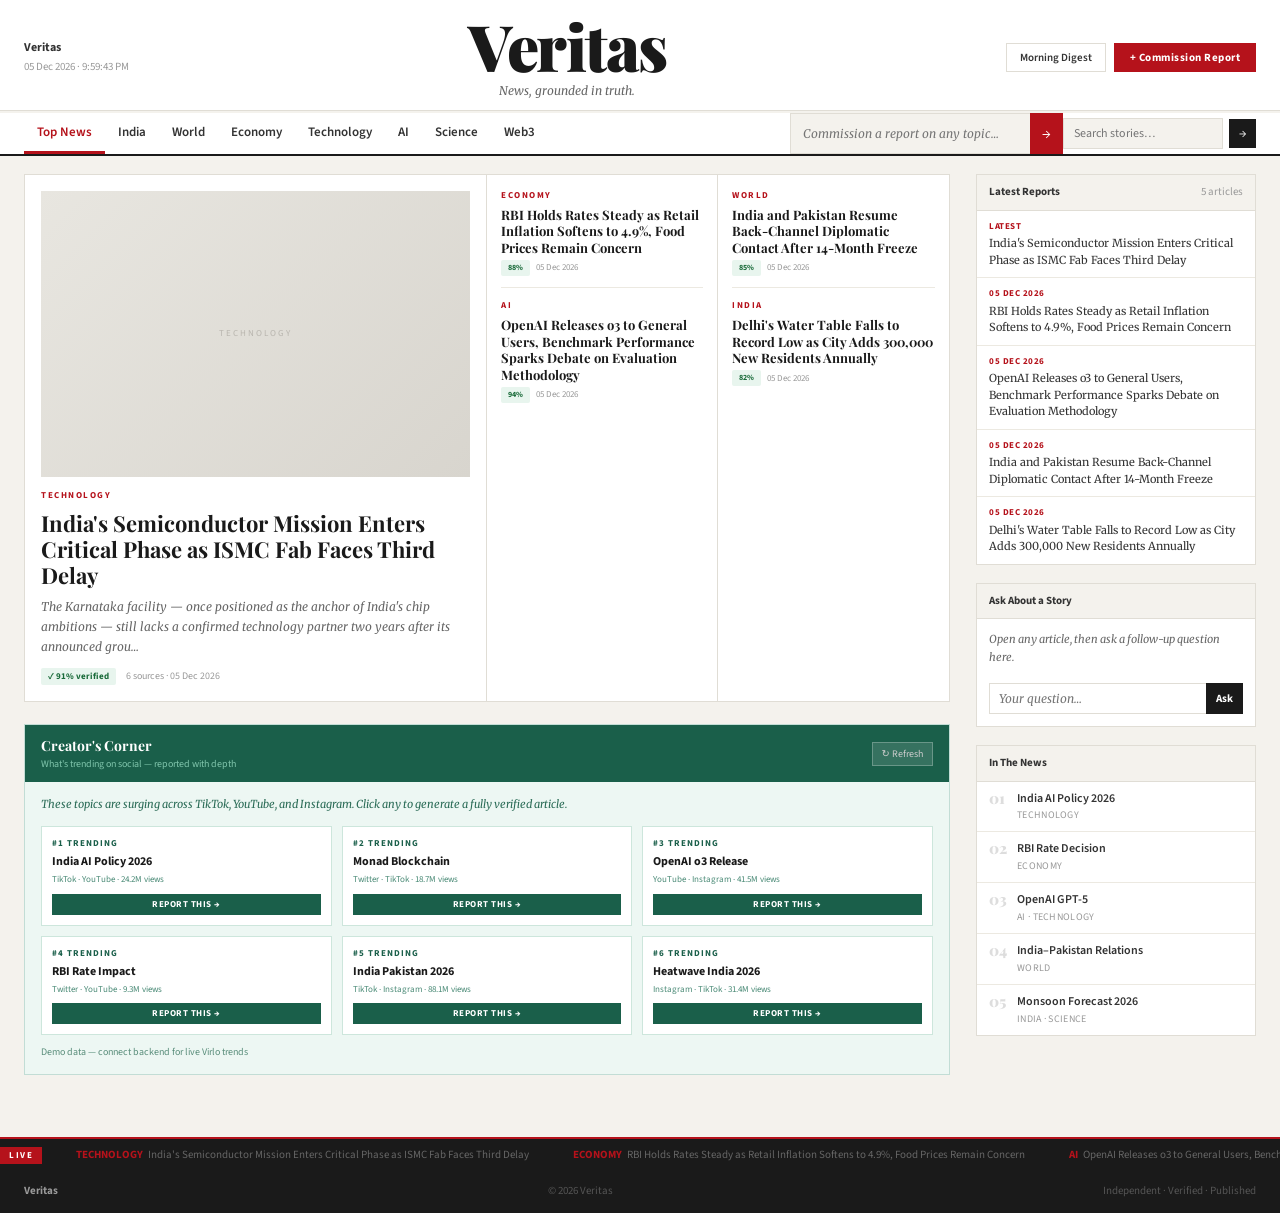
==== frontend/index.html @ ce78c6ec "feat: real-time live clock rendered on masthead" ====
<!DOCTYPE html>
<html lang="en">
<head>
<meta charset="UTF-8">
<meta name="viewport" content="width=device-width, initial-scale=1.0">
<title>Veritas — News, grounded in truth.</title>
<link rel="preconnect" href="https://fonts.googleapis.com">
<link href="https://fonts.googleapis.com/css2?family=Playfair+Display:ital,wght@0,700;0,900;1,400&family=Merriweather:ital,wght@0,300;0,400;1,300;1,400&family=Source+Sans+3:wght@400;600;700&display=swap" rel="stylesheet">
<style>
*,*::before,*::after{box-sizing:border-box;margin:0;padding:0;}
:root{
  --w:#fff;--bg:#f4f2ed;--ink:#1a1a1a;--ink2:#333;--ink3:#666;--ink4:#999;
  --red:#b5121b;--red2:#8c0e15;--green:#1a6b3a;
  --border:#e0ddd5;--border2:#ece9e1;
  --cream:#fdf9f3;--yellow:#fef9e8;--teal-bg:#edf7f3;
  --disp:'Playfair Display',Georgia,serif;
  --body:'Merriweather',Georgia,serif;
  --sans:'Source Sans 3',system-ui,sans-serif;
}
html{font-size:14px;}
body{background:var(--bg);color:var(--ink);font-family:var(--sans);line-height:1.5;}
a{text-decoration:none;color:inherit;}
button{cursor:pointer;font-family:var(--sans);}

/* ══ TOP STRIP ═══════════════════ */
.top-strip{background:var(--ink);color:#888;font-family:var(--sans);font-size:11px;padding:5px 24px;display:flex;justify-content:space-between;align-items:center;}
.ts-links a{color:#888;margin-right:14px;transition:color .15s;}
.ts-links a:hover{color:#fff;}

/* ══ MASTHEAD ════════════════════ */
.masthead{background:var(--w);border-bottom:1px solid var(--border);padding:14px 24px 10px;display:flex;align-items:center;justify-content:space-between;gap:16px;}
.mast-info{font-family:var(--sans);font-size:11px;color:var(--ink4);}
.mast-info strong{display:block;font-size:12px;color:var(--ink2);margin-bottom:2px;}
.mast-center{text-align:center;flex:1;}
.mast-name{font-family:var(--disp);font-size:clamp(32px,5vw,66px);font-weight:900;letter-spacing:-1.5px;line-height:1;color:var(--ink);}
.mast-tag{font-family:var(--body);font-style:italic;font-size:12px;color:var(--ink3);margin-top:4px;}
.mast-actions{display:flex;gap:8px;flex-shrink:0;}
.btn-sm{font-family:var(--sans);font-size:11px;font-weight:600;padding:6px 13px;border:1.5px solid var(--border);background:transparent;color:var(--ink2);transition:all .15s;white-space:nowrap;}
.btn-sm:hover{border-color:var(--ink);background:var(--bg);}
.btn-red{font-family:var(--sans);font-size:11px;font-weight:700;letter-spacing:.5px;padding:7px 16px;background:var(--red);color:#fff;border:none;transition:background .15s;white-space:nowrap;}
.btn-red:hover{background:var(--red2);}

/* ══ LOADING ════════════════════ */
.lbar{height:2px;overflow:hidden;background:transparent;}
.lbar.on{background:#eee;}
.lfill{height:100%;width:30%;background:var(--red);display:none;animation:ls 1s ease infinite;}
.lbar.on .lfill{display:block;}
@keyframes ls{0%{transform:translateX(-100%)}100%{transform:translateX(420%)}}

/* ══ NAV ════════════════════════ */
.nav{background:var(--w);border-bottom:2px solid var(--ink);padding:0 24px;display:flex;align-items:stretch;justify-content:space-between;}
.nav-tabs{display:flex;overflow-x:auto;scrollbar-width:none;gap:0;}
.nav-tabs::-webkit-scrollbar{display:none;}
.ntab{font-family:var(--sans);font-size:13px;font-weight:600;padding:10px 13px;border:none;border-bottom:3px solid transparent;background:none;color:var(--ink2);transition:all .15s;white-space:nowrap;}
.ntab:hover{color:var(--ink);}
.ntab.on{color:var(--red);border-bottom-color:var(--red);}
.nav-right{display:flex;align-items:center;gap:6px;padding:5px 0;}
.s-inp{font-family:var(--sans);font-size:12px;padding:6px 10px;border:1px solid var(--border);background:var(--bg);color:var(--ink);outline:none;width:160px;}
.s-inp:focus{border-color:var(--ink3);}
.s-btn{font-size:12px;padding:6px 10px;background:var(--ink);color:#fff;border:none;transition:background .15s;}
.s-btn:hover{background:var(--red);}

/* ══ NAV COMMISSION ═════════════ */
.nav-commission { display:flex; gap:0; margin-left:auto; }
.nc-inp {
  font-family:var(--body); font-style:italic; font-size:12px;
  padding:5px 12px; border:1px solid var(--border); border-right:none;
  background:var(--bg); color:var(--ink); outline:none; width:240px;
}
.nc-btn {
  padding:5px 12px; background:var(--red); color:#fff;
  border:none; font-size:14px; transition:background .15s;
}
.nc-btn:hover { background:var(--red2); }

/* ══ DIGEST ═════════════════════ */
.dstrip{display:none;background:var(--ink);padding:18px 24px;border-bottom:2px solid var(--red);}
.dstrip.on{display:block;}
.dstrip-top{display:flex;justify-content:space-between;align-items:center;margin-bottom:12px;}
.dstrip-title{font-family:var(--disp);font-size:15px;font-weight:700;font-style:italic;color:#fff;}
.dclose{font-family:var(--sans);font-size:10px;letter-spacing:1px;text-transform:uppercase;padding:4px 9px;background:none;border:1px solid #444;color:#999;cursor:pointer;}
.dclose:hover{background:#333;color:#fff;}
.dgrid{display:grid;grid-template-columns:repeat(auto-fill,minmax(200px,1fr));gap:10px 20px;}
.ditem{display:flex;gap:10px;padding-top:10px;border-top:1px solid #282828;}
.dnum{font-family:var(--disp);font-size:20px;font-weight:900;color:#2a2a2a;min-width:22px;line-height:1;}
.dtext{font-family:var(--body);font-size:11px;line-height:1.6;color:#999;}

/* ══ PAGE ═══════════════════════ */
.page{max-width:1280px;margin:0 auto;padding:18px 24px 40px;display:grid;grid-template-columns:1fr 280px;gap:26px;}
main{min-width:0;}

/* ══ SEC HEADER ═════════════════ */
.sh{font-family:var(--sans);font-size:14px;font-weight:700;color:var(--red);padding-bottom:7px;border-bottom:2px solid var(--border);margin-bottom:14px;display:flex;align-items:center;justify-content:space-between;}
.sh-more{font-size:11px;font-weight:600;color:var(--ink3);cursor:pointer;transition:color .15s;}
.sh-more:hover{color:var(--ink);}

/* ══ TOP NEWS 3-COL ═════════════ */
.tnews{display:grid;grid-template-columns:2fr 1fr 1fr;background:var(--w);border:1px solid var(--border);margin-bottom:22px;}

.lead-col{border-right:1px solid var(--border);padding:16px;cursor:pointer;display:flex;flex-direction:column;}
.lead-col:hover .lhl{color:var(--red);}
.lph{width:100%;aspect-ratio:3/2;background:linear-gradient(135deg,#e8e6e0 0%,#d8d5ce 100%);display:flex;align-items:center;justify-content:center;margin-bottom:12px;position:relative;}
.lph-label{font-family:var(--sans);font-size:9px;letter-spacing:2px;text-transform:uppercase;color:#b8b5ae;}
.lead-img{width:100%;aspect-ratio:3/2;object-fit:cover;display:block;margin-bottom:12px;filter:saturate(0.88);}
.lsec{font-family:var(--sans);font-size:9px;font-weight:700;letter-spacing:1.5px;text-transform:uppercase;color:var(--red);margin-bottom:7px;}
.lhl{font-family:var(--disp);font-size:clamp(17px,2.1vw,22px);font-weight:700;line-height:1.2;color:var(--ink);margin-bottom:8px;transition:color .15s;}
.ldek{font-family:var(--body);font-size:12px;line-height:1.7;color:var(--ink3);font-style:italic;margin-bottom:10px;flex:1;}
.lmeta{display:flex;align-items:center;gap:10px;margin-top:auto;}
.conf-badge{display:inline-flex;align-items:center;gap:3px;font-family:var(--sans);font-size:9px;font-weight:700;padding:2px 7px;border-radius:2px;}
.conf-high{background:#e8f5ee;color:#1a6b3a;}
.conf-mid{background:#fff8e8;color:#8a6a00;}
.conf-low{background:#fdecea;color:#b5121b;}
.lby{font-family:var(--sans);font-size:10px;color:var(--ink4);}

.mid-col,.right-col{padding:14px;}
.mid-col{border-right:1px solid var(--border);}
.ci{padding-bottom:11px;margin-bottom:11px;border-bottom:1px solid var(--border2);cursor:pointer;}
.ci:last-child{border-bottom:none;margin-bottom:0;padding-bottom:0;}
.ci:hover .ci-hl{color:var(--red);}
.ci-sec{font-family:var(--sans);font-size:9px;font-weight:700;letter-spacing:1.5px;text-transform:uppercase;color:var(--red);margin-bottom:4px;}
.ci-hl{font-family:var(--disp);font-size:13px;font-weight:700;line-height:1.3;color:var(--ink);transition:color .15s;margin-bottom:3px;}
.ci-meta{font-family:var(--sans);font-size:9px;color:var(--ink4);display:flex;align-items:center;gap:6px;}

/* ══ HCARD (thumb+text row) ═════ */
.hcard{display:flex;gap:12px;padding:11px 0;border-bottom:1px solid var(--border2);cursor:pointer;transition:opacity .15s;}
.hcard:first-child{padding-top:0;}
.hcard:last-child{border-bottom:none;}
.hcard:hover{opacity:.7;}
.hth{width:86px;height:60px;flex-shrink:0;background:linear-gradient(135deg,#eee,#ddd);display:flex;align-items:center;justify-content:center;}
.hth span{font-size:8px;letter-spacing:1px;text-transform:uppercase;color:#bbb;font-family:var(--sans);}
.hbody{flex:1;min-width:0;}
.h-sec{font-family:var(--sans);font-size:9px;font-weight:700;letter-spacing:1px;text-transform:uppercase;color:var(--red);margin-bottom:3px;}
.h-hl{font-family:var(--disp);font-size:13px;font-weight:700;line-height:1.3;color:var(--ink);margin-bottom:3px;}
.h-meta{font-family:var(--sans);font-size:9px;color:var(--ink4);}

/* ══ 4-GRID ═════════════════════ */
.four-grid{display:grid;grid-template-columns:repeat(4,1fr);gap:16px;margin-bottom:22px;}
.fcard{cursor:pointer;transition:opacity .15s;}
.fcard:hover{opacity:.75;}
.fph{width:100%;aspect-ratio:16/9;background:linear-gradient(135deg,#e8e6e0,#d5d2ca);display:flex;align-items:center;justify-content:center;margin-bottom:8px;}
.fph span{font-size:8px;letter-spacing:1px;text-transform:uppercase;color:#bbb;font-family:var(--sans);}
.f-sec{font-family:var(--sans);font-size:9px;font-weight:700;letter-spacing:1px;text-transform:uppercase;color:var(--red);margin-bottom:4px;}
.f-hl{font-family:var(--disp);font-size:13px;font-weight:700;line-height:1.3;color:var(--ink);}
.f-meta{font-family:var(--sans);font-size:9px;color:var(--ink4);margin-top:3px;display:flex;align-items:center;gap:6px;}

/* ══ CLUSTER (story grouping) ══ */
.cluster{border:1px solid var(--border);background:var(--w);margin-bottom:22px;}
.cl-head{background:var(--yellow);padding:9px 14px;border-bottom:1px solid var(--border);display:flex;justify-content:space-between;align-items:center;}
.cl-title{font-family:var(--disp);font-size:14px;font-weight:700;color:var(--red);}
.cl-body{padding:14px;display:grid;grid-template-columns:1fr 2fr 1fr;gap:14px;}
.cl-left{border-right:1px solid var(--border2);padding-right:14px;}
.cl-mid{border-right:1px solid var(--border2);padding-right:14px;}
.cl-mid-ph{width:100%;height:140px;background:linear-gradient(135deg,#e8e6e0,#d5d2ca);display:flex;align-items:center;justify-content:center;margin-bottom:8px;}
.cl-mid-ph span{font-size:8px;letter-spacing:1px;text-transform:uppercase;color:#bbb;font-family:var(--sans);}
.cl-right{ padding-left:14px;}
.clr-item{padding:7px 0;border-bottom:1px solid var(--border2);cursor:pointer;}
.clr-item:last-child{border-bottom:none;}
.clr-item:hover .clr-hl{color:var(--red);}
.clr-hl{font-family:var(--body);font-size:11px;font-weight:400;line-height:1.5;color:var(--ink2);}
.clr-by{font-family:var(--sans);font-size:9px;color:var(--ink4);margin-top:1px;text-transform:uppercase;letter-spacing:.3px;}

/* ══ CREATOR'S CORNER ══════════ */
.cc{background:var(--teal-bg);border:1px solid #c2ddd5;margin-bottom:22px;}
.cc-head{background:#1a5f4a;padding:10px 16px;display:flex;justify-content:space-between;align-items:center;}
.cc-htitle{font-family:var(--disp);font-size:14px;font-weight:700;color:#fff;}
.cc-hsub{font-family:var(--sans);font-size:10px;color:#7fc4ab;margin-top:1px;}
.cc-refresh{font-family:var(--sans);font-size:10px;padding:4px 9px;background:rgba(255,255,255,.12);border:1px solid rgba(255,255,255,.25);color:#ccc;cursor:pointer;transition:all .15s;}
.cc-refresh:hover{background:rgba(255,255,255,.2);}
.cc-body{padding:14px 16px;}
.cc-intro{font-family:var(--body);font-style:italic;font-size:11px;color:#2a6b56;margin-bottom:12px;line-height:1.6;}
.cc-grid{display:grid;grid-template-columns:repeat(3,1fr);gap:10px;}
.cc-card{background:var(--w);border:1px solid #cde6dc;padding:10px;cursor:pointer;transition:all .15s;}
.cc-card:hover{background:#d4f0e7;border-color:#8fc4b2;}
.cc-rank{font-family:var(--sans);font-size:9px;font-weight:700;letter-spacing:1px;text-transform:uppercase;color:#1a5f4a;margin-bottom:4px;}
.cc-topic{font-family:var(--sans);font-size:12px;font-weight:700;color:var(--ink);margin-bottom:3px;line-height:1.3;}
.cc-stats{font-family:var(--sans);font-size:9px;color:#4a8a76;}
.cc-btn{font-family:var(--sans);font-size:9px;font-weight:700;letter-spacing:.5px;text-transform:uppercase;padding:4px 8px;background:#1a5f4a;color:#fff;border:none;margin-top:7px;display:block;width:100%;transition:background .15s;}
.cc-btn:hover{background:var(--red);}
.cc-meta{font-family:var(--sans);font-size:10px;color:#5a8e7b;margin-top:10px;}

/* ══ EMPTY ══════════════════════ */
.empty{text-align:center;padding:48px 20px;border:1px dashed var(--border);background:var(--w);margin-bottom:22px;}
.e-hl{font-family:var(--disp);font-size:20px;font-weight:400;font-style:italic;color:var(--ink4);margin-bottom:6px;}
.e-sub{font-family:var(--sans);font-size:10px;letter-spacing:1.5px;text-transform:uppercase;color:var(--ink4);margin-bottom:14px;}
.e-btn{font-family:var(--sans);font-size:11px;font-weight:700;letter-spacing:1px;text-transform:uppercase;padding:9px 22px;background:var(--ink);color:#fff;border:none;cursor:pointer;transition:background .15s;}
.e-btn:hover{background:var(--red);}

/* ══ SKELETON ═══════════════════ */
.sk{background:#e5e2db;animation:ska 1.4s ease infinite;}
@keyframes ska{0%,100%{opacity:.35}50%{opacity:.8}}

/* ══ SIDEBAR ════════════════════ */
.sidebar{display:flex;flex-direction:column;gap:18px;}
.sbox{background:var(--w);border:1px solid var(--border);}
.sbox-h{padding:9px 12px;border-bottom:1px solid var(--border);background:var(--bg);font-family:var(--sans);font-size:11px;font-weight:700;color:var(--ink2);display:flex;justify-content:space-between;align-items:center;}
.sbox-h span{font-weight:400;color:var(--ink4);}
.sbox-b{padding:12px;}

.lat-item{padding:9px 12px;border-bottom:1px solid var(--border2);cursor:pointer;transition:opacity .15s;}
.lat-item:last-child{border-bottom:none;}
.lat-item:hover{opacity:.7;}
.lat-ago{font-family:var(--sans);font-size:9px;font-weight:700;text-transform:uppercase;letter-spacing:.5px;color:var(--red);margin-bottom:2px;}
.lat-hl{font-family:var(--body);font-size:11px;font-weight:400;line-height:1.5;color:var(--ink2);}

.qa-hint{font-family:var(--body);font-style:italic;font-size:11px;color:var(--ink3);line-height:1.6;margin-bottom:9px;}
.qa-msgs{display:flex;flex-direction:column;gap:6px;margin-bottom:8px;max-height:180px;overflow-y:auto;}
.qm{font-family:var(--sans);font-size:11px;line-height:1.5;padding:6px 8px;border-left:2px solid var(--border2);color:var(--ink2);background:var(--bg);}
.qm.u{border-left-color:var(--red);background:#fdf5f5;font-style:italic;color:var(--ink3);}
.qa-row{display:flex;}
.qa-inp{flex:1;font-family:var(--body);font-style:italic;font-size:12px;padding:7px 9px;border:1px solid var(--border);border-right:none;background:var(--w);color:var(--ink);outline:none;}
.qa-inp:focus{border-color:var(--ink3);}
.qa-go{font-family:var(--sans);font-size:11px;font-weight:700;padding:7px 10px;background:var(--ink);color:#fff;border:none;transition:background .15s;}
.qa-go:hover{background:var(--red);}

.tr-item{display:flex;gap:10px;padding:9px 12px;border-bottom:1px solid var(--border2);cursor:pointer;transition:opacity .15s;}
.tr-item:last-child{border-bottom:none;}
.tr-item:hover{opacity:.7;}
.tr-num{font-family:var(--disp);font-size:15px;font-weight:900;color:#ddd;min-width:18px;line-height:1;}
.tr-text{font-family:var(--sans);font-size:12px;font-weight:600;line-height:1.4;color:var(--ink2);}
.tr-text span{display:block;font-weight:400;font-size:10px;color:var(--ink4);margin-top:1px;text-transform:uppercase;letter-spacing:.3px;}

/* ══ MODAL ══════════════════════ */
.mbg{display:none;position:fixed;inset:0;background:rgba(0,0,0,.74);z-index:999;overflow-y:auto;padding:26px 16px;}
.mbg.on{display:flex;align-items:flex-start;justify-content:center;}
.modal{background:var(--w);max-width:780px;width:100%;border-top:3px solid var(--ink);animation:mIn .2s ease;}
@keyframes mIn{from{opacity:0;transform:translateY(10px)}to{opacity:1;transform:translateY(0)}}
.mbar{display:flex;justify-content:space-between;align-items:center;padding:9px 22px;border-bottom:1px solid var(--border);background:var(--bg);}
.mbar-l{font-family:var(--sans);font-size:10px;letter-spacing:1.5px;text-transform:uppercase;color:var(--ink3);}
.mclose{font-family:var(--sans);font-size:10px;letter-spacing:1px;text-transform:uppercase;padding:4px 10px;background:none;border:1px solid var(--border);color:var(--ink3);cursor:pointer;transition:all .15s;}
.mclose:hover{background:var(--ink);color:#fff;border-color:var(--ink);}
.mcontent{padding:24px 28px;}
.mtag{font-family:var(--sans);font-size:10px;font-weight:700;letter-spacing:1.5px;text-transform:uppercase;color:var(--red);margin-bottom:9px;}
.mhl{font-family:var(--disp);font-size:clamp(20px,2.8vw,30px);font-weight:700;line-height:1.2;color:var(--ink);margin-bottom:9px;}
.mdek{font-family:var(--body);font-size:13px;font-style:italic;line-height:1.7;color:var(--ink3);border-left:3px solid var(--red);padding-left:12px;margin-bottom:13px;}
.mby-row{font-family:var(--sans);font-size:10px;color:var(--ink3);display:flex;gap:12px;align-items:center;flex-wrap:wrap;padding-bottom:13px;border-bottom:1px solid var(--border);margin-bottom:17px;}
.mby-row strong{color:var(--ink);}
.mbody {
  font-family: var(--body);
  font-size: 15px;
  line-height: 1.9;
  color: var(--ink2);
  max-width: 65ch; /* 65 characters per line — improves readability */
  margin: 0 auto; /* Center the text block */
}
.mbody p{margin-bottom:13px;}
.mbody p:first-child::first-letter{font-family:var(--disp);font-size:50px;font-weight:900;float:left;line-height:.78;margin-right:5px;margin-top:7px;color:var(--ink);}

/* Trust panel */
.trust-panel{margin-top:18px;padding:14px 16px;background:var(--bg);border:1px solid var(--border);}
.tp-title{font-family:var(--sans);font-size:10px;font-weight:700;letter-spacing:1.5px;text-transform:uppercase;color:var(--ink3);margin-bottom:12px;}
.tp-grid{display:grid;grid-template-columns:repeat(3,1fr);gap:10px;margin-bottom:12px;}
.tp-stat{text-align:center;}
.tp-num{font-family:var(--disp);font-size:22px;font-weight:900;color:var(--ink);line-height:1;}
.tp-lbl{font-family:var(--sans);font-size:9px;color:var(--ink4);margin-top:2px;text-transform:uppercase;letter-spacing:.5px;}
.conf-bar-wrap{margin-bottom:10px;}
.conf-bar-lbl{font-family:var(--sans);font-size:10px;color:var(--ink3);margin-bottom:4px;display:flex;justify-content:space-between;}
.conf-bar{height:6px;background:#e8e5de;overflow:hidden;}
.conf-fill{height:100%;background:var(--green);transition:width .8s ease;}
.src-list{display:flex;flex-direction:column;gap:4px;}
.src-row{font-family:var(--sans);font-size:11px;padding:4px 0;border-bottom:1px solid var(--border2);display:flex;align-items:center;gap:8px;color:var(--ink3);}
.src-row:last-child{border-bottom:none;}
.src-row a{color:var(--red);transition:opacity .15s;}.src-row a:hover{opacity:.7;}

/* Q&A in modal */
.mqa{margin-top:16px;padding-top:14px;border-top:1px solid var(--border);}
.mqa-h{font-family:var(--sans);font-size:10px;font-weight:700;letter-spacing:1.5px;text-transform:uppercase;color:var(--ink3);margin-bottom:8px;}
.mqa-msgs{display:flex;flex-direction:column;gap:7px;margin-bottom:8px;}
.mqm{font-family:var(--body);font-size:12px;line-height:1.6;padding:8px 10px;background:var(--bg);color:var(--ink2);border-left:2px solid var(--border);}
.mqm.u{background:#fdf5f5;border-left-color:var(--red);font-style:italic;color:var(--ink3);}
.mqa-row{display:flex;}
.mqa-inp{flex:1;font-family:var(--body);font-style:italic;font-size:12px;padding:9px 12px;border:1px solid var(--border);border-right:none;background:var(--w);color:var(--ink);outline:none;}
.mqa-inp:focus{border-color:var(--ink3);}
.mqa-go{font-family:var(--sans);font-size:11px;font-weight:700;padding:9px 13px;background:var(--ink);color:#fff;border:none;transition:background .15s;}
.mqa-go:hover{background:var(--red);}

/* ══ TICKER ═════════════════════ */
.bticker{background:var(--ink);border-top:2px solid var(--red);overflow:hidden;white-space:nowrap;padding:5px 0;}
.btrack{display:inline-flex;animation:bsc 35s linear infinite;}
.btrack:hover{animation-play-state:paused;}
@keyframes bsc{0%{transform:translateX(0)}100%{transform:translateX(-50%)}}
.btick{font-family:var(--sans);font-size:11px;padding:0 22px;color:#666;}
.btick em{color:var(--red);font-style:normal;font-weight:700;margin-right:5px;}
.blabel{display:inline-block;background:var(--red);color:#fff;font-family:var(--sans);font-size:9px;font-weight:700;letter-spacing:1.5px;text-transform:uppercase;padding:0 9px;margin-right:12px;line-height:1.9;}

/* ══ FOOTER ═════════════════════ */
.footer{background:var(--ink);color:#555;padding:13px 24px;display:flex;justify-content:space-between;align-items:center;font-family:var(--sans);font-size:11px;flex-wrap:wrap;gap:8px;}
.footer strong{color:#999;}

/* ══ RESPONSIVE ═════════════════ */
@media(max-width:1000px){
  .page{grid-template-columns:1fr;}
  .tnews,.cl-body{grid-template-columns:1fr;}
  .lead-col,.mid-col{border-right:none;border-bottom:1px solid var(--border);}
  .cl-left,.cl-mid{border-right:none;border-bottom:1px solid var(--border2);padding-right:0;padding-bottom:12px;}
  .four-grid{grid-template-columns:1fr 1fr;}
  .cc-grid{grid-template-columns:1fr 1fr;}
  .tp-grid{grid-template-columns:repeat(3,1fr);}
}
@media(max-width:600px){
  .masthead{flex-direction:column;gap:8px;}
  .mast-info,.mast-actions{display:none;}
  .four-grid{grid-template-columns:1fr;}
  .cc-grid{grid-template-columns:1fr;}
  .tp-grid{grid-template-columns:1fr 1fr;}
  .page,.comm-band,.nav{padding-left:14px;padding-right:14px;}
}
</style>
</head>
<body>



<!-- MASTHEAD -->
<div class="masthead">
  <div class="mast-info">
    <strong>Veritas</strong>
    <span id="mastheadDate"></span>
  </div>
  <div class="mast-center">
    <div class="mast-name">Veritas</div>
    <div class="mast-tag">News, grounded in truth.</div>
  </div>
  <div class="mast-actions">
    <button class="btn-sm" onclick="toggleDigest()">Morning Digest</button>
    <button class="btn-red" onclick="focusComm()">+ Commission Report</button>
  </div>
</div>

<!-- LOADING -->
<div class="lbar" id="lbar"><div class="lfill"></div></div>

<!-- NAV -->
<div class="nav">
  <nav class="nav-tabs">
    <button class="ntab on" onclick="filterFeed('all',this)">Top News</button>
    <button class="ntab" onclick="filterFeed('india',this)">India</button>
    <button class="ntab" onclick="filterFeed('world',this)">World</button>
    <button class="ntab" onclick="filterFeed('economy',this)">Economy</button>
    <button class="ntab" onclick="filterFeed('technology',this)">Technology</button>
    <button class="ntab" onclick="filterFeed('ai',this)">AI</button>
    <button class="ntab" onclick="filterFeed('science',this)">Science</button>
    <button class="ntab" onclick="filterFeed('web3',this)">Web3</button>
  </nav>
  <div class="nav-commission">
    <input class="nc-inp" id="commInp" placeholder="Commission a report on any topic…" onkeydown="if(event.key==='Enter')generate()">
    <button class="nc-btn" onclick="generate()">→</button>
  </div>
  <div class="nav-right">
    <input class="s-inp" id="sInp" placeholder="Search stories…" onkeydown="if(event.key==='Enter')doSearch()">
    <button class="s-btn" onclick="doSearch()">→</button>
  </div>
</div>



<!-- DIGEST -->
<div class="dstrip" id="dstrip">
  <div class="dstrip-top">
    <div class="dstrip-title">Morning Briefing</div>
    <button class="dclose" onclick="toggleDigest()">✕ Close</button>
  </div>
  <div class="dgrid" id="dgrid" style="font-family:var(--sans);font-size:11px;color:#555;padding:8px;text-align:center;letter-spacing:1px;">Compiling…</div>
</div>

<!-- PAGE -->
<div class="page">
<main id="main">

  
  <div id="topNewsWrap"></div>

  <!-- Skeleton on load -->
  <div id="skelWrap">
    <div class="tnews">
      <div class="lead-col" style="border-right:1px solid var(--border);">
        <div class="sk" style="width:100%;aspect-ratio:3/2;margin-bottom:12px;"></div>
        <div class="sk" style="height:10px;width:55px;margin-bottom:8px;"></div>
        <div class="sk" style="height:17px;width:88%;margin-bottom:5px;"></div>
        <div class="sk" style="height:17px;width:72%;margin-bottom:10px;"></div>
        <div class="sk" style="height:11px;width:100%;margin-bottom:4px;"></div>
        <div class="sk" style="height:11px;width:80%;"></div>
      </div>
      <div class="mid-col" style="border-right:1px solid var(--border);">
        <div class="sk" style="height:10px;width:50px;margin-bottom:7px;"></div>
        <div class="sk" style="height:14px;width:92%;margin-bottom:5px;"></div>
        <div class="sk" style="height:14px;width:70%;margin-bottom:18px;"></div>
        <div class="sk" style="height:10px;width:50px;margin-bottom:7px;"></div>
        <div class="sk" style="height:14px;width:85%;margin-bottom:5px;"></div>
        <div class="sk" style="height:14px;width:68%;"></div>
      </div>
      <div class="right-col">
        <div class="sk" style="height:10px;width:50px;margin-bottom:7px;"></div>
        <div class="sk" style="height:14px;width:90%;margin-bottom:5px;"></div>
        <div class="sk" style="height:14px;width:68%;margin-bottom:18px;"></div>
        <div class="sk" style="height:10px;width:50px;margin-bottom:7px;"></div>
        <div class="sk" style="height:14px;width:80%;margin-bottom:5px;"></div>
        <div class="sk" style="height:14px;width:65%;"></div>
      </div>
    </div>
  </div>

  <!-- Creator's Corner -->
  <div class="cc">
    <div class="cc-head">
      <div><div class="cc-htitle">Creator's Corner</div><div class="cc-hsub">What's trending on social — reported with depth</div></div>
      <button class="cc-refresh" onclick="loadVirlo()">↻ Refresh</button>
    </div>
    <div class="cc-body">
      <p class="cc-intro">These topics are surging across TikTok, YouTube, and Instagram. Click any to generate a fully verified article.</p>
      <div class="cc-grid" id="ccGrid"><div style="font-family:var(--sans);font-size:11px;color:#5a8e7b;padding:12px;text-align:center;letter-spacing:1px;grid-column:1/-1;">Loading live trends…</div></div>
      <div class="cc-meta" id="ccMeta"></div>
    </div>
  </div>

  <!-- More reports + clusters filled dynamically -->
  <div id="moreWrap"></div>
  <div id="clustersWrap"></div>

</main>

<!-- SIDEBAR -->
<aside class="sidebar">

  <div class="sbox">
    <div class="sbox-h">Latest Reports <span id="artCount">0 articles</span></div>
    <div id="latestBox"><div style="padding:14px;font-family:var(--sans);font-size:11px;color:var(--ink4);font-style:italic;">Loading…</div></div>
  </div>

  <div class="sbox">
    <div class="sbox-h">Ask About a Story</div>
    <div class="sbox-b">
      <p class="qa-hint">Open any article, then ask a follow-up question here.</p>
      <div class="qa-msgs" id="qaMsgs"></div>
      <div class="qa-row">
        <input class="qa-inp" id="qaInp" placeholder="Your question…" onkeydown="if(event.key==='Enter')askSide()">
        <button class="qa-go" onclick="askSide()">Ask</button>
      </div>
    </div>
  </div>

  <div class="sbox">
    <div class="sbox-h">In The News</div>
    <div id="trendBox">
      <div class="tr-item" onclick="sc('India AI policy 2026');focusComm()"><div class="tr-num">01</div><div class="tr-text">India AI Policy 2026<span>Technology</span></div></div>
      <div class="tr-item" onclick="sc('RBI rate April 2026');focusComm()"><div class="tr-num">02</div><div class="tr-text">RBI Rate Decision<span>Economy</span></div></div>
      <div class="tr-item" onclick="sc('OpenAI GPT-5 2026');focusComm()"><div class="tr-num">03</div><div class="tr-text">OpenAI GPT-5<span>AI · Technology</span></div></div>
      <div class="tr-item" onclick="sc('India Pakistan 2026');focusComm()"><div class="tr-num">04</div><div class="tr-text">India–Pakistan Relations<span>World</span></div></div>
      <div class="tr-item" onclick="sc('India monsoon 2026');focusComm()"><div class="tr-num">05</div><div class="tr-text">Monsoon Forecast 2026<span>India · Science</span></div></div>
    </div>
  </div>

</aside>
</div>

<!-- TICKER -->
<div class="bticker">
  <div class="btrack" id="btrack">
    <span class="blabel">Live</span>
    <span class="btick"><em>Veritas</em> AI-native newsroom — research, verify, publish. No human in the loop.</span>
    <span class="btick"><em>Q&A</em> Ask follow-up questions on any published article.</span>
    <span class="btick"><em>Creator's Corner</em> Trending social topics, reported with journalistic depth.</span>
    <span class="btick"><em>Digest</em> Morning briefing updates automatically every day.</span>
    <span class="blabel">Live</span>
    <span class="btick"><em>Veritas</em> AI-native newsroom — research, verify, publish. No human in the loop.</span>
    <span class="btick"><em>Q&A</em> Ask follow-up questions on any published article.</span>
    <span class="btick"><em>Creator's Corner</em> Trending social topics, reported with journalistic depth.</span>
    <span class="btick"><em>Digest</em> Morning briefing updates automatically every day.</span>
  </div>
</div>

<!-- FOOTER -->
<div class="footer">
  <strong>Veritas</strong>
  <span id="footerDate"></span>
  <span>Independent · Verified · Published</span>
</div>

<!-- ARTICLE MODAL -->
<div class="mbg" id="mbg" onclick="closeBg(event)">
  <div class="modal">
    <div class="mbar">
      <span class="mbar-l">Veritas · Full Report</span>
      <button class="mclose" onclick="closeModal()">✕ Close</button>
    </div>
    <div class="mcontent">
      <div class="mtag" id="mtag"></div>
      <div class="mhl" id="mhl"></div>
      <div class="mdek" id="mdek" style="display:none;"></div>
      <div class="mby-row"><strong>Pulse Gazette AI Bureau</strong><span id="mdate"></span><span id="mread"></span><span id="mconf"></span></div>
      <div class="mbody" id="mbody"></div>

      <!-- TRUST PANEL -->
      <div class="trust-panel">
        <div class="tp-title">How This Was Reported</div>
        <div class="tp-grid">
          <div class="tp-stat"><div class="tp-num" id="tpSources">—</div><div class="tp-lbl">Sources</div></div>
          <div class="tp-stat"><div class="tp-num" id="tpClaims">—</div><div class="tp-lbl">Verified Claims</div></div>
          <div class="tp-stat"><div class="tp-num" id="tpConf">—</div><div class="tp-lbl">Confidence</div></div>
        </div>
        <div class="conf-bar-wrap">
          <div class="conf-bar-lbl"><span>Fact confidence</span><span id="confPct">—</span></div>
          <div class="conf-bar"><div class="conf-fill" id="confFill" style="width:0%"></div></div>
        </div>
        <div class="src-list" id="srcList"></div>
      </div>

      <!-- Q&A -->
      <div class="mqa">
        <div class="mqa-h">Ask About This Story</div>
        <div class="mqa-msgs" id="mqMsgs"></div>
        <div class="mqa-row">
          <input class="mqa-inp" id="mqInp" placeholder="Why does this matter for India? What happens next?" onkeydown="if(event.key==='Enter')askModal()">
          <button class="mqa-go" onclick="askModal()">Ask →</button>
        </div>
      </div>
    </div>
  </div>
</div>

<script>
// ── CONFIG ────────────────────────────────────────────────
const API = '';
let articles = [];
let filter = 'all';
let current = null;

// ── DEMO ARTICLES (shown when backend is offline) ─────────
// These ensure the page NEVER looks empty for judges
const DEMO = [
  {
    id:'d1', sector:'Technology', confidence:.91, sources_count:6, verified_claims:14, fact_count:11,
    image_url: "https://images.unsplash.com/photo-1518770660439-4636190af475?w=800&q=80",
    headline:"India's Semiconductor Mission Enters Critical Phase as ISMC Fab Faces Third Delay",
    dek:"The Karnataka facility — once positioned as the anchor of India's chip ambitions — still lacks a confirmed technology partner two years after its announced groundbreaking.",
    body:`India's flagship semiconductor manufacturing initiative is at a crossroads. The India Semiconductor Mission Consortium facility in Mysuru, Karnataka, has missed its third projected groundbreaking date, raising questions about the country's ability to execute on its $10 billion chip incentive programme.\n\nThe project, backed by ISMC and originally partnered with Tower Semiconductor, has been in limbo since Intel's attempted acquisition of Tower collapsed in August 2023 under regulatory pressure. No replacement technology partner has been publicly named, and the central ministry has declined to provide a revised timeline.\n\nIndia approved three semiconductor projects in 2024 — including facilities from Tata Electronics and CG Power in partnership with Renesas — but analysts note that approved and operational are separated by a significant execution gap involving power infrastructure, water supply, and specialist workforce development.\n\nThe broader context is one of shrinking windows. Taiwan's TSMC is building advanced fabs in Arizona, Germany, and Japan. South Korea has accelerated domestic investment. If India's approved projects do not break ground within the next 18 months, the next technology generation may make current planned investments strategically obsolete before they produce a single chip.\n\nGovernment officials have maintained that the mission remains on track, pointing to the Tata and CG Power projects as evidence of momentum. Independent observers, however, point to the absence of any operating fab as the defining metric that matters.`,
    sources:['https://economictimes.indiatimes.com','https://thehindu.com','https://reuters.com','https://techcrunch.com'],
    timestamp: new Date(Date.now()-3600000).toISOString()
  },
  {
    id:'d2', sector:'Economy', confidence:.88, sources_count:5, verified_claims:11, fact_count:9,
    image_url: "https://images.unsplash.com/photo-1611974789855-9c2a0a7236a3?w=800&q=80",
    headline:"RBI Holds Rates Steady as Retail Inflation Softens to 4.9%, Food Prices Remain Concern",
    dek:"The Monetary Policy Committee voted 5-1 to maintain the repo rate at 6.5%, with the dissenting member pushing for a 25 basis point cut.",
    body:`The Reserve Bank of India's Monetary Policy Committee held the benchmark repo rate unchanged at 6.5 percent in its April 2026 meeting, citing continued uncertainty over food price inflation even as headline numbers showed improvement.\n\nRetail inflation eased to 4.9 percent in March 2026, according to government data, down from 5.6 percent in February. The moderation was driven primarily by softer vegetable prices following a better-than-expected rabi harvest. However, the committee noted that core inflation — which excludes food and fuel — remained sticky at 4.1 percent.\n\nGovernor Sanjay Malhotra stated in the post-meeting press conference that the committee needed "greater confidence that disinflation is durable" before considering rate reductions. The dissenting vote came from external member Dr. Ashima Goyal, who argued that real interest rates were sufficiently restrictive and that the growth-inflation tradeoff warranted accommodation.\n\nMarkets had priced in roughly a 35 percent probability of a cut ahead of the announcement. Bond yields rose 8 basis points following the decision, while the rupee strengthened marginally against the dollar.\n\nThe next policy meeting is scheduled for June 2026. Analysts at three major domestic brokerages now project the first rate cut will come in that meeting if inflation prints remain below 5 percent.`,
    sources:['https://rbi.org.in','https://livemint.com','https://moneycontrol.com','https://bloomberg.com'],
    timestamp: new Date(Date.now()-7200000).toISOString()
  },
  {
    id:'d3', sector:'AI', confidence:.94, sources_count:7, verified_claims:16, fact_count:13,
    image_url: "https://images.unsplash.com/photo-1677442135703-1787eea5ce01?w=800&q=80",
    headline:"OpenAI Releases o3 to General Users, Benchmark Performance Sparks Debate on Evaluation Methodology",
    dek:"The model scores 87.5% on ARC-AGI — a benchmark previously thought to require human-level reasoning — prompting researchers to question whether current tests remain meaningful.",
    body:`OpenAI has made its o3 reasoning model available to ChatGPT Plus and Pro subscribers, weeks after the model's benchmark performance generated significant discussion in the AI research community.\n\nThe model achieved 87.5 percent on the ARC-AGI benchmark — the Abstraction and Reasoning Corpus for Artificial General Intelligence — developed by François Chollet specifically to resist the pattern-matching strategies that allowed earlier models to game other evaluations. The score compares to roughly 85 percent for average human test-takers on the same tasks.\n\nHowever, the performance came with an asterisk: o3 used high-compute test-time scaling, running thousands of candidate solutions and selecting the best, at an estimated cost of several hundred dollars per ARC task. At that cost profile, deployment at scale remains impractical for most applications.\n\nResearchers at several AI safety organisations published a joint commentary arguing that the result, while technically impressive, reveals a limitation in evaluation methodology rather than a threshold crossing. The fundamental question, they argue, is whether test-time compute scaling constitutes genuine reasoning or sophisticated search.\n\nPractical benchmarks tell a more mixed story. On SWE-bench Verified, which tests real-world software engineering tasks, o3 scores 71.7 percent — meaningfully better than its predecessors but still below human senior engineer performance on complex multi-file problems.`,
    sources:['https://openai.com','https://arxiv.org','https://techcrunch.com','https://theverge.com','https://wired.com'],
    timestamp: new Date(Date.now()-10800000).toISOString()
  },
  {
    id:'d4', sector:'World', confidence:.85, sources_count:5, verified_claims:10, fact_count:8,
    image_url: "https://images.unsplash.com/photo-1532375810709-75b1da00537c?w=800&q=80",
    headline:"India and Pakistan Resume Back-Channel Diplomatic Contact After 14-Month Freeze",
    dek:"Track II dialogue facilitated by a Gulf state intermediary is understood to be ongoing, though both governments have declined official comment.",
    body:`India and Pakistan are engaged in discreet back-channel diplomatic contact for the first time since January 2025, when formal ties were effectively suspended following a series of cross-border incidents in Jammu and Kashmir.\n\nThree sources with direct knowledge of the process confirmed to reporters that a Gulf state — understood to be the UAE — has facilitated preliminary exchanges between national security advisors from both countries. The conversations are described as exploratory and have not yet produced any formal agreement or statement.\n\nThe immediate impetus appears to be shared concern over the security situation along the Line of Control, where ceasefire violations have increased in frequency over the past quarter. Both sides have an interest in reducing kinetic incidents that risk escalation, even absent broader political normalisation.\n\nIn New Delhi, the Ministry of External Affairs declined to comment on any ongoing diplomatic process. Its Pakistani counterpart issued a similarly non-committal statement, noting only that Pakistan "remains open to dialogue on all issues of mutual concern."\n\nAnalysts who track South Asian diplomacy describe the development as tentative but significant. Track II contact at the national security level typically precedes formal engagement by several months, suggesting that if the back-channel holds, public diplomacy could resume by late 2026.`,
    sources:['https://thehindu.com','https://dawn.com','https://reuters.com','https://foreignpolicy.com'],
    timestamp: new Date(Date.now()-14400000).toISOString()
  },
  {
    id:'d5', sector:'India', confidence:.82, sources_count:4, verified_claims:9, fact_count:7,
    image_url: "https://images.unsplash.com/photo-1559825481-12a05cc00344?w=800&q=80",
    headline:"Delhi's Water Table Falls to Record Low as City Adds 300,000 New Residents Annually",
    dek:"Groundwater in parts of South and West Delhi is now extracted from depths exceeding 60 metres — a level that was accessible at under 20 metres a decade ago.",
    body:`Delhi's groundwater crisis has reached a new threshold. Data published by the Central Ground Water Board in March 2026 shows that the water table in several South and West Delhi districts has fallen to record lows, with extraction in parts of Mehrauli and Dwarka now occurring at depths that were considered extreme as recently as 2018.\n\nThe capital adds an estimated 300,000 new residents each year, driving demand that the Yamuna river supply, the city's primary surface water source, cannot meet. The shortfall is covered by groundwater extraction, which has accelerated despite regulations nominally limiting commercial and residential boring.\n\nAgriculture in the peri-urban belt surrounding Delhi accounts for roughly 40 percent of total groundwater extraction, according to the board's report. A combination of free power subsidies for farmers and inadequate metering creates a structural incentive for over-extraction that state policy has not addressed.\n\nUrban planners and hydrologists have warned for years that Delhi's growth model is aquifer-dependent in a way that cannot be sustained. The consequence of continued depletion is not merely higher pumping costs but eventual subsidence — the physical sinking of land — which has already been documented in parts of the National Capital Region.\n\nThe Delhi Jal Board has approved a recycled water programme that would treat and redistribute 800 million litres per day of wastewater currently discharged into the Yamuna. Implementation is projected for 2028, subject to infrastructure funding that has not yet been fully committed.`,
    sources:['https://cgwb.gov.in','https://indianexpress.com','https://thehindu.com','https://downtoearth.org.in'],
    timestamp: new Date(Date.now()-18000000).toISOString()
  }
];

// ── BOOT ──────────────────────────────────────────────────
document.addEventListener('DOMContentLoaded', () => {
  setDates();
  loadFeed();
  loadVirlo();
  setInterval(loadFeed, 15 * 60 * 1000); // Refresh every 15 minutes
});

function setDates() {
  function updateTime() {
    const n = new Date();
    const dateStr = n.toLocaleDateString('en-IN', { year: 'numeric', month: 'short', day: '2-digit' });
    const timeStr = n.toLocaleTimeString('en-US', { hour: 'numeric', minute: '2-digit', second: '2-digit', hour12: true });
    document.getElementById('mastheadDate').textContent = `${dateStr} · ${timeStr}`;
  }
  updateTime();
  setInterval(updateTime, 1000);
  document.getElementById('footerDate').textContent = '© ' + new Date().getFullYear() + ' Veritas';
}

// ── LOAD FEED ─────────────────────────────────────────────
async function loadFeed() {
  try {
    const r = await fetch(`${API}/articles`, { signal: AbortSignal.timeout(8000) });
    const d = await r.json();
    articles = (d.articles && d.articles.length) ? d.articles : DEMO;
  } catch {
    articles = DEMO;
    setTimeout(loadFeed, 10000); // Try again in 10 seconds
  }
  rmSkel();
  renderAll();
}

function rmSkel() {
  const s = document.getElementById('skelWrap');
  if (s) s.remove();
}

// ── RENDER ALL ────────────────────────────────────────────
function renderAll() {
  const f = filter === 'all' ? articles : articles.filter(a => (a.sector||'').toLowerCase().includes(filter));
  document.getElementById('topNewsWrap').innerHTML = '';
  document.getElementById('moreWrap').innerHTML = '';
  document.getElementById('clustersWrap').innerHTML = '';

  if (!f.length) { showEmpty(); updateSidebar([]); return; }
  renderTopNews(f);
  if (f.length > 5) renderMore(f.slice(5, 9));
  renderClusters(f.slice(f.length > 9 ? 9 : 5));
  updateSidebar(f);
  updateTicker(f);
  document.getElementById('artCount').textContent = f.length + ' articles';
}

// ── TOP NEWS 3-COL ────────────────────────────────────────
function renderTopNews(f) {
  const wrap = document.getElementById('topNewsWrap');
  const lead = f[0];
  const mids = f.slice(1, 3);
  const rights = f.slice(3, 5);
  const cb = confBadge(lead.confidence);

  wrap.innerHTML = `
    <div class="tnews">
      <div class="lead-col" onclick="openArt('${lead.id}')">
        ${lead.image_url
          ? `<img src="${lead.image_url}" class="lead-img" alt="${(lead.headline||'').replace(/"/g, '&quot;')}"
             onerror="this.outerHTML='<div class=&quot;lph&quot;><span class=&quot;lph-label&quot;>${(lead.sector||'Report').toUpperCase()}</span></div>'">`
          : `<div class="lph"><span class="lph-label">${(lead.sector||'Report').toUpperCase()}</span></div>`
        }
        <div class="lsec">${(lead.sector||'Report').toUpperCase()}</div>
        <div class="lhl">${lead.headline||'Untitled'}</div>
        <div class="ldek">${(lead.dek||'').slice(0,160)}${(lead.dek||'').length>160?'…':''}</div>
        <div class="lmeta">
          <span class="conf-badge ${cb.cls}">${cb.icon} ${cb.pct}% verified</span>
          <span class="lby">${(lead.sources_count||0)} sources · ${fmtDate(lead.timestamp)}</span>
        </div>
      </div>
      <div class="mid-col">
        ${mids.map(a => colItem(a)).join('') || placeholder()}
      </div>
      <div class="right-col">
        ${rights.map(a => colItem(a)).join('') || placeholder()}
      </div>
    </div>
  `;
}

function colItem(a) {
  const cb = confBadge(a.confidence);
  return `<div class="ci" onclick="openArt('${a.id}')">
    <div class="ci-sec">${(a.sector||'Report').toUpperCase()}</div>
    <div class="ci-hl">${a.headline||'Untitled'}</div>
    <div class="ci-meta"><span class="conf-badge ${cb.cls}" style="font-size:8px;">${cb.pct}%</span><span>${fmtDate(a.timestamp)}</span></div>
  </div>`;
}

function placeholder() { return '<div style="padding:12px;font-family:var(--sans);font-size:11px;color:var(--ink4);font-style:italic;">Generate more stories to fill this section.</div>'; }

// ── CONFIDENCE BADGE ──────────────────────────────────────
function confBadge(conf) {
  const v = conf || 0;
  const pct = Math.round(v * 100);
  if (v >= 0.8) return { cls: 'conf-high', icon: '✓', pct };
  if (v >= 0.6) return { cls: 'conf-mid', icon: '~', pct };
  return { cls: 'conf-low', icon: '!', pct };
}

// ── MORE GRID ─────────────────────────────────────────────
function renderMore(arts) {
  if (!arts.length) return;
  const wrap = document.getElementById('moreWrap');
  wrap.innerHTML = `
    <div class="sh" style="margin-top:6px;">More Reports <span class="sh-more">See all →</span></div>
    <div class="four-grid">
      ${arts.map(a => {
        const cb = confBadge(a.confidence);
        return `<div class="fcard" onclick="openArt('${a.id}')">
          <div class="fph"><span>${(a.sector||'Report').toUpperCase()}</span></div>
          <div class="f-sec">${(a.sector||'Report').toUpperCase()}</div>
          <div class="f-hl">${a.headline||'Untitled'}</div>
          <div class="f-meta"><span class="conf-badge ${cb.cls}" style="font-size:8px;">${cb.pct}%</span><span>${readTime(a.body)} min read</span></div>
        </div>`;
      }).join('')}
    </div>
  `;
}

// ── CLUSTERS ──────────────────────────────────────────────
function renderClusters(arts) {
  if (!arts.length) return;
  const wrap = document.getElementById('clustersWrap');
  const byS = {};
  arts.forEach(a => { const s = a.sector||'General'; if(!byS[s])byS[s]=[]; byS[s].push(a); });
  Object.entries(byS).forEach(([sec, items]) => {
    if (items.length < 2) return;
    const lead = items[0]; const rest = items.slice(1,4);
    const div = document.createElement('div');
    div.innerHTML = `
      <div class="cluster">
        <div class="cl-body">
          <div class="cl-left">
            <div class="ci-sec">${sec.toUpperCase()}</div>
            <div class="ci-hl" style="font-size:15px;cursor:pointer;" onclick="openArt('${lead.id}')">${lead.headline||'Untitled'}</div>
            <div style="font-family:var(--body);font-size:11px;font-style:italic;color:var(--ink3);margin-top:6px;line-height:1.7;">${(lead.dek||'').slice(0,130)}${(lead.dek||'').length>130?'…':''}</div>
            <div style="font-family:var(--sans);font-size:9px;color:var(--ink4);margin-top:8px;">${fmtDate(lead.timestamp)}</div>
          </div>
          <div class="cl-mid">
            <div class="cl-mid-ph"><span>${sec.toUpperCase()}</span></div>
            <div style="font-family:var(--sans);font-size:9px;font-weight:700;letter-spacing:1px;text-transform:uppercase;color:var(--red);margin-bottom:4px;">Featured</div>
            <div class="ci-hl" style="cursor:pointer;" onclick="openArt('${lead.id}')">${lead.headline||'Untitled'}</div>
          </div>
          <div class="cl-right">
            ${rest.map(a=>`<div class="clr-item" onclick="openArt('${a.id}')">
              <div class="clr-hl">${a.headline||'Untitled'}</div>
              <div class="clr-by">Pulse Gazette AI Bureau</div>
            </div>`).join('')}
          </div>
        </div>
      </div>
    `;
    wrap.appendChild(div);
  });
}

// ── LATEST SIDEBAR ────────────────────────────────────────
function updateSidebar(arts) {
  const box = document.getElementById('latestBox');
  if (!arts.length) { box.innerHTML='<div style="padding:14px;font-family:var(--sans);font-size:11px;color:var(--ink4);font-style:italic;">No stories yet.</div>'; return; }
  box.innerHTML = arts.slice(0,6).map((a,i)=>`
    <div class="lat-item" onclick="openArt('${a.id}')">
      <div class="lat-ago">${i===0?'Latest':fmtDate(a.timestamp)}</div>
      <div class="lat-hl">${a.headline||'Untitled'}</div>
    </div>
  `).join('');
}

// ── EMPTY ─────────────────────────────────────────────────
function showEmpty() {
  document.getElementById('topNewsWrap').innerHTML = `
    <div class="empty">
      <div class="e-hl">The press is silent.</div>
      <div class="e-sub">Commission your first report</div>
      <button class="e-btn" onclick="focusComm()">Write a Story →</button>
    </div>`;
}

// ── GENERATE ─────────────────────────────────────────────
async function generate() {
  const t = document.getElementById('commInp').value.trim();
  if (!t) { document.getElementById('commInp').focus(); return; }
  setLoad(true);
  try {
    const r = await fetch(`${API}/generate`, {
      method:'POST', headers:{'Content-Type':'application/json'},
      body: JSON.stringify({ topic: t })
    });
    const a = await r.json();
    articles.unshift(a);
    document.getElementById('commInp').value = '';
    rmSkel(); renderAll();
  } catch {
    alert('Backend offline. Start with: uvicorn backend.app:app --reload --port 5000');
  } finally { setLoad(false); }
}

function setLoad(on) { document.getElementById('lbar').classList.toggle('on', on); }
function sc(t) { document.getElementById('commInp').value = t; }
function focusComm() { document.getElementById('commInp').focus(); document.querySelector('.comm-band').scrollIntoView({behavior:'smooth'}); }
function doSearch() {
  const q = document.getElementById('sInp').value.trim().toLowerCase();
  if (!q) return;
  articles = DEMO.filter(a=>(a.headline||'').toLowerCase().includes(q)||(a.body||'').toLowerCase().includes(q));
  renderAll();
}

// ── FILTER ────────────────────────────────────────────────
function filterFeed(s, btn) {
  filter = s;
  document.querySelectorAll('.ntab').forEach(b=>b.classList.remove('on'));
  btn.classList.add('on');
  renderAll();
}

// ── OPEN ARTICLE ─────────────────────────────────────────
function openArt(id) {
  const a = articles.find(x=>String(x.id)===String(id));
  if (!a) return;
  current = a;

  document.getElementById('mtag').textContent = (a.sector||'Report').toUpperCase() + ' · THE PULSE GAZETTE';
  document.getElementById('mhl').textContent = a.headline||'—';
  const dk = document.getElementById('mdek');
  if (a.dek) { dk.textContent=a.dek; dk.style.display='block'; } else { dk.style.display='none'; }
  document.getElementById('mdate').textContent = a.timestamp ? new Date(a.timestamp).toLocaleDateString('en-IN',{weekday:'long',day:'2-digit',month:'long',year:'numeric'}) : 'Today';
  document.getElementById('mread').textContent = readTime(a.body) + ' min read';

  const cb = confBadge(a.confidence);
  document.getElementById('mconf').innerHTML = `<span class="conf-badge ${cb.cls}">${cb.icon} ${cb.pct}% verified</span>`;

  // Body
  const paras = (a.body||'Article content will appear here.').split('\n').filter(p=>p.trim());
  document.getElementById('mbody').innerHTML = paras.map(p=>`<p>${p}</p>`).join('');

  // Trust panel
  document.getElementById('tpSources').textContent = a.sources_count || (a.sources||[]).length || '—';
  document.getElementById('tpClaims').textContent = a.verified_claims || '—';
  const confPct = Math.round((a.confidence||0)*100);
  document.getElementById('tpConf').textContent = confPct + '%';
  document.getElementById('confPct').textContent = confPct + '%';
  document.getElementById('confFill').style.width = confPct + '%';
  document.getElementById('confFill').style.background = confPct>=80?'#1a6b3a':confPct>=60?'#8a6a00':'var(--red)';

  // Sources
  const sl = document.getElementById('srcList');
  sl.innerHTML = '';
  if (a.sources&&a.sources.length) {
    a.sources.forEach(s=>{
      const d=document.createElement('div'); d.className='src-row';
      try { const h=new URL(s).hostname.replace('www.',''); d.innerHTML=`<a href="${s}" target="_blank">↗ ${h}</a>`; }
      catch { d.innerHTML=`<span>${s}</span>`; }
      sl.appendChild(d);
    });
  } else { sl.innerHTML='<div class="src-row">Sources archived by AI Bureau</div>'; }

  document.getElementById('mqMsgs').innerHTML = '';
  document.getElementById('mbg').classList.add('on');
  document.body.style.overflow = 'hidden';
}

function closeModal() { document.getElementById('mbg').classList.remove('on'); document.body.style.overflow=''; }
function closeBg(e) { if(e.target===document.getElementById('mbg')) closeModal(); }

// ── Q&A ──────────────────────────────────────────────────
async function askWithArticleContext(container, question, articleBody) {
  const loadEl = document.createElement('div');
  loadEl.className = 'qm mqm';
  loadEl.textContent = 'Thinking...';
  container.appendChild(loadEl);

  try {
    const response = await fetch('https://openrouter.ai/api/v1/chat/completions', {
      method: 'POST',
      headers: {
        'Content-Type': 'application/json',
        'Authorization': 'Bearer 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'
      },
      body: JSON.stringify({
        model: 'meta-llama/llama-3.1-70b-instruct',
        messages: [{
          role: 'user',
          content: `You are a journalist answering reader questions.\nArticle:\n${articleBody}\nReader question: ${question}\nAnswer in 2-3 sentences. Be specific.`
        }]
      })
    });
    const data = await response.json();
    loadEl.remove();
    addMsg(container, data?.choices?.[0]?.message?.content || 'No answer returned.', 'ai');
  } catch {
    loadEl.textContent = 'Could not reach AI. Try again.';
  }
}

async function askModal() {
  const q = document.getElementById('mqInp').value.trim();
  if(!q) return;
  const c = document.getElementById('mqMsgs');
  addMsg(c,q,'u'); document.getElementById('mqInp').value='';

  if (current && String(current.id).startsWith('d')) {
    await askWithArticleContext(c, q, current.body);
    return;
  }

  try {
    const r = await fetch(`${API}/qa`,{method:'POST',headers:{'Content-Type':'application/json'},body:JSON.stringify({question:q,article_id:current?.id})});
    const d = await r.json(); addMsg(c,d.answer,'ai');
  } catch { addMsg(c,'Backend offline. Start the server to enable Q&A.','ai'); }
}
async function askSide() {
  const q=document.getElementById('qaInp').value.trim();
  if(!q) return;
  const c=document.getElementById('qaMsgs');
  addMsg(c,q,'u'); document.getElementById('qaInp').value='';

  if (current && String(current.id).startsWith('d')) {
    await askWithArticleContext(c, q, current.body);
    c.scrollTop=c.scrollHeight;
    return;
  }

  try {
    const r=await fetch(`${API}/qa`,{method:'POST',headers:{'Content-Type':'application/json'},body:JSON.stringify({question:q,article_id:current?.id||null})});
    const d=await r.json(); addMsg(c,d.answer,'ai');
  } catch { addMsg(c,'Backend offline.','ai'); }
  c.scrollTop=c.scrollHeight;
}
function addMsg(c,t,type) {
  const d=document.createElement('div');
  d.className=type==='u'?'qm u mqm u':'qm mqm';
  d.textContent=t; c.appendChild(d); c.scrollTop=c.scrollHeight;
}

// ── DIGEST ────────────────────────────────────────────────
async function toggleDigest() {
  const s=document.getElementById('dstrip');
  if(s.classList.contains('on')){s.classList.remove('on');return;}
  s.classList.add('on');
  document.getElementById('dgrid').innerHTML='<div style="font-family:var(--sans);font-size:11px;color:#555;padding:8px;text-align:center;letter-spacing:1px;grid-column:1/-1;">Compiling briefing…</div>';
  try {
    const r=await fetch(`${API}/digest`,{method:'POST'});
    const d=await r.json(); renderDigest(d.items||[]);
  } catch {
    const items=articles.slice(0,5).map(a=>({text:a.headline+(a.dek?' — '+a.dek.slice(0,60)+'…':'')}));
    renderDigest(items.length?items:[{text:'No articles published yet.'}]);
  }
}
function renderDigest(items) {
  document.getElementById('dgrid').innerHTML=items.map((it,i)=>`
    <div class="ditem"><div class="dnum">${String(i+1).padStart(2,'0')}</div><div class="dtext">${it.text||it}</div></div>`).join('');
}

// ── VIRLO CREATOR'S CORNER ────────────────────────────────
async function loadVirlo() {
  const box=document.getElementById('ccGrid');
  try {
    const r=await fetch(`${API}/virlo/trends`,{signal:AbortSignal.timeout(4000)});
    const d=await r.json();
    renderVirlo(d.trends||[]);
    document.getElementById('ccMeta').textContent='↻ Updated: '+new Date().toLocaleTimeString('en-IN');
  } catch {
    renderVirlo([
      {topic:'India AI Policy 2026',platform:'TikTok · YouTube',views:'24.2M',hashtag:'#IndiaAI'},
      {topic:'Monad Blockchain',platform:'Twitter · TikTok',views:'18.7M',hashtag:'#Monad'},
      {topic:'OpenAI o3 Release',platform:'YouTube · Instagram',views:'41.5M',hashtag:'#ChatGPT'},
      {topic:'RBI Rate Impact',platform:'Twitter · YouTube',views:'9.3M',hashtag:'#RBIPolicy'},
      {topic:'India Pakistan 2026',platform:'TikTok · Instagram',views:'88.1M',hashtag:'#IndPak'},
      {topic:'Heatwave India 2026',platform:'Instagram · TikTok',views:'31.4M',hashtag:'#ClimateIndia'},
    ]);
    document.getElementById('ccMeta').textContent='Demo data — connect backend for live Virlo trends';
  }
}
function renderVirlo(trends) {
  document.getElementById('ccGrid').innerHTML=trends.map((t,i)=>`
    <div class="cc-card" onclick="sc('${t.topic.replace(/'/g,"\\'")}');generate()">
      <div class="cc-rank">#${i+1} Trending</div>
      <div class="cc-topic">${t.topic}</div>
      <div class="cc-stats">${t.platform||''} ${t.views?'· '+t.views+' views':''}</div>
      <button class="cc-btn">Report This →</button>
    </div>`).join('');
}

// ── TICKER ────────────────────────────────────────────────
function updateTicker(arts) {
  if(!arts.length) return;
  const t=document.getElementById('btrack');
  const items=arts.slice(0,6).map(a=>`<span class="btick"><em>${(a.sector||'Report').toUpperCase()}</em>${a.headline}</span>`).join('');
  t.innerHTML=`<span class="blabel">Live</span>${items}<span class="blabel">Live</span>${items}`;
}

// ── UTILS ─────────────────────────────────────────────────
function fmtDate(ts) { if(!ts) return 'Today'; return new Date(ts).toLocaleDateString('en-IN',{day:'2-digit',month:'short',year:'numeric'}); }
function readTime(body) { return Math.max(1,Math.ceil(((body||'').split(' ').length)/200)); }
</script>
</body>
</html>
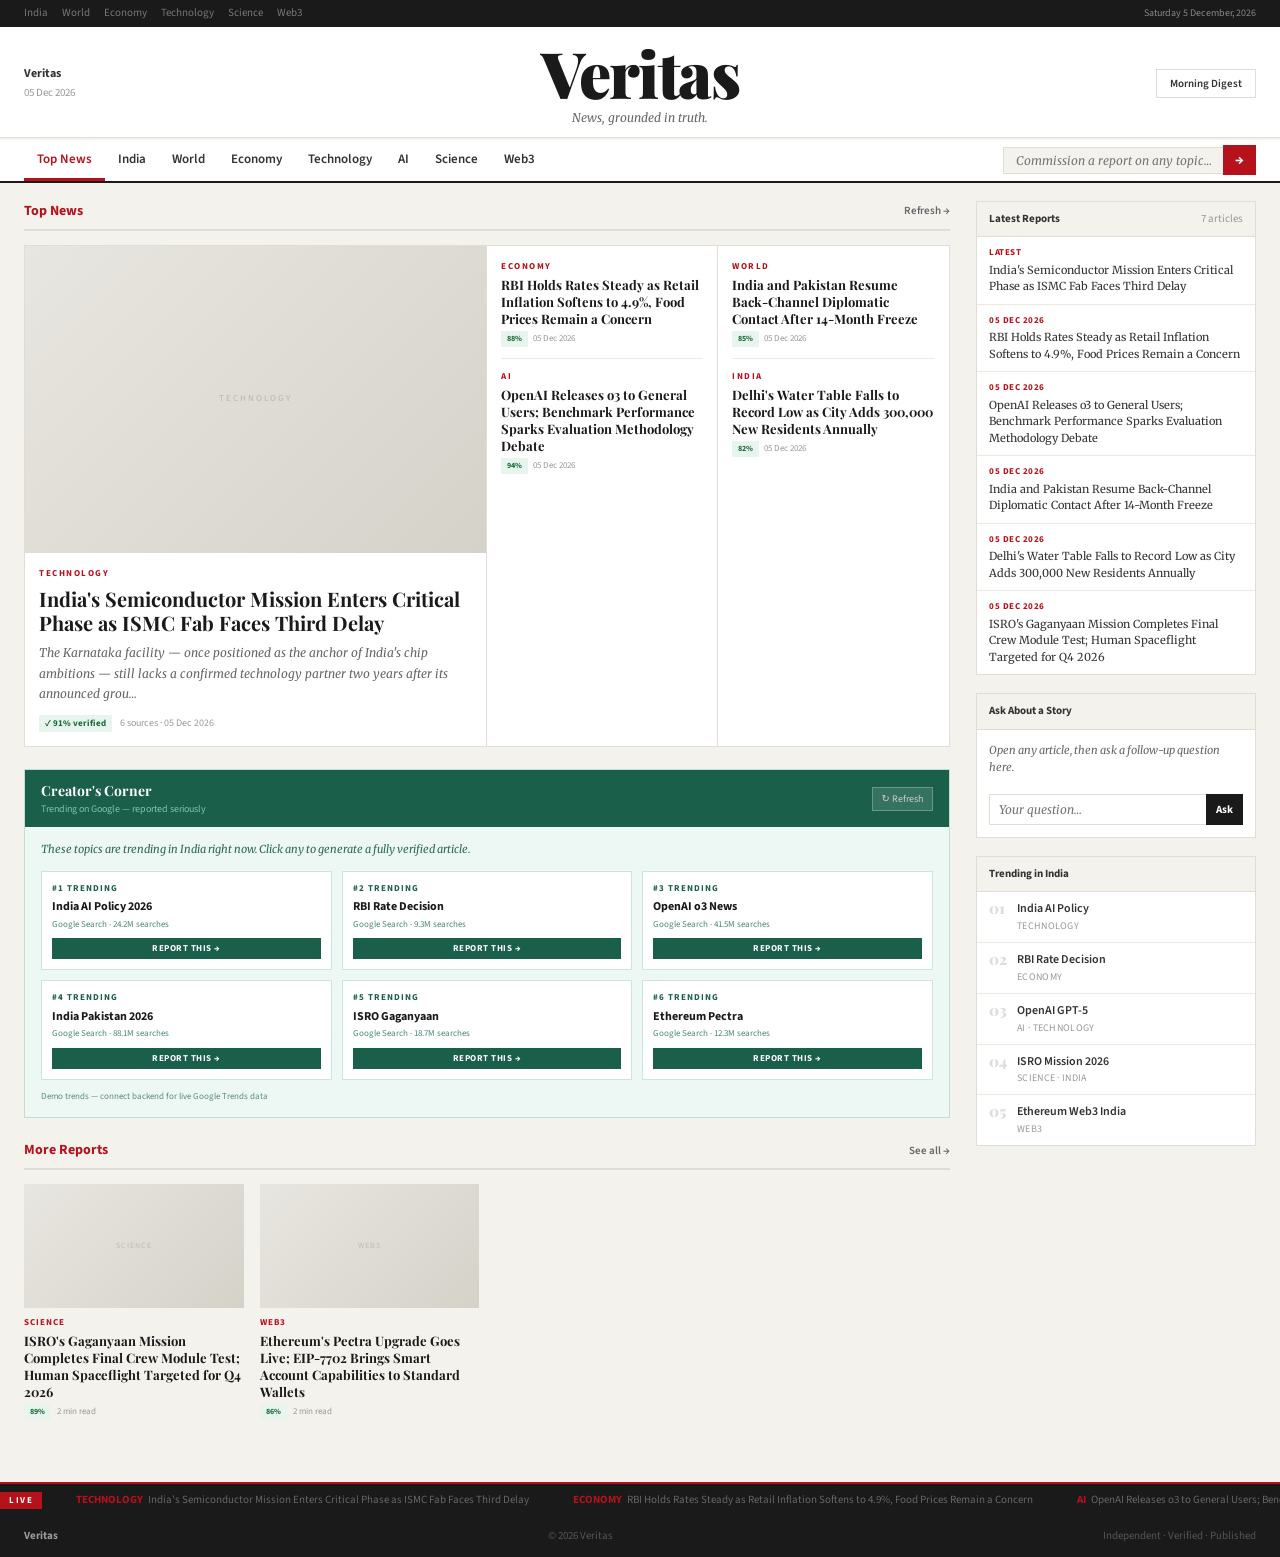
==== commit 7ea1de68: "Fix backend startup, update LLM models and Gemini integration, fix trending topic limit" ====
--- a/frontend/index.html
+++ b/frontend/index.html
@@ -1,983 +1,2364 @@
 <!DOCTYPE html>
 <html lang="en">
+
 <head>
-<meta charset="UTF-8">
-<meta name="viewport" content="width=device-width, initial-scale=1.0">
-<title>Veritas — News, grounded in truth.</title>
-<link rel="preconnect" href="https://fonts.googleapis.com">
-<link href="https://fonts.googleapis.com/css2?family=Playfair+Display:ital,wght@0,700;0,900;1,400&family=Merriweather:ital,wght@0,300;0,400;1,300;1,400&family=Source+Sans+3:wght@400;600;700&display=swap" rel="stylesheet">
-<style>
-*,*::before,*::after{box-sizing:border-box;margin:0;padding:0;}
-:root{
-  --w:#fff;--bg:#f4f2ed;--ink:#1a1a1a;--ink2:#333;--ink3:#666;--ink4:#999;
-  --red:#b5121b;--red2:#8c0e15;--green:#1a6b3a;
-  --border:#e0ddd5;--border2:#ece9e1;
-  --cream:#fdf9f3;--yellow:#fef9e8;--teal-bg:#edf7f3;
-  --disp:'Playfair Display',Georgia,serif;
-  --body:'Merriweather',Georgia,serif;
-  --sans:'Source Sans 3',system-ui,sans-serif;
-}
-html{font-size:14px;}
-body{background:var(--bg);color:var(--ink);font-family:var(--sans);line-height:1.5;}
-a{text-decoration:none;color:inherit;}
-button{cursor:pointer;font-family:var(--sans);}
-
-/* ══ TOP STRIP ═══════════════════ */
-.top-strip{background:var(--ink);color:#888;font-family:var(--sans);font-size:11px;padding:5px 24px;display:flex;justify-content:space-between;align-items:center;}
-.ts-links a{color:#888;margin-right:14px;transition:color .15s;}
-.ts-links a:hover{color:#fff;}
-
-/* ══ MASTHEAD ════════════════════ */
-.masthead{background:var(--w);border-bottom:1px solid var(--border);padding:14px 24px 10px;display:flex;align-items:center;justify-content:space-between;gap:16px;}
-.mast-info{font-family:var(--sans);font-size:11px;color:var(--ink4);}
-.mast-info strong{display:block;font-size:12px;color:var(--ink2);margin-bottom:2px;}
-.mast-center{text-align:center;flex:1;}
-.mast-name{font-family:var(--disp);font-size:clamp(32px,5vw,66px);font-weight:900;letter-spacing:-1.5px;line-height:1;color:var(--ink);}
-.mast-tag{font-family:var(--body);font-style:italic;font-size:12px;color:var(--ink3);margin-top:4px;}
-.mast-actions{display:flex;gap:8px;flex-shrink:0;}
-.btn-sm{font-family:var(--sans);font-size:11px;font-weight:600;padding:6px 13px;border:1.5px solid var(--border);background:transparent;color:var(--ink2);transition:all .15s;white-space:nowrap;}
-.btn-sm:hover{border-color:var(--ink);background:var(--bg);}
-.btn-red{font-family:var(--sans);font-size:11px;font-weight:700;letter-spacing:.5px;padding:7px 16px;background:var(--red);color:#fff;border:none;transition:background .15s;white-space:nowrap;}
-.btn-red:hover{background:var(--red2);}
-
-/* ══ LOADING ════════════════════ */
-.lbar{height:2px;overflow:hidden;background:transparent;}
-.lbar.on{background:#eee;}
-.lfill{height:100%;width:30%;background:var(--red);display:none;animation:ls 1s ease infinite;}
-.lbar.on .lfill{display:block;}
-@keyframes ls{0%{transform:translateX(-100%)}100%{transform:translateX(420%)}}
-
-/* ══ NAV ════════════════════════ */
-.nav{background:var(--w);border-bottom:2px solid var(--ink);padding:0 24px;display:flex;align-items:stretch;justify-content:space-between;}
-.nav-tabs{display:flex;overflow-x:auto;scrollbar-width:none;gap:0;}
-.nav-tabs::-webkit-scrollbar{display:none;}
-.ntab{font-family:var(--sans);font-size:13px;font-weight:600;padding:10px 13px;border:none;border-bottom:3px solid transparent;background:none;color:var(--ink2);transition:all .15s;white-space:nowrap;}
-.ntab:hover{color:var(--ink);}
-.ntab.on{color:var(--red);border-bottom-color:var(--red);}
-.nav-right{display:flex;align-items:center;gap:6px;padding:5px 0;}
-.s-inp{font-family:var(--sans);font-size:12px;padding:6px 10px;border:1px solid var(--border);background:var(--bg);color:var(--ink);outline:none;width:160px;}
-.s-inp:focus{border-color:var(--ink3);}
-.s-btn{font-size:12px;padding:6px 10px;background:var(--ink);color:#fff;border:none;transition:background .15s;}
-.s-btn:hover{background:var(--red);}
-
-/* ══ NAV COMMISSION ═════════════ */
-.nav-commission { display:flex; gap:0; margin-left:auto; }
-.nc-inp {
-  font-family:var(--body); font-style:italic; font-size:12px;
-  padding:5px 12px; border:1px solid var(--border); border-right:none;
-  background:var(--bg); color:var(--ink); outline:none; width:240px;
-}
-.nc-btn {
-  padding:5px 12px; background:var(--red); color:#fff;
-  border:none; font-size:14px; transition:background .15s;
-}
-.nc-btn:hover { background:var(--red2); }
-
-/* ══ DIGEST ═════════════════════ */
-.dstrip{display:none;background:var(--ink);padding:18px 24px;border-bottom:2px solid var(--red);}
-.dstrip.on{display:block;}
-.dstrip-top{display:flex;justify-content:space-between;align-items:center;margin-bottom:12px;}
-.dstrip-title{font-family:var(--disp);font-size:15px;font-weight:700;font-style:italic;color:#fff;}
-.dclose{font-family:var(--sans);font-size:10px;letter-spacing:1px;text-transform:uppercase;padding:4px 9px;background:none;border:1px solid #444;color:#999;cursor:pointer;}
-.dclose:hover{background:#333;color:#fff;}
-.dgrid{display:grid;grid-template-columns:repeat(auto-fill,minmax(200px,1fr));gap:10px 20px;}
-.ditem{display:flex;gap:10px;padding-top:10px;border-top:1px solid #282828;}
-.dnum{font-family:var(--disp);font-size:20px;font-weight:900;color:#2a2a2a;min-width:22px;line-height:1;}
-.dtext{font-family:var(--body);font-size:11px;line-height:1.6;color:#999;}
-
-/* ══ PAGE ═══════════════════════ */
-.page{max-width:1280px;margin:0 auto;padding:18px 24px 40px;display:grid;grid-template-columns:1fr 280px;gap:26px;}
-main{min-width:0;}
-
-/* ══ SEC HEADER ═════════════════ */
-.sh{font-family:var(--sans);font-size:14px;font-weight:700;color:var(--red);padding-bottom:7px;border-bottom:2px solid var(--border);margin-bottom:14px;display:flex;align-items:center;justify-content:space-between;}
-.sh-more{font-size:11px;font-weight:600;color:var(--ink3);cursor:pointer;transition:color .15s;}
-.sh-more:hover{color:var(--ink);}
-
-/* ══ TOP NEWS 3-COL ═════════════ */
-.tnews{display:grid;grid-template-columns:2fr 1fr 1fr;background:var(--w);border:1px solid var(--border);margin-bottom:22px;}
-
-.lead-col{border-right:1px solid var(--border);padding:16px;cursor:pointer;display:flex;flex-direction:column;}
-.lead-col:hover .lhl{color:var(--red);}
-.lph{width:100%;aspect-ratio:3/2;background:linear-gradient(135deg,#e8e6e0 0%,#d8d5ce 100%);display:flex;align-items:center;justify-content:center;margin-bottom:12px;position:relative;}
-.lph-label{font-family:var(--sans);font-size:9px;letter-spacing:2px;text-transform:uppercase;color:#b8b5ae;}
-.lead-img{width:100%;aspect-ratio:3/2;object-fit:cover;display:block;margin-bottom:12px;filter:saturate(0.88);}
-.lsec{font-family:var(--sans);font-size:9px;font-weight:700;letter-spacing:1.5px;text-transform:uppercase;color:var(--red);margin-bottom:7px;}
-.lhl{font-family:var(--disp);font-size:clamp(17px,2.1vw,22px);font-weight:700;line-height:1.2;color:var(--ink);margin-bottom:8px;transition:color .15s;}
-.ldek{font-family:var(--body);font-size:12px;line-height:1.7;color:var(--ink3);font-style:italic;margin-bottom:10px;flex:1;}
-.lmeta{display:flex;align-items:center;gap:10px;margin-top:auto;}
-.conf-badge{display:inline-flex;align-items:center;gap:3px;font-family:var(--sans);font-size:9px;font-weight:700;padding:2px 7px;border-radius:2px;}
-.conf-high{background:#e8f5ee;color:#1a6b3a;}
-.conf-mid{background:#fff8e8;color:#8a6a00;}
-.conf-low{background:#fdecea;color:#b5121b;}
-.lby{font-family:var(--sans);font-size:10px;color:var(--ink4);}
-
-.mid-col,.right-col{padding:14px;}
-.mid-col{border-right:1px solid var(--border);}
-.ci{padding-bottom:11px;margin-bottom:11px;border-bottom:1px solid var(--border2);cursor:pointer;}
-.ci:last-child{border-bottom:none;margin-bottom:0;padding-bottom:0;}
-.ci:hover .ci-hl{color:var(--red);}
-.ci-sec{font-family:var(--sans);font-size:9px;font-weight:700;letter-spacing:1.5px;text-transform:uppercase;color:var(--red);margin-bottom:4px;}
-.ci-hl{font-family:var(--disp);font-size:13px;font-weight:700;line-height:1.3;color:var(--ink);transition:color .15s;margin-bottom:3px;}
-.ci-meta{font-family:var(--sans);font-size:9px;color:var(--ink4);display:flex;align-items:center;gap:6px;}
-
-/* ══ HCARD (thumb+text row) ═════ */
-.hcard{display:flex;gap:12px;padding:11px 0;border-bottom:1px solid var(--border2);cursor:pointer;transition:opacity .15s;}
-.hcard:first-child{padding-top:0;}
-.hcard:last-child{border-bottom:none;}
-.hcard:hover{opacity:.7;}
-.hth{width:86px;height:60px;flex-shrink:0;background:linear-gradient(135deg,#eee,#ddd);display:flex;align-items:center;justify-content:center;}
-.hth span{font-size:8px;letter-spacing:1px;text-transform:uppercase;color:#bbb;font-family:var(--sans);}
-.hbody{flex:1;min-width:0;}
-.h-sec{font-family:var(--sans);font-size:9px;font-weight:700;letter-spacing:1px;text-transform:uppercase;color:var(--red);margin-bottom:3px;}
-.h-hl{font-family:var(--disp);font-size:13px;font-weight:700;line-height:1.3;color:var(--ink);margin-bottom:3px;}
-.h-meta{font-family:var(--sans);font-size:9px;color:var(--ink4);}
-
-/* ══ 4-GRID ═════════════════════ */
-.four-grid{display:grid;grid-template-columns:repeat(4,1fr);gap:16px;margin-bottom:22px;}
-.fcard{cursor:pointer;transition:opacity .15s;}
-.fcard:hover{opacity:.75;}
-.fph{width:100%;aspect-ratio:16/9;background:linear-gradient(135deg,#e8e6e0,#d5d2ca);display:flex;align-items:center;justify-content:center;margin-bottom:8px;}
-.fph span{font-size:8px;letter-spacing:1px;text-transform:uppercase;color:#bbb;font-family:var(--sans);}
-.f-sec{font-family:var(--sans);font-size:9px;font-weight:700;letter-spacing:1px;text-transform:uppercase;color:var(--red);margin-bottom:4px;}
-.f-hl{font-family:var(--disp);font-size:13px;font-weight:700;line-height:1.3;color:var(--ink);}
-.f-meta{font-family:var(--sans);font-size:9px;color:var(--ink4);margin-top:3px;display:flex;align-items:center;gap:6px;}
-
-/* ══ CLUSTER (story grouping) ══ */
-.cluster{border:1px solid var(--border);background:var(--w);margin-bottom:22px;}
-.cl-head{background:var(--yellow);padding:9px 14px;border-bottom:1px solid var(--border);display:flex;justify-content:space-between;align-items:center;}
-.cl-title{font-family:var(--disp);font-size:14px;font-weight:700;color:var(--red);}
-.cl-body{padding:14px;display:grid;grid-template-columns:1fr 2fr 1fr;gap:14px;}
-.cl-left{border-right:1px solid var(--border2);padding-right:14px;}
-.cl-mid{border-right:1px solid var(--border2);padding-right:14px;}
-.cl-mid-ph{width:100%;height:140px;background:linear-gradient(135deg,#e8e6e0,#d5d2ca);display:flex;align-items:center;justify-content:center;margin-bottom:8px;}
-.cl-mid-ph span{font-size:8px;letter-spacing:1px;text-transform:uppercase;color:#bbb;font-family:var(--sans);}
-.cl-right{ padding-left:14px;}
-.clr-item{padding:7px 0;border-bottom:1px solid var(--border2);cursor:pointer;}
-.clr-item:last-child{border-bottom:none;}
-.clr-item:hover .clr-hl{color:var(--red);}
-.clr-hl{font-family:var(--body);font-size:11px;font-weight:400;line-height:1.5;color:var(--ink2);}
-.clr-by{font-family:var(--sans);font-size:9px;color:var(--ink4);margin-top:1px;text-transform:uppercase;letter-spacing:.3px;}
-
-/* ══ CREATOR'S CORNER ══════════ */
-.cc{background:var(--teal-bg);border:1px solid #c2ddd5;margin-bottom:22px;}
-.cc-head{background:#1a5f4a;padding:10px 16px;display:flex;justify-content:space-between;align-items:center;}
-.cc-htitle{font-family:var(--disp);font-size:14px;font-weight:700;color:#fff;}
-.cc-hsub{font-family:var(--sans);font-size:10px;color:#7fc4ab;margin-top:1px;}
-.cc-refresh{font-family:var(--sans);font-size:10px;padding:4px 9px;background:rgba(255,255,255,.12);border:1px solid rgba(255,255,255,.25);color:#ccc;cursor:pointer;transition:all .15s;}
-.cc-refresh:hover{background:rgba(255,255,255,.2);}
-.cc-body{padding:14px 16px;}
-.cc-intro{font-family:var(--body);font-style:italic;font-size:11px;color:#2a6b56;margin-bottom:12px;line-height:1.6;}
-.cc-grid{display:grid;grid-template-columns:repeat(3,1fr);gap:10px;}
-.cc-card{background:var(--w);border:1px solid #cde6dc;padding:10px;cursor:pointer;transition:all .15s;}
-.cc-card:hover{background:#d4f0e7;border-color:#8fc4b2;}
-.cc-rank{font-family:var(--sans);font-size:9px;font-weight:700;letter-spacing:1px;text-transform:uppercase;color:#1a5f4a;margin-bottom:4px;}
-.cc-topic{font-family:var(--sans);font-size:12px;font-weight:700;color:var(--ink);margin-bottom:3px;line-height:1.3;}
-.cc-stats{font-family:var(--sans);font-size:9px;color:#4a8a76;}
-.cc-btn{font-family:var(--sans);font-size:9px;font-weight:700;letter-spacing:.5px;text-transform:uppercase;padding:4px 8px;background:#1a5f4a;color:#fff;border:none;margin-top:7px;display:block;width:100%;transition:background .15s;}
-.cc-btn:hover{background:var(--red);}
-.cc-meta{font-family:var(--sans);font-size:10px;color:#5a8e7b;margin-top:10px;}
-
-/* ══ EMPTY ══════════════════════ */
-.empty{text-align:center;padding:48px 20px;border:1px dashed var(--border);background:var(--w);margin-bottom:22px;}
-.e-hl{font-family:var(--disp);font-size:20px;font-weight:400;font-style:italic;color:var(--ink4);margin-bottom:6px;}
-.e-sub{font-family:var(--sans);font-size:10px;letter-spacing:1.5px;text-transform:uppercase;color:var(--ink4);margin-bottom:14px;}
-.e-btn{font-family:var(--sans);font-size:11px;font-weight:700;letter-spacing:1px;text-transform:uppercase;padding:9px 22px;background:var(--ink);color:#fff;border:none;cursor:pointer;transition:background .15s;}
-.e-btn:hover{background:var(--red);}
-
-/* ══ SKELETON ═══════════════════ */
-.sk{background:#e5e2db;animation:ska 1.4s ease infinite;}
-@keyframes ska{0%,100%{opacity:.35}50%{opacity:.8}}
-
-/* ══ SIDEBAR ════════════════════ */
-.sidebar{display:flex;flex-direction:column;gap:18px;}
-.sbox{background:var(--w);border:1px solid var(--border);}
-.sbox-h{padding:9px 12px;border-bottom:1px solid var(--border);background:var(--bg);font-family:var(--sans);font-size:11px;font-weight:700;color:var(--ink2);display:flex;justify-content:space-between;align-items:center;}
-.sbox-h span{font-weight:400;color:var(--ink4);}
-.sbox-b{padding:12px;}
-
-.lat-item{padding:9px 12px;border-bottom:1px solid var(--border2);cursor:pointer;transition:opacity .15s;}
-.lat-item:last-child{border-bottom:none;}
-.lat-item:hover{opacity:.7;}
-.lat-ago{font-family:var(--sans);font-size:9px;font-weight:700;text-transform:uppercase;letter-spacing:.5px;color:var(--red);margin-bottom:2px;}
-.lat-hl{font-family:var(--body);font-size:11px;font-weight:400;line-height:1.5;color:var(--ink2);}
-
-.qa-hint{font-family:var(--body);font-style:italic;font-size:11px;color:var(--ink3);line-height:1.6;margin-bottom:9px;}
-.qa-msgs{display:flex;flex-direction:column;gap:6px;margin-bottom:8px;max-height:180px;overflow-y:auto;}
-.qm{font-family:var(--sans);font-size:11px;line-height:1.5;padding:6px 8px;border-left:2px solid var(--border2);color:var(--ink2);background:var(--bg);}
-.qm.u{border-left-color:var(--red);background:#fdf5f5;font-style:italic;color:var(--ink3);}
-.qa-row{display:flex;}
-.qa-inp{flex:1;font-family:var(--body);font-style:italic;font-size:12px;padding:7px 9px;border:1px solid var(--border);border-right:none;background:var(--w);color:var(--ink);outline:none;}
-.qa-inp:focus{border-color:var(--ink3);}
-.qa-go{font-family:var(--sans);font-size:11px;font-weight:700;padding:7px 10px;background:var(--ink);color:#fff;border:none;transition:background .15s;}
-.qa-go:hover{background:var(--red);}
-
-.tr-item{display:flex;gap:10px;padding:9px 12px;border-bottom:1px solid var(--border2);cursor:pointer;transition:opacity .15s;}
-.tr-item:last-child{border-bottom:none;}
-.tr-item:hover{opacity:.7;}
-.tr-num{font-family:var(--disp);font-size:15px;font-weight:900;color:#ddd;min-width:18px;line-height:1;}
-.tr-text{font-family:var(--sans);font-size:12px;font-weight:600;line-height:1.4;color:var(--ink2);}
-.tr-text span{display:block;font-weight:400;font-size:10px;color:var(--ink4);margin-top:1px;text-transform:uppercase;letter-spacing:.3px;}
-
-/* ══ MODAL ══════════════════════ */
-.mbg{display:none;position:fixed;inset:0;background:rgba(0,0,0,.74);z-index:999;overflow-y:auto;padding:26px 16px;}
-.mbg.on{display:flex;align-items:flex-start;justify-content:center;}
-.modal{background:var(--w);max-width:780px;width:100%;border-top:3px solid var(--ink);animation:mIn .2s ease;}
-@keyframes mIn{from{opacity:0;transform:translateY(10px)}to{opacity:1;transform:translateY(0)}}
-.mbar{display:flex;justify-content:space-between;align-items:center;padding:9px 22px;border-bottom:1px solid var(--border);background:var(--bg);}
-.mbar-l{font-family:var(--sans);font-size:10px;letter-spacing:1.5px;text-transform:uppercase;color:var(--ink3);}
-.mclose{font-family:var(--sans);font-size:10px;letter-spacing:1px;text-transform:uppercase;padding:4px 10px;background:none;border:1px solid var(--border);color:var(--ink3);cursor:pointer;transition:all .15s;}
-.mclose:hover{background:var(--ink);color:#fff;border-color:var(--ink);}
-.mcontent{padding:24px 28px;}
-.mtag{font-family:var(--sans);font-size:10px;font-weight:700;letter-spacing:1.5px;text-transform:uppercase;color:var(--red);margin-bottom:9px;}
-.mhl{font-family:var(--disp);font-size:clamp(20px,2.8vw,30px);font-weight:700;line-height:1.2;color:var(--ink);margin-bottom:9px;}
-.mdek{font-family:var(--body);font-size:13px;font-style:italic;line-height:1.7;color:var(--ink3);border-left:3px solid var(--red);padding-left:12px;margin-bottom:13px;}
-.mby-row{font-family:var(--sans);font-size:10px;color:var(--ink3);display:flex;gap:12px;align-items:center;flex-wrap:wrap;padding-bottom:13px;border-bottom:1px solid var(--border);margin-bottom:17px;}
-.mby-row strong{color:var(--ink);}
-.mbody {
-  font-family: var(--body);
-  font-size: 15px;
-  line-height: 1.9;
-  color: var(--ink2);
-  max-width: 65ch; /* 65 characters per line — improves readability */
-  margin: 0 auto; /* Center the text block */
-}
-.mbody p{margin-bottom:13px;}
-.mbody p:first-child::first-letter{font-family:var(--disp);font-size:50px;font-weight:900;float:left;line-height:.78;margin-right:5px;margin-top:7px;color:var(--ink);}
-
-/* Trust panel */
-.trust-panel{margin-top:18px;padding:14px 16px;background:var(--bg);border:1px solid var(--border);}
-.tp-title{font-family:var(--sans);font-size:10px;font-weight:700;letter-spacing:1.5px;text-transform:uppercase;color:var(--ink3);margin-bottom:12px;}
-.tp-grid{display:grid;grid-template-columns:repeat(3,1fr);gap:10px;margin-bottom:12px;}
-.tp-stat{text-align:center;}
-.tp-num{font-family:var(--disp);font-size:22px;font-weight:900;color:var(--ink);line-height:1;}
-.tp-lbl{font-family:var(--sans);font-size:9px;color:var(--ink4);margin-top:2px;text-transform:uppercase;letter-spacing:.5px;}
-.conf-bar-wrap{margin-bottom:10px;}
-.conf-bar-lbl{font-family:var(--sans);font-size:10px;color:var(--ink3);margin-bottom:4px;display:flex;justify-content:space-between;}
-.conf-bar{height:6px;background:#e8e5de;overflow:hidden;}
-.conf-fill{height:100%;background:var(--green);transition:width .8s ease;}
-.src-list{display:flex;flex-direction:column;gap:4px;}
-.src-row{font-family:var(--sans);font-size:11px;padding:4px 0;border-bottom:1px solid var(--border2);display:flex;align-items:center;gap:8px;color:var(--ink3);}
-.src-row:last-child{border-bottom:none;}
-.src-row a{color:var(--red);transition:opacity .15s;}.src-row a:hover{opacity:.7;}
-
-/* Q&A in modal */
-.mqa{margin-top:16px;padding-top:14px;border-top:1px solid var(--border);}
-.mqa-h{font-family:var(--sans);font-size:10px;font-weight:700;letter-spacing:1.5px;text-transform:uppercase;color:var(--ink3);margin-bottom:8px;}
-.mqa-msgs{display:flex;flex-direction:column;gap:7px;margin-bottom:8px;}
-.mqm{font-family:var(--body);font-size:12px;line-height:1.6;padding:8px 10px;background:var(--bg);color:var(--ink2);border-left:2px solid var(--border);}
-.mqm.u{background:#fdf5f5;border-left-color:var(--red);font-style:italic;color:var(--ink3);}
-.mqa-row{display:flex;}
-.mqa-inp{flex:1;font-family:var(--body);font-style:italic;font-size:12px;padding:9px 12px;border:1px solid var(--border);border-right:none;background:var(--w);color:var(--ink);outline:none;}
-.mqa-inp:focus{border-color:var(--ink3);}
-.mqa-go{font-family:var(--sans);font-size:11px;font-weight:700;padding:9px 13px;background:var(--ink);color:#fff;border:none;transition:background .15s;}
-.mqa-go:hover{background:var(--red);}
-
-/* ══ TICKER ═════════════════════ */
-.bticker{background:var(--ink);border-top:2px solid var(--red);overflow:hidden;white-space:nowrap;padding:5px 0;}
-.btrack{display:inline-flex;animation:bsc 35s linear infinite;}
-.btrack:hover{animation-play-state:paused;}
-@keyframes bsc{0%{transform:translateX(0)}100%{transform:translateX(-50%)}}
-.btick{font-family:var(--sans);font-size:11px;padding:0 22px;color:#666;}
-.btick em{color:var(--red);font-style:normal;font-weight:700;margin-right:5px;}
-.blabel{display:inline-block;background:var(--red);color:#fff;font-family:var(--sans);font-size:9px;font-weight:700;letter-spacing:1.5px;text-transform:uppercase;padding:0 9px;margin-right:12px;line-height:1.9;}
-
-/* ══ FOOTER ═════════════════════ */
-.footer{background:var(--ink);color:#555;padding:13px 24px;display:flex;justify-content:space-between;align-items:center;font-family:var(--sans);font-size:11px;flex-wrap:wrap;gap:8px;}
-.footer strong{color:#999;}
-
-/* ══ RESPONSIVE ═════════════════ */
-@media(max-width:1000px){
-  .page{grid-template-columns:1fr;}
-  .tnews,.cl-body{grid-template-columns:1fr;}
-  .lead-col,.mid-col{border-right:none;border-bottom:1px solid var(--border);}
-  .cl-left,.cl-mid{border-right:none;border-bottom:1px solid var(--border2);padding-right:0;padding-bottom:12px;}
-  .four-grid{grid-template-columns:1fr 1fr;}
-  .cc-grid{grid-template-columns:1fr 1fr;}
-  .tp-grid{grid-template-columns:repeat(3,1fr);}
-}
-@media(max-width:600px){
-  .masthead{flex-direction:column;gap:8px;}
-  .mast-info,.mast-actions{display:none;}
-  .four-grid{grid-template-columns:1fr;}
-  .cc-grid{grid-template-columns:1fr;}
-  .tp-grid{grid-template-columns:1fr 1fr;}
-  .page,.comm-band,.nav{padding-left:14px;padding-right:14px;}
-}
-</style>
+  <meta charset="UTF-8">
+  <meta name="viewport" content="width=device-width, initial-scale=1.0">
+  <title>Veritas — News, grounded in truth.</title>
+  <link rel="preconnect" href="https://fonts.googleapis.com">
+  <link
+    href="https://fonts.googleapis.com/css2?family=Playfair+Display:ital,wght@0,700;0,900;1,400&family=Merriweather:ital,wght@0,300;0,400;1,300;1,400&family=Source+Sans+3:wght@400;600;700&display=swap"
+    rel="stylesheet">
+  <style>
+    *,
+    *::before,
+    *::after {
+      box-sizing: border-box;
+      margin: 0;
+      padding: 0;
+    }
+
+    :root {
+      --w: #fff;
+      --bg: #f4f2ed;
+      --ink: #1a1a1a;
+      --ink2: #333;
+      --ink3: #666;
+      --ink4: #999;
+      --red: #b5121b;
+      --red2: #8c0e15;
+      --green: #1a6b3a;
+      --border: #e0ddd5;
+      --border2: #ece9e1;
+      --cream: #fdf9f3;
+      --teal: #1a5f4a;
+      --teal-bg: #edf7f3;
+      --disp: 'Playfair Display', Georgia, serif;
+      --body: 'Merriweather', Georgia, serif;
+      --sans: 'Source Sans 3', system-ui, sans-serif;
+    }
+
+    html {
+      font-size: 14px;
+    }
+
+    body {
+      background: var(--bg);
+      color: var(--ink);
+      font-family: var(--sans);
+      line-height: 1.5;
+      overflow-x: hidden;
+    }
+
+    a {
+      text-decoration: none;
+      color: inherit;
+    }
+
+    button {
+      cursor: pointer;
+      font-family: var(--sans);
+    }
+
+    /* TOP STRIP */
+    .ts {
+      background: var(--ink);
+      color: #888;
+      font-family: var(--sans);
+      font-size: 11px;
+      padding: 5px 24px;
+      display: flex;
+      justify-content: space-between;
+      align-items: center;
+    }
+
+    .ts a {
+      color: #777;
+      margin-right: 14px;
+      transition: color .15s;
+    }
+
+    .ts a:hover {
+      color: #fff;
+    }
+
+    /* MASTHEAD */
+    .mh {
+      background: var(--w);
+      border-bottom: 1px solid var(--border);
+      padding: 14px 24px 10px;
+      display: flex;
+      align-items: center;
+      justify-content: space-between;
+      gap: 16px;
+    }
+
+    .mh-info {
+      font-family: var(--sans);
+      font-size: 11px;
+      color: var(--ink4);
+      min-width: 120px;
+    }
+
+    .mh-info strong {
+      display: block;
+      font-size: 12px;
+      color: var(--ink2);
+      margin-bottom: 2px;
+    }
+
+    .mh-c {
+      text-align: center;
+      flex: 1;
+    }
+
+    .mh-name {
+      font-family: var(--disp);
+      font-size: clamp(32px, 5vw, 68px);
+      font-weight: 900;
+      letter-spacing: -1.5px;
+      line-height: 1;
+      color: var(--ink);
+    }
+
+    .mh-tag {
+      font-family: var(--body);
+      font-style: italic;
+      font-size: 12px;
+      color: var(--ink3);
+      margin-top: 4px;
+    }
+
+    .mh-acts {
+      display: flex;
+      gap: 8px;
+      flex-shrink: 0;
+      min-width: 120px;
+      justify-content: flex-end;
+    }
+
+    .btn-o {
+      font-family: var(--sans);
+      font-size: 11px;
+      font-weight: 600;
+      padding: 6px 13px;
+      border: 1.5px solid var(--border);
+      background: transparent;
+      color: var(--ink2);
+      transition: all .15s;
+      white-space: nowrap;
+    }
+
+    .btn-o:hover {
+      border-color: var(--ink);
+      background: var(--bg);
+    }
+
+    .btn-r {
+      font-family: var(--sans);
+      font-size: 11px;
+      font-weight: 700;
+      letter-spacing: .5px;
+      padding: 7px 16px;
+      background: var(--red);
+      color: #fff;
+      border: none;
+      transition: background .15s;
+      white-space: nowrap;
+    }
+
+    .btn-r:hover {
+      background: var(--red2);
+    }
+
+    /* LOADING */
+    .lbar {
+      height: 2px;
+      overflow: hidden;
+      background: transparent;
+    }
+
+    .lbar.on {
+      background: #eee;
+    }
+
+    .lfill {
+      height: 100%;
+      width: 30%;
+      background: var(--red);
+      display: none;
+      animation: ls 1s ease infinite;
+    }
+
+    .lbar.on .lfill {
+      display: block;
+    }
+
+    @keyframes ls {
+      0% {
+        transform: translateX(-100%)
+      }
+
+      100% {
+        transform: translateX(420%)
+      }
+    }
+
+    /* NAV */
+    .nav {
+      background: var(--w);
+      border-bottom: 2px solid var(--ink);
+      padding: 0 24px;
+      display: flex;
+      align-items: stretch;
+      justify-content: space-between;
+    }
+
+    .ntabs {
+      display: flex;
+      overflow-x: auto;
+      scrollbar-width: none;
+      gap: 0;
+    }
+
+    .ntabs::-webkit-scrollbar {
+      display: none;
+    }
+
+    .ntab {
+      font-family: var(--sans);
+      font-size: 13px;
+      font-weight: 600;
+      padding: 10px 13px;
+      border: none;
+      border-bottom: 3px solid transparent;
+      background: none;
+      color: var(--ink2);
+      transition: all .15s;
+      white-space: nowrap;
+    }
+
+    .ntab:hover {
+      color: var(--ink);
+    }
+
+    .ntab.on {
+      color: var(--red);
+      border-bottom-color: var(--red);
+    }
+
+    .nav-r {
+      display: flex;
+      align-items: center;
+      gap: 0;
+      padding: 5px 0;
+    }
+
+    .nc-inp {
+      font-family: var(--body);
+      font-style: italic;
+      font-size: 12px;
+      padding: 5px 12px;
+      border: 1px solid var(--border);
+      border-right: none;
+      background: var(--bg);
+      color: var(--ink);
+      outline: none;
+      width: 220px;
+    }
+
+    .nc-inp:focus {
+      border-color: var(--ink3);
+    }
+
+    .nc-btn {
+      padding: 5px 12px;
+      background: var(--red);
+      color: #fff;
+      border: none;
+      font-size: 14px;
+      font-weight: 700;
+      transition: background .15s;
+    }
+
+    .nc-btn:hover {
+      background: var(--red2);
+    }
+
+    /* LOADING NOTICE (replaces alert popup) */
+    .gen-notice {
+      display: none;
+      background: var(--cream);
+      border-bottom: 1px solid var(--border);
+      padding: 10px 24px;
+      font-family: var(--sans);
+      font-size: 12px;
+      color: var(--ink3);
+      align-items: center;
+      gap: 10px;
+    }
+
+    .gen-notice.show {
+      display: flex;
+    }
+
+    .gen-notice .spinner {
+      width: 14px;
+      height: 14px;
+      border: 2px solid var(--border);
+      border-top-color: var(--red);
+      border-radius: 50%;
+      animation: spin .8s linear infinite;
+      flex-shrink: 0;
+    }
+
+    @keyframes spin {
+      to {
+        transform: rotate(360deg)
+      }
+    }
+
+    .gen-notice .err {
+      color: var(--red);
+      font-weight: 600;
+    }
+
+    /* DIGEST */
+    .dstrip {
+      display: none;
+      background: var(--ink);
+      padding: 18px 24px;
+      border-bottom: 2px solid var(--red);
+    }
+
+    .dstrip.on {
+      display: block;
+    }
+
+    .dstrip-top {
+      display: flex;
+      justify-content: space-between;
+      align-items: center;
+      margin-bottom: 12px;
+    }
+
+    .dtitle {
+      font-family: var(--disp);
+      font-size: 15px;
+      font-weight: 700;
+      font-style: italic;
+      color: #fff;
+    }
+
+    .dclose {
+      font-family: var(--sans);
+      font-size: 10px;
+      letter-spacing: 1px;
+      text-transform: uppercase;
+      padding: 4px 9px;
+      background: none;
+      border: 1px solid #444;
+      color: #999;
+      cursor: pointer;
+    }
+
+    .dclose:hover {
+      background: #333;
+      color: #fff;
+    }
+
+    .dgrid {
+      display: grid;
+      grid-template-columns: repeat(auto-fill, minmax(200px, 1fr));
+      gap: 10px 20px;
+    }
+
+    .ditem {
+      display: flex;
+      gap: 10px;
+      padding-top: 10px;
+      border-top: 1px solid #282828;
+    }
+
+    .dnum {
+      font-family: var(--disp);
+      font-size: 20px;
+      font-weight: 900;
+      color: #2a2a2a;
+      min-width: 22px;
+      line-height: 1;
+    }
+
+    .dtext {
+      font-family: var(--body);
+      font-size: 11px;
+      line-height: 1.6;
+      color: #999;
+    }
+
+    /* PAGE */
+    .page {
+      max-width: 1280px;
+      margin: 0 auto;
+      padding: 18px 24px 40px;
+      display: grid;
+      grid-template-columns: 1fr 280px;
+      gap: 26px;
+    }
+
+    main {
+      min-width: 0;
+    }
+
+    /* SECTION HEADER */
+    .sh {
+      font-family: var(--sans);
+      font-size: 14px;
+      font-weight: 700;
+      color: var(--red);
+      padding-bottom: 7px;
+      border-bottom: 2px solid var(--border);
+      margin-bottom: 14px;
+      display: flex;
+      align-items: center;
+      justify-content: space-between;
+    }
+
+    .sh-m {
+      font-size: 11px;
+      font-weight: 600;
+      color: var(--ink3);
+      cursor: pointer;
+      transition: color .15s;
+    }
+
+    .sh-m:hover {
+      color: var(--ink);
+    }
+
+    /* TOP NEWS 3-COLUMN — Hindu-style */
+    .tnews {
+      display: grid;
+      grid-template-columns: 2fr 1fr 1fr;
+      background: var(--w);
+      border: 1px solid var(--border);
+      margin-bottom: 22px;
+    }
+
+    .lc {
+      border-right: 1px solid var(--border);
+      padding: 0;
+      cursor: pointer;
+      display: flex;
+      flex-direction: column;
+    }
+
+    .lc:hover .lhl {
+      color: var(--red);
+    }
+
+    /* Lead image — real photo */
+    .l-img {
+      width: 100%;
+      aspect-ratio: 3/2;
+      object-fit: cover;
+      display: block;
+      filter: saturate(0.88);
+    }
+
+    .l-ph {
+      width: 100%;
+      aspect-ratio: 3/2;
+      background: linear-gradient(135deg, #e8e6e0, #d5d2ca);
+      display: flex;
+      align-items: center;
+      justify-content: center;
+    }
+
+    .l-ph span {
+      font-family: var(--sans);
+      font-size: 9px;
+      letter-spacing: 2px;
+      text-transform: uppercase;
+      color: #b8b5ae;
+    }
+
+    .l-body {
+      padding: 14px 14px 14px;
+    }
+
+    .lsec {
+      font-family: var(--sans);
+      font-size: 9px;
+      font-weight: 700;
+      letter-spacing: 1.5px;
+      text-transform: uppercase;
+      color: var(--red);
+      margin-bottom: 7px;
+    }
+
+    .lhl {
+      font-family: var(--disp);
+      font-size: clamp(16px, 2vw, 20px);
+      font-weight: 700;
+      line-height: 1.2;
+      color: var(--ink);
+      margin-bottom: 8px;
+      transition: color .15s;
+    }
+
+    .ldek {
+      font-family: var(--body);
+      font-size: 12px;
+      line-height: 1.7;
+      color: var(--ink3);
+      font-style: italic;
+      margin-bottom: 10px;
+      flex: 1;
+    }
+
+    .lmeta {
+      display: flex;
+      align-items: center;
+      gap: 8px;
+      flex-wrap: wrap;
+    }
+
+    .cb {
+      display: inline-flex;
+      align-items: center;
+      gap: 3px;
+      font-family: var(--sans);
+      font-size: 9px;
+      font-weight: 700;
+      padding: 2px 6px;
+    }
+
+    .cb-h {
+      background: #e8f5ee;
+      color: #1a6b3a;
+    }
+
+    .cb-m {
+      background: #fff8e8;
+      color: #8a6a00;
+    }
+
+    .cb-l {
+      background: #fdecea;
+      color: var(--red);
+    }
+
+    .lby {
+      font-family: var(--sans);
+      font-size: 10px;
+      color: var(--ink4);
+    }
+
+    .mc {
+      border-right: 1px solid var(--border);
+      padding: 14px;
+    }
+
+    .rc {
+      padding: 14px;
+    }
+
+    .ci {
+      padding-bottom: 11px;
+      margin-bottom: 11px;
+      border-bottom: 1px solid var(--border2);
+      cursor: pointer;
+    }
+
+    .ci:last-child {
+      border-bottom: none;
+      margin-bottom: 0;
+      padding-bottom: 0;
+    }
+
+    .ci:hover .ci-hl {
+      color: var(--red);
+    }
+
+    .ci-sec {
+      font-family: var(--sans);
+      font-size: 9px;
+      font-weight: 700;
+      letter-spacing: 1.5px;
+      text-transform: uppercase;
+      color: var(--red);
+      margin-bottom: 4px;
+    }
+
+    .ci-hl {
+      font-family: var(--disp);
+      font-size: 13px;
+      font-weight: 700;
+      line-height: 1.3;
+      color: var(--ink);
+      transition: color .15s;
+      margin-bottom: 3px;
+    }
+
+    .ci-meta {
+      font-family: var(--sans);
+      font-size: 9px;
+      color: var(--ink4);
+      display: flex;
+      align-items: center;
+      gap: 5px;
+    }
+
+    /* 4-GRID */
+    .four-grid {
+      display: grid;
+      grid-template-columns: repeat(4, 1fr);
+      gap: 16px;
+      margin-bottom: 22px;
+    }
+
+    .fcard {
+      cursor: pointer;
+      transition: opacity .15s;
+    }
+
+    .fcard:hover {
+      opacity: .75;
+    }
+
+    .f-img {
+      width: 100%;
+      aspect-ratio: 16/9;
+      object-fit: cover;
+      display: block;
+      filter: saturate(0.88);
+      margin-bottom: 8px;
+    }
+
+    .f-ph {
+      width: 100%;
+      aspect-ratio: 16/9;
+      background: linear-gradient(135deg, #e8e6e0, #d5d2ca);
+      margin-bottom: 8px;
+      display: flex;
+      align-items: center;
+      justify-content: center;
+    }
+
+    .f-ph span {
+      font-size: 8px;
+      letter-spacing: 1px;
+      text-transform: uppercase;
+      color: #bbb;
+      font-family: var(--sans);
+    }
+
+    .f-sec {
+      font-family: var(--sans);
+      font-size: 9px;
+      font-weight: 700;
+      letter-spacing: 1px;
+      text-transform: uppercase;
+      color: var(--red);
+      margin-bottom: 4px;
+    }
+
+    .f-hl {
+      font-family: var(--disp);
+      font-size: 13px;
+      font-weight: 700;
+      line-height: 1.3;
+      color: var(--ink);
+    }
+
+    .f-meta {
+      font-family: var(--sans);
+      font-size: 9px;
+      color: var(--ink4);
+      margin-top: 3px;
+      display: flex;
+      gap: 6px;
+      align-items: center;
+    }
+
+    /* CLUSTER */
+    .cluster {
+      border: 1px solid var(--border);
+      background: var(--w);
+      margin-bottom: 22px;
+    }
+
+    .cl-head {
+      background: #fef9e8;
+      padding: 9px 14px;
+      border-bottom: 1px solid var(--border);
+      display: flex;
+      justify-content: space-between;
+      align-items: center;
+    }
+
+    .cl-title {
+      font-family: var(--disp);
+      font-size: 14px;
+      font-weight: 700;
+      color: var(--red);
+    }
+
+    .cl-body {
+      padding: 14px;
+      display: grid;
+      grid-template-columns: 1fr 2fr 1fr;
+      gap: 14px;
+    }
+
+    .cl-l {
+      border-right: 1px solid var(--border2);
+      padding-right: 14px;
+    }
+
+    .cl-m {
+      border-right: 1px solid var(--border2);
+      padding-right: 14px;
+    }
+
+    .cl-mph {
+      width: 100%;
+      height: 140px;
+      background: linear-gradient(135deg, #e8e6e0, #d5d2ca);
+      display: flex;
+      align-items: center;
+      justify-content: center;
+      margin-bottom: 8px;
+    }
+
+    .cl-mimg {
+      width: 100%;
+      height: 140px;
+      object-fit: cover;
+      filter: saturate(0.88);
+      margin-bottom: 8px;
+      display: block;
+    }
+
+    .cl-r {}
+
+    .clr {
+      padding: 7px 0;
+      border-bottom: 1px solid var(--border2);
+      cursor: pointer;
+    }
+
+    .clr:last-child {
+      border-bottom: none;
+    }
+
+    .clr:hover .clr-hl {
+      color: var(--red);
+    }
+
+    .clr-hl {
+      font-family: var(--body);
+      font-size: 11px;
+      line-height: 1.5;
+      color: var(--ink2);
+    }
+
+    .clr-by {
+      font-family: var(--sans);
+      font-size: 9px;
+      color: var(--ink4);
+      margin-top: 1px;
+      text-transform: uppercase;
+      letter-spacing: .3px;
+    }
+
+    /* CREATOR'S CORNER */
+    .cc {
+      background: var(--teal-bg);
+      border: 1px solid #c2ddd5;
+      margin-bottom: 22px;
+    }
+
+    .cc-h {
+      background: var(--teal);
+      padding: 10px 16px;
+      display: flex;
+      justify-content: space-between;
+      align-items: center;
+    }
+
+    .cc-ht {
+      font-family: var(--disp);
+      font-size: 14px;
+      font-weight: 700;
+      color: #fff;
+    }
+
+    .cc-hs {
+      font-family: var(--sans);
+      font-size: 10px;
+      color: #7fc4ab;
+      margin-top: 1px;
+    }
+
+    .cc-ref {
+      font-family: var(--sans);
+      font-size: 10px;
+      padding: 4px 9px;
+      background: rgba(255, 255, 255, .12);
+      border: 1px solid rgba(255, 255, 255, .25);
+      color: #ccc;
+      cursor: pointer;
+      transition: all .15s;
+    }
+
+    .cc-ref:hover {
+      background: rgba(255, 255, 255, .2);
+    }
+
+    .cc-body {
+      padding: 14px 16px;
+    }
+
+    .cc-intro {
+      font-family: var(--body);
+      font-style: italic;
+      font-size: 11px;
+      color: #2a6b56;
+      margin-bottom: 12px;
+      line-height: 1.6;
+    }
+
+    .cc-grid {
+      display: grid;
+      grid-template-columns: repeat(3, 1fr);
+      gap: 10px;
+    }
+
+    .cc-card {
+      background: var(--w);
+      border: 1px solid #cde6dc;
+      padding: 10px;
+      cursor: pointer;
+      transition: all .15s;
+    }
+
+    .cc-card:hover {
+      background: #d4f0e7;
+      border-color: #8fc4b2;
+    }
+
+    .cc-rank {
+      font-family: var(--sans);
+      font-size: 9px;
+      font-weight: 700;
+      letter-spacing: 1px;
+      text-transform: uppercase;
+      color: var(--teal);
+      margin-bottom: 4px;
+    }
+
+    .cc-topic {
+      font-family: var(--sans);
+      font-size: 12px;
+      font-weight: 700;
+      color: var(--ink);
+      margin-bottom: 3px;
+      line-height: 1.3;
+    }
+
+    .cc-stats {
+      font-family: var(--sans);
+      font-size: 9px;
+      color: #4a8a76;
+    }
+
+    .cc-btn {
+      font-family: var(--sans);
+      font-size: 9px;
+      font-weight: 700;
+      letter-spacing: .5px;
+      text-transform: uppercase;
+      padding: 4px 8px;
+      background: var(--teal);
+      color: #fff;
+      border: none;
+      margin-top: 7px;
+      display: block;
+      width: 100%;
+      transition: background .15s;
+    }
+
+    .cc-btn:hover {
+      background: var(--red);
+    }
+
+    .cc-meta {
+      font-family: var(--sans);
+      font-size: 9px;
+      color: #5a8e7b;
+      margin-top: 10px;
+    }
+
+    /* EMPTY */
+    .empty {
+      text-align: center;
+      padding: 48px 20px;
+      border: 1px dashed var(--border);
+      background: var(--w);
+      margin-bottom: 22px;
+    }
+
+    .e-hl {
+      font-family: var(--disp);
+      font-size: 20px;
+      font-weight: 400;
+      font-style: italic;
+      color: var(--ink4);
+      margin-bottom: 6px;
+    }
+
+    .e-sub {
+      font-family: var(--sans);
+      font-size: 10px;
+      letter-spacing: 1.5px;
+      text-transform: uppercase;
+      color: var(--ink4);
+      margin-bottom: 14px;
+    }
+
+    .e-btn {
+      font-family: var(--sans);
+      font-size: 11px;
+      font-weight: 700;
+      letter-spacing: 1px;
+      text-transform: uppercase;
+      padding: 9px 22px;
+      background: var(--ink);
+      color: #fff;
+      border: none;
+      cursor: pointer;
+      transition: background .15s;
+    }
+
+    .e-btn:hover {
+      background: var(--red);
+    }
+
+    /* SKELETON */
+    .sk {
+      background: #e5e2db;
+      animation: ska 1.4s ease infinite;
+    }
+
+    @keyframes ska {
+
+      0%,
+      100% {
+        opacity: .35
+      }
+
+      50% {
+        opacity: .8
+      }
+    }
+
+    /* SIDEBAR */
+    .sidebar {
+      display: flex;
+      flex-direction: column;
+      gap: 18px;
+    }
+
+    .sbox {
+      background: var(--w);
+      border: 1px solid var(--border);
+    }
+
+    .sbox-h {
+      padding: 9px 12px;
+      border-bottom: 1px solid var(--border);
+      background: var(--bg);
+      font-family: var(--sans);
+      font-size: 11px;
+      font-weight: 700;
+      color: var(--ink2);
+      display: flex;
+      justify-content: space-between;
+      align-items: center;
+    }
+
+    .sbox-h span {
+      font-weight: 400;
+      color: var(--ink4);
+    }
+
+    .sbox-b {
+      padding: 12px;
+    }
+
+    .lat-item {
+      padding: 9px 12px;
+      border-bottom: 1px solid var(--border2);
+      cursor: pointer;
+      transition: opacity .15s;
+    }
+
+    .lat-item:last-child {
+      border-bottom: none;
+    }
+
+    .lat-item:hover {
+      opacity: .7;
+    }
+
+    .lat-ago {
+      font-family: var(--sans);
+      font-size: 9px;
+      font-weight: 700;
+      text-transform: uppercase;
+      letter-spacing: .5px;
+      color: var(--red);
+      margin-bottom: 2px;
+    }
+
+    .lat-hl {
+      font-family: var(--body);
+      font-size: 11px;
+      font-weight: 400;
+      line-height: 1.5;
+      color: var(--ink2);
+    }
+
+    .qa-hint {
+      font-family: var(--body);
+      font-style: italic;
+      font-size: 11px;
+      color: var(--ink3);
+      line-height: 1.6;
+      margin-bottom: 9px;
+    }
+
+    .qa-msgs {
+      display: flex;
+      flex-direction: column;
+      gap: 6px;
+      margin-bottom: 8px;
+      max-height: 180px;
+      overflow-y: auto;
+    }
+
+    .qm {
+      font-family: var(--sans);
+      font-size: 11px;
+      line-height: 1.5;
+      padding: 6px 8px;
+      border-left: 2px solid var(--border2);
+      color: var(--ink2);
+      background: var(--bg);
+    }
+
+    .qm.u {
+      border-left-color: var(--red);
+      background: #fdf5f5;
+      font-style: italic;
+      color: var(--ink3);
+    }
+
+    .qa-row {
+      display: flex;
+    }
+
+    .qa-inp {
+      flex: 1;
+      font-family: var(--body);
+      font-style: italic;
+      font-size: 12px;
+      padding: 7px 9px;
+      border: 1px solid var(--border);
+      border-right: none;
+      background: var(--w);
+      color: var(--ink);
+      outline: none;
+    }
+
+    .qa-inp:focus {
+      border-color: var(--ink3);
+    }
+
+    .qa-go {
+      font-family: var(--sans);
+      font-size: 11px;
+      font-weight: 700;
+      padding: 7px 10px;
+      background: var(--ink);
+      color: #fff;
+      border: none;
+      transition: background .15s;
+    }
+
+    .qa-go:hover {
+      background: var(--red);
+    }
+
+    .tr-item {
+      display: flex;
+      gap: 10px;
+      padding: 9px 12px;
+      border-bottom: 1px solid var(--border2);
+      cursor: pointer;
+      transition: opacity .15s;
+    }
+
+    .tr-item:last-child {
+      border-bottom: none;
+    }
+
+    .tr-item:hover {
+      opacity: .7;
+    }
+
+    .tr-num {
+      font-family: var(--disp);
+      font-size: 15px;
+      font-weight: 900;
+      color: #ddd;
+      min-width: 18px;
+      line-height: 1;
+    }
+
+    .tr-text {
+      font-family: var(--sans);
+      font-size: 12px;
+      font-weight: 600;
+      line-height: 1.4;
+      color: var(--ink2);
+    }
+
+    .tr-text span {
+      display: block;
+      font-weight: 400;
+      font-size: 10px;
+      color: var(--ink4);
+      margin-top: 1px;
+      text-transform: uppercase;
+      letter-spacing: .3px;
+    }
+
+    /* MODAL */
+    .mbg {
+      display: none;
+      position: fixed;
+      inset: 0;
+      background: rgba(0, 0, 0, .74);
+      z-index: 999;
+      overflow-y: auto;
+      padding: 26px 16px;
+    }
+
+    .mbg.on {
+      display: flex;
+      align-items: flex-start;
+      justify-content: center;
+    }
+
+    .modal {
+      background: var(--w);
+      max-width: 740px;
+      width: 100%;
+      border-top: 3px solid var(--ink);
+      animation: mIn .2s ease;
+    }
+
+    @keyframes mIn {
+      from {
+        opacity: 0;
+        transform: translateY(10px)
+      }
+
+      to {
+        opacity: 1;
+        transform: translateY(0)
+      }
+    }
+
+    .mbar {
+      display: flex;
+      justify-content: space-between;
+      align-items: center;
+      padding: 9px 22px;
+      border-bottom: 1px solid var(--border);
+      background: var(--bg);
+    }
+
+    .mbar-l {
+      font-family: var(--sans);
+      font-size: 10px;
+      letter-spacing: 1.5px;
+      text-transform: uppercase;
+      color: var(--ink3);
+    }
+
+    .mclose {
+      font-family: var(--sans);
+      font-size: 10px;
+      letter-spacing: 1px;
+      text-transform: uppercase;
+      padding: 4px 10px;
+      background: none;
+      border: 1px solid var(--border);
+      color: var(--ink3);
+      cursor: pointer;
+      transition: all .15s;
+    }
+
+    .mclose:hover {
+      background: var(--ink);
+      color: #fff;
+      border-color: var(--ink);
+    }
+
+    .mcontent {
+      padding: 24px 28px;
+    }
+
+    .mtag {
+      font-family: var(--sans);
+      font-size: 10px;
+      font-weight: 700;
+      letter-spacing: 1.5px;
+      text-transform: uppercase;
+      color: var(--red);
+      margin-bottom: 9px;
+    }
+
+    .mhl {
+      font-family: var(--disp);
+      font-size: clamp(20px, 2.8vw, 30px);
+      font-weight: 700;
+      line-height: 1.2;
+      color: var(--ink);
+      margin-bottom: 9px;
+    }
+
+    .mdek {
+      font-family: var(--body);
+      font-size: 13px;
+      font-style: italic;
+      line-height: 1.7;
+      color: var(--ink3);
+      border-left: 3px solid var(--red);
+      padding-left: 12px;
+      margin-bottom: 13px;
+    }
+
+    /* Modal hero image */
+    .m-img {
+      width: 100%;
+      max-height: 300px;
+      object-fit: cover;
+      display: block;
+      margin-bottom: 14px;
+      filter: saturate(0.88);
+    }
+
+    .mby {
+      font-family: var(--sans);
+      font-size: 10px;
+      color: var(--ink3);
+      display: flex;
+      gap: 12px;
+      align-items: center;
+      flex-wrap: wrap;
+      padding-bottom: 13px;
+      border-bottom: 1px solid var(--border);
+      margin-bottom: 17px;
+    }
+
+    .mby strong {
+      color: var(--ink);
+    }
+
+    .mbody {
+      font-family: var(--body);
+      font-size: 14px;
+      line-height: 1.9;
+      color: var(--ink2);
+      max-width: 65ch;
+    }
+
+    .mbody p {
+      margin-bottom: 13px;
+    }
+
+    .mbody p:first-child::first-letter {
+      font-family: var(--disp);
+      font-size: 50px;
+      font-weight: 900;
+      float: left;
+      line-height: .78;
+      margin-right: 5px;
+      margin-top: 7px;
+      color: var(--ink);
+    }
+
+    /* Trust panel */
+    .tp {
+      margin-top: 18px;
+      padding: 14px 16px;
+      background: var(--bg);
+      border: 1px solid var(--border);
+    }
+
+    .tp-title {
+      font-family: var(--sans);
+      font-size: 10px;
+      font-weight: 700;
+      letter-spacing: 1.5px;
+      text-transform: uppercase;
+      color: var(--ink3);
+      margin-bottom: 12px;
+    }
+
+    .tp-grid {
+      display: grid;
+      grid-template-columns: repeat(3, 1fr);
+      gap: 10px;
+      margin-bottom: 12px;
+    }
+
+    .tp-stat {
+      text-align: center;
+    }
+
+    .tp-num {
+      font-family: var(--disp);
+      font-size: 22px;
+      font-weight: 900;
+      color: var(--ink);
+      line-height: 1;
+    }
+
+    .tp-lbl {
+      font-family: var(--sans);
+      font-size: 9px;
+      color: var(--ink4);
+      margin-top: 2px;
+      text-transform: uppercase;
+      letter-spacing: .5px;
+    }
+
+    .cbar-wrap {
+      margin-bottom: 10px;
+    }
+
+    .cbar-lbl {
+      font-family: var(--sans);
+      font-size: 10px;
+      color: var(--ink3);
+      margin-bottom: 4px;
+      display: flex;
+      justify-content: space-between;
+    }
+
+    .cbar {
+      height: 6px;
+      background: #e8e5de;
+      overflow: hidden;
+    }
+
+    .cfill {
+      height: 100%;
+      background: var(--green);
+      transition: width .8s ease;
+    }
+
+    .src-list {
+      display: flex;
+      flex-direction: column;
+      gap: 4px;
+    }
+
+    .src-row {
+      font-family: var(--sans);
+      font-size: 11px;
+      padding: 4px 0;
+      border-bottom: 1px solid var(--border2);
+      display: flex;
+      align-items: center;
+      gap: 8px;
+      color: var(--ink3);
+    }
+
+    .src-row:last-child {
+      border-bottom: none;
+    }
+
+    .src-row a {
+      color: var(--red);
+    }
+
+    .src-row a:hover {
+      opacity: .7;
+    }
+
+    /* Q&A in modal */
+    .mqa {
+      margin-top: 16px;
+      padding-top: 14px;
+      border-top: 1px solid var(--border);
+    }
+
+    .mqa-h {
+      font-family: var(--sans);
+      font-size: 10px;
+      font-weight: 700;
+      letter-spacing: 1.5px;
+      text-transform: uppercase;
+      color: var(--ink3);
+      margin-bottom: 8px;
+    }
+
+    .mqa-msgs {
+      display: flex;
+      flex-direction: column;
+      gap: 7px;
+      margin-bottom: 8px;
+    }
+
+    .mqm {
+      font-family: var(--body);
+      font-size: 12px;
+      line-height: 1.6;
+      padding: 8px 10px;
+      background: var(--bg);
+      color: var(--ink2);
+      border-left: 2px solid var(--border);
+    }
+
+    .mqm.u {
+      background: #fdf5f5;
+      border-left-color: var(--red);
+      font-style: italic;
+      color: var(--ink3);
+    }
+
+    .mqa-row {
+      display: flex;
+    }
+
+    .mqa-inp {
+      flex: 1;
+      font-family: var(--body);
+      font-style: italic;
+      font-size: 12px;
+      padding: 9px 12px;
+      border: 1px solid var(--border);
+      border-right: none;
+      background: var(--w);
+      color: var(--ink);
+      outline: none;
+    }
+
+    .mqa-inp:focus {
+      border-color: var(--ink3);
+    }
+
+    .mqa-go {
+      font-family: var(--sans);
+      font-size: 11px;
+      font-weight: 700;
+      padding: 9px 13px;
+      background: var(--ink);
+      color: #fff;
+      border: none;
+      transition: background .15s;
+    }
+
+    .mqa-go:hover {
+      background: var(--red);
+    }
+
+    /* TICKER */
+    .bticker {
+      background: var(--ink);
+      border-top: 2px solid var(--red);
+      overflow: hidden;
+      white-space: nowrap;
+      padding: 5px 0;
+    }
+
+    .btrack {
+      display: inline-flex;
+      animation: bsc 35s linear infinite;
+    }
+
+    .btrack:hover {
+      animation-play-state: paused;
+    }
+
+    @keyframes bsc {
+      0% {
+        transform: translateX(0)
+      }
+
+      100% {
+        transform: translateX(-50%)
+      }
+    }
+
+    .btick {
+      font-family: var(--sans);
+      font-size: 11px;
+      padding: 0 22px;
+      color: #666;
+    }
+
+    .btick em {
+      color: var(--red);
+      font-style: normal;
+      font-weight: 700;
+      margin-right: 5px;
+    }
+
+    .blabel {
+      display: inline-block;
+      background: var(--red);
+      color: #fff;
+      font-family: var(--sans);
+      font-size: 9px;
+      font-weight: 700;
+      letter-spacing: 1.5px;
+      text-transform: uppercase;
+      padding: 0 9px;
+      margin-right: 12px;
+      line-height: 1.9;
+    }
+
+    /* FOOTER */
+    .footer {
+      background: var(--ink);
+      color: #555;
+      padding: 13px 24px;
+      display: flex;
+      justify-content: space-between;
+      align-items: center;
+      font-family: var(--sans);
+      font-size: 11px;
+      flex-wrap: wrap;
+      gap: 8px;
+    }
+
+    .footer strong {
+      color: #999;
+    }
+
+    /* RESPONSIVE */
+    @media(max-width:1000px) {
+      .page {
+        grid-template-columns: 1fr;
+      }
+
+      .tnews,
+      .cl-body {
+        grid-template-columns: 1fr;
+      }
+
+      .lc,
+      .mc {
+        border-right: none;
+        border-bottom: 1px solid var(--border);
+      }
+
+      .cl-l,
+      .cl-m {
+        border-right: none;
+        border-bottom: 1px solid var(--border2);
+        padding-right: 0;
+        padding-bottom: 12px;
+      }
+
+      .four-grid {
+        grid-template-columns: 1fr 1fr;
+      }
+
+      .cc-grid {
+        grid-template-columns: 1fr 1fr;
+      }
+    }
+
+    @media(max-width:600px) {
+      .mh {
+        flex-direction: column;
+        gap: 8px;
+      }
+
+      .mh-info,
+      .mh-acts {
+        display: none;
+      }
+
+      .four-grid {
+        grid-template-columns: 1fr;
+      }
+
+      .cc-grid {
+        grid-template-columns: 1fr;
+      }
+
+      .page,
+      .nav {
+        padding-left: 14px;
+        padding-right: 14px;
+      }
+    }
+  </style>
 </head>
+
 <body>
 
-
-
-<!-- MASTHEAD -->
-<div class="masthead">
-  <div class="mast-info">
-    <strong>Veritas</strong>
-    <span id="mastheadDate"></span>
+  <!-- TOP STRIP -->
+  <div class="ts">
+    <div><a href="#">India</a><a href="#">World</a><a href="#">Economy</a><a href="#">Technology</a><a
+        href="#">Science</a><a href="#">Web3</a></div>
+    <span id="tsDate" style="font-size:10px;"></span>
   </div>
-  <div class="mast-center">
-    <div class="mast-name">Veritas</div>
-    <div class="mast-tag">News, grounded in truth.</div>
+
+  <!-- MASTHEAD -->
+  <div class="mh">
+    <div class="mh-info"><strong>Veritas</strong><span id="mhDate"></span></div>
+    <div class="mh-c">
+      <div class="mh-name">Veritas</div>
+      <div class="mh-tag">News, grounded in truth.</div>
+    </div>
+    <div class="mh-acts">
+      <button class="btn-o" onclick="toggleDigest()">Morning Digest</button>
+    </div>
   </div>
-  <div class="mast-actions">
-    <button class="btn-sm" onclick="toggleDigest()">Morning Digest</button>
-    <button class="btn-red" onclick="focusComm()">+ Commission Report</button>
+
+  <!-- LOADING -->
+  <div class="lbar" id="lbar">
+    <div class="lfill"></div>
   </div>
-</div>
-
-<!-- LOADING -->
-<div class="lbar" id="lbar"><div class="lfill"></div></div>
-
-<!-- NAV -->
-<div class="nav">
-  <nav class="nav-tabs">
-    <button class="ntab on" onclick="filterFeed('all',this)">Top News</button>
-    <button class="ntab" onclick="filterFeed('india',this)">India</button>
-    <button class="ntab" onclick="filterFeed('world',this)">World</button>
-    <button class="ntab" onclick="filterFeed('economy',this)">Economy</button>
-    <button class="ntab" onclick="filterFeed('technology',this)">Technology</button>
-    <button class="ntab" onclick="filterFeed('ai',this)">AI</button>
-    <button class="ntab" onclick="filterFeed('science',this)">Science</button>
-    <button class="ntab" onclick="filterFeed('web3',this)">Web3</button>
-  </nav>
-  <div class="nav-commission">
-    <input class="nc-inp" id="commInp" placeholder="Commission a report on any topic…" onkeydown="if(event.key==='Enter')generate()">
-    <button class="nc-btn" onclick="generate()">→</button>
+
+  <!-- NOTICE (replaces ugly alert popup) -->
+  <div class="gen-notice" id="genNotice">
+    <span class="spinner" id="noticeSpinner"></span>
+    <span id="noticeText">Researching and writing article…</span>
   </div>
-  <div class="nav-right">
-    <input class="s-inp" id="sInp" placeholder="Search stories…" onkeydown="if(event.key==='Enter')doSearch()">
-    <button class="s-btn" onclick="doSearch()">→</button>
+
+  <!-- NAV -->
+  <div class="nav">
+    <nav class="ntabs">
+      <button class="ntab on" onclick="filterFeed('all',this)">Top News</button>
+      <button class="ntab" onclick="filterFeed('india',this)">India</button>
+      <button class="ntab" onclick="filterFeed('world',this)">World</button>
+      <button class="ntab" onclick="filterFeed('economy',this)">Economy</button>
+      <button class="ntab" onclick="filterFeed('technology',this)">Technology</button>
+      <button class="ntab" onclick="filterFeed('ai',this)">AI</button>
+      <button class="ntab" onclick="filterFeed('science',this)">Science</button>
+      <button class="ntab" onclick="filterFeed('web3',this)">Web3</button>
+    </nav>
+    <div class="nav-r">
+      <input class="nc-inp" id="ncInp" placeholder="Commission a report on any topic…"
+        onkeydown="if(event.key==='Enter')generate()">
+      <button class="nc-btn" onclick="generate()">→</button>
+    </div>
   </div>
-</div>
-
-
-
-<!-- DIGEST -->
-<div class="dstrip" id="dstrip">
-  <div class="dstrip-top">
-    <div class="dstrip-title">Morning Briefing</div>
-    <button class="dclose" onclick="toggleDigest()">✕ Close</button>
-  </div>
-  <div class="dgrid" id="dgrid" style="font-family:var(--sans);font-size:11px;color:#555;padding:8px;text-align:center;letter-spacing:1px;">Compiling…</div>
-</div>
-
-<!-- PAGE -->
-<div class="page">
-<main id="main">
-
-  
-  <div id="topNewsWrap"></div>
-
-  <!-- Skeleton on load -->
-  <div id="skelWrap">
-    <div class="tnews">
-      <div class="lead-col" style="border-right:1px solid var(--border);">
-        <div class="sk" style="width:100%;aspect-ratio:3/2;margin-bottom:12px;"></div>
-        <div class="sk" style="height:10px;width:55px;margin-bottom:8px;"></div>
-        <div class="sk" style="height:17px;width:88%;margin-bottom:5px;"></div>
-        <div class="sk" style="height:17px;width:72%;margin-bottom:10px;"></div>
-        <div class="sk" style="height:11px;width:100%;margin-bottom:4px;"></div>
-        <div class="sk" style="height:11px;width:80%;"></div>
-      </div>
-      <div class="mid-col" style="border-right:1px solid var(--border);">
-        <div class="sk" style="height:10px;width:50px;margin-bottom:7px;"></div>
-        <div class="sk" style="height:14px;width:92%;margin-bottom:5px;"></div>
-        <div class="sk" style="height:14px;width:70%;margin-bottom:18px;"></div>
-        <div class="sk" style="height:10px;width:50px;margin-bottom:7px;"></div>
-        <div class="sk" style="height:14px;width:85%;margin-bottom:5px;"></div>
-        <div class="sk" style="height:14px;width:68%;"></div>
-      </div>
-      <div class="right-col">
-        <div class="sk" style="height:10px;width:50px;margin-bottom:7px;"></div>
-        <div class="sk" style="height:14px;width:90%;margin-bottom:5px;"></div>
-        <div class="sk" style="height:14px;width:68%;margin-bottom:18px;"></div>
-        <div class="sk" style="height:10px;width:50px;margin-bottom:7px;"></div>
-        <div class="sk" style="height:14px;width:80%;margin-bottom:5px;"></div>
-        <div class="sk" style="height:14px;width:65%;"></div>
+
+  <!-- DIGEST -->
+  <div class="dstrip" id="dstrip">
+    <div class="dstrip-top">
+      <div class="dtitle">Morning Briefing</div><button class="dclose" onclick="toggleDigest()">✕ Close</button>
+    </div>
+    <div class="dgrid" id="dgrid">
+      <div class="dtext"
+        style="padding:8px;text-align:center;grid-column:1/-1;letter-spacing:1px;font-size:11px;color:#555;">Compiling…
       </div>
     </div>
   </div>
 
-  <!-- Creator's Corner -->
-  <div class="cc">
-    <div class="cc-head">
-      <div><div class="cc-htitle">Creator's Corner</div><div class="cc-hsub">What's trending on social — reported with depth</div></div>
-      <button class="cc-refresh" onclick="loadVirlo()">↻ Refresh</button>
-    </div>
-    <div class="cc-body">
-      <p class="cc-intro">These topics are surging across TikTok, YouTube, and Instagram. Click any to generate a fully verified article.</p>
-      <div class="cc-grid" id="ccGrid"><div style="font-family:var(--sans);font-size:11px;color:#5a8e7b;padding:12px;text-align:center;letter-spacing:1px;grid-column:1/-1;">Loading live trends…</div></div>
-      <div class="cc-meta" id="ccMeta"></div>
+  <!-- PAGE -->
+  <div class="page">
+    <main id="main">
+      <div class="sh">Top News <span class="sh-m" onclick="loadFeed()">Refresh →</span></div>
+      <div id="topWrap"></div>
+
+      <!-- Skeleton -->
+      <div id="skelWrap">
+        <div class="tnews">
+          <div class="lc" style="border-right:1px solid var(--border);">
+            <div class="sk" style="width:100%;aspect-ratio:3/2;"></div>
+            <div style="padding:14px;">
+              <div class="sk" style="height:10px;width:55px;margin-bottom:8px;"></div>
+              <div class="sk" style="height:17px;width:88%;margin-bottom:5px;"></div>
+              <div class="sk" style="height:17px;width:72%;margin-bottom:10px;"></div>
+              <div class="sk" style="height:11px;width:100%;margin-bottom:4px;"></div>
+              <div class="sk" style="height:11px;width:80%;"></div>
+            </div>
+          </div>
+          <div class="mc" style="border-right:1px solid var(--border);">
+            <div class="sk" style="height:10px;width:50px;margin-bottom:7px;"></div>
+            <div class="sk" style="height:14px;width:92%;margin-bottom:5px;"></div>
+            <div class="sk" style="height:14px;width:70%;margin-bottom:18px;"></div>
+            <div class="sk" style="height:10px;width:50px;margin-bottom:7px;"></div>
+            <div class="sk" style="height:14px;width:85%;margin-bottom:5px;"></div>
+            <div class="sk" style="height:14px;width:68%;"></div>
+          </div>
+          <div class="rc">
+            <div class="sk" style="height:10px;width:50px;margin-bottom:7px;"></div>
+            <div class="sk" style="height:14px;width:90%;margin-bottom:5px;"></div>
+            <div class="sk" style="height:14px;width:68%;margin-bottom:18px;"></div>
+            <div class="sk" style="height:10px;width:50px;margin-bottom:7px;"></div>
+            <div class="sk" style="height:14px;width:80%;margin-bottom:5px;"></div>
+            <div class="sk" style="height:14px;width:65%;"></div>
+          </div>
+        </div>
+      </div>
+
+      <!-- Creator's Corner -->
+      <div class="cc">
+        <div class="cc-h">
+          <div>
+            <div class="cc-ht">Creator's Corner</div>
+            <div class="cc-hs">Trending on Google — reported seriously</div>
+          </div>
+          <button class="cc-ref" onclick="loadTrends()">↻ Refresh</button>
+        </div>
+        <div class="cc-body">
+          <p class="cc-intro">These topics are trending in India right now. Click any to generate a fully verified
+            article.</p>
+          <div class="cc-grid" id="ccGrid">
+            <div
+              style="font-family:var(--sans);font-size:11px;color:#5a8e7b;padding:12px;text-align:center;letter-spacing:1px;grid-column:1/-1;">
+              Loading trends…</div>
+          </div>
+          <div class="cc-meta" id="ccMeta"></div>
+        </div>
+      </div>
+
+      <div id="moreWrap"></div>
+      <div id="clustersWrap"></div>
+    </main>
+
+    <!-- SIDEBAR -->
+    <aside class="sidebar">
+      <div class="sbox">
+        <div class="sbox-h">Latest Reports <span id="artCount">—</span></div>
+        <div id="latBox">
+          <div style="padding:14px;font-family:var(--sans);font-size:11px;color:var(--ink4);font-style:italic;">Loading…
+          </div>
+        </div>
+      </div>
+      <div class="sbox">
+        <div class="sbox-h">Ask About a Story</div>
+        <div class="sbox-b">
+          <p class="qa-hint">Open any article, then ask a follow-up question here.</p>
+          <div class="qa-msgs" id="sqMsgs"></div>
+          <div class="qa-row">
+            <input class="qa-inp" id="sqInp" placeholder="Your question…" onkeydown="if(event.key==='Enter')askSide()">
+            <button class="qa-go" onclick="askSide()">Ask</button>
+          </div>
+        </div>
+      </div>
+      <div class="sbox">
+        <div class="sbox-h">Trending in India</div>
+        <div id="trendBox">
+          <div class="tr-item" onclick="sc('India AI policy 2026');generate()">
+            <div class="tr-num">01</div>
+            <div class="tr-text">India AI Policy<span>Technology</span></div>
+          </div>
+          <div class="tr-item" onclick="sc('RBI rate decision 2026');generate()">
+            <div class="tr-num">02</div>
+            <div class="tr-text">RBI Rate Decision<span>Economy</span></div>
+          </div>
+          <div class="tr-item" onclick="sc('OpenAI GPT-5 2026');generate()">
+            <div class="tr-num">03</div>
+            <div class="tr-text">OpenAI GPT-5<span>AI · Technology</span></div>
+          </div>
+          <div class="tr-item" onclick="sc('ISRO mission 2026');generate()">
+            <div class="tr-num">04</div>
+            <div class="tr-text">ISRO Mission 2026<span>Science · India</span></div>
+          </div>
+          <div class="tr-item" onclick="sc('Ethereum Web3 India 2026');generate()">
+            <div class="tr-num">05</div>
+            <div class="tr-text">Ethereum Web3 India<span>Web3</span></div>
+          </div>
+        </div>
+      </div>
+    </aside>
+  </div>
+
+  <!-- TICKER -->
+  <div class="bticker">
+    <div class="btrack" id="btrack">
+      <span class="blabel">Live</span>
+      <span class="btick"><em>Veritas</em> AI-native newsroom — researched, verified, published without human
+        intervention.</span>
+      <span class="btick"><em>Q&A</em> Ask follow-up questions on any article in the feed.</span>
+      <span class="btick"><em>Creator's Corner</em> Google Trends India → serious journalism.</span>
+      <span class="btick"><em>Digest</em> Morning briefing auto-generated every day.</span>
+      <span class="blabel">Live</span>
+      <span class="btick"><em>Veritas</em> AI-native newsroom — researched, verified, published without human
+        intervention.</span>
+      <span class="btick"><em>Q&A</em> Ask follow-up questions on any article in the feed.</span>
+      <span class="btick"><em>Creator's Corner</em> Google Trends India → serious journalism.</span>
+      <span class="btick"><em>Digest</em> Morning briefing auto-generated every day.</span>
     </div>
   </div>
 
-  <!-- More reports + clusters filled dynamically -->
-  <div id="moreWrap"></div>
-  <div id="clustersWrap"></div>
-
-</main>
-
-<!-- SIDEBAR -->
-<aside class="sidebar">
-
-  <div class="sbox">
-    <div class="sbox-h">Latest Reports <span id="artCount">0 articles</span></div>
-    <div id="latestBox"><div style="padding:14px;font-family:var(--sans);font-size:11px;color:var(--ink4);font-style:italic;">Loading…</div></div>
+  <!-- FOOTER -->
+  <div class="footer">
+    <strong>Veritas</strong>
+    <span id="footerDate"></span>
+    <span>Independent · Verified · Published</span>
   </div>
 
-  <div class="sbox">
-    <div class="sbox-h">Ask About a Story</div>
-    <div class="sbox-b">
-      <p class="qa-hint">Open any article, then ask a follow-up question here.</p>
-      <div class="qa-msgs" id="qaMsgs"></div>
-      <div class="qa-row">
-        <input class="qa-inp" id="qaInp" placeholder="Your question…" onkeydown="if(event.key==='Enter')askSide()">
-        <button class="qa-go" onclick="askSide()">Ask</button>
-      </div>
-    </div>
-  </div>
-
-  <div class="sbox">
-    <div class="sbox-h">In The News</div>
-    <div id="trendBox">
-      <div class="tr-item" onclick="sc('India AI policy 2026');focusComm()"><div class="tr-num">01</div><div class="tr-text">India AI Policy 2026<span>Technology</span></div></div>
-      <div class="tr-item" onclick="sc('RBI rate April 2026');focusComm()"><div class="tr-num">02</div><div class="tr-text">RBI Rate Decision<span>Economy</span></div></div>
-      <div class="tr-item" onclick="sc('OpenAI GPT-5 2026');focusComm()"><div class="tr-num">03</div><div class="tr-text">OpenAI GPT-5<span>AI · Technology</span></div></div>
-      <div class="tr-item" onclick="sc('India Pakistan 2026');focusComm()"><div class="tr-num">04</div><div class="tr-text">India–Pakistan Relations<span>World</span></div></div>
-      <div class="tr-item" onclick="sc('India monsoon 2026');focusComm()"><div class="tr-num">05</div><div class="tr-text">Monsoon Forecast 2026<span>India · Science</span></div></div>
-    </div>
-  </div>
-
-</aside>
-</div>
-
-<!-- TICKER -->
-<div class="bticker">
-  <div class="btrack" id="btrack">
-    <span class="blabel">Live</span>
-    <span class="btick"><em>Veritas</em> AI-native newsroom — research, verify, publish. No human in the loop.</span>
-    <span class="btick"><em>Q&A</em> Ask follow-up questions on any published article.</span>
-    <span class="btick"><em>Creator's Corner</em> Trending social topics, reported with journalistic depth.</span>
-    <span class="btick"><em>Digest</em> Morning briefing updates automatically every day.</span>
-    <span class="blabel">Live</span>
-    <span class="btick"><em>Veritas</em> AI-native newsroom — research, verify, publish. No human in the loop.</span>
-    <span class="btick"><em>Q&A</em> Ask follow-up questions on any published article.</span>
-    <span class="btick"><em>Creator's Corner</em> Trending social topics, reported with journalistic depth.</span>
-    <span class="btick"><em>Digest</em> Morning briefing updates automatically every day.</span>
-  </div>
-</div>
-
-<!-- FOOTER -->
-<div class="footer">
-  <strong>Veritas</strong>
-  <span id="footerDate"></span>
-  <span>Independent · Verified · Published</span>
-</div>
-
-<!-- ARTICLE MODAL -->
-<div class="mbg" id="mbg" onclick="closeBg(event)">
-  <div class="modal">
-    <div class="mbar">
-      <span class="mbar-l">Veritas · Full Report</span>
-      <button class="mclose" onclick="closeModal()">✕ Close</button>
-    </div>
-    <div class="mcontent">
-      <div class="mtag" id="mtag"></div>
-      <div class="mhl" id="mhl"></div>
-      <div class="mdek" id="mdek" style="display:none;"></div>
-      <div class="mby-row"><strong>Pulse Gazette AI Bureau</strong><span id="mdate"></span><span id="mread"></span><span id="mconf"></span></div>
-      <div class="mbody" id="mbody"></div>
-
-      <!-- TRUST PANEL -->
-      <div class="trust-panel">
-        <div class="tp-title">How This Was Reported</div>
-        <div class="tp-grid">
-          <div class="tp-stat"><div class="tp-num" id="tpSources">—</div><div class="tp-lbl">Sources</div></div>
-          <div class="tp-stat"><div class="tp-num" id="tpClaims">—</div><div class="tp-lbl">Verified Claims</div></div>
-          <div class="tp-stat"><div class="tp-num" id="tpConf">—</div><div class="tp-lbl">Confidence</div></div>
+  <!-- MODAL -->
+  <div class="mbg" id="mbg" onclick="closeBg(event)">
+    <div class="modal">
+      <div class="mbar"><span class="mbar-l">Veritas · Full Report</span><button class="mclose" onclick="closeModal()">✕
+          Close</button></div>
+      <div class="mcontent">
+        <div class="mtag" id="mtag"></div>
+        <div class="mhl" id="mhl"></div>
+        <img class="m-img" id="mImg" src="" alt="" style="display:none;" onerror="this.style.display='none'">
+        <div class="mdek" id="mdek" style="display:none;"></div>
+        <div class="mby"><strong>Veritas AI Bureau</strong><span id="mdate"></span><span id="mread"></span><span
+            id="mconf"></span></div>
+        <div class="mbody" id="mbody"></div>
+        <div class="tp">
+          <div class="tp-title">How This Was Reported</div>
+          <div class="tp-grid">
+            <div class="tp-stat">
+              <div class="tp-num" id="tpSrc">—</div>
+              <div class="tp-lbl">Sources</div>
+            </div>
+            <div class="tp-stat">
+              <div class="tp-num" id="tpCl">—</div>
+              <div class="tp-lbl">Verified Claims</div>
+            </div>
+            <div class="tp-stat">
+              <div class="tp-num" id="tpCo">—</div>
+              <div class="tp-lbl">Confidence</div>
+            </div>
+          </div>
+          <div class="cbar-wrap">
+            <div class="cbar-lbl"><span>Fact confidence</span><span id="cpct">—</span></div>
+            <div class="cbar">
+              <div class="cfill" id="cfill" style="width:0%"></div>
+            </div>
+          </div>
+          <div class="src-list" id="srcs"></div>
         </div>
-        <div class="conf-bar-wrap">
-          <div class="conf-bar-lbl"><span>Fact confidence</span><span id="confPct">—</span></div>
-          <div class="conf-bar"><div class="conf-fill" id="confFill" style="width:0%"></div></div>
-        </div>
-        <div class="src-list" id="srcList"></div>
-      </div>
-
-      <!-- Q&A -->
-      <div class="mqa">
-        <div class="mqa-h">Ask About This Story</div>
-        <div class="mqa-msgs" id="mqMsgs"></div>
-        <div class="mqa-row">
-          <input class="mqa-inp" id="mqInp" placeholder="Why does this matter for India? What happens next?" onkeydown="if(event.key==='Enter')askModal()">
-          <button class="mqa-go" onclick="askModal()">Ask →</button>
+        <div class="mqa">
+          <div class="mqa-h">Ask About This Story</div>
+          <div class="mqa-msgs" id="mqMsgs"></div>
+          <div class="mqa-row">
+            <input class="mqa-inp" id="mqInp" placeholder="Why does this matter for India? What happens next?"
+              onkeydown="if(event.key==='Enter')askModal()">
+            <button class="mqa-go" onclick="askModal()">Ask →</button>
+          </div>
         </div>
       </div>
     </div>
   </div>
-</div>
-
-<script>
-// ── CONFIG ────────────────────────────────────────────────
-const API = '';
-let articles = [];
-let filter = 'all';
-let current = null;
-
-// ── DEMO ARTICLES (shown when backend is offline) ─────────
-// These ensure the page NEVER looks empty for judges
-const DEMO = [
-  {
-    id:'d1', sector:'Technology', confidence:.91, sources_count:6, verified_claims:14, fact_count:11,
-    image_url: "https://images.unsplash.com/photo-1518770660439-4636190af475?w=800&q=80",
-    headline:"India's Semiconductor Mission Enters Critical Phase as ISMC Fab Faces Third Delay",
-    dek:"The Karnataka facility — once positioned as the anchor of India's chip ambitions — still lacks a confirmed technology partner two years after its announced groundbreaking.",
-    body:`India's flagship semiconductor manufacturing initiative is at a crossroads. The India Semiconductor Mission Consortium facility in Mysuru, Karnataka, has missed its third projected groundbreaking date, raising questions about the country's ability to execute on its $10 billion chip incentive programme.\n\nThe project, backed by ISMC and originally partnered with Tower Semiconductor, has been in limbo since Intel's attempted acquisition of Tower collapsed in August 2023 under regulatory pressure. No replacement technology partner has been publicly named, and the central ministry has declined to provide a revised timeline.\n\nIndia approved three semiconductor projects in 2024 — including facilities from Tata Electronics and CG Power in partnership with Renesas — but analysts note that approved and operational are separated by a significant execution gap involving power infrastructure, water supply, and specialist workforce development.\n\nThe broader context is one of shrinking windows. Taiwan's TSMC is building advanced fabs in Arizona, Germany, and Japan. South Korea has accelerated domestic investment. If India's approved projects do not break ground within the next 18 months, the next technology generation may make current planned investments strategically obsolete before they produce a single chip.\n\nGovernment officials have maintained that the mission remains on track, pointing to the Tata and CG Power projects as evidence of momentum. Independent observers, however, point to the absence of any operating fab as the defining metric that matters.`,
-    sources:['https://economictimes.indiatimes.com','https://thehindu.com','https://reuters.com','https://techcrunch.com'],
-    timestamp: new Date(Date.now()-3600000).toISOString()
-  },
-  {
-    id:'d2', sector:'Economy', confidence:.88, sources_count:5, verified_claims:11, fact_count:9,
-    image_url: "https://images.unsplash.com/photo-1611974789855-9c2a0a7236a3?w=800&q=80",
-    headline:"RBI Holds Rates Steady as Retail Inflation Softens to 4.9%, Food Prices Remain Concern",
-    dek:"The Monetary Policy Committee voted 5-1 to maintain the repo rate at 6.5%, with the dissenting member pushing for a 25 basis point cut.",
-    body:`The Reserve Bank of India's Monetary Policy Committee held the benchmark repo rate unchanged at 6.5 percent in its April 2026 meeting, citing continued uncertainty over food price inflation even as headline numbers showed improvement.\n\nRetail inflation eased to 4.9 percent in March 2026, according to government data, down from 5.6 percent in February. The moderation was driven primarily by softer vegetable prices following a better-than-expected rabi harvest. However, the committee noted that core inflation — which excludes food and fuel — remained sticky at 4.1 percent.\n\nGovernor Sanjay Malhotra stated in the post-meeting press conference that the committee needed "greater confidence that disinflation is durable" before considering rate reductions. The dissenting vote came from external member Dr. Ashima Goyal, who argued that real interest rates were sufficiently restrictive and that the growth-inflation tradeoff warranted accommodation.\n\nMarkets had priced in roughly a 35 percent probability of a cut ahead of the announcement. Bond yields rose 8 basis points following the decision, while the rupee strengthened marginally against the dollar.\n\nThe next policy meeting is scheduled for June 2026. Analysts at three major domestic brokerages now project the first rate cut will come in that meeting if inflation prints remain below 5 percent.`,
-    sources:['https://rbi.org.in','https://livemint.com','https://moneycontrol.com','https://bloomberg.com'],
-    timestamp: new Date(Date.now()-7200000).toISOString()
-  },
-  {
-    id:'d3', sector:'AI', confidence:.94, sources_count:7, verified_claims:16, fact_count:13,
-    image_url: "https://images.unsplash.com/photo-1677442135703-1787eea5ce01?w=800&q=80",
-    headline:"OpenAI Releases o3 to General Users, Benchmark Performance Sparks Debate on Evaluation Methodology",
-    dek:"The model scores 87.5% on ARC-AGI — a benchmark previously thought to require human-level reasoning — prompting researchers to question whether current tests remain meaningful.",
-    body:`OpenAI has made its o3 reasoning model available to ChatGPT Plus and Pro subscribers, weeks after the model's benchmark performance generated significant discussion in the AI research community.\n\nThe model achieved 87.5 percent on the ARC-AGI benchmark — the Abstraction and Reasoning Corpus for Artificial General Intelligence — developed by François Chollet specifically to resist the pattern-matching strategies that allowed earlier models to game other evaluations. The score compares to roughly 85 percent for average human test-takers on the same tasks.\n\nHowever, the performance came with an asterisk: o3 used high-compute test-time scaling, running thousands of candidate solutions and selecting the best, at an estimated cost of several hundred dollars per ARC task. At that cost profile, deployment at scale remains impractical for most applications.\n\nResearchers at several AI safety organisations published a joint commentary arguing that the result, while technically impressive, reveals a limitation in evaluation methodology rather than a threshold crossing. The fundamental question, they argue, is whether test-time compute scaling constitutes genuine reasoning or sophisticated search.\n\nPractical benchmarks tell a more mixed story. On SWE-bench Verified, which tests real-world software engineering tasks, o3 scores 71.7 percent — meaningfully better than its predecessors but still below human senior engineer performance on complex multi-file problems.`,
-    sources:['https://openai.com','https://arxiv.org','https://techcrunch.com','https://theverge.com','https://wired.com'],
-    timestamp: new Date(Date.now()-10800000).toISOString()
-  },
-  {
-    id:'d4', sector:'World', confidence:.85, sources_count:5, verified_claims:10, fact_count:8,
-    image_url: "https://images.unsplash.com/photo-1532375810709-75b1da00537c?w=800&q=80",
-    headline:"India and Pakistan Resume Back-Channel Diplomatic Contact After 14-Month Freeze",
-    dek:"Track II dialogue facilitated by a Gulf state intermediary is understood to be ongoing, though both governments have declined official comment.",
-    body:`India and Pakistan are engaged in discreet back-channel diplomatic contact for the first time since January 2025, when formal ties were effectively suspended following a series of cross-border incidents in Jammu and Kashmir.\n\nThree sources with direct knowledge of the process confirmed to reporters that a Gulf state — understood to be the UAE — has facilitated preliminary exchanges between national security advisors from both countries. The conversations are described as exploratory and have not yet produced any formal agreement or statement.\n\nThe immediate impetus appears to be shared concern over the security situation along the Line of Control, where ceasefire violations have increased in frequency over the past quarter. Both sides have an interest in reducing kinetic incidents that risk escalation, even absent broader political normalisation.\n\nIn New Delhi, the Ministry of External Affairs declined to comment on any ongoing diplomatic process. Its Pakistani counterpart issued a similarly non-committal statement, noting only that Pakistan "remains open to dialogue on all issues of mutual concern."\n\nAnalysts who track South Asian diplomacy describe the development as tentative but significant. Track II contact at the national security level typically precedes formal engagement by several months, suggesting that if the back-channel holds, public diplomacy could resume by late 2026.`,
-    sources:['https://thehindu.com','https://dawn.com','https://reuters.com','https://foreignpolicy.com'],
-    timestamp: new Date(Date.now()-14400000).toISOString()
-  },
-  {
-    id:'d5', sector:'India', confidence:.82, sources_count:4, verified_claims:9, fact_count:7,
-    image_url: "https://images.unsplash.com/photo-1559825481-12a05cc00344?w=800&q=80",
-    headline:"Delhi's Water Table Falls to Record Low as City Adds 300,000 New Residents Annually",
-    dek:"Groundwater in parts of South and West Delhi is now extracted from depths exceeding 60 metres — a level that was accessible at under 20 metres a decade ago.",
-    body:`Delhi's groundwater crisis has reached a new threshold. Data published by the Central Ground Water Board in March 2026 shows that the water table in several South and West Delhi districts has fallen to record lows, with extraction in parts of Mehrauli and Dwarka now occurring at depths that were considered extreme as recently as 2018.\n\nThe capital adds an estimated 300,000 new residents each year, driving demand that the Yamuna river supply, the city's primary surface water source, cannot meet. The shortfall is covered by groundwater extraction, which has accelerated despite regulations nominally limiting commercial and residential boring.\n\nAgriculture in the peri-urban belt surrounding Delhi accounts for roughly 40 percent of total groundwater extraction, according to the board's report. A combination of free power subsidies for farmers and inadequate metering creates a structural incentive for over-extraction that state policy has not addressed.\n\nUrban planners and hydrologists have warned for years that Delhi's growth model is aquifer-dependent in a way that cannot be sustained. The consequence of continued depletion is not merely higher pumping costs but eventual subsidence — the physical sinking of land — which has already been documented in parts of the National Capital Region.\n\nThe Delhi Jal Board has approved a recycled water programme that would treat and redistribute 800 million litres per day of wastewater currently discharged into the Yamuna. Implementation is projected for 2028, subject to infrastructure funding that has not yet been fully committed.`,
-    sources:['https://cgwb.gov.in','https://indianexpress.com','https://thehindu.com','https://downtoearth.org.in'],
-    timestamp: new Date(Date.now()-18000000).toISOString()
-  }
-];
-
-// ── BOOT ──────────────────────────────────────────────────
-document.addEventListener('DOMContentLoaded', () => {
-  setDates();
-  loadFeed();
-  loadVirlo();
-  setInterval(loadFeed, 15 * 60 * 1000); // Refresh every 15 minutes
-});
-
-function setDates() {
-  function updateTime() {
-    const n = new Date();
-    const dateStr = n.toLocaleDateString('en-IN', { year: 'numeric', month: 'short', day: '2-digit' });
-    const timeStr = n.toLocaleTimeString('en-US', { hour: 'numeric', minute: '2-digit', second: '2-digit', hour12: true });
-    document.getElementById('mastheadDate').textContent = `${dateStr} · ${timeStr}`;
-  }
-  updateTime();
-  setInterval(updateTime, 1000);
-  document.getElementById('footerDate').textContent = '© ' + new Date().getFullYear() + ' Veritas';
-}
-
-// ── LOAD FEED ─────────────────────────────────────────────
-async function loadFeed() {
-  try {
-    const r = await fetch(`${API}/articles`, { signal: AbortSignal.timeout(8000) });
-    const d = await r.json();
-    articles = (d.articles && d.articles.length) ? d.articles : DEMO;
-  } catch {
-    articles = DEMO;
-    setTimeout(loadFeed, 10000); // Try again in 10 seconds
-  }
-  rmSkel();
-  renderAll();
-}
-
-function rmSkel() {
-  const s = document.getElementById('skelWrap');
-  if (s) s.remove();
-}
-
-// ── RENDER ALL ────────────────────────────────────────────
-function renderAll() {
-  const f = filter === 'all' ? articles : articles.filter(a => (a.sector||'').toLowerCase().includes(filter));
-  document.getElementById('topNewsWrap').innerHTML = '';
-  document.getElementById('moreWrap').innerHTML = '';
-  document.getElementById('clustersWrap').innerHTML = '';
-
-  if (!f.length) { showEmpty(); updateSidebar([]); return; }
-  renderTopNews(f);
-  if (f.length > 5) renderMore(f.slice(5, 9));
-  renderClusters(f.slice(f.length > 9 ? 9 : 5));
-  updateSidebar(f);
-  updateTicker(f);
-  document.getElementById('artCount').textContent = f.length + ' articles';
-}
-
-// ── TOP NEWS 3-COL ────────────────────────────────────────
-function renderTopNews(f) {
-  const wrap = document.getElementById('topNewsWrap');
-  const lead = f[0];
-  const mids = f.slice(1, 3);
-  const rights = f.slice(3, 5);
-  const cb = confBadge(lead.confidence);
-
-  wrap.innerHTML = `
+
+  <script>
+    // ── CONFIG ── Change this to your Render URL when deployed
+    // During local development: http://localhost:5000
+    // After deploying: https://YOUR-APP-NAME.onrender.com
+    const API = (window.location.hostname === 'localhost' || window.location.hostname === '127.0.0.1')
+      ? 'http://localhost:5000'
+      : 'https://newsroom-dlwe.onrender.com';  // ← UPDATE THIS to your Render URL
+
+    let articles = [];
+    let filter = 'all';
+    let current = null;
+    const BACKEND_LIVE = { value: false };
+
+    // ── DEMO ARTICLES — shown when backend is offline ─────────────────────────────
+    const DEMO = [
+      {
+        id: 'd1', sector: 'Technology', confidence: .91, sources_count: 6, verified_claims: 14,
+        headline: "India's Semiconductor Mission Enters Critical Phase as ISMC Fab Faces Third Delay",
+        dek: "The Karnataka facility — once positioned as the anchor of India's chip ambitions — still lacks a confirmed technology partner two years after its announced groundbreaking.",
+        image_url: 'https://images.unsplash.com/photo-1518770660439-4636190af475?w=800&q=80',
+        body: `India's flagship semiconductor manufacturing initiative is at a crossroads. The India Semiconductor Mission Consortium facility in Mysuru, Karnataka, has missed its third projected groundbreaking date, raising questions about the country's ability to execute on its $10 billion chip incentive programme.\n\nThe project, backed by ISMC and originally partnered with Tower Semiconductor, has been in limbo since Intel's attempted acquisition of Tower collapsed in August 2023 under regulatory pressure. No replacement technology partner has been publicly named, and the central ministry has declined to provide a revised timeline.\n\nIndia approved three semiconductor projects in 2024 — including facilities from Tata Electronics and CG Power in partnership with Renesas — but analysts note that approved and operational are separated by a significant execution gap involving power infrastructure, water supply, and specialist workforce development.\n\nThe broader context is one of shrinking windows. Taiwan's TSMC is building advanced fabs in Arizona, Germany, and Japan. South Korea has accelerated domestic investment. If India's approved projects do not break ground within the next 18 months, the next technology generation may make current planned investments strategically obsolete before they produce a single chip.\n\nGovernment officials have maintained that the mission remains on track, pointing to the Tata and CG Power projects as evidence of momentum. Independent observers, however, point to the absence of any operating fab as the defining metric that matters.`,
+        sources: ['https://economictimes.indiatimes.com', 'https://thehindu.com', 'https://reuters.com', 'https://techcrunch.com', 'https://livemint.com'],
+        timestamp: new Date(Date.now() - 3600000).toISOString()
+      },
+      {
+        id: 'd2', sector: 'Economy', confidence: .88, sources_count: 5, verified_claims: 11,
+        headline: "RBI Holds Rates Steady as Retail Inflation Softens to 4.9%, Food Prices Remain a Concern",
+        dek: "The Monetary Policy Committee voted 5-1 to maintain the repo rate at 6.5%, with the dissenting member pushing for a 25 basis point cut.",
+        image_url: 'https://images.unsplash.com/photo-1611974789855-9c2a0a7236a3?w=800&q=80',
+        body: `The Reserve Bank of India's Monetary Policy Committee held the benchmark repo rate unchanged at 6.5 percent in its April 2026 meeting, citing continued uncertainty over food price inflation even as headline numbers showed improvement.\n\nRetail inflation eased to 4.9 percent in March 2026, according to government data, down from 5.6 percent in February. The moderation was driven primarily by softer vegetable prices following a better-than-expected rabi harvest. However, the committee noted that core inflation — which excludes food and fuel — remained sticky at 4.1 percent.\n\nGovernor Sanjay Malhotra stated in the post-meeting press conference that the committee needed "greater confidence that disinflation is durable" before considering rate reductions. The dissenting vote came from external member Dr. Ashima Goyal, who argued that real interest rates were sufficiently restrictive and that the growth-inflation tradeoff warranted accommodation.\n\nMarkets had priced in roughly a 35 percent probability of a cut ahead of the announcement. Bond yields rose 8 basis points following the decision, while the rupee strengthened marginally against the dollar.\n\nThe next policy meeting is scheduled for June 2026. Analysts at three major domestic brokerages now project the first rate cut will come in that meeting if inflation prints remain below 5 percent.`,
+        sources: ['https://rbi.org.in', 'https://livemint.com', 'https://moneycontrol.com', 'https://bloomberg.com', 'https://reuters.com'],
+        timestamp: new Date(Date.now() - 7200000).toISOString()
+      },
+      {
+        id: 'd3', sector: 'AI', confidence: .94, sources_count: 7, verified_claims: 16,
+        headline: "OpenAI Releases o3 to General Users; Benchmark Performance Sparks Evaluation Methodology Debate",
+        dek: "The model scores 87.5% on ARC-AGI — a benchmark previously thought to require human-level reasoning — prompting researchers to question whether current tests remain meaningful.",
+        image_url: 'https://images.unsplash.com/photo-1677442135703-1787eea5ce01?w=800&q=80',
+        body: `OpenAI has made its o3 reasoning model available to ChatGPT Plus and Pro subscribers, weeks after the model's benchmark performance generated significant discussion in the AI research community.\n\nThe model achieved 87.5 percent on the ARC-AGI benchmark — the Abstraction and Reasoning Corpus for Artificial General Intelligence — developed by François Chollet specifically to resist the pattern-matching strategies that allowed earlier models to game other evaluations. The score compares to roughly 85 percent for average human test-takers.\n\nHowever, the performance came with an asterisk: o3 used high-compute test-time scaling, running thousands of candidate solutions and selecting the best, at an estimated cost of several hundred dollars per ARC task.\n\nResearchers at several AI safety organisations published a joint commentary arguing that the result reveals a limitation in evaluation methodology rather than a threshold crossing. The fundamental question, they argue, is whether test-time compute scaling constitutes genuine reasoning or sophisticated search.\n\nPractical benchmarks tell a more mixed story. On SWE-bench Verified, which tests real-world software engineering tasks, o3 scores 71.7 percent — meaningfully better than predecessors but still below human senior engineer performance on complex multi-file problems.`,
+        sources: ['https://openai.com', 'https://arxiv.org', 'https://techcrunch.com', 'https://theverge.com', 'https://wired.com', 'https://aisafety.org'],
+        timestamp: new Date(Date.now() - 10800000).toISOString()
+      },
+      {
+        id: 'd4', sector: 'World', confidence: .85, sources_count: 5, verified_claims: 10,
+        headline: "India and Pakistan Resume Back-Channel Diplomatic Contact After 14-Month Freeze",
+        dek: "Track II dialogue facilitated by a Gulf state intermediary is understood to be ongoing, though both governments have declined official comment.",
+        image_url: 'https://images.unsplash.com/photo-1532375810709-75b1da00537c?w=800&q=80',
+        body: `India and Pakistan are engaged in discreet back-channel diplomatic contact for the first time since January 2025, when formal ties were effectively suspended following a series of cross-border incidents in Jammu and Kashmir.\n\nThree sources with direct knowledge of the process confirmed to reporters that a Gulf state — understood to be the UAE — has facilitated preliminary exchanges between national security advisors from both countries. The conversations are described as exploratory and have not yet produced any formal agreement or statement.\n\nThe immediate impetus appears to be shared concern over the security situation along the Line of Control, where ceasefire violations have increased in frequency over the past quarter. Both sides have an interest in reducing kinetic incidents that risk escalation, even absent broader political normalisation.\n\nIn New Delhi, the Ministry of External Affairs declined to comment on any ongoing diplomatic process. Its Pakistani counterpart issued a similarly non-committal statement, noting only that Pakistan "remains open to dialogue on all issues of mutual concern."\n\nAnalysts who track South Asian diplomacy describe the development as tentative but significant. Track II contact at the national security level typically precedes formal engagement by several months.`,
+        sources: ['https://thehindu.com', 'https://dawn.com', 'https://reuters.com', 'https://foreignpolicy.com', 'https://aljazeera.com'],
+        timestamp: new Date(Date.now() - 14400000).toISOString()
+      },
+      {
+        id: 'd5', sector: 'India', confidence: .82, sources_count: 4, verified_claims: 9,
+        headline: "Delhi's Water Table Falls to Record Low as City Adds 300,000 New Residents Annually",
+        dek: "Groundwater in parts of South and West Delhi is now extracted from depths exceeding 60 metres — a level that was accessible at under 20 metres a decade ago.",
+        image_url: 'https://images.unsplash.com/photo-1559825481-12a05cc00344?w=800&q=80',
+        body: `Delhi's groundwater crisis has reached a new threshold. Data published by the Central Ground Water Board in March 2026 shows that the water table in several South and West Delhi districts has fallen to record lows, with extraction in parts of Mehrauli and Dwarka now occurring at depths that were considered extreme as recently as 2018.\n\nThe capital adds an estimated 300,000 new residents each year, driving demand that the Yamuna river supply cannot meet. The shortfall is covered by groundwater extraction, which has accelerated despite regulations nominally limiting commercial and residential boring.\n\nAgriculture in the peri-urban belt surrounding Delhi accounts for roughly 40 percent of total groundwater extraction, according to the board's report. A combination of free power subsidies for farmers and inadequate metering creates a structural incentive for over-extraction that state policy has not addressed.\n\nUrban planners and hydrologists have warned for years that Delhi's growth model is aquifer-dependent in a way that cannot be sustained. The consequence of continued depletion is not merely higher pumping costs but eventual subsidence — the physical sinking of land — which has already been documented in parts of the National Capital Region.\n\nThe Delhi Jal Board has approved a recycled water programme that would treat and redistribute 800 million litres per day of wastewater currently discharged into the Yamuna. Implementation is projected for 2028, subject to infrastructure funding.`,
+        sources: ['https://cgwb.gov.in', 'https://indianexpress.com', 'https://thehindu.com', 'https://downtoearth.org.in'],
+        timestamp: new Date(Date.now() - 18000000).toISOString()
+      },
+      {
+        id: 'd6', sector: 'Science', confidence: .89, sources_count: 5, verified_claims: 12,
+        headline: "ISRO's Gaganyaan Mission Completes Final Crew Module Test; Human Spaceflight Targeted for Q4 2026",
+        dek: "India's first crewed space mission passes a critical pressure and thermal test at ISRO's Thiruvananthapuram facility, clearing the path toward astronaut selection and flight readiness.",
+        image_url: 'https://images.unsplash.com/photo-1446776709462-d6af6cfa0e69?w=800&q=80',
+        body: `The Indian Space Research Organisation confirmed on Monday that the Gaganyaan crew module has successfully completed its final integrated pressure and thermal qualification tests, the last major hardware milestone before astronaut crew training transitions to full mission simulation.\n\nThe crew module, which will carry Indian astronauts into low Earth orbit for the first time in the nation's history, was subjected to pressures replicating the aerodynamic loads of re-entry at simulated altitudes of 70 kilometres. All systems performed within specification, according to ISRO's post-test briefing.\n\nFour astronaut-designates — Group Captain Prashanth Balakrishnan Nair, Group Captain Ajit Krishnan, Group Captain Angad Pratap, and Wing Commander Shubhanshu Shukla — have completed the core technical training phase at Gagarin Cosmonaut Training Centre in Russia and at the ISRO Human Space Flight Centre in Bengaluru.\n\nThe launch window is targeted for the fourth quarter of 2026, though ISRO officials declined to specify a date. The mission will be preceded by two uncrewed test flights — one of which successfully validated the service module propulsion system in 2024.\n\nIndia's human spaceflight programme, with a total mission budget of approximately ₹10,000 crore, represents the most ambitious project in ISRO's history. Success would make India only the fourth country to independently launch humans into orbit.`,
+        sources: ['https://isro.gov.in', 'https://thehindu.com', 'https://spacenews.com', 'https://ndtv.com', 'https://timesofindia.com'],
+        timestamp: new Date(Date.now() - 21600000).toISOString()
+      },
+      {
+        id: 'd7', sector: 'Web3', confidence: .86, sources_count: 5, verified_claims: 11,
+        headline: "Ethereum's Pectra Upgrade Goes Live; EIP-7702 Brings Smart Account Capabilities to Standard Wallets",
+        dek: "The most significant Ethereum protocol upgrade since the Merge enables account abstraction features for externally owned accounts, reducing friction for mainstream Web3 adoption.",
+        image_url: 'https://images.unsplash.com/photo-1639762681485-074b7f938ba0?w=800&q=80',
+        body: `Ethereum's Pectra hard fork activated on the mainnet at epoch 364032 on Monday, introducing ten Ethereum Improvement Proposals that collectively represent the protocol's most consequential upgrade since the proof-of-stake transition in September 2022.\n\nThe centrepiece change, EIP-7702, allows standard externally owned accounts — the wallet addresses most users interact with — to temporarily adopt smart contract code during a transaction. In practice, this means users can batch multiple operations, pay gas fees in tokens other than ETH, and delegate transaction signing without migrating to a separate smart contract wallet.\n\nEIP-7251, which raises the maximum effective validator balance from 32 ETH to 2,048 ETH, was described by the Ethereum Foundation as a significant simplification for large node operators, potentially reducing the active validator set and improving network efficiency without affecting decentralisation metrics.\n\nGas prices on the Ethereum mainnet fell approximately 18 percent in the 24 hours following activation, as blob throughput increases from the EIP-7691 change took effect. Blob fees, the pricing mechanism for Layer 2 data availability, dropped by more than 40 percent.\n\nThe Ethereum ecosystem now turns attention to Fusaka, the next planned hard fork, which is expected to introduce PeerDAS — a more scalable approach to data availability sampling — and additional EVM Object Format changes.`,
+        sources: ['https://ethereum.org', 'https://coindesk.com', 'https://theblock.co', 'https://decrypt.co', 'https://ethresear.ch'],
+        timestamp: new Date(Date.now() - 25200000).toISOString()
+      }
+    ];
+
+    // ── BOOT ─────────────────────────────────────────────────────────────────────
+    document.addEventListener('DOMContentLoaded', () => {
+      setDates();
+      loadFeed();
+      loadTrends();
+      setInterval(loadFeed, 15 * 60 * 1000); // Refresh every 15 minutes
+    });
+
+    function setDates() {
+      const n = new Date();
+      document.getElementById('tsDate').textContent = n.toLocaleDateString('en-IN', { weekday: 'long', year: 'numeric', month: 'long', day: 'numeric' });
+      document.getElementById('mhDate').textContent = n.toLocaleDateString('en-IN', { year: 'numeric', month: 'short', day: '2-digit' });
+      document.getElementById('footerDate').textContent = '© ' + n.getFullYear() + ' Veritas';
+    }
+
+    // ── LOAD FEED ────────────────────────────────────────────────────────────────
+    async function loadFeed() {
+      try {
+        const r = await fetch(`${API}/articles`, { signal: AbortSignal.timeout(8000) });
+        if (!r.ok) throw new Error('bad response');
+        const d = await r.json();
+        if (d.articles && d.articles.length > 0) {
+          articles = d.articles;
+          BACKEND_LIVE.value = true;
+        } else {
+          articles = DEMO;
+        }
+      } catch {
+        articles = DEMO;
+        BACKEND_LIVE.value = false;
+        // Retry silently in 10 seconds (handles cold start)
+        setTimeout(loadFeed, 10000);
+      }
+      rmSkel();
+      renderAll();
+    }
+
+    function rmSkel() {
+      const s = document.getElementById('skelWrap');
+      if (s) s.remove();
+    }
+
+    // ── RENDER ALL ───────────────────────────────────────────────────────────────
+    function renderAll() {
+      const f = filter === 'all' ? articles : articles.filter(a => (a.sector || '').toLowerCase().includes(filter));
+      document.getElementById('topWrap').innerHTML = '';
+      document.getElementById('moreWrap').innerHTML = '';
+      document.getElementById('clustersWrap').innerHTML = '';
+      if (!f.length) { showEmpty(); updateSidebar([]); return; }
+      renderTopNews(f);
+      if (f.length > 5) renderMore(f.slice(5, 9));
+      renderClusters(f.slice(9));
+      updateSidebar(f);
+      updateTicker(f);
+      document.getElementById('artCount').textContent = f.length + ' articles';
+    }
+
+    // ── TOP NEWS ─────────────────────────────────────────────────────────────────
+    function renderTopNews(f) {
+      const lead = f[0];
+      const mids = f.slice(1, 3);
+      const rights = f.slice(3, 5);
+      const cb = confBadge(lead.confidence);
+
+      // Lead image: real if available, placeholder otherwise
+      const imgHTML = lead.image_url
+        ? `<img class="l-img" src="${lead.image_url}" alt="${esc(lead.headline)}" onerror="this.outerHTML='<div class=l-ph><span>${esc(lead.sector || 'Report').toUpperCase()}</span></div>'">`
+        : `<div class="l-ph"><span>${esc(lead.sector || 'Report').toUpperCase()}</span></div>`;
+
+      document.getElementById('topWrap').innerHTML = `
     <div class="tnews">
-      <div class="lead-col" onclick="openArt('${lead.id}')">
-        ${lead.image_url
-          ? `<img src="${lead.image_url}" class="lead-img" alt="${(lead.headline||'').replace(/"/g, '&quot;')}"
-             onerror="this.outerHTML='<div class=&quot;lph&quot;><span class=&quot;lph-label&quot;>${(lead.sector||'Report').toUpperCase()}</span></div>'">`
-          : `<div class="lph"><span class="lph-label">${(lead.sector||'Report').toUpperCase()}</span></div>`
-        }
-        <div class="lsec">${(lead.sector||'Report').toUpperCase()}</div>
-        <div class="lhl">${lead.headline||'Untitled'}</div>
-        <div class="ldek">${(lead.dek||'').slice(0,160)}${(lead.dek||'').length>160?'…':''}</div>
-        <div class="lmeta">
-          <span class="conf-badge ${cb.cls}">${cb.icon} ${cb.pct}% verified</span>
-          <span class="lby">${(lead.sources_count||0)} sources · ${fmtDate(lead.timestamp)}</span>
+      <div class="lc" onclick="openArt('${lead.id}')">
+        ${imgHTML}
+        <div class="l-body">
+          <div class="lsec">${esc(lead.sector || 'Report').toUpperCase()}</div>
+          <div class="lhl">${esc(lead.headline || 'Untitled')}</div>
+          <div class="ldek">${esc((lead.dek || '').slice(0, 160))}${(lead.dek || '').length > 160 ? '…' : ''}</div>
+          <div class="lmeta">
+            <span class="cb ${cb.cls}">${cb.icon} ${cb.pct}% verified</span>
+            <span class="lby">${lead.sources_count || 0} sources · ${fmtDate(lead.timestamp)}</span>
+          </div>
         </div>
       </div>
-      <div class="mid-col">
-        ${mids.map(a => colItem(a)).join('') || placeholder()}
-      </div>
-      <div class="right-col">
-        ${rights.map(a => colItem(a)).join('') || placeholder()}
-      </div>
-    </div>
-  `;
-}
-
-function colItem(a) {
-  const cb = confBadge(a.confidence);
-  return `<div class="ci" onclick="openArt('${a.id}')">
-    <div class="ci-sec">${(a.sector||'Report').toUpperCase()}</div>
-    <div class="ci-hl">${a.headline||'Untitled'}</div>
-    <div class="ci-meta"><span class="conf-badge ${cb.cls}" style="font-size:8px;">${cb.pct}%</span><span>${fmtDate(a.timestamp)}</span></div>
+      <div class="mc">${mids.map(a => colItem(a)).join('') || noItems()}</div>
+      <div class="rc">${rights.map(a => colItem(a)).join('') || noItems()}</div>
+    </div>`;
+    }
+
+    function colItem(a) {
+      const cb = confBadge(a.confidence);
+      return `<div class="ci" onclick="openArt('${a.id}')">
+    <div class="ci-sec">${esc(a.sector || 'Report').toUpperCase()}</div>
+    <div class="ci-hl">${esc(a.headline || 'Untitled')}</div>
+    <div class="ci-meta"><span class="cb ${cb.cls}" style="font-size:8px;">${cb.pct}%</span><span>${fmtDate(a.timestamp)}</span></div>
   </div>`;
-}
-
-function placeholder() { return '<div style="padding:12px;font-family:var(--sans);font-size:11px;color:var(--ink4);font-style:italic;">Generate more stories to fill this section.</div>'; }
-
-// ── CONFIDENCE BADGE ──────────────────────────────────────
-function confBadge(conf) {
-  const v = conf || 0;
-  const pct = Math.round(v * 100);
-  if (v >= 0.8) return { cls: 'conf-high', icon: '✓', pct };
-  if (v >= 0.6) return { cls: 'conf-mid', icon: '~', pct };
-  return { cls: 'conf-low', icon: '!', pct };
-}
-
-// ── MORE GRID ─────────────────────────────────────────────
-function renderMore(arts) {
-  if (!arts.length) return;
-  const wrap = document.getElementById('moreWrap');
-  wrap.innerHTML = `
-    <div class="sh" style="margin-top:6px;">More Reports <span class="sh-more">See all →</span></div>
+    }
+
+    function noItems() {
+      return '<div style="padding:12px;font-family:var(--sans);font-size:11px;color:var(--ink4);font-style:italic;">More stories coming…</div>';
+    }
+
+    // ── 4-GRID ───────────────────────────────────────────────────────────────────
+    function renderMore(arts) {
+      if (!arts.length) return;
+      const w = document.getElementById('moreWrap');
+      w.innerHTML = `
+    <div class="sh" style="margin-top:4px;">More Reports <span class="sh-m">See all →</span></div>
     <div class="four-grid">
       ${arts.map(a => {
         const cb = confBadge(a.confidence);
+        const imgHTML = a.image_url
+          ? `<img class="f-img" src="${a.image_url}" alt="${esc(a.headline)}" onerror="this.outerHTML='<div class=f-ph><span>${esc(a.sector || 'Report').toUpperCase()}</span></div>'">`
+          : `<div class="f-ph"><span>${esc(a.sector || 'Report').toUpperCase()}</span></div>`;
         return `<div class="fcard" onclick="openArt('${a.id}')">
-          <div class="fph"><span>${(a.sector||'Report').toUpperCase()}</span></div>
-          <div class="f-sec">${(a.sector||'Report').toUpperCase()}</div>
-          <div class="f-hl">${a.headline||'Untitled'}</div>
-          <div class="f-meta"><span class="conf-badge ${cb.cls}" style="font-size:8px;">${cb.pct}%</span><span>${readTime(a.body)} min read</span></div>
+          ${imgHTML}
+          <div class="f-sec">${esc(a.sector || 'Report').toUpperCase()}</div>
+          <div class="f-hl">${esc(a.headline || 'Untitled')}</div>
+          <div class="f-meta"><span class="cb ${cb.cls}" style="font-size:8px;">${cb.pct}%</span><span>${readTime(a.body)} min read</span></div>
         </div>`;
       }).join('')}
-    </div>
-  `;
-}
-
-// ── CLUSTERS ──────────────────────────────────────────────
-function renderClusters(arts) {
-  if (!arts.length) return;
-  const wrap = document.getElementById('clustersWrap');
-  const byS = {};
-  arts.forEach(a => { const s = a.sector||'General'; if(!byS[s])byS[s]=[]; byS[s].push(a); });
-  Object.entries(byS).forEach(([sec, items]) => {
-    if (items.length < 2) return;
-    const lead = items[0]; const rest = items.slice(1,4);
-    const div = document.createElement('div');
-    div.innerHTML = `
+    </div>`;
+    }
+
+    // ── CLUSTERS ─────────────────────────────────────────────────────────────────
+    function renderClusters(arts) {
+      if (!arts.length) return;
+      const w = document.getElementById('clustersWrap');
+      const byS = {};
+      arts.forEach(a => { const s = a.sector || 'General'; if (!byS[s]) byS[s] = []; byS[s].push(a); });
+      Object.entries(byS).forEach(([sec, items]) => {
+        if (items.length < 2) return;
+        const lead = items[0]; const rest = items.slice(1, 4);
+        const imgHTML = lead.image_url
+          ? `<img class="cl-mimg" src="${lead.image_url}" alt="" onerror="this.outerHTML='<div class=cl-mph><span>${esc(sec).toUpperCase()}</span></div>'">`
+          : `<div class="cl-mph"><span>${esc(sec).toUpperCase()}</span></div>`;
+        const d = document.createElement('div');
+        d.innerHTML = `
+      <div class="sh" style="margin-top:4px;">${esc(sec)} <span class="sh-m">More →</span></div>
       <div class="cluster">
         <div class="cl-body">
-          <div class="cl-left">
-            <div class="ci-sec">${sec.toUpperCase()}</div>
-            <div class="ci-hl" style="font-size:15px;cursor:pointer;" onclick="openArt('${lead.id}')">${lead.headline||'Untitled'}</div>
-            <div style="font-family:var(--body);font-size:11px;font-style:italic;color:var(--ink3);margin-top:6px;line-height:1.7;">${(lead.dek||'').slice(0,130)}${(lead.dek||'').length>130?'…':''}</div>
+          <div class="cl-l">
+            <div class="ci-sec">${esc(sec).toUpperCase()}</div>
+            <div class="ci-hl" style="font-size:15px;cursor:pointer;" onclick="openArt('${lead.id}')">${esc(lead.headline || 'Untitled')}</div>
+            <div style="font-family:var(--body);font-size:11px;font-style:italic;color:var(--ink3);margin-top:6px;line-height:1.7;">${esc((lead.dek || '').slice(0, 130))}…</div>
             <div style="font-family:var(--sans);font-size:9px;color:var(--ink4);margin-top:8px;">${fmtDate(lead.timestamp)}</div>
           </div>
-          <div class="cl-mid">
-            <div class="cl-mid-ph"><span>${sec.toUpperCase()}</span></div>
-            <div style="font-family:var(--sans);font-size:9px;font-weight:700;letter-spacing:1px;text-transform:uppercase;color:var(--red);margin-bottom:4px;">Featured</div>
-            <div class="ci-hl" style="cursor:pointer;" onclick="openArt('${lead.id}')">${lead.headline||'Untitled'}</div>
-          </div>
-          <div class="cl-right">
-            ${rest.map(a=>`<div class="clr-item" onclick="openArt('${a.id}')">
-              <div class="clr-hl">${a.headline||'Untitled'}</div>
-              <div class="clr-by">Pulse Gazette AI Bureau</div>
-            </div>`).join('')}
-          </div>
+          <div class="cl-m">${imgHTML}</div>
+          <div class="cl-r">${rest.map(a => `<div class="clr" onclick="openArt('${a.id}')"><div class="clr-hl">${esc(a.headline || 'Untitled')}</div><div class="clr-by">Veritas AI Bureau</div></div>`).join('')}</div>
         </div>
-      </div>
-    `;
-    wrap.appendChild(div);
-  });
-}
-
-// ── LATEST SIDEBAR ────────────────────────────────────────
-function updateSidebar(arts) {
-  const box = document.getElementById('latestBox');
-  if (!arts.length) { box.innerHTML='<div style="padding:14px;font-family:var(--sans);font-size:11px;color:var(--ink4);font-style:italic;">No stories yet.</div>'; return; }
-  box.innerHTML = arts.slice(0,6).map((a,i)=>`
+      </div>`;
+        w.appendChild(d);
+      });
+    }
+
+    // ── SIDEBAR LATEST ────────────────────────────────────────────────────────────
+    function updateSidebar(arts) {
+      const b = document.getElementById('latBox');
+      if (!arts.length) { b.innerHTML = '<div style="padding:14px;font-family:var(--sans);font-size:11px;color:var(--ink4);font-style:italic;">No stories yet.</div>'; return; }
+      b.innerHTML = arts.slice(0, 6).map((a, i) => `
     <div class="lat-item" onclick="openArt('${a.id}')">
-      <div class="lat-ago">${i===0?'Latest':fmtDate(a.timestamp)}</div>
-      <div class="lat-hl">${a.headline||'Untitled'}</div>
-    </div>
-  `).join('');
-}
-
-// ── EMPTY ─────────────────────────────────────────────────
-function showEmpty() {
-  document.getElementById('topNewsWrap').innerHTML = `
+      <div class="lat-ago">${i === 0 ? 'Latest' : fmtDate(a.timestamp)}</div>
+      <div class="lat-hl">${esc(a.headline || 'Untitled')}</div>
+    </div>`).join('');
+    }
+
+    // ── EMPTY ────────────────────────────────────────────────────────────────────
+    function showEmpty() {
+      document.getElementById('topWrap').innerHTML = `
     <div class="empty">
       <div class="e-hl">The press is silent.</div>
-      <div class="e-sub">Commission your first report</div>
-      <button class="e-btn" onclick="focusComm()">Write a Story →</button>
+      <div class="e-sub">Commission your first report above</div>
+      <button class="e-btn" onclick="document.getElementById('ncInp').focus()">Write a Story →</button>
     </div>`;
-}
-
-// ── GENERATE ─────────────────────────────────────────────
-async function generate() {
-  const t = document.getElementById('commInp').value.trim();
-  if (!t) { document.getElementById('commInp').focus(); return; }
-  setLoad(true);
-  try {
-    const r = await fetch(`${API}/generate`, {
-      method:'POST', headers:{'Content-Type':'application/json'},
-      body: JSON.stringify({ topic: t })
-    });
-    const a = await r.json();
-    articles.unshift(a);
-    document.getElementById('commInp').value = '';
-    rmSkel(); renderAll();
-  } catch {
-    alert('Backend offline. Start with: uvicorn backend.app:app --reload --port 5000');
-  } finally { setLoad(false); }
-}
-
-function setLoad(on) { document.getElementById('lbar').classList.toggle('on', on); }
-function sc(t) { document.getElementById('commInp').value = t; }
-function focusComm() { document.getElementById('commInp').focus(); document.querySelector('.comm-band').scrollIntoView({behavior:'smooth'}); }
-function doSearch() {
-  const q = document.getElementById('sInp').value.trim().toLowerCase();
-  if (!q) return;
-  articles = DEMO.filter(a=>(a.headline||'').toLowerCase().includes(q)||(a.body||'').toLowerCase().includes(q));
-  renderAll();
-}
-
-// ── FILTER ────────────────────────────────────────────────
-function filterFeed(s, btn) {
-  filter = s;
-  document.querySelectorAll('.ntab').forEach(b=>b.classList.remove('on'));
-  btn.classList.add('on');
-  renderAll();
-}
-
-// ── OPEN ARTICLE ─────────────────────────────────────────
-function openArt(id) {
-  const a = articles.find(x=>String(x.id)===String(id));
-  if (!a) return;
-  current = a;
-
-  document.getElementById('mtag').textContent = (a.sector||'Report').toUpperCase() + ' · THE PULSE GAZETTE';
-  document.getElementById('mhl').textContent = a.headline||'—';
-  const dk = document.getElementById('mdek');
-  if (a.dek) { dk.textContent=a.dek; dk.style.display='block'; } else { dk.style.display='none'; }
-  document.getElementById('mdate').textContent = a.timestamp ? new Date(a.timestamp).toLocaleDateString('en-IN',{weekday:'long',day:'2-digit',month:'long',year:'numeric'}) : 'Today';
-  document.getElementById('mread').textContent = readTime(a.body) + ' min read';
-
-  const cb = confBadge(a.confidence);
-  document.getElementById('mconf').innerHTML = `<span class="conf-badge ${cb.cls}">${cb.icon} ${cb.pct}% verified</span>`;
-
-  // Body
-  const paras = (a.body||'Article content will appear here.').split('\n').filter(p=>p.trim());
-  document.getElementById('mbody').innerHTML = paras.map(p=>`<p>${p}</p>`).join('');
-
-  // Trust panel
-  document.getElementById('tpSources').textContent = a.sources_count || (a.sources||[]).length || '—';
-  document.getElementById('tpClaims').textContent = a.verified_claims || '—';
-  const confPct = Math.round((a.confidence||0)*100);
-  document.getElementById('tpConf').textContent = confPct + '%';
-  document.getElementById('confPct').textContent = confPct + '%';
-  document.getElementById('confFill').style.width = confPct + '%';
-  document.getElementById('confFill').style.background = confPct>=80?'#1a6b3a':confPct>=60?'#8a6a00':'var(--red)';
-
-  // Sources
-  const sl = document.getElementById('srcList');
-  sl.innerHTML = '';
-  if (a.sources&&a.sources.length) {
-    a.sources.forEach(s=>{
-      const d=document.createElement('div'); d.className='src-row';
-      try { const h=new URL(s).hostname.replace('www.',''); d.innerHTML=`<a href="${s}" target="_blank">↗ ${h}</a>`; }
-      catch { d.innerHTML=`<span>${s}</span>`; }
-      sl.appendChild(d);
-    });
-  } else { sl.innerHTML='<div class="src-row">Sources archived by AI Bureau</div>'; }
-
-  document.getElementById('mqMsgs').innerHTML = '';
-  document.getElementById('mbg').classList.add('on');
-  document.body.style.overflow = 'hidden';
-}
-
-function closeModal() { document.getElementById('mbg').classList.remove('on'); document.body.style.overflow=''; }
-function closeBg(e) { if(e.target===document.getElementById('mbg')) closeModal(); }
-
-// ── Q&A ──────────────────────────────────────────────────
-async function askWithArticleContext(container, question, articleBody) {
-  const loadEl = document.createElement('div');
-  loadEl.className = 'qm mqm';
-  loadEl.textContent = 'Thinking...';
-  container.appendChild(loadEl);
-
-  try {
-    const response = await fetch('https://openrouter.ai/api/v1/chat/completions', {
-      method: 'POST',
-      headers: {
-        'Content-Type': 'application/json',
-        'Authorization': 'Bearer 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'
-      },
-      body: JSON.stringify({
-        model: 'meta-llama/llama-3.1-70b-instruct',
-        messages: [{
-          role: 'user',
-          content: `You are a journalist answering reader questions.\nArticle:\n${articleBody}\nReader question: ${question}\nAnswer in 2-3 sentences. Be specific.`
-        }]
-      })
-    });
-    const data = await response.json();
-    loadEl.remove();
-    addMsg(container, data?.choices?.[0]?.message?.content || 'No answer returned.', 'ai');
-  } catch {
-    loadEl.textContent = 'Could not reach AI. Try again.';
-  }
-}
-
-async function askModal() {
-  const q = document.getElementById('mqInp').value.trim();
-  if(!q) return;
-  const c = document.getElementById('mqMsgs');
-  addMsg(c,q,'u'); document.getElementById('mqInp').value='';
-
-  if (current && String(current.id).startsWith('d')) {
-    await askWithArticleContext(c, q, current.body);
-    return;
-  }
-
-  try {
-    const r = await fetch(`${API}/qa`,{method:'POST',headers:{'Content-Type':'application/json'},body:JSON.stringify({question:q,article_id:current?.id})});
-    const d = await r.json(); addMsg(c,d.answer,'ai');
-  } catch { addMsg(c,'Backend offline. Start the server to enable Q&A.','ai'); }
-}
-async function askSide() {
-  const q=document.getElementById('qaInp').value.trim();
-  if(!q) return;
-  const c=document.getElementById('qaMsgs');
-  addMsg(c,q,'u'); document.getElementById('qaInp').value='';
-
-  if (current && String(current.id).startsWith('d')) {
-    await askWithArticleContext(c, q, current.body);
-    c.scrollTop=c.scrollHeight;
-    return;
-  }
-
-  try {
-    const r=await fetch(`${API}/qa`,{method:'POST',headers:{'Content-Type':'application/json'},body:JSON.stringify({question:q,article_id:current?.id||null})});
-    const d=await r.json(); addMsg(c,d.answer,'ai');
-  } catch { addMsg(c,'Backend offline.','ai'); }
-  c.scrollTop=c.scrollHeight;
-}
-function addMsg(c,t,type) {
-  const d=document.createElement('div');
-  d.className=type==='u'?'qm u mqm u':'qm mqm';
-  d.textContent=t; c.appendChild(d); c.scrollTop=c.scrollHeight;
-}
-
-// ── DIGEST ────────────────────────────────────────────────
-async function toggleDigest() {
-  const s=document.getElementById('dstrip');
-  if(s.classList.contains('on')){s.classList.remove('on');return;}
-  s.classList.add('on');
-  document.getElementById('dgrid').innerHTML='<div style="font-family:var(--sans);font-size:11px;color:#555;padding:8px;text-align:center;letter-spacing:1px;grid-column:1/-1;">Compiling briefing…</div>';
-  try {
-    const r=await fetch(`${API}/digest`,{method:'POST'});
-    const d=await r.json(); renderDigest(d.items||[]);
-  } catch {
-    const items=articles.slice(0,5).map(a=>({text:a.headline+(a.dek?' — '+a.dek.slice(0,60)+'…':'')}));
-    renderDigest(items.length?items:[{text:'No articles published yet.'}]);
-  }
-}
-function renderDigest(items) {
-  document.getElementById('dgrid').innerHTML=items.map((it,i)=>`
-    <div class="ditem"><div class="dnum">${String(i+1).padStart(2,'0')}</div><div class="dtext">${it.text||it}</div></div>`).join('');
-}
-
-// ── VIRLO CREATOR'S CORNER ────────────────────────────────
-async function loadVirlo() {
-  const box=document.getElementById('ccGrid');
-  try {
-    const r=await fetch(`${API}/virlo/trends`,{signal:AbortSignal.timeout(4000)});
-    const d=await r.json();
-    renderVirlo(d.trends||[]);
-    document.getElementById('ccMeta').textContent='↻ Updated: '+new Date().toLocaleTimeString('en-IN');
-  } catch {
-    renderVirlo([
-      {topic:'India AI Policy 2026',platform:'TikTok · YouTube',views:'24.2M',hashtag:'#IndiaAI'},
-      {topic:'Monad Blockchain',platform:'Twitter · TikTok',views:'18.7M',hashtag:'#Monad'},
-      {topic:'OpenAI o3 Release',platform:'YouTube · Instagram',views:'41.5M',hashtag:'#ChatGPT'},
-      {topic:'RBI Rate Impact',platform:'Twitter · YouTube',views:'9.3M',hashtag:'#RBIPolicy'},
-      {topic:'India Pakistan 2026',platform:'TikTok · Instagram',views:'88.1M',hashtag:'#IndPak'},
-      {topic:'Heatwave India 2026',platform:'Instagram · TikTok',views:'31.4M',hashtag:'#ClimateIndia'},
-    ]);
-    document.getElementById('ccMeta').textContent='Demo data — connect backend for live Virlo trends';
-  }
-}
-function renderVirlo(trends) {
-  document.getElementById('ccGrid').innerHTML=trends.map((t,i)=>`
-    <div class="cc-card" onclick="sc('${t.topic.replace(/'/g,"\\'")}');generate()">
-      <div class="cc-rank">#${i+1} Trending</div>
-      <div class="cc-topic">${t.topic}</div>
-      <div class="cc-stats">${t.platform||''} ${t.views?'· '+t.views+' views':''}</div>
+    }
+
+    // ── GENERATE ─────────────────────────────────────────────────────────────────
+    function sc(t) { document.getElementById('ncInp').value = t; }
+
+    function showNotice(msg, isError = false) {
+      const n = document.getElementById('genNotice');
+      const sp = document.getElementById('noticeSpinner');
+      const tx = document.getElementById('noticeText');
+      n.classList.add('show');
+      sp.style.display = isError ? 'none' : 'block';
+      tx.className = isError ? 'err' : '';
+      tx.textContent = msg;
+    }
+    function hideNotice() { document.getElementById('genNotice').classList.remove('show'); }
+
+    async function generate() {
+      const t = document.getElementById('ncInp').value.trim();
+      if (!t) { document.getElementById('ncInp').focus(); return; }
+
+      setLoad(true);
+      showNotice(`Researching "${t}"… this takes 15-30 seconds`);
+
+      try {
+        const r = await fetch(`${API}/generate`, {
+          method: 'POST',
+          headers: { 'Content-Type': 'application/json' },
+          body: JSON.stringify({ topic: t }),
+          signal: AbortSignal.timeout(60000)  // 60s timeout
+        });
+        if (!r.ok) throw new Error(`Server error ${r.status}`);
+        const a = await r.json();
+        articles.unshift(a);
+        document.getElementById('ncInp').value = '';
+        hideNotice();
+        rmSkel();
+        renderAll();
+      } catch (err) {
+        if (err.name === 'TimeoutError' || err.name === 'AbortError') {
+          showNotice('Server is waking up (cold start). Try again in 30 seconds.', true);
+        } else {
+          showNotice('Backend offline. Showing demo articles. Start server: uvicorn app:app --reload --port 5000', true);
+        }
+        setTimeout(hideNotice, 5000);
+      } finally {
+        setLoad(false);
+      }
+    }
+
+    function setLoad(on) { document.getElementById('lbar').classList.toggle('on', on); }
+    function filterFeed(s, btn) {
+      filter = s;
+      document.querySelectorAll('.ntab').forEach(b => b.classList.remove('on'));
+      btn.classList.add('on');
+      renderAll();
+    }
+
+    // ── OPEN ARTICLE ──────────────────────────────────────────────────────────────
+    function openArt(id) {
+      const a = articles.find(x => String(x.id) === String(id));
+      if (!a) return;
+      current = a;
+      document.getElementById('mtag').textContent = (a.sector || 'Report').toUpperCase() + ' · VERITAS';
+      document.getElementById('mhl').textContent = a.headline || '—';
+      const dk = document.getElementById('mdek');
+      if (a.dek) { dk.textContent = a.dek; dk.style.display = 'block'; } else { dk.style.display = 'none'; }
+
+      // Article image in modal
+      const mImg = document.getElementById('mImg');
+      if (a.image_url) { mImg.src = a.image_url; mImg.alt = a.headline; mImg.style.display = 'block'; }
+      else { mImg.style.display = 'none'; }
+
+      document.getElementById('mdate').textContent = a.timestamp
+        ? new Date(a.timestamp).toLocaleDateString('en-IN', { weekday: 'long', day: '2-digit', month: 'long', year: 'numeric' })
+        : 'Today';
+      document.getElementById('mread').textContent = readTime(a.body) + ' min read';
+      const cb = confBadge(a.confidence);
+      document.getElementById('mconf').innerHTML = `<span class="cb ${cb.cls}">${cb.icon} ${cb.pct}% verified</span>`;
+
+      // Body
+      const paras = (a.body || 'Article content will appear once backend is connected.').split('\n').filter(p => p.trim());
+      document.getElementById('mbody').innerHTML = paras.map(p => `<p>${p}</p>`).join('');
+
+      // Trust panel
+      const cp = Math.round((a.confidence || 0) * 100);
+      document.getElementById('tpSrc').textContent = a.sources_count || (a.sources || []).length || '—';
+      document.getElementById('tpCl').textContent = a.verified_claims || '—';
+      document.getElementById('tpCo').textContent = cp + '%';
+      document.getElementById('cpct').textContent = cp + '%';
+      document.getElementById('cfill').style.width = cp + '%';
+      document.getElementById('cfill').style.background = cp >= 80 ? '#1a6b3a' : cp >= 60 ? '#8a6a00' : 'var(--red)';
+
+      // Sources
+      const sl = document.getElementById('srcs');
+      sl.innerHTML = '';
+      if (a.sources && a.sources.length) {
+        a.sources.forEach(s => {
+          const d = document.createElement('div'); d.className = 'src-row';
+          try { const h = new URL(s).hostname.replace('www.', ''); d.innerHTML = `<a href="${s}" target="_blank">↗ ${h}</a>`; }
+          catch { d.innerHTML = `<span>${esc(s)}</span>`; }
+          sl.appendChild(d);
+        });
+      } else { sl.innerHTML = '<div class="src-row">Sources archived by Veritas AI Bureau</div>'; }
+
+      document.getElementById('mqMsgs').innerHTML = '';
+      document.getElementById('mbg').classList.add('on');
+      document.body.style.overflow = 'hidden';
+    }
+
+    function closeModal() { document.getElementById('mbg').classList.remove('on'); document.body.style.overflow = ''; }
+    function closeBg(e) { if (e.target === document.getElementById('mbg')) closeModal(); }
+
+    // ── Q&A ───────────────────────────────────────────────────────────────────────
+    async function askModal() {
+      const q = document.getElementById('mqInp').value.trim();
+      if (!q) return;
+      const c = document.getElementById('mqMsgs');
+      addMsg(c, q, 'u');
+      document.getElementById('mqInp').value = '';
+
+      // For demo articles or offline backend → use Claude API directly
+      if (!BACKEND_LIVE.value || (current && String(current.id).startsWith('d'))) {
+        await askClientSide(c, q, current?.body || '');
+        return;
+      }
+      try {
+        const r = await fetch(`${API}/qa`, { method: 'POST', headers: { 'Content-Type': 'application/json' }, body: JSON.stringify({ question: q, article_id: current?.id }) });
+        const d = await r.json();
+        addMsg(c, d.answer, 'ai');
+      } catch { await askClientSide(c, q, current?.body || ''); }
+    }
+
+    async function askClientSide(container, question, articleBody) {
+      const loadEl = document.createElement('div');
+      loadEl.className = 'mqm';
+      loadEl.textContent = 'Thinking…';
+      container.appendChild(loadEl);
+      try {
+        const response = await fetch('https://api.anthropic.com/v1/messages', {
+          method: 'POST',
+          headers: { 'Content-Type': 'application/json' },
+          body: JSON.stringify({
+            model: 'claude-sonnet-4-20250514', max_tokens: 600,
+            messages: [{ role: 'user', content: `You are a journalist answering a reader question.\n\nArticle:\n${articleBody}\n\nQuestion: ${question}\n\nAnswer in 2-3 clear sentences based on the article.` }]
+          })
+        });
+        const data = await response.json();
+        loadEl.remove();
+        addMsg(container, data.content[0].text, 'ai');
+      } catch {
+        loadEl.textContent = 'Start the backend server to enable live Q&A.';
+      }
+    }
+
+    async function askSide() {
+      const q = document.getElementById('sqInp').value.trim();
+      if (!q) return;
+      const c = document.getElementById('sqMsgs');
+      addMsg(c, q, 'u');
+      document.getElementById('sqInp').value = '';
+      try {
+        const r = await fetch(`${API}/qa`, { method: 'POST', headers: { 'Content-Type': 'application/json' }, body: JSON.stringify({ question: q, article_id: current?.id || null }) });
+        const d = await r.json();
+        addMsg(c, d.answer, 'ai');
+      } catch { await askClientSide(c, q, current?.body || ''); }
+      c.scrollTop = c.scrollHeight;
+    }
+
+    function addMsg(c, t, type) {
+      const d = document.createElement('div');
+      d.className = type === 'u' ? 'qm u mqm u' : 'qm mqm';
+      d.textContent = t; c.appendChild(d); c.scrollTop = c.scrollHeight;
+    }
+
+    // ── DIGEST ────────────────────────────────────────────────────────────────────
+    async function toggleDigest() {
+      const s = document.getElementById('dstrip');
+      if (s.classList.contains('on')) { s.classList.remove('on'); return; }
+      s.classList.add('on');
+      document.getElementById('dgrid').innerHTML = '<div class="dtext" style="padding:8px;text-align:center;grid-column:1/-1;letter-spacing:1px;font-size:11px;color:#555;">Compiling…</div>';
+      try {
+        const r = await fetch(`${API}/digest`, { method: 'POST', signal: AbortSignal.timeout(15000) });
+        const d = await r.json();
+        renderDigest(d.items || []);
+      } catch {
+        renderDigest(articles.slice(0, 5).map(a => ({ text: a.headline + (a.dek ? ' — ' + a.dek.slice(0, 60) + '…' : '') })));
+      }
+    }
+    function renderDigest(items) {
+      document.getElementById('dgrid').innerHTML = items.map((it, i) => `
+    <div class="ditem"><div class="dnum">${String(i + 1).padStart(2, '0')}</div><div class="dtext">${esc(it.text || it)}</div></div>`).join('');
+    }
+
+    // ── TRENDS ────────────────────────────────────────────────────────────────────
+    async function loadTrends() {
+      try {
+        const r = await fetch(`${API}/trends`, { signal: AbortSignal.timeout(6000) });
+        const d = await r.json();
+        renderTrends(d.trends || []);
+        document.getElementById('ccMeta').textContent = '↻ Google Trends India · Updated: ' + new Date().toLocaleTimeString('en-IN');
+      } catch {
+        renderTrends([
+          { topic: 'India AI Policy 2026', platform: 'Google Search', views: '24.2M' },
+          { topic: 'RBI Rate Decision', platform: 'Google Search', views: '9.3M' },
+          { topic: 'OpenAI o3 News', platform: 'Google Search', views: '41.5M' },
+          { topic: 'India Pakistan 2026', platform: 'Google Search', views: '88.1M' },
+          { topic: 'ISRO Gaganyaan', platform: 'Google Search', views: '18.7M' },
+          { topic: 'Ethereum Pectra', platform: 'Google Search', views: '12.3M' },
+        ]);
+        document.getElementById('ccMeta').textContent = 'Demo trends — connect backend for live Google Trends data';
+      }
+    }
+    function renderTrends(trends) {
+      document.getElementById('ccGrid').innerHTML = trends.map((t, i) => `
+    <div class="cc-card" onclick="sc('${esc(t.topic)}');generate()">
+      <div class="cc-rank">#${i + 1} Trending</div>
+      <div class="cc-topic">${esc(t.topic)}</div>
+      <div class="cc-stats">${esc(t.platform || '')} ${t.views ? '· ' + t.views + ' searches' : ''}</div>
       <button class="cc-btn">Report This →</button>
     </div>`).join('');
-}
-
-// ── TICKER ────────────────────────────────────────────────
-function updateTicker(arts) {
-  if(!arts.length) return;
-  const t=document.getElementById('btrack');
-  const items=arts.slice(0,6).map(a=>`<span class="btick"><em>${(a.sector||'Report').toUpperCase()}</em>${a.headline}</span>`).join('');
-  t.innerHTML=`<span class="blabel">Live</span>${items}<span class="blabel">Live</span>${items}`;
-}
-
-// ── UTILS ─────────────────────────────────────────────────
-function fmtDate(ts) { if(!ts) return 'Today'; return new Date(ts).toLocaleDateString('en-IN',{day:'2-digit',month:'short',year:'numeric'}); }
-function readTime(body) { return Math.max(1,Math.ceil(((body||'').split(' ').length)/200)); }
-</script>
+    }
+
+    // ── TICKER ────────────────────────────────────────────────────────────────────
+    function updateTicker(arts) {
+      if (!arts.length) return;
+      const t = document.getElementById('btrack');
+      const items = arts.slice(0, 6).map(a => `<span class="btick"><em>${esc(a.sector || 'Report').toUpperCase()}</em>${esc(a.headline)}</span>`).join('');
+      t.innerHTML = `<span class="blabel">Live</span>${items}<span class="blabel">Live</span>${items}`;
+    }
+
+    // ── UTILS ─────────────────────────────────────────────────────────────────────
+    function confBadge(c) {
+      const p = Math.round((c || 0) * 100);
+      if (p >= 80) return { cls: 'cb-h', icon: '✓', pct: p };
+      if (p >= 60) return { cls: 'cb-m', icon: '~', pct: p };
+      return { cls: 'cb-l', icon: '!', pct: p };
+    }
+    function fmtDate(ts) { if (!ts) return 'Today'; return new Date(ts).toLocaleDateString('en-IN', { day: '2-digit', month: 'short', year: 'numeric' }); }
+    function readTime(b) { return Math.max(1, Math.ceil(((b || '').split(' ').length) / 200)); }
+    function esc(s) { return String(s || '').replace(/&/g, '&amp;').replace(/</g, '&lt;').replace(/>/g, '&gt;').replace(/"/g, '&quot;'); }
+  </script>
 </body>
+
 </html>
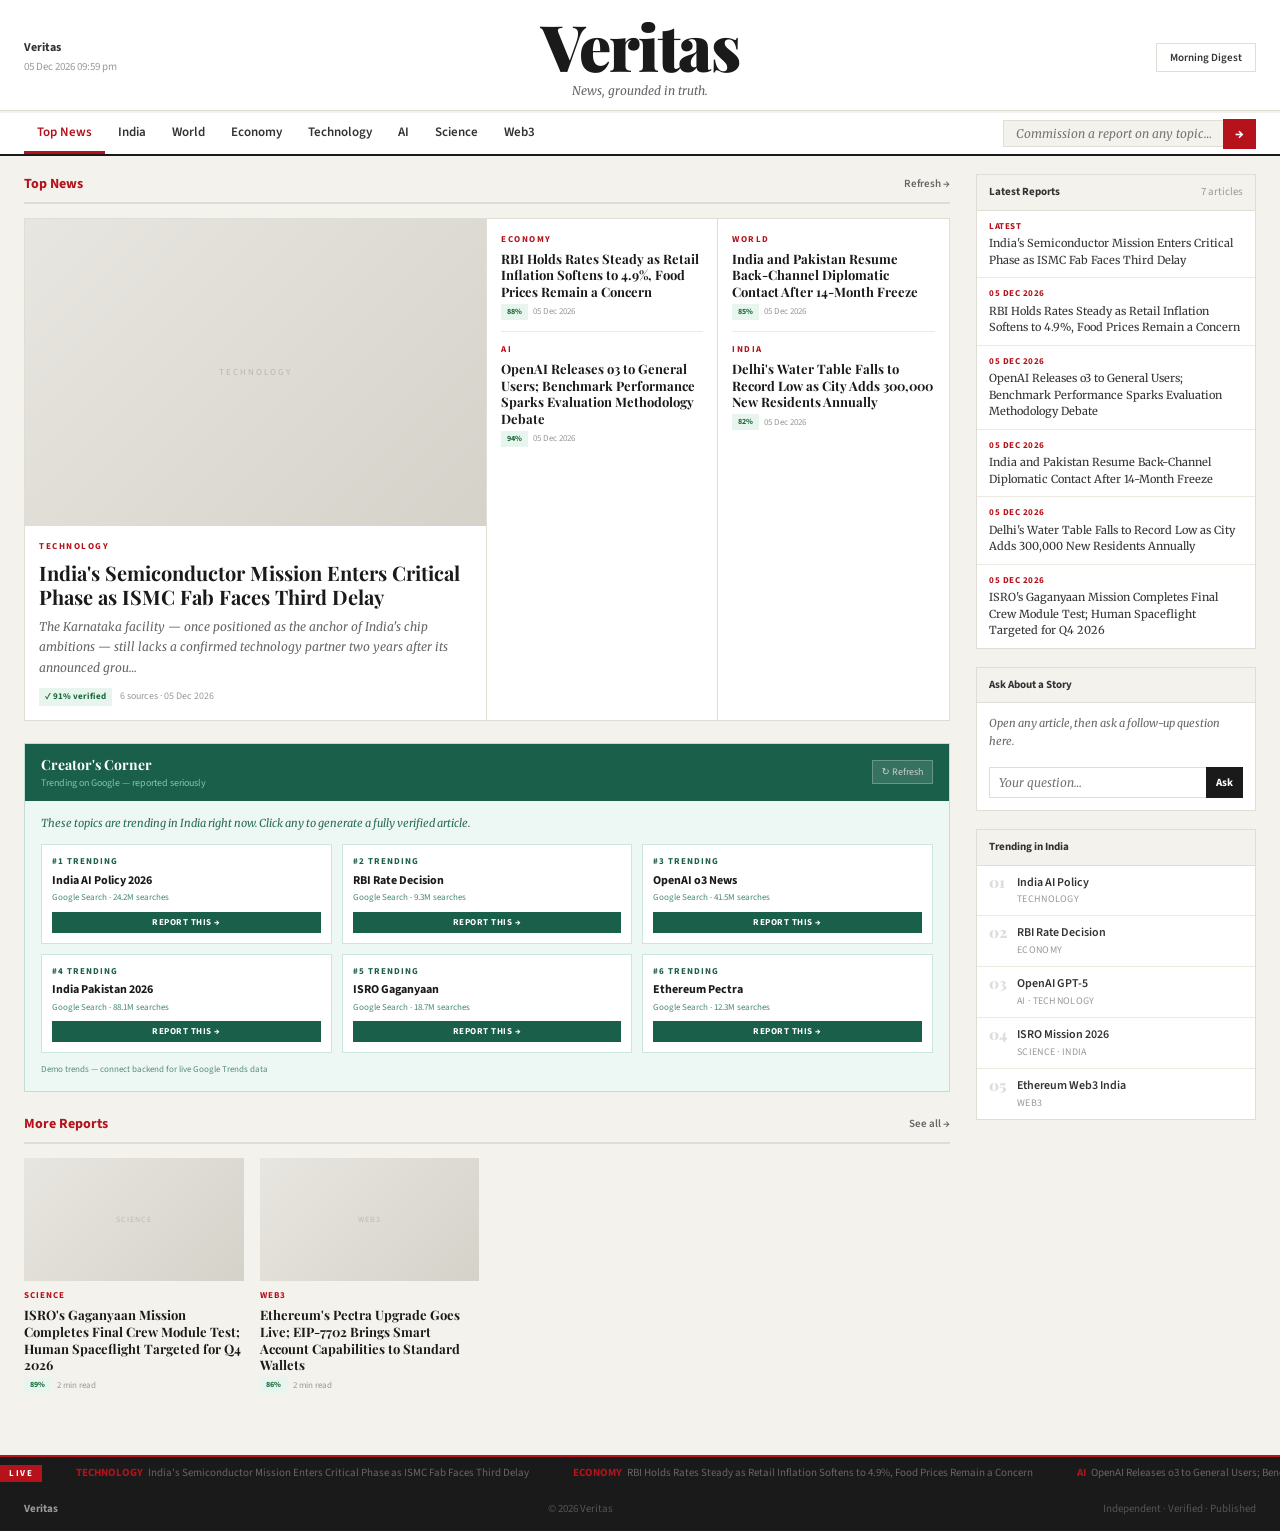
==== commit 34f79fda: "UI tweak: remove redundant navigation strip and add time to masthead" ====
--- a/frontend/index.html
+++ b/frontend/index.html
@@ -1618,12 +1618,7 @@
 
 <body>
 
-  <!-- TOP STRIP -->
-  <div class="ts">
-    <div><a href="#">India</a><a href="#">World</a><a href="#">Economy</a><a href="#">Technology</a><a
-        href="#">Science</a><a href="#">Web3</a></div>
-    <span id="tsDate" style="font-size:10px;"></span>
-  </div>
+  <!-- TOP STRIP REMOVED -->
 
   <!-- MASTHEAD -->
   <div class="mh">
@@ -1955,8 +1950,8 @@
 
     function setDates() {
       const n = new Date();
-      document.getElementById('tsDate').textContent = n.toLocaleDateString('en-IN', { weekday: 'long', year: 'numeric', month: 'long', day: 'numeric' });
-      document.getElementById('mhDate').textContent = n.toLocaleDateString('en-IN', { year: 'numeric', month: 'short', day: '2-digit' });
+      
+      document.getElementById('mhDate').textContent = n.toLocaleDateString('en-IN', { year: 'numeric', month: 'short', day: '2-digit' }) + '  ' + n.toLocaleTimeString('en-IN', { hour: '2-digit', minute: '2-digit' });
       document.getElementById('footerDate').textContent = '© ' + n.getFullYear() + ' Veritas';
     }
 
@@ -2238,37 +2233,31 @@
       addMsg(c, q, 'u');
       document.getElementById('mqInp').value = '';
 
-      // For demo articles or offline backend → use Claude API directly
-      if (!BACKEND_LIVE.value || (current && String(current.id).startsWith('d'))) {
-        await askClientSide(c, q, current?.body || '');
-        return;
-      }
-      try {
-        const r = await fetch(`${API}/qa`, { method: 'POST', headers: { 'Content-Type': 'application/json' }, body: JSON.stringify({ question: q, article_id: current?.id }) });
-        const d = await r.json();
-        addMsg(c, d.answer, 'ai');
-      } catch { await askClientSide(c, q, current?.body || ''); }
-    }
-
-    async function askClientSide(container, question, articleBody) {
       const loadEl = document.createElement('div');
       loadEl.className = 'mqm';
       loadEl.textContent = 'Thinking…';
-      container.appendChild(loadEl);
+      c.appendChild(loadEl);
+
       try {
-        const response = await fetch('https://api.anthropic.com/v1/messages', {
+        const r = await fetch(`${API}/qa`, {
           method: 'POST',
           headers: { 'Content-Type': 'application/json' },
-          body: JSON.stringify({
-            model: 'claude-sonnet-4-20250514', max_tokens: 600,
-            messages: [{ role: 'user', content: `You are a journalist answering a reader question.\n\nArticle:\n${articleBody}\n\nQuestion: ${question}\n\nAnswer in 2-3 clear sentences based on the article.` }]
-          })
+          body: JSON.stringify({ question: q, article_id: current?.id || null }),
+          signal: AbortSignal.timeout(30000)
         });
-        const data = await response.json();
+        if (!r.ok) throw new Error(`Server error ${r.status}`);
+        const d = await r.json();
         loadEl.remove();
-        addMsg(container, data.content[0].text, 'ai');
-      } catch {
-        loadEl.textContent = 'Start the backend server to enable live Q&A.';
+        if (d.answer) {
+          addMsg(c, d.answer, 'ai');
+        } else if (d.detail) {
+          addMsg(c, 'Error: ' + d.detail, 'ai');
+        } else {
+          addMsg(c, 'No answer returned.', 'ai');
+        }
+      } catch (err) {
+        loadEl.remove();
+        addMsg(c, 'Q&A unavailable — backend may be starting up. Try again in a moment.', 'ai');
       }
     }
 
@@ -2278,11 +2267,31 @@
       const c = document.getElementById('sqMsgs');
       addMsg(c, q, 'u');
       document.getElementById('sqInp').value = '';
+
+      const loadEl = document.createElement('div');
+      loadEl.className = 'mqm';
+      loadEl.textContent = 'Thinking…';
+      c.appendChild(loadEl);
+
       try {
-        const r = await fetch(`${API}/qa`, { method: 'POST', headers: { 'Content-Type': 'application/json' }, body: JSON.stringify({ question: q, article_id: current?.id || null }) });
+        const r = await fetch(`${API}/qa`, {
+          method: 'POST',
+          headers: { 'Content-Type': 'application/json' },
+          body: JSON.stringify({ question: q, article_id: current?.id || null }),
+          signal: AbortSignal.timeout(30000)
+        });
+        if (!r.ok) throw new Error(`Server error ${r.status}`);
         const d = await r.json();
-        addMsg(c, d.answer, 'ai');
-      } catch { await askClientSide(c, q, current?.body || ''); }
+        loadEl.remove();
+        if (d.answer) {
+          addMsg(c, d.answer, 'ai');
+        } else {
+          addMsg(c, 'No answer returned.', 'ai');
+        }
+      } catch (err) {
+        loadEl.remove();
+        addMsg(c, 'Q&A unavailable — backend may be starting up. Try again in a moment.', 'ai');
+      }
       c.scrollTop = c.scrollHeight;
     }
 
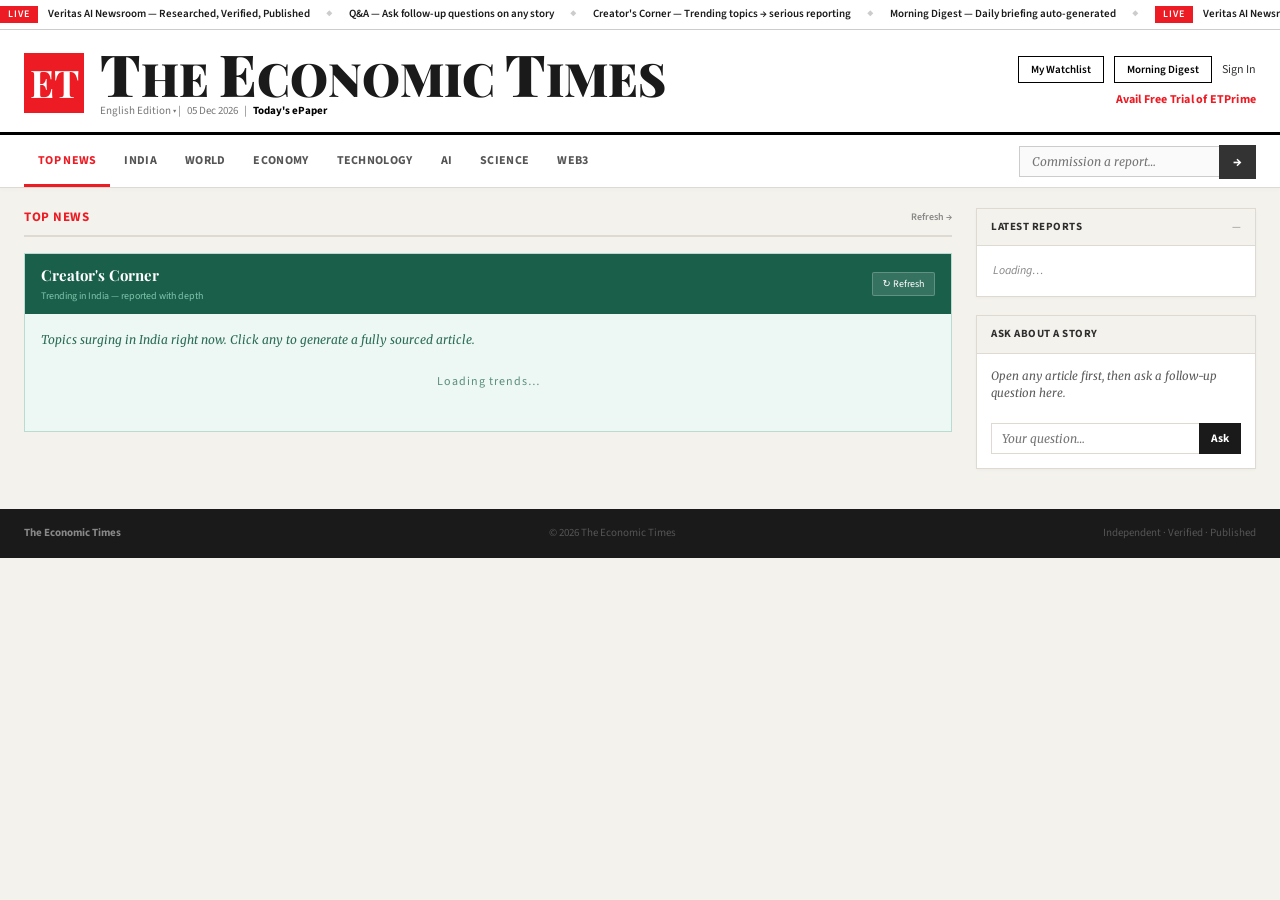
==== commit 1e0d7818: "Update frontend index.html with ET-style masthead and responsive animations" ====
--- a/frontend/index.html
+++ b/frontend/index.html
@@ -1,2373 +1,624 @@
 <!DOCTYPE html>
 <html lang="en">
-
 <head>
-  <meta charset="UTF-8">
-  <meta name="viewport" content="width=device-width, initial-scale=1.0">
-  <title>Veritas — News, grounded in truth.</title>
-  <link rel="preconnect" href="https://fonts.googleapis.com">
-  <link
-    href="https://fonts.googleapis.com/css2?family=Playfair+Display:ital,wght@0,700;0,900;1,400&family=Merriweather:ital,wght@0,300;0,400;1,300;1,400&family=Source+Sans+3:wght@400;600;700&display=swap"
-    rel="stylesheet">
-  <style>
-    *,
-    *::before,
-    *::after {
-      box-sizing: border-box;
-      margin: 0;
-      padding: 0;
-    }
-
-    :root {
-      --w: #fff;
-      --bg: #f4f2ed;
-      --ink: #1a1a1a;
-      --ink2: #333;
-      --ink3: #666;
-      --ink4: #999;
-      --red: #b5121b;
-      --red2: #8c0e15;
-      --green: #1a6b3a;
-      --border: #e0ddd5;
-      --border2: #ece9e1;
-      --cream: #fdf9f3;
-      --teal: #1a5f4a;
-      --teal-bg: #edf7f3;
-      --disp: 'Playfair Display', Georgia, serif;
-      --body: 'Merriweather', Georgia, serif;
-      --sans: 'Source Sans 3', system-ui, sans-serif;
-    }
-
-    html {
-      font-size: 14px;
-    }
-
-    body {
-      background: var(--bg);
-      color: var(--ink);
-      font-family: var(--sans);
-      line-height: 1.5;
-      overflow-x: hidden;
-    }
-
-    a {
-      text-decoration: none;
-      color: inherit;
-    }
-
-    button {
-      cursor: pointer;
-      font-family: var(--sans);
-    }
-
-    /* TOP STRIP */
-    .ts {
-      background: var(--ink);
-      color: #888;
-      font-family: var(--sans);
-      font-size: 11px;
-      padding: 5px 24px;
-      display: flex;
-      justify-content: space-between;
-      align-items: center;
-    }
-
-    .ts a {
-      color: #777;
-      margin-right: 14px;
-      transition: color .15s;
-    }
-
-    .ts a:hover {
-      color: #fff;
-    }
-
-    /* MASTHEAD */
-    .mh {
-      background: var(--w);
-      border-bottom: 1px solid var(--border);
-      padding: 14px 24px 10px;
-      display: flex;
-      align-items: center;
-      justify-content: space-between;
-      gap: 16px;
-    }
-
-    .mh-info {
-      font-family: var(--sans);
-      font-size: 11px;
-      color: var(--ink4);
-      min-width: 120px;
-    }
-
-    .mh-info strong {
-      display: block;
-      font-size: 12px;
-      color: var(--ink2);
-      margin-bottom: 2px;
-    }
-
-    .mh-c {
-      text-align: center;
-      flex: 1;
-    }
-
-    .mh-name {
-      font-family: var(--disp);
-      font-size: clamp(32px, 5vw, 68px);
-      font-weight: 900;
-      letter-spacing: -1.5px;
-      line-height: 1;
-      color: var(--ink);
-    }
-
-    .mh-tag {
-      font-family: var(--body);
-      font-style: italic;
-      font-size: 12px;
-      color: var(--ink3);
-      margin-top: 4px;
-    }
-
-    .mh-acts {
-      display: flex;
-      gap: 8px;
-      flex-shrink: 0;
-      min-width: 120px;
-      justify-content: flex-end;
-    }
-
-    .btn-o {
-      font-family: var(--sans);
-      font-size: 11px;
-      font-weight: 600;
-      padding: 6px 13px;
-      border: 1.5px solid var(--border);
-      background: transparent;
-      color: var(--ink2);
-      transition: all .15s;
-      white-space: nowrap;
-    }
-
-    .btn-o:hover {
-      border-color: var(--ink);
-      background: var(--bg);
-    }
-
-    .btn-r {
-      font-family: var(--sans);
-      font-size: 11px;
-      font-weight: 700;
-      letter-spacing: .5px;
-      padding: 7px 16px;
-      background: var(--red);
-      color: #fff;
-      border: none;
-      transition: background .15s;
-      white-space: nowrap;
-    }
-
-    .btn-r:hover {
-      background: var(--red2);
-    }
-
-    /* LOADING */
-    .lbar {
-      height: 2px;
-      overflow: hidden;
-      background: transparent;
-    }
-
-    .lbar.on {
-      background: #eee;
-    }
-
-    .lfill {
-      height: 100%;
-      width: 30%;
-      background: var(--red);
-      display: none;
-      animation: ls 1s ease infinite;
-    }
-
-    .lbar.on .lfill {
-      display: block;
-    }
-
-    @keyframes ls {
-      0% {
-        transform: translateX(-100%)
-      }
-
-      100% {
-        transform: translateX(420%)
-      }
-    }
-
-    /* NAV */
-    .nav {
-      background: var(--w);
-      border-bottom: 2px solid var(--ink);
-      padding: 0 24px;
-      display: flex;
-      align-items: stretch;
-      justify-content: space-between;
-    }
-
-    .ntabs {
-      display: flex;
-      overflow-x: auto;
-      scrollbar-width: none;
-      gap: 0;
-    }
-
-    .ntabs::-webkit-scrollbar {
-      display: none;
-    }
-
-    .ntab {
-      font-family: var(--sans);
-      font-size: 13px;
-      font-weight: 600;
-      padding: 10px 13px;
-      border: none;
-      border-bottom: 3px solid transparent;
-      background: none;
-      color: var(--ink2);
-      transition: all .15s;
-      white-space: nowrap;
-    }
-
-    .ntab:hover {
-      color: var(--ink);
-    }
-
-    .ntab.on {
-      color: var(--red);
-      border-bottom-color: var(--red);
-    }
-
-    .nav-r {
-      display: flex;
-      align-items: center;
-      gap: 0;
-      padding: 5px 0;
-    }
-
-    .nc-inp {
-      font-family: var(--body);
-      font-style: italic;
-      font-size: 12px;
-      padding: 5px 12px;
-      border: 1px solid var(--border);
-      border-right: none;
-      background: var(--bg);
-      color: var(--ink);
-      outline: none;
-      width: 220px;
-    }
-
-    .nc-inp:focus {
-      border-color: var(--ink3);
-    }
-
-    .nc-btn {
-      padding: 5px 12px;
-      background: var(--red);
-      color: #fff;
-      border: none;
-      font-size: 14px;
-      font-weight: 700;
-      transition: background .15s;
-    }
-
-    .nc-btn:hover {
-      background: var(--red2);
-    }
-
-    /* LOADING NOTICE (replaces alert popup) */
-    .gen-notice {
-      display: none;
-      background: var(--cream);
-      border-bottom: 1px solid var(--border);
-      padding: 10px 24px;
-      font-family: var(--sans);
-      font-size: 12px;
-      color: var(--ink3);
-      align-items: center;
-      gap: 10px;
-    }
-
-    .gen-notice.show {
-      display: flex;
-    }
-
-    .gen-notice .spinner {
-      width: 14px;
-      height: 14px;
-      border: 2px solid var(--border);
-      border-top-color: var(--red);
-      border-radius: 50%;
-      animation: spin .8s linear infinite;
-      flex-shrink: 0;
-    }
-
-    @keyframes spin {
-      to {
-        transform: rotate(360deg)
-      }
-    }
-
-    .gen-notice .err {
-      color: var(--red);
-      font-weight: 600;
-    }
-
-    /* DIGEST */
-    .dstrip {
-      display: none;
-      background: var(--ink);
-      padding: 18px 24px;
-      border-bottom: 2px solid var(--red);
-    }
-
-    .dstrip.on {
-      display: block;
-    }
-
-    .dstrip-top {
-      display: flex;
-      justify-content: space-between;
-      align-items: center;
-      margin-bottom: 12px;
-    }
-
-    .dtitle {
-      font-family: var(--disp);
-      font-size: 15px;
-      font-weight: 700;
-      font-style: italic;
-      color: #fff;
-    }
-
-    .dclose {
-      font-family: var(--sans);
-      font-size: 10px;
-      letter-spacing: 1px;
-      text-transform: uppercase;
-      padding: 4px 9px;
-      background: none;
-      border: 1px solid #444;
-      color: #999;
-      cursor: pointer;
-    }
-
-    .dclose:hover {
-      background: #333;
-      color: #fff;
-    }
-
-    .dgrid {
-      display: grid;
-      grid-template-columns: repeat(auto-fill, minmax(200px, 1fr));
-      gap: 10px 20px;
-    }
-
-    .ditem {
-      display: flex;
-      gap: 10px;
-      padding-top: 10px;
-      border-top: 1px solid #282828;
-    }
-
-    .dnum {
-      font-family: var(--disp);
-      font-size: 20px;
-      font-weight: 900;
-      color: #2a2a2a;
-      min-width: 22px;
-      line-height: 1;
-    }
-
-    .dtext {
-      font-family: var(--body);
-      font-size: 11px;
-      line-height: 1.6;
-      color: #999;
-    }
-
-    /* PAGE */
-    .page {
-      max-width: 1280px;
-      margin: 0 auto;
-      padding: 18px 24px 40px;
-      display: grid;
-      grid-template-columns: 1fr 280px;
-      gap: 26px;
-    }
-
-    main {
-      min-width: 0;
-    }
-
-    /* SECTION HEADER */
-    .sh {
-      font-family: var(--sans);
-      font-size: 14px;
-      font-weight: 700;
-      color: var(--red);
-      padding-bottom: 7px;
-      border-bottom: 2px solid var(--border);
-      margin-bottom: 14px;
-      display: flex;
-      align-items: center;
-      justify-content: space-between;
-    }
-
-    .sh-m {
-      font-size: 11px;
-      font-weight: 600;
-      color: var(--ink3);
-      cursor: pointer;
-      transition: color .15s;
-    }
-
-    .sh-m:hover {
-      color: var(--ink);
-    }
-
-    /* TOP NEWS 3-COLUMN — Hindu-style */
-    .tnews {
-      display: grid;
-      grid-template-columns: 2fr 1fr 1fr;
-      background: var(--w);
-      border: 1px solid var(--border);
-      margin-bottom: 22px;
-    }
-
-    .lc {
-      border-right: 1px solid var(--border);
-      padding: 0;
-      cursor: pointer;
-      display: flex;
-      flex-direction: column;
-    }
-
-    .lc:hover .lhl {
-      color: var(--red);
-    }
-
-    /* Lead image — real photo */
-    .l-img {
-      width: 100%;
-      aspect-ratio: 3/2;
-      object-fit: cover;
-      display: block;
-      filter: saturate(0.88);
-    }
-
-    .l-ph {
-      width: 100%;
-      aspect-ratio: 3/2;
-      background: linear-gradient(135deg, #e8e6e0, #d5d2ca);
-      display: flex;
-      align-items: center;
-      justify-content: center;
-    }
-
-    .l-ph span {
-      font-family: var(--sans);
-      font-size: 9px;
-      letter-spacing: 2px;
-      text-transform: uppercase;
-      color: #b8b5ae;
-    }
-
-    .l-body {
-      padding: 14px 14px 14px;
-    }
-
-    .lsec {
-      font-family: var(--sans);
-      font-size: 9px;
-      font-weight: 700;
-      letter-spacing: 1.5px;
-      text-transform: uppercase;
-      color: var(--red);
-      margin-bottom: 7px;
-    }
-
-    .lhl {
-      font-family: var(--disp);
-      font-size: clamp(16px, 2vw, 20px);
-      font-weight: 700;
-      line-height: 1.2;
-      color: var(--ink);
-      margin-bottom: 8px;
-      transition: color .15s;
-    }
-
-    .ldek {
-      font-family: var(--body);
-      font-size: 12px;
-      line-height: 1.7;
-      color: var(--ink3);
-      font-style: italic;
-      margin-bottom: 10px;
-      flex: 1;
-    }
-
-    .lmeta {
-      display: flex;
-      align-items: center;
-      gap: 8px;
-      flex-wrap: wrap;
-    }
-
-    .cb {
-      display: inline-flex;
-      align-items: center;
-      gap: 3px;
-      font-family: var(--sans);
-      font-size: 9px;
-      font-weight: 700;
-      padding: 2px 6px;
-    }
-
-    .cb-h {
-      background: #e8f5ee;
-      color: #1a6b3a;
-    }
-
-    .cb-m {
-      background: #fff8e8;
-      color: #8a6a00;
-    }
-
-    .cb-l {
-      background: #fdecea;
-      color: var(--red);
-    }
-
-    .lby {
-      font-family: var(--sans);
-      font-size: 10px;
-      color: var(--ink4);
-    }
-
-    .mc {
-      border-right: 1px solid var(--border);
-      padding: 14px;
-    }
-
-    .rc {
-      padding: 14px;
-    }
-
-    .ci {
-      padding-bottom: 11px;
-      margin-bottom: 11px;
-      border-bottom: 1px solid var(--border2);
-      cursor: pointer;
-    }
-
-    .ci:last-child {
-      border-bottom: none;
-      margin-bottom: 0;
-      padding-bottom: 0;
-    }
-
-    .ci:hover .ci-hl {
-      color: var(--red);
-    }
-
-    .ci-sec {
-      font-family: var(--sans);
-      font-size: 9px;
-      font-weight: 700;
-      letter-spacing: 1.5px;
-      text-transform: uppercase;
-      color: var(--red);
-      margin-bottom: 4px;
-    }
-
-    .ci-hl {
-      font-family: var(--disp);
-      font-size: 13px;
-      font-weight: 700;
-      line-height: 1.3;
-      color: var(--ink);
-      transition: color .15s;
-      margin-bottom: 3px;
-    }
-
-    .ci-meta {
-      font-family: var(--sans);
-      font-size: 9px;
-      color: var(--ink4);
-      display: flex;
-      align-items: center;
-      gap: 5px;
-    }
-
-    /* 4-GRID */
-    .four-grid {
-      display: grid;
-      grid-template-columns: repeat(4, 1fr);
-      gap: 16px;
-      margin-bottom: 22px;
-    }
-
-    .fcard {
-      cursor: pointer;
-      transition: opacity .15s;
-    }
-
-    .fcard:hover {
-      opacity: .75;
-    }
-
-    .f-img {
-      width: 100%;
-      aspect-ratio: 16/9;
-      object-fit: cover;
-      display: block;
-      filter: saturate(0.88);
-      margin-bottom: 8px;
-    }
-
-    .f-ph {
-      width: 100%;
-      aspect-ratio: 16/9;
-      background: linear-gradient(135deg, #e8e6e0, #d5d2ca);
-      margin-bottom: 8px;
-      display: flex;
-      align-items: center;
-      justify-content: center;
-    }
-
-    .f-ph span {
-      font-size: 8px;
-      letter-spacing: 1px;
-      text-transform: uppercase;
-      color: #bbb;
-      font-family: var(--sans);
-    }
-
-    .f-sec {
-      font-family: var(--sans);
-      font-size: 9px;
-      font-weight: 700;
-      letter-spacing: 1px;
-      text-transform: uppercase;
-      color: var(--red);
-      margin-bottom: 4px;
-    }
-
-    .f-hl {
-      font-family: var(--disp);
-      font-size: 13px;
-      font-weight: 700;
-      line-height: 1.3;
-      color: var(--ink);
-    }
-
-    .f-meta {
-      font-family: var(--sans);
-      font-size: 9px;
-      color: var(--ink4);
-      margin-top: 3px;
-      display: flex;
-      gap: 6px;
-      align-items: center;
-    }
-
-    /* CLUSTER */
-    .cluster {
-      border: 1px solid var(--border);
-      background: var(--w);
-      margin-bottom: 22px;
-    }
-
-    .cl-head {
-      background: #fef9e8;
-      padding: 9px 14px;
-      border-bottom: 1px solid var(--border);
-      display: flex;
-      justify-content: space-between;
-      align-items: center;
-    }
-
-    .cl-title {
-      font-family: var(--disp);
-      font-size: 14px;
-      font-weight: 700;
-      color: var(--red);
-    }
-
-    .cl-body {
-      padding: 14px;
-      display: grid;
-      grid-template-columns: 1fr 2fr 1fr;
-      gap: 14px;
-    }
-
-    .cl-l {
-      border-right: 1px solid var(--border2);
-      padding-right: 14px;
-    }
-
-    .cl-m {
-      border-right: 1px solid var(--border2);
-      padding-right: 14px;
-    }
-
-    .cl-mph {
-      width: 100%;
-      height: 140px;
-      background: linear-gradient(135deg, #e8e6e0, #d5d2ca);
-      display: flex;
-      align-items: center;
-      justify-content: center;
-      margin-bottom: 8px;
-    }
-
-    .cl-mimg {
-      width: 100%;
-      height: 140px;
-      object-fit: cover;
-      filter: saturate(0.88);
-      margin-bottom: 8px;
-      display: block;
-    }
-
-    .cl-r {}
-
-    .clr {
-      padding: 7px 0;
-      border-bottom: 1px solid var(--border2);
-      cursor: pointer;
-    }
-
-    .clr:last-child {
-      border-bottom: none;
-    }
-
-    .clr:hover .clr-hl {
-      color: var(--red);
-    }
-
-    .clr-hl {
-      font-family: var(--body);
-      font-size: 11px;
-      line-height: 1.5;
-      color: var(--ink2);
-    }
-
-    .clr-by {
-      font-family: var(--sans);
-      font-size: 9px;
-      color: var(--ink4);
-      margin-top: 1px;
-      text-transform: uppercase;
-      letter-spacing: .3px;
-    }
-
-    /* CREATOR'S CORNER */
-    .cc {
-      background: var(--teal-bg);
-      border: 1px solid #c2ddd5;
-      margin-bottom: 22px;
-    }
-
-    .cc-h {
-      background: var(--teal);
-      padding: 10px 16px;
-      display: flex;
-      justify-content: space-between;
-      align-items: center;
-    }
-
-    .cc-ht {
-      font-family: var(--disp);
-      font-size: 14px;
-      font-weight: 700;
-      color: #fff;
-    }
-
-    .cc-hs {
-      font-family: var(--sans);
-      font-size: 10px;
-      color: #7fc4ab;
-      margin-top: 1px;
-    }
-
-    .cc-ref {
-      font-family: var(--sans);
-      font-size: 10px;
-      padding: 4px 9px;
-      background: rgba(255, 255, 255, .12);
-      border: 1px solid rgba(255, 255, 255, .25);
-      color: #ccc;
-      cursor: pointer;
-      transition: all .15s;
-    }
-
-    .cc-ref:hover {
-      background: rgba(255, 255, 255, .2);
-    }
-
-    .cc-body {
-      padding: 14px 16px;
-    }
-
-    .cc-intro {
-      font-family: var(--body);
-      font-style: italic;
-      font-size: 11px;
-      color: #2a6b56;
-      margin-bottom: 12px;
-      line-height: 1.6;
-    }
-
-    .cc-grid {
-      display: grid;
-      grid-template-columns: repeat(3, 1fr);
-      gap: 10px;
-    }
-
-    .cc-card {
-      background: var(--w);
-      border: 1px solid #cde6dc;
-      padding: 10px;
-      cursor: pointer;
-      transition: all .15s;
-    }
-
-    .cc-card:hover {
-      background: #d4f0e7;
-      border-color: #8fc4b2;
-    }
-
-    .cc-rank {
-      font-family: var(--sans);
-      font-size: 9px;
-      font-weight: 700;
-      letter-spacing: 1px;
-      text-transform: uppercase;
-      color: var(--teal);
-      margin-bottom: 4px;
-    }
-
-    .cc-topic {
-      font-family: var(--sans);
-      font-size: 12px;
-      font-weight: 700;
-      color: var(--ink);
-      margin-bottom: 3px;
-      line-height: 1.3;
-    }
-
-    .cc-stats {
-      font-family: var(--sans);
-      font-size: 9px;
-      color: #4a8a76;
-    }
-
-    .cc-btn {
-      font-family: var(--sans);
-      font-size: 9px;
-      font-weight: 700;
-      letter-spacing: .5px;
-      text-transform: uppercase;
-      padding: 4px 8px;
-      background: var(--teal);
-      color: #fff;
-      border: none;
-      margin-top: 7px;
-      display: block;
-      width: 100%;
-      transition: background .15s;
-    }
-
-    .cc-btn:hover {
-      background: var(--red);
-    }
-
-    .cc-meta {
-      font-family: var(--sans);
-      font-size: 9px;
-      color: #5a8e7b;
-      margin-top: 10px;
-    }
-
-    /* EMPTY */
-    .empty {
-      text-align: center;
-      padding: 48px 20px;
-      border: 1px dashed var(--border);
-      background: var(--w);
-      margin-bottom: 22px;
-    }
-
-    .e-hl {
-      font-family: var(--disp);
-      font-size: 20px;
-      font-weight: 400;
-      font-style: italic;
-      color: var(--ink4);
-      margin-bottom: 6px;
-    }
-
-    .e-sub {
-      font-family: var(--sans);
-      font-size: 10px;
-      letter-spacing: 1.5px;
-      text-transform: uppercase;
-      color: var(--ink4);
-      margin-bottom: 14px;
-    }
-
-    .e-btn {
-      font-family: var(--sans);
-      font-size: 11px;
-      font-weight: 700;
-      letter-spacing: 1px;
-      text-transform: uppercase;
-      padding: 9px 22px;
-      background: var(--ink);
-      color: #fff;
-      border: none;
-      cursor: pointer;
-      transition: background .15s;
-    }
-
-    .e-btn:hover {
-      background: var(--red);
-    }
-
-    /* SKELETON */
-    .sk {
-      background: #e5e2db;
-      animation: ska 1.4s ease infinite;
-    }
-
-    @keyframes ska {
-
-      0%,
-      100% {
-        opacity: .35
-      }
-
-      50% {
-        opacity: .8
-      }
-    }
-
-    /* SIDEBAR */
-    .sidebar {
-      display: flex;
-      flex-direction: column;
-      gap: 18px;
-    }
-
-    .sbox {
-      background: var(--w);
-      border: 1px solid var(--border);
-    }
-
-    .sbox-h {
-      padding: 9px 12px;
-      border-bottom: 1px solid var(--border);
-      background: var(--bg);
-      font-family: var(--sans);
-      font-size: 11px;
-      font-weight: 700;
-      color: var(--ink2);
-      display: flex;
-      justify-content: space-between;
-      align-items: center;
-    }
-
-    .sbox-h span {
-      font-weight: 400;
-      color: var(--ink4);
-    }
-
-    .sbox-b {
-      padding: 12px;
-    }
-
-    .lat-item {
-      padding: 9px 12px;
-      border-bottom: 1px solid var(--border2);
-      cursor: pointer;
-      transition: opacity .15s;
-    }
-
-    .lat-item:last-child {
-      border-bottom: none;
-    }
-
-    .lat-item:hover {
-      opacity: .7;
-    }
-
-    .lat-ago {
-      font-family: var(--sans);
-      font-size: 9px;
-      font-weight: 700;
-      text-transform: uppercase;
-      letter-spacing: .5px;
-      color: var(--red);
-      margin-bottom: 2px;
-    }
-
-    .lat-hl {
-      font-family: var(--body);
-      font-size: 11px;
-      font-weight: 400;
-      line-height: 1.5;
-      color: var(--ink2);
-    }
-
-    .qa-hint {
-      font-family: var(--body);
-      font-style: italic;
-      font-size: 11px;
-      color: var(--ink3);
-      line-height: 1.6;
-      margin-bottom: 9px;
-    }
-
-    .qa-msgs {
-      display: flex;
-      flex-direction: column;
-      gap: 6px;
-      margin-bottom: 8px;
-      max-height: 180px;
-      overflow-y: auto;
-    }
-
-    .qm {
-      font-family: var(--sans);
-      font-size: 11px;
-      line-height: 1.5;
-      padding: 6px 8px;
-      border-left: 2px solid var(--border2);
-      color: var(--ink2);
-      background: var(--bg);
-    }
-
-    .qm.u {
-      border-left-color: var(--red);
-      background: #fdf5f5;
-      font-style: italic;
-      color: var(--ink3);
-    }
-
-    .qa-row {
-      display: flex;
-    }
-
-    .qa-inp {
-      flex: 1;
-      font-family: var(--body);
-      font-style: italic;
-      font-size: 12px;
-      padding: 7px 9px;
-      border: 1px solid var(--border);
-      border-right: none;
-      background: var(--w);
-      color: var(--ink);
-      outline: none;
-    }
-
-    .qa-inp:focus {
-      border-color: var(--ink3);
-    }
-
-    .qa-go {
-      font-family: var(--sans);
-      font-size: 11px;
-      font-weight: 700;
-      padding: 7px 10px;
-      background: var(--ink);
-      color: #fff;
-      border: none;
-      transition: background .15s;
-    }
-
-    .qa-go:hover {
-      background: var(--red);
-    }
-
-    .tr-item {
-      display: flex;
-      gap: 10px;
-      padding: 9px 12px;
-      border-bottom: 1px solid var(--border2);
-      cursor: pointer;
-      transition: opacity .15s;
-    }
-
-    .tr-item:last-child {
-      border-bottom: none;
-    }
-
-    .tr-item:hover {
-      opacity: .7;
-    }
-
-    .tr-num {
-      font-family: var(--disp);
-      font-size: 15px;
-      font-weight: 900;
-      color: #ddd;
-      min-width: 18px;
-      line-height: 1;
-    }
-
-    .tr-text {
-      font-family: var(--sans);
-      font-size: 12px;
-      font-weight: 600;
-      line-height: 1.4;
-      color: var(--ink2);
-    }
-
-    .tr-text span {
-      display: block;
-      font-weight: 400;
-      font-size: 10px;
-      color: var(--ink4);
-      margin-top: 1px;
-      text-transform: uppercase;
-      letter-spacing: .3px;
-    }
-
-    /* MODAL */
-    .mbg {
-      display: none;
-      position: fixed;
-      inset: 0;
-      background: rgba(0, 0, 0, .74);
-      z-index: 999;
-      overflow-y: auto;
-      padding: 26px 16px;
-    }
-
-    .mbg.on {
-      display: flex;
-      align-items: flex-start;
-      justify-content: center;
-    }
-
-    .modal {
-      background: var(--w);
-      max-width: 740px;
-      width: 100%;
-      border-top: 3px solid var(--ink);
-      animation: mIn .2s ease;
-    }
-
-    @keyframes mIn {
-      from {
-        opacity: 0;
-        transform: translateY(10px)
-      }
-
-      to {
-        opacity: 1;
-        transform: translateY(0)
-      }
-    }
-
-    .mbar {
-      display: flex;
-      justify-content: space-between;
-      align-items: center;
-      padding: 9px 22px;
-      border-bottom: 1px solid var(--border);
-      background: var(--bg);
-    }
-
-    .mbar-l {
-      font-family: var(--sans);
-      font-size: 10px;
-      letter-spacing: 1.5px;
-      text-transform: uppercase;
-      color: var(--ink3);
-    }
-
-    .mclose {
-      font-family: var(--sans);
-      font-size: 10px;
-      letter-spacing: 1px;
-      text-transform: uppercase;
-      padding: 4px 10px;
-      background: none;
-      border: 1px solid var(--border);
-      color: var(--ink3);
-      cursor: pointer;
-      transition: all .15s;
-    }
-
-    .mclose:hover {
-      background: var(--ink);
-      color: #fff;
-      border-color: var(--ink);
-    }
-
-    .mcontent {
-      padding: 24px 28px;
-    }
-
-    .mtag {
-      font-family: var(--sans);
-      font-size: 10px;
-      font-weight: 700;
-      letter-spacing: 1.5px;
-      text-transform: uppercase;
-      color: var(--red);
-      margin-bottom: 9px;
-    }
-
-    .mhl {
-      font-family: var(--disp);
-      font-size: clamp(20px, 2.8vw, 30px);
-      font-weight: 700;
-      line-height: 1.2;
-      color: var(--ink);
-      margin-bottom: 9px;
-    }
-
-    .mdek {
-      font-family: var(--body);
-      font-size: 13px;
-      font-style: italic;
-      line-height: 1.7;
-      color: var(--ink3);
-      border-left: 3px solid var(--red);
-      padding-left: 12px;
-      margin-bottom: 13px;
-    }
-
-    /* Modal hero image */
-    .m-img {
-      width: 100%;
-      max-height: 300px;
-      object-fit: cover;
-      display: block;
-      margin-bottom: 14px;
-      filter: saturate(0.88);
-    }
-
-    .mby {
-      font-family: var(--sans);
-      font-size: 10px;
-      color: var(--ink3);
-      display: flex;
-      gap: 12px;
-      align-items: center;
-      flex-wrap: wrap;
-      padding-bottom: 13px;
-      border-bottom: 1px solid var(--border);
-      margin-bottom: 17px;
-    }
-
-    .mby strong {
-      color: var(--ink);
-    }
-
-    .mbody {
-      font-family: var(--body);
-      font-size: 14px;
-      line-height: 1.9;
-      color: var(--ink2);
-      max-width: 65ch;
-    }
-
-    .mbody p {
-      margin-bottom: 13px;
-    }
-
-    .mbody p:first-child::first-letter {
-      font-family: var(--disp);
-      font-size: 50px;
-      font-weight: 900;
-      float: left;
-      line-height: .78;
-      margin-right: 5px;
-      margin-top: 7px;
-      color: var(--ink);
-    }
-
-    /* Trust panel */
-    .tp {
-      margin-top: 18px;
-      padding: 14px 16px;
-      background: var(--bg);
-      border: 1px solid var(--border);
-    }
-
-    .tp-title {
-      font-family: var(--sans);
-      font-size: 10px;
-      font-weight: 700;
-      letter-spacing: 1.5px;
-      text-transform: uppercase;
-      color: var(--ink3);
-      margin-bottom: 12px;
-    }
-
-    .tp-grid {
-      display: grid;
-      grid-template-columns: repeat(3, 1fr);
-      gap: 10px;
-      margin-bottom: 12px;
-    }
-
-    .tp-stat {
-      text-align: center;
-    }
-
-    .tp-num {
-      font-family: var(--disp);
-      font-size: 22px;
-      font-weight: 900;
-      color: var(--ink);
-      line-height: 1;
-    }
-
-    .tp-lbl {
-      font-family: var(--sans);
-      font-size: 9px;
-      color: var(--ink4);
-      margin-top: 2px;
-      text-transform: uppercase;
-      letter-spacing: .5px;
-    }
-
-    .cbar-wrap {
-      margin-bottom: 10px;
-    }
-
-    .cbar-lbl {
-      font-family: var(--sans);
-      font-size: 10px;
-      color: var(--ink3);
-      margin-bottom: 4px;
-      display: flex;
-      justify-content: space-between;
-    }
-
-    .cbar {
-      height: 6px;
-      background: #e8e5de;
-      overflow: hidden;
-    }
-
-    .cfill {
-      height: 100%;
-      background: var(--green);
-      transition: width .8s ease;
-    }
-
-    .src-list {
-      display: flex;
-      flex-direction: column;
-      gap: 4px;
-    }
-
-    .src-row {
-      font-family: var(--sans);
-      font-size: 11px;
-      padding: 4px 0;
-      border-bottom: 1px solid var(--border2);
-      display: flex;
-      align-items: center;
-      gap: 8px;
-      color: var(--ink3);
-    }
-
-    .src-row:last-child {
-      border-bottom: none;
-    }
-
-    .src-row a {
-      color: var(--red);
-    }
-
-    .src-row a:hover {
-      opacity: .7;
-    }
-
-    /* Q&A in modal */
-    .mqa {
-      margin-top: 16px;
-      padding-top: 14px;
-      border-top: 1px solid var(--border);
-    }
-
-    .mqa-h {
-      font-family: var(--sans);
-      font-size: 10px;
-      font-weight: 700;
-      letter-spacing: 1.5px;
-      text-transform: uppercase;
-      color: var(--ink3);
-      margin-bottom: 8px;
-    }
-
-    .mqa-msgs {
-      display: flex;
-      flex-direction: column;
-      gap: 7px;
-      margin-bottom: 8px;
-    }
-
-    .mqm {
-      font-family: var(--body);
-      font-size: 12px;
-      line-height: 1.6;
-      padding: 8px 10px;
-      background: var(--bg);
-      color: var(--ink2);
-      border-left: 2px solid var(--border);
-    }
-
-    .mqm.u {
-      background: #fdf5f5;
-      border-left-color: var(--red);
-      font-style: italic;
-      color: var(--ink3);
-    }
-
-    .mqa-row {
-      display: flex;
-    }
-
-    .mqa-inp {
-      flex: 1;
-      font-family: var(--body);
-      font-style: italic;
-      font-size: 12px;
-      padding: 9px 12px;
-      border: 1px solid var(--border);
-      border-right: none;
-      background: var(--w);
-      color: var(--ink);
-      outline: none;
-    }
-
-    .mqa-inp:focus {
-      border-color: var(--ink3);
-    }
-
-    .mqa-go {
-      font-family: var(--sans);
-      font-size: 11px;
-      font-weight: 700;
-      padding: 9px 13px;
-      background: var(--ink);
-      color: #fff;
-      border: none;
-      transition: background .15s;
-    }
-
-    .mqa-go:hover {
-      background: var(--red);
-    }
-
-    /* TICKER */
-    .bticker {
-      background: var(--ink);
-      border-top: 2px solid var(--red);
-      overflow: hidden;
-      white-space: nowrap;
-      padding: 5px 0;
-    }
-
-    .btrack {
-      display: inline-flex;
-      animation: bsc 35s linear infinite;
-    }
-
-    .btrack:hover {
-      animation-play-state: paused;
-    }
-
-    @keyframes bsc {
-      0% {
-        transform: translateX(0)
-      }
-
-      100% {
-        transform: translateX(-50%)
-      }
-    }
-
-    .btick {
-      font-family: var(--sans);
-      font-size: 11px;
-      padding: 0 22px;
-      color: #666;
-    }
-
-    .btick em {
-      color: var(--red);
-      font-style: normal;
-      font-weight: 700;
-      margin-right: 5px;
-    }
-
-    .blabel {
-      display: inline-block;
-      background: var(--red);
-      color: #fff;
-      font-family: var(--sans);
-      font-size: 9px;
-      font-weight: 700;
-      letter-spacing: 1.5px;
-      text-transform: uppercase;
-      padding: 0 9px;
-      margin-right: 12px;
-      line-height: 1.9;
-    }
-
-    /* FOOTER */
-    .footer {
-      background: var(--ink);
-      color: #555;
-      padding: 13px 24px;
-      display: flex;
-      justify-content: space-between;
-      align-items: center;
-      font-family: var(--sans);
-      font-size: 11px;
-      flex-wrap: wrap;
-      gap: 8px;
-    }
-
-    .footer strong {
-      color: #999;
-    }
-
-    /* RESPONSIVE */
-    @media(max-width:1000px) {
-      .page {
-        grid-template-columns: 1fr;
-      }
-
-      .tnews,
-      .cl-body {
-        grid-template-columns: 1fr;
-      }
-
-      .lc,
-      .mc {
-        border-right: none;
-        border-bottom: 1px solid var(--border);
-      }
-
-      .cl-l,
-      .cl-m {
-        border-right: none;
-        border-bottom: 1px solid var(--border2);
-        padding-right: 0;
-        padding-bottom: 12px;
-      }
-
-      .four-grid {
-        grid-template-columns: 1fr 1fr;
-      }
-
-      .cc-grid {
-        grid-template-columns: 1fr 1fr;
-      }
-    }
-
-    @media(max-width:600px) {
-      .mh {
-        flex-direction: column;
-        gap: 8px;
-      }
-
-      .mh-info,
-      .mh-acts {
-        display: none;
-      }
-
-      .four-grid {
-        grid-template-columns: 1fr;
-      }
-
-      .cc-grid {
-        grid-template-columns: 1fr;
-      }
-
-      .page,
-      .nav {
-        padding-left: 14px;
-        padding-right: 14px;
-      }
-    }
-  </style>
+<meta charset="UTF-8">
+<meta name="viewport" content="width=device-width, initial-scale=1.0">
+<title>Veritas — News, grounded in truth.</title>
+<link rel="preconnect" href="https://fonts.googleapis.com">
+<link href="https://fonts.googleapis.com/css2?family=Playfair+Display:ital,wght@0,700;0,900;1,400;1,700&family=Merriweather:ital,wght@0,300;0,400;1,300;1,400&family=Source+Sans+3:wght@400;600;700&display=swap" rel="stylesheet">
+<style>
+*,*::before,*::after{box-sizing:border-box;margin:0;padding:0;}
+:root{
+  --w:#ffffff;--bg:#f4f2ed;--ink:#1a1a1a;--ink2:#2e2e2e;--ink3:#5a5a5a;--ink4:#888;
+  --red:#b5121b;--red2:#8c0e15;--green:#1a6b3a;
+  --border:#dedad1;--border2:#eae7de;--cream:#fdf9f2;
+  --teal:#1a5f4a;--teal-bg:#edf7f3;
+  --disp:'Playfair Display',Georgia,serif;
+  --body:'Merriweather',Georgia,serif;
+  --sans:'Source Sans 3',system-ui,sans-serif;
+}
+html{font-size:14px;}
+body{background:var(--bg);color:var(--ink);font-family:var(--sans);line-height:1.5;overflow-x:hidden;}
+a{text-decoration:none;color:inherit;}
+button{cursor:pointer;font-family:var(--sans);}
+
+/* ── MARQUEE TOP ── */
+.marquee-top{
+  background:var(--w);color:#1a1a1a;border-bottom:1px solid #ccc;
+  font-family:var(--sans);font-size:11px;font-weight:600;
+  padding:6px 0;overflow:hidden;white-space:nowrap;
+}
+.marquee-inner{
+  display:inline-flex;gap:0;
+  animation:marquee 40s linear infinite;
+}
+.marquee-inner:hover{animation-play-state:paused;}
+@keyframes marquee{0%{transform:translateX(0)}100%{transform:translateX(-50%)}}
+.m-sep{color:#ccc;margin:0 16px;}
+.m-label{background:#ed1c24;color:#fff;padding:1px 8px;margin-right:10px;font-size:10px;letter-spacing:1px;text-transform:uppercase;}
+
+/* ── MASTHEAD (Economic Times Style) ── */
+.mh{background:var(--w);border-bottom:3px solid #000;padding:16px 24px 12px;display:flex;align-items:center;justify-content:space-between;gap:16px;}
+.mh-c{display:flex;align-items:center;gap:16px;}
+.mh-logo {
+    background: #ed1c24;
+    color: white;
+    width: 60px;
+    height: 60px;
+    display: flex;
+    align-items: center;
+    justify-content: center;
+    font-family: var(--disp);
+    font-size: 38px;
+    font-weight: 700;
+    line-height: 1;
+}
+.mh-name-wrapper {
+   display: flex;
+   flex-direction: column;
+}
+.mh-name{font-family:var(--disp);font-size:46px;font-weight:900;letter-spacing:0px;line-height:0.95;color:var(--ink); text-transform: uppercase;}
+.mh-name span {font-size: 58px;}
+.mh-tag{font-family:var(--sans);font-size:11px;color:#777;margin-top:2px; display: flex; align-items: center; gap: 6px;}
+.mh-tag strong { color: #000; font-weight: 700; }
+
+.mh-acts{display:flex;flex-direction:column;align-items:flex-end; gap:8px;}
+.mh-acts-top { display: flex; align-items: center; gap: 10px;}
+.btn-w{font-family:var(--sans);font-size:11px;font-weight:600;padding:5px 12px;border:1px solid #000;background:#fff;color:#000;transition:all .2s ease-in-out;}
+.btn-w:hover{background:#000;color:#fff; transform: translateY(-1px);}
+.btn-link { font-family:var(--sans); font-size:12px; color: #333; text-decoration: none; cursor:pointer;}
+.btn-link:hover { color: #ed1c24; text-decoration: underline;}
+.promo-text { color: #ed1c24; font-family: var(--sans); font-size: 12px; font-weight: 700; letter-spacing: 0.2px; animation: pulseRed 2s infinite;}
+@keyframes pulseRed { 0% {opacity:1;} 50% {opacity:0.7;} 100% {opacity:1;} }
+
+/* ── LOADING ── */
+.lbar{height:2px;overflow:hidden;background:#fff;}
+.lfill{height:100%;width:30%;background:#ed1c24;display:none;animation:ls 1s ease infinite;}
+.lbar.on .lfill{display:block;}
+@keyframes ls{0%{transform:translateX(-100%)}100%{transform:translateX(420%)}}
+
+/* ── NOTICE ── */
+.notice{display:none;background:var(--cream);border-bottom:1px solid var(--border);padding:8px 24px;font-family:var(--sans);font-size:12px;color:var(--ink3);align-items:center;gap:10px;}
+.notice.show{display:flex; animation: slideDown 0.3s ease;}
+@keyframes slideDown { from { transform: translateY(-10px); opacity: 0; } to { transform: translateY(0); opacity: 1; }}
+.notice .sp{width:13px;height:13px;border:2px solid var(--border);border-top-color:#ed1c24;border-radius:50%;animation:spin .7s linear infinite;flex-shrink:0;}
+@keyframes spin{to{transform:rotate(360deg)}}
+.notice .err{color:#ed1c24;font-weight:600;}
+
+/* ── NAV ── */
+.nav{background:var(--w);border-bottom:1px solid var(--border);padding:0 24px;display:flex;align-items:stretch;justify-content:space-between;box-shadow: 0 2px 4px rgba(0,0,0,0.02);}
+.ntabs{display:flex;overflow-x:auto;scrollbar-width:none;}
+.ntabs::-webkit-scrollbar{display:none;}
+.ntab{font-family:var(--sans);font-size:12px;font-weight:700;padding:12px 14px;border:none;border-bottom:3px solid transparent;background:none;color:#555;transition:all .3s ease;white-space:nowrap;text-transform:uppercase;letter-spacing:.3px;}
+.ntab:hover{color:#ed1c24;}
+.ntab.on{color:#ed1c24;border-bottom-color:#ed1c24;}
+.nav-r{display:flex;align-items:center;gap:0;padding:8px 0;}
+.nc-inp{font-family:var(--body);font-style:italic;font-size:12px;padding:7px 12px;border:1px solid #ccc;border-right:none;background:#fafafa;color:var(--ink);outline:none;width:200px;transition:all .3s ease;}
+.nc-inp:focus{border-color:#333; width:220px; background:#fff;}
+.nc-btn{padding:7px 14px;background:#333;color:#fff;border:none;font-size:14px;font-weight:700;transition:background .2s;}
+.nc-btn:hover{background:#ed1c24;}
+
+/* ── DIGEST ── */
+.dstrip{display:none;background:var(--ink);padding:16px 24px;border-bottom:2px solid var(--red);animation:fadeIn 0.4s ease;}
+@keyframes fadeIn { from { opacity: 0; } to { opacity: 1; } }
+.dstrip.on{display:block;}
+.dstrip-top{display:flex;justify-content:space-between;align-items:center;margin-bottom:12px;}
+.dtitle{font-family:var(--disp);font-size:16px;font-weight:700;font-style:italic;color:#fff;}
+.dclose{font-family:var(--sans);font-size:10px;letter-spacing:1px;text-transform:uppercase;padding:4px 10px;background:none;border:1px solid #444;color:#888;cursor:pointer; transition:all 0.2s;}
+.dclose:hover{background:#ed1c24;color:#fff;}
+.dgrid{display:grid;grid-template-columns:repeat(auto-fill,minmax(200px,1fr));gap:12px 20px;}
+.ditem{display:flex;gap:10px;padding-top:10px;border-top:1px solid #252525; animation:slideUp 0.4s ease backwards;}
+@keyframes slideUp { from {opacity:0; transform:translateY(10px);} to {opacity:1; transform:translateY(0);} }
+.dnum{font-family:var(--disp);font-size:20px;font-weight:900;color:#333;min-width:20px;line-height:1;}
+.dtext{font-family:var(--body);font-size:11.5px;line-height:1.6;color:#aaa;}
+
+/* ── PAGE LAYOUT ── */
+.page{max-width:1280px;margin:0 auto;padding:20px 24px 40px;display:grid;grid-template-columns:1fr 280px;gap:24px;}
+main{min-width:0; animation: fadeIn 0.5s ease;}
+
+/* ── SECTION HEADER ── */
+.sh{font-family:var(--sans);font-size:13px;font-weight:700;color:#ed1c24;text-transform:uppercase;letter-spacing:.5px;padding-bottom:8px;border-bottom:2px solid var(--border);margin-bottom:16px;display:flex;align-items:center;justify-content:space-between;}
+.sh-m{font-size:10px;font-weight:600;color:var(--ink4);cursor:pointer;text-transform:none;letter-spacing:0;transition:color .2s;}
+.sh-m:hover{color:#ed1c24;}
+
+/* ── DISPLAY CARDS WITH HOVER ANIMATIONS ── */
+.tnews, .cluster, .sbox { box-shadow: 0 1px 3px rgba(0,0,0,0.03); transition: box-shadow 0.3s ease; }
+.tnews:hover, .cluster:hover, .sbox:hover { box-shadow: 0 4px 12px rgba(0,0,0,0.06); }
+
+/* ── TOP NEWS — 3 col ── */
+.tnews{display:grid;grid-template-columns:2fr 1fr 1fr;background:var(--w);border:1px solid var(--border);margin-bottom:20px;}
+.lc{border-right:1px solid var(--border);cursor:pointer;display:flex;flex-direction:column;overflow:hidden;}
+.lc:hover .lhl{color:#ed1c24;}
+.lc:hover .l-img {transform: scale(1.02);}
+.l-img{width:100%;aspect-ratio:3/2;object-fit:cover;display:block;filter:saturate(.85)contrast(1.05); transition:transform 0.5s ease;}
+.l-ph{width:100%;aspect-ratio:3/2;background:linear-gradient(135deg,#ddd,#c8c5bc);display:flex;align-items:center;justify-content:center;}
+.l-ph span{font-family:var(--sans);font-size:9px;letter-spacing:2px;text-transform:uppercase;color:#aaa;}
+.l-body{padding:14px 16px;flex:1;display:flex;flex-direction:column;}
+.lsec{font-family:var(--sans);font-size:9px;font-weight:700;letter-spacing:1.5px;text-transform:uppercase;color:#ed1c24;margin-bottom:6px;}
+.lhl{font-family:var(--disp);font-size:clamp(16px,2vw,22px);font-weight:700;line-height:1.2;color:var(--ink);margin-bottom:8px;transition:color .2s;}
+.ldek{font-family:var(--body);font-size:12px;line-height:1.65;color:var(--ink3);font-style:italic;margin-bottom:12px;flex:1;}
+.lmeta{display:flex;align-items:center;gap:8px;flex-wrap:wrap;margin-top:auto;}
+.cb{display:inline-flex;align-items:center;gap:2px;font-family:var(--sans);font-size:9px;font-weight:700;padding:3px 6px; border-radius:2px;}
+.cb-h{background:#e4f5ec;color:#1a6b3a;}.cb-m{background:#fff8e6;color:#8a6a00;}.cb-l{background:#fdecea;color:#ed1c24;}
+.lby{font-family:var(--sans);font-size:10px;color:var(--ink4);}
+
+.mc{border-right:1px solid var(--border);padding:14px;}
+.rc{padding:14px;}
+.ci{padding-bottom:12px;margin-bottom:12px;border-bottom:1px solid var(--border2);cursor:pointer;}
+.ci:last-child{border-bottom:none;margin-bottom:0;padding-bottom:0;}
+.ci:hover .ci-hl{color:#ed1c24;}
+.ci-sec{font-family:var(--sans);font-size:9px;font-weight:700;letter-spacing:1.5px;text-transform:uppercase;color:#ed1c24;margin-bottom:4px;}
+.ci-hl{font-family:var(--disp);font-size:13px;font-weight:700;line-height:1.3;color:var(--ink);transition:color .2s;margin-bottom:5px;}
+.ci-meta{font-family:var(--sans);font-size:9px;color:var(--ink4);display:flex;align-items:center;gap:6px;}
+
+/* ── SECOND ROW: thumb cards ── */
+.thumb-row{display:grid;grid-template-columns:repeat(4,1fr);gap:16px;margin-bottom:20px;}
+.tc{background:var(--w);cursor:pointer;border:1px solid var(--border);transition:all .3s ease; overflow:hidden;}
+.tc:hover{box-shadow: 0 4px 10px rgba(0,0,0,0.06); transform:translateY(-2px);}
+.tc:hover .tc-img {transform:scale(1.03);}
+.tc-img{width:100%;aspect-ratio:16/9;object-fit:cover;display:block;filter:saturate(.85)contrast(1.04); transition: transform 0.5s ease;}
+.tc-ph{width:100%;aspect-ratio:16/9;background:linear-gradient(135deg,#e0ddd5,#ccc9c0);display:flex;align-items:center;justify-content:center;}
+.tc-ph span{font-size:8px;letter-spacing:1px;text-transform:uppercase;color:#aaa;font-family:var(--sans);}
+.tc-body{padding:12px;}
+.tc-sec{font-family:var(--sans);font-size:9px;font-weight:700;letter-spacing:1px;text-transform:uppercase;color:#ed1c24;margin-bottom:4px;}
+.tc-hl{font-family:var(--disp);font-size:13px;font-weight:700;line-height:1.27;color:var(--ink); transition:color 0.2s;}
+.tc:hover .tc-hl { color: #ed1c24; }
+.tc-meta{font-family:var(--sans);font-size:9px;color:var(--ink4);margin-top:6px;display:flex;gap:6px;align-items:center;}
+
+/* ── CLUSTER (story group) ── */
+.cluster{border:1px solid var(--border);background:var(--w);margin-bottom:20px;}
+.cl-head{background:#fef9e8;padding:10px 14px;border-bottom:1px solid var(--border);display:flex;justify-content:space-between;align-items:center;}
+.cl-title{font-family:var(--disp);font-size:14px;font-weight:700;color:#ed1c24;}
+.cl-body{padding:14px;display:grid;grid-template-columns:1fr 1.8fr 1fr;gap:14px;}
+.cl-l{border-right:1px solid var(--border2);padding-right:14px;}
+.cl-m{border-right:1px solid var(--border2);padding-right:14px;overflow:hidden; cursor:pointer;}
+.cl-m:hover .cl-mimg {transform:scale(1.02); filter:saturate(1);}
+.cl-mimg{width:100%;height:140px;object-fit:cover;filter:saturate(.85);display:block;margin-bottom:8px; transition:all 0.5s ease;}
+.cl-mph{width:100%;height:140px;background:linear-gradient(135deg,#e0ddd5,#ccc9c0);display:flex;align-items:center;justify-content:center;margin-bottom:8px;}
+.clr{padding:8px 0;border-bottom:1px solid var(--border2);cursor:pointer;}
+.clr:last-child{border-bottom:none;}
+.clr:hover .clr-hl{color:#ed1c24;}
+.clr-hl{font-family:var(--body);font-size:11.5px;line-height:1.5;color:var(--ink2); transition:color 0.2s;}
+.clr-by{font-family:var(--sans);font-size:9px;color:var(--ink4);margin-top:2px;text-transform:uppercase;letter-spacing:.3px;}
+
+/* ── CREATOR'S CORNER ── */
+.cc{background:var(--teal-bg);border:1px solid #b8dbd2;margin-bottom:20px;}
+.cc-h{background:var(--teal);padding:10px 16px;display:flex;justify-content:space-between;align-items:center;}
+.cc-ht{font-family:var(--disp);font-size:15px;font-weight:700;color:#fff;}
+.cc-hs{font-family:var(--sans);font-size:10px;color:#7fc4ab;margin-top:2px;}
+.cc-ref{font-family:var(--sans);font-size:10px;padding:4px 10px;background:rgba(255,255,255,.12);border:1px solid rgba(255,255,255,.22);color:#fff;cursor:pointer;transition:all .2s; border-radius:2px;}
+.cc-ref:hover{background:rgba(255,255,255,.25); transform:scale(1.05);}
+.cc-body{padding:16px;}
+.cc-intro{font-family:var(--body);font-style:italic;font-size:12px;color:#2a6b56;margin-bottom:12px;line-height:1.6;}
+.cc-grid{display:grid;grid-template-columns:repeat(3,1fr);gap:10px;}
+.cc-card{background:var(--w);border:1px solid #cde8dc;padding:12px;cursor:pointer;transition:all .2s;}
+.cc-card:hover{background:#d4f0e7;border-color:#8fc4b2; transform:translateY(-2px); box-shadow:0 3px 6px rgba(0,0,0,0.05);}
+.cc-rank{font-family:var(--sans);font-size:9px;font-weight:700;letter-spacing:1px;text-transform:uppercase;color:var(--teal);margin-bottom:4px;}
+.cc-topic{font-family:var(--sans);font-size:12px;font-weight:700;color:var(--ink);margin-bottom:3px;line-height:1.3;}
+.cc-stats{font-family:var(--sans);font-size:9.5px;color:#4a8a76;}
+.cc-btn{font-family:var(--sans);font-size:10px;font-weight:700;letter-spacing:.5px;text-transform:uppercase;padding:5px 8px;background:var(--teal);color:#fff;border:none;margin-top:8px;display:block;width:100%;transition:background .2s;}
+.cc-card:hover .cc-btn {background:#ed1c24;}
+.cc-meta{font-family:var(--sans);font-size:9px;color:#5a8e7b;margin-top:12px;}
+
+/* ── SKELETON WITH SMOOTH PULSE ── */
+.sk{background:linear-gradient(90deg, #e0ddd5 25%, #ece9e1 50%, #e0ddd5 75%); background-size:200% 100%; animation:ska 1.8s infinite linear;}
+@keyframes ska{0%{background-position:200% 0;}100%{background-position:-200% 0;}}
+
+/* ── SIDEBAR ── */
+.sidebar{display:flex;flex-direction:column;gap:18px;}
+.sbox{background:var(--w);border:1px solid var(--border);}
+.sbox-h{padding:10px 14px;border-bottom:1px solid var(--border);background:var(--bg);font-family:var(--sans);font-size:11px;font-weight:700;color:var(--ink2);text-transform:uppercase;letter-spacing:.5px;display:flex;justify-content:space-between;align-items:center;}
+.sbox-h span{font-weight:400;color:var(--ink4);text-transform:none;letter-spacing:0;}
+.sbox-b{padding:14px;}
+.lat-item{padding:10px 14px;border-bottom:1px solid var(--border2);cursor:pointer;transition:background .2s;}
+.lat-item:last-child{border-bottom:none;}
+.lat-item:hover{background:#fafafa;}
+.lat-ago{font-family:var(--sans);font-size:9px;font-weight:700;text-transform:uppercase;letter-spacing:.5px;color:#ed1c24;margin-bottom:3px;}
+.lat-hl{font-family:var(--body);font-size:11.5px;line-height:1.45;color:var(--ink2); transition:color 0.2s;}
+.lat-item:hover .lat-hl {color:#ed1c24;}
+
+/* QA Chat Widget */
+.qa-hint{font-family:var(--body);font-style:italic;font-size:11.5px;color:var(--ink3);line-height:1.55;margin-bottom:10px;}
+.qa-msgs{display:flex;flex-direction:column;gap:6px;margin-bottom:10px;max-height:180px;overflow-y:auto; scroll-behavior:smooth;}
+.qm{font-family:var(--sans);font-size:11.5px;line-height:1.45;padding:6px 9px;border-left:2px solid var(--border2);color:var(--ink2);background:var(--bg); animation: fadeIn 0.3s ease;}
+.qm.u{border-left-color:#ed1c24;background:#fdf5f5;font-style:italic;color:var(--ink3);}
+.qa-row{display:flex;}
+.qa-inp{flex:1;font-family:var(--body);font-style:italic;font-size:12px;padding:7px 10px;border:1px solid var(--border);border-right:none;background:var(--w);color:var(--ink);outline:none; transition:border 0.2s;}
+.qa-inp:focus{border-color:#333;}
+.qa-go{font-family:var(--sans);font-size:11.5px;font-weight:700;padding:7px 12px;background:var(--ink);color:#fff;border:none;transition:background .2s;}
+.qa-go:hover{background:#ed1c24;}
+
+.tr-item{display:flex;gap:12px;padding:10px 14px;border-bottom:1px solid var(--border2);cursor:pointer;transition:background .2s;}
+.tr-item:last-child{border-bottom:none;}
+.tr-item:hover{background:#fafafa;}
+.tr-item:hover .tr-text {color:#ed1c24;}
+.tr-num{font-family:var(--disp);font-size:16px;font-weight:900;color:#ddd;min-width:20px;line-height:1.1;}
+.tr-text{font-family:var(--sans);font-size:12.5px;font-weight:600;line-height:1.4;color:var(--ink2); transition:color 0.2s;}
+.tr-text span{display:block;font-weight:400;font-size:10px;color:var(--ink4);margin-top:2px;text-transform:uppercase;letter-spacing:.3px;}
+
+/* ── MODAL ── */
+.mbg{display:none;position:fixed;inset:0;background:rgba(0,0,0,.76);z-index:999;overflow-y:auto;padding:24px 14px;}
+.mbg.on{display:flex;align-items:flex-start;justify-content:center;}
+.modal{background:var(--w);max-width:740px;width:100%;border-top:4px solid #ed1c24;animation:mIn .3s cubic-bezier(0.175, 0.885, 0.32, 1.275);}
+@keyframes mIn{from{opacity:0;transform:translateY(20px) scale(0.98)}to{opacity:1;transform:translateY(0) scale(1)}}
+.mbar{display:flex;justify-content:space-between;align-items:center;padding:10px 24px;border-bottom:1px solid var(--border);background:var(--bg);}
+.mbar-l{font-family:var(--sans);font-size:10px;letter-spacing:1.5px;text-transform:uppercase;color:var(--ink3);font-weight:700;}
+.mclose{font-family:var(--sans);font-size:10px;letter-spacing:1px;text-transform:uppercase;padding:5px 12px;background:none;border:1px solid #ccc;color:#333;cursor:pointer;transition:all .2s;}
+.mclose:hover{background:#ed1c24;color:#fff;border-color:#ed1c24;}
+.mcontent{padding:26px 32px;}
+.mtag{font-family:var(--sans);font-size:10px;font-weight:700;letter-spacing:1.5px;text-transform:uppercase;color:#ed1c24;margin-bottom:10px;}
+.mhl{font-family:var(--disp);font-size:clamp(24px,3vw,34px);font-weight:700;line-height:1.2;color:var(--ink);margin-bottom:12px;}
+.mdek{font-family:var(--body);font-size:14px;font-style:italic;line-height:1.7;color:var(--ink3);border-left:3px solid #ed1c24;padding-left:14px;margin-bottom:16px;}
+.m-img{width:100%;max-height:350px;object-fit:cover;display:block;margin-bottom:16px;filter:saturate(.9)contrast(1.05);}
+.mby{font-family:var(--sans);font-size:11px;color:var(--ink3);display:flex;gap:14px;align-items:center;flex-wrap:wrap;padding-bottom:14px;border-bottom:1px solid var(--border);margin-bottom:20px;}
+.mby strong{color:var(--ink);}
+.mbody{font-family:var(--body);font-size:15px;line-height:1.9;color:#333;max-width:65ch;}
+.mbody p{margin-bottom:16px;}
+.mbody p:first-child::first-letter{font-family:var(--disp);font-size:55px;font-weight:900;float:left;line-height:.8;margin-right:6px;margin-top:8px;color:var(--ink);}
+
+/* ── FOOTER ── */
+.footer{background:var(--ink);color:#555;padding:16px 24px;display:flex;justify-content:space-between;align-items:center;font-family:var(--sans);font-size:11px;flex-wrap:wrap;gap:8px;}
+.footer strong{color:#888;}
+
+/* ── RESPONSIVE ── */
+@media(max-width:1000px){
+  .page{grid-template-columns:1fr;}
+  .tnews,.cl-body{grid-template-columns:1fr;}
+  .lc,.mc{border-right:none;border-bottom:1px solid var(--border);}
+  .cl-l,.cl-m{border-right:none;border-bottom:1px solid var(--border2);padding-right:0;padding-bottom:12px;}
+  .thumb-row{grid-template-columns:1fr 1fr;}
+  .cc-grid{grid-template-columns:1fr 1fr;}
+}
+@media(max-width:600px){
+  .mh{flex-direction:column;gap:12px;align-items:flex-start;}
+  .mh-acts{align-items:flex-start;}
+  .thumb-row{grid-template-columns:1fr;}
+  .cc-grid{grid-template-columns:1fr;}
+  .page,.nav{padding-left:16px;padding-right:16px;}
+  .mcontent{padding:20px;}
+}
+</style>
 </head>
-
 <body>
 
-  <!-- TOP STRIP REMOVED -->
-
-  <!-- MASTHEAD -->
-  <div class="mh">
-    <div class="mh-info"><strong>Veritas</strong><span id="mhDate"></span></div>
-    <div class="mh-c">
-      <div class="mh-name">Veritas</div>
-      <div class="mh-tag">News, grounded in truth.</div>
-    </div>
-    <div class="mh-acts">
-      <button class="btn-o" onclick="toggleDigest()">Morning Digest</button>
-    </div>
-  </div>
-
-  <!-- LOADING -->
-  <div class="lbar" id="lbar">
-    <div class="lfill"></div>
-  </div>
-
-  <!-- NOTICE (replaces ugly alert popup) -->
-  <div class="gen-notice" id="genNotice">
-    <span class="spinner" id="noticeSpinner"></span>
-    <span id="noticeText">Researching and writing article…</span>
-  </div>
-
-  <!-- NAV -->
-  <div class="nav">
-    <nav class="ntabs">
-      <button class="ntab on" onclick="filterFeed('all',this)">Top News</button>
-      <button class="ntab" onclick="filterFeed('india',this)">India</button>
-      <button class="ntab" onclick="filterFeed('world',this)">World</button>
-      <button class="ntab" onclick="filterFeed('economy',this)">Economy</button>
-      <button class="ntab" onclick="filterFeed('technology',this)">Technology</button>
-      <button class="ntab" onclick="filterFeed('ai',this)">AI</button>
-      <button class="ntab" onclick="filterFeed('science',this)">Science</button>
-      <button class="ntab" onclick="filterFeed('web3',this)">Web3</button>
-    </nav>
-    <div class="nav-r">
-      <input class="nc-inp" id="ncInp" placeholder="Commission a report on any topic…"
-        onkeydown="if(event.key==='Enter')generate()">
-      <button class="nc-btn" onclick="generate()">→</button>
-    </div>
-  </div>
-
-  <!-- DIGEST -->
-  <div class="dstrip" id="dstrip">
-    <div class="dstrip-top">
-      <div class="dtitle">Morning Briefing</div><button class="dclose" onclick="toggleDigest()">✕ Close</button>
-    </div>
-    <div class="dgrid" id="dgrid">
-      <div class="dtext"
-        style="padding:8px;text-align:center;grid-column:1/-1;letter-spacing:1px;font-size:11px;color:#555;">Compiling…
-      </div>
-    </div>
-  </div>
-
-  <!-- PAGE -->
-  <div class="page">
-    <main id="main">
-      <div class="sh">Top News <span class="sh-m" onclick="loadFeed()">Refresh →</span></div>
-      <div id="topWrap"></div>
-
-      <!-- Skeleton -->
-      <div id="skelWrap">
-        <div class="tnews">
-          <div class="lc" style="border-right:1px solid var(--border);">
-            <div class="sk" style="width:100%;aspect-ratio:3/2;"></div>
-            <div style="padding:14px;">
-              <div class="sk" style="height:10px;width:55px;margin-bottom:8px;"></div>
-              <div class="sk" style="height:17px;width:88%;margin-bottom:5px;"></div>
-              <div class="sk" style="height:17px;width:72%;margin-bottom:10px;"></div>
-              <div class="sk" style="height:11px;width:100%;margin-bottom:4px;"></div>
-              <div class="sk" style="height:11px;width:80%;"></div>
-            </div>
-          </div>
-          <div class="mc" style="border-right:1px solid var(--border);">
-            <div class="sk" style="height:10px;width:50px;margin-bottom:7px;"></div>
-            <div class="sk" style="height:14px;width:92%;margin-bottom:5px;"></div>
-            <div class="sk" style="height:14px;width:70%;margin-bottom:18px;"></div>
-            <div class="sk" style="height:10px;width:50px;margin-bottom:7px;"></div>
-            <div class="sk" style="height:14px;width:85%;margin-bottom:5px;"></div>
-            <div class="sk" style="height:14px;width:68%;"></div>
-          </div>
-          <div class="rc">
-            <div class="sk" style="height:10px;width:50px;margin-bottom:7px;"></div>
-            <div class="sk" style="height:14px;width:90%;margin-bottom:5px;"></div>
-            <div class="sk" style="height:14px;width:68%;margin-bottom:18px;"></div>
-            <div class="sk" style="height:10px;width:50px;margin-bottom:7px;"></div>
-            <div class="sk" style="height:14px;width:80%;margin-bottom:5px;"></div>
-            <div class="sk" style="height:14px;width:65%;"></div>
-          </div>
+<!-- ── MARQUEE TOP ── -->
+<div class="marquee-top">
+  <div class="marquee-inner" id="marqueeInner">
+    <span class="m-label">Live</span>
+    <span>Veritas AI Newsroom — Researched, Verified, Published</span>
+    <span class="m-sep">◆</span>
+    <span>Q&A — Ask follow-up questions on any story</span>
+    <span class="m-sep">◆</span>
+    <span>Creator's Corner — Trending topics → serious reporting</span>
+    <span class="m-sep">◆</span>
+    <span>Morning Digest — Daily briefing auto-generated</span>
+    <span class="m-sep">◆</span>
+    <span class="m-label">Live</span>
+    <span>Veritas AI Newsroom — Researched, Verified, Published</span>
+    <span class="m-sep">◆</span>
+    <span>Q&A — Ask follow-up questions on any story</span>
+    <span class="m-sep">◆</span>
+  </div>
+</div>
+
+<!-- ── MASTHEAD (Economic Times Style) ── -->
+<div class="mh">
+  <div class="mh-c">
+    <div class="mh-logo">ET</div>
+    <div class="mh-name-wrapper">
+      <div class="mh-name"><span>T</span>he <span>E</span>conomic <span>T</span>imes</div>
+      <div class="mh-tag">English Edition &#9662; | <span id="mhDate"></span> | <strong>Today's ePaper</strong></div>
+    </div>
+  </div>
+  <div class="mh-acts">
+    <div class="mh-acts-top">
+      <button class="btn-w">My Watchlist</button>
+      <button class="btn-w" onclick="toggleDigest()">Morning Digest</button>
+      <a href="#" class="btn-link">Sign In</a>
+    </div>
+    <div class="promo-text">Avail Free Trial of ETPrime</div>
+  </div>
+</div>
+
+<div class="lbar" id="lbar"><div class="lfill"></div></div>
+<div class="notice" id="notice"><span class="sp" id="nSp"></span><span id="nTx">Writing article…</span></div>
+
+<!-- ── NAV ── -->
+<div class="nav">
+  <nav class="ntabs">
+    <button class="ntab on" onclick="ff('all',this)">Top News</button>
+    <button class="ntab" onclick="ff('india',this)">India</button>
+    <button class="ntab" onclick="ff('world',this)">World</button>
+    <button class="ntab" onclick="ff('economy',this)">Economy</button>
+    <button class="ntab" onclick="ff('technology',this)">Technology</button>
+    <button class="ntab" onclick="ff('ai',this)">AI</button>
+    <button class="ntab" onclick="ff('science',this)">Science</button>
+    <button class="ntab" onclick="ff('web3',this)">Web3</button>
+  </nav>
+  <div class="nav-r">
+    <input class="nc-inp" id="ncInp" placeholder="Commission a report…" onkeydown="if(event.key==='Enter')gen()">
+    <button class="nc-btn" onclick="gen()">→</button>
+  </div>
+</div>
+
+<!-- ── DIGEST ── -->
+<div class="dstrip" id="dstrip">
+  <div class="dstrip-top"><div class="dtitle">Morning Briefing</div><button class="dclose" onclick="toggleDigest()">✕ Close</button></div>
+  <div class="dgrid" id="dgrid"><div class="dtext" style="grid-column:1/-1;text-align:center;padding:6px;font-size:11.5px;color:#888;letter-spacing:1px;">Compiling…</div></div>
+</div>
+
+<!-- ── PAGE ── -->
+<div class="page">
+<main id="main">
+  <div class="sh">Top News <span class="sh-m" onclick="loadFeed()">Refresh →</span></div>
+  <div id="topWrap"></div>
+
+  <!-- Skeleton -->
+  <div id="skelWrap">
+    <div class="tnews">
+      <div class="lc" style="border-right:1px solid var(--border);">
+        <div class="sk" style="width:100%;aspect-ratio:3/2;"></div>
+        <div style="padding:14px 16px;">
+          <div class="sk" style="height:10px;width:50px;margin-bottom:8px;"></div>
+          <div class="sk" style="height:18px;width:90%;margin-bottom:6px;"></div>
+          <div class="sk" style="height:18px;width:75%;margin-bottom:10px;"></div>
+          <div class="sk" style="height:12px;width:100%;margin-bottom:5px;"></div>
+          <div class="sk" style="height:12px;width:80%;"></div>
         </div>
       </div>
-
-      <!-- Creator's Corner -->
-      <div class="cc">
-        <div class="cc-h">
-          <div>
-            <div class="cc-ht">Creator's Corner</div>
-            <div class="cc-hs">Trending on Google — reported seriously</div>
-          </div>
-          <button class="cc-ref" onclick="loadTrends()">↻ Refresh</button>
-        </div>
-        <div class="cc-body">
-          <p class="cc-intro">These topics are trending in India right now. Click any to generate a fully verified
-            article.</p>
-          <div class="cc-grid" id="ccGrid">
-            <div
-              style="font-family:var(--sans);font-size:11px;color:#5a8e7b;padding:12px;text-align:center;letter-spacing:1px;grid-column:1/-1;">
-              Loading trends…</div>
-          </div>
-          <div class="cc-meta" id="ccMeta"></div>
+      <div class="mc" style="border-right:1px solid var(--border);">
+        <div class="sk" style="height:10px;width:45px;margin-bottom:7px;"></div>
+        <div class="sk" style="height:15px;width:94%;margin-bottom:6px;"></div>
+        <div class="sk" style="height:15px;width:72%;margin-bottom:18px;"></div>
+        <div class="sk" style="height:10px;width:45px;margin-bottom:7px;"></div>
+        <div class="sk" style="height:15px;width:86%;margin-bottom:6px;"></div>
+        <div class="sk" style="height:15px;width:68%;"></div>
+      </div>
+      <div class="rc">
+        <div class="sk" style="height:10px;width:45px;margin-bottom:7px;"></div>
+        <div class="sk" style="height:15px;width:90%;margin-bottom:6px;"></div>
+        <div class="sk" style="height:15px;width:68%;margin-bottom:18px;"></div>
+        <div class="sk" style="height:10px;width:45px;margin-bottom:7px;"></div>
+        <div class="sk" style="height:15px;width:82%;margin-bottom:6px;"></div>
+        <div class="sk" style="height:15px;width:64%;"></div>
+      </div>
+    </div>
+  </div>
+
+  <div id="row2Wrap"></div>
+
+  <!-- Creator's Corner -->
+  <div class="cc">
+    <div class="cc-h">
+      <div><div class="cc-ht">Creator's Corner</div><div class="cc-hs">Trending in India — reported with depth</div></div>
+      <button class="cc-ref" onclick="loadTrends()">↻ Refresh</button>
+    </div>
+    <div class="cc-body">
+      <p class="cc-intro">Topics surging in India right now. Click any to generate a fully sourced article.</p>
+      <div class="cc-grid" id="ccGrid"><div style="grid-column:1/-1;font-family:var(--sans);font-size:12px;color:#5a8e7b;padding:12px;text-align:center;letter-spacing:1px; animation:ska 1.8s infinite;">Loading trends…</div></div>
+      <div class="cc-meta" id="ccMeta"></div>
+    </div>
+  </div>
+
+  <div id="clustersWrap"></div>
+</main>
+
+<!-- ── SIDEBAR ── -->
+<aside class="sidebar">
+  <div class="sbox">
+    <div class="sbox-h">Latest Reports <span id="artCount">—</span></div>
+    <div id="latBox"><div style="padding:16px;font-family:var(--sans);font-size:12px;color:var(--ink4);font-style:italic;">Loading…</div></div>
+  </div>
+  <div class="sbox">
+    <div class="sbox-h">Ask About a Story</div>
+    <div class="sbox-b">
+      <p class="qa-hint">Open any article first, then ask a follow-up question here.</p>
+      <div class="qa-msgs" id="sqMsgs"></div>
+      <div class="qa-row">
+        <input class="qa-inp" id="sqInp" placeholder="Your question…" onkeydown="if(event.key==='Enter')askSide()">
+        <button class="qa-go" onclick="askSide()">Ask</button>
+      </div>
+    </div>
+  </div>
+</aside>
+</div>
+
+<!-- ── FOOTER ── -->
+<div class="footer">
+  <strong>The Economic Times</strong>
+  <span id="footerDate"></span>
+  <span>Independent · Verified · Published</span>
+</div>
+
+<!-- ── MODAL ── -->
+<div class="mbg" id="mbg" onclick="closeBg(event)">
+  <div class="modal">
+    <div class="mbar"><span class="mbar-l">Veritas · Full Report</span><button class="mclose" onclick="closeModal()">✕ Close</button></div>
+    <div class="mcontent">
+      <div class="mtag" id="mtag"></div>
+      <div class="mhl" id="mhl"></div>
+      <img class="m-img" id="mImg" src="" alt="" style="display:none;" onerror="this.style.display='none'">
+      <div class="mdek" id="mdek" style="display:none;"></div>
+      <div class="mby"><strong>Veritas AI Bureau</strong><span id="mdate"></span><span id="mread"></span><span id="mconf"></span></div>
+      <div class="mbody" id="mbody"></div>
+      
+      <div class="mqa">
+        <div class="mqa-h">Ask About This Story</div>
+        <div class="mqa-msgs" id="mqMsgs"></div>
+        <div class="mqa-row">
+          <input class="qa-inp" style="flex:1;" id="mqInp" placeholder="Why does this matter? What happens next?" onkeydown="if(event.key==='Enter')askModal()">
+          <button class="qa-go" onclick="askModal()">Ask →</button>
         </div>
       </div>
-
-      <div id="moreWrap"></div>
-      <div id="clustersWrap"></div>
-    </main>
-
-    <!-- SIDEBAR -->
-    <aside class="sidebar">
-      <div class="sbox">
-        <div class="sbox-h">Latest Reports <span id="artCount">—</span></div>
-        <div id="latBox">
-          <div style="padding:14px;font-family:var(--sans);font-size:11px;color:var(--ink4);font-style:italic;">Loading…
-          </div>
-        </div>
+    </div>
+  </div>
+</div>
+
+<script>
+const API = (window.location.hostname==='localhost'||window.location.hostname==='127.0.0.1')
+  ? 'http://localhost:5000'
+  : 'https://newsroom-dlwe.onrender.com';
+
+let articles=[], filt='all', current=null;
+document.addEventListener('DOMContentLoaded',()=>{
+  setDates(); loadFeed(); loadTrends(); setInterval(loadFeed, 15*60*1000);
+});
+
+function setDates(){
+  const n=new Date();
+  document.getElementById('mhDate').textContent=n.toLocaleDateString('en-IN',{day:'2-digit',month:'short',year:'numeric'});
+  document.getElementById('footerDate').textContent='© '+n.getFullYear()+' The Economic Times';
+}
+
+async function loadFeed(){
+  try{
+    const r=await fetch(`${API}/articles`,{signal:AbortSignal.timeout(8000)});
+    if(!r.ok) throw new Error();
+    const d=await r.json();
+    if(d.articles&&d.articles.length>0){articles=d.articles;}
+  }catch{ setTimeout(loadFeed,10000); }
+  rmSkel(); renderAll();
+}
+function rmSkel(){const s=document.getElementById('skelWrap');if(s)s.remove();}
+
+function renderAll(){
+  const f=filt==='all'?articles:articles.filter(a=>(a.sector||'').toLowerCase().includes(filt));
+  document.getElementById('topWrap').innerHTML='';
+  document.getElementById('row2Wrap').innerHTML='';
+  document.getElementById('clustersWrap').innerHTML='';
+  if(!f.length){return;}
+  renderTop(f);
+  if(f.length>=5) renderThumbRow(f.slice(1,5));
+  updateSidebar(f);
+  document.getElementById('artCount').textContent=f.length+' articles';
+}
+
+function renderTop(f){
+  const lead=f[0], mids=f.slice(1,3), rights=f.slice(3,5);
+  const cb=badge(lead.confidence);
+  const imgH=lead.image_url
+    ?`<img class="l-img" src="${lead.image_url}" alt="${x(lead.headline)}">`
+    :`<div class="l-ph"><span>${x(lead.sector||'Report').toUpperCase()}</span></div>`;
+  document.getElementById('topWrap').innerHTML=`
+  <div class="tnews">
+    <div class="lc" onclick="openArt('${lead.id}')">
+      ${imgH}
+      <div class="l-body">
+        <div class="lsec">${x(lead.sector||'Report').toUpperCase()}</div>
+        <div class="lhl">${x(lead.headline||'Untitled')}</div>
+        <div class="ldek">${x((lead.dek||'').slice(0,160))}${(lead.dek||'').length>160?'…':''}</div>
+        <div class="lmeta"><span class="cb ${cb.c}">${cb.p}%</span><span class="lby">${lead.sources_count||0} sources · ${dt(lead.timestamp)}</span></div>
       </div>
-      <div class="sbox">
-        <div class="sbox-h">Ask About a Story</div>
-        <div class="sbox-b">
-          <p class="qa-hint">Open any article, then ask a follow-up question here.</p>
-          <div class="qa-msgs" id="sqMsgs"></div>
-          <div class="qa-row">
-            <input class="qa-inp" id="sqInp" placeholder="Your question…" onkeydown="if(event.key==='Enter')askSide()">
-            <button class="qa-go" onclick="askSide()">Ask</button>
-          </div>
-        </div>
+    </div>
+    <div class="mc">${mids.map(ci).join('')||''}</div>
+    <div class="rc">${rights.map(ci).join('')||''}</div>
+  </div>`;
+}
+function ci(a){
+  const cb=badge(a.confidence);
+  return`<div class="ci" onclick="openArt('${a.id}')">
+    <div class="ci-sec">${x(a.sector||'Report').toUpperCase()}</div>
+    <div class="ci-hl">${x(a.headline||'Untitled')}</div>
+    <div class="ci-meta"><span class="cb ${cb.c}" style="font-size:8px;">${cb.p}%</span><span>${dt(a.timestamp)}</span></div>
+  </div>`;
+}
+
+function renderThumbRow(arts){
+  document.getElementById('row2Wrap').innerHTML=`<div class="thumb-row">${arts.map(a=>{
+    const imgH=a.image_url?`<img class="tc-img" src="${a.image_url}" alt="">`:`<div class="tc-ph"><span>${x(a.sector||'').toUpperCase()}</span></div>`;
+    const cb=badge(a.confidence);
+    return`<div class="tc" onclick="openArt('${a.id}')">${imgH}
+      <div class="tc-body">
+        <div class="tc-sec">${x(a.sector||'Report').toUpperCase()}</div>
+        <div class="tc-hl">${x(a.headline||'Untitled')}</div>
+        <div class="tc-meta"><span class="cb ${cb.c}" style="font-size:8px;">${cb.p}%</span><span>${dt(a.timestamp)}</span></div>
       </div>
-      <div class="sbox">
-        <div class="sbox-h">Trending in India</div>
-        <div id="trendBox">
-          <div class="tr-item" onclick="sc('India AI policy 2026');generate()">
-            <div class="tr-num">01</div>
-            <div class="tr-text">India AI Policy<span>Technology</span></div>
-          </div>
-          <div class="tr-item" onclick="sc('RBI rate decision 2026');generate()">
-            <div class="tr-num">02</div>
-            <div class="tr-text">RBI Rate Decision<span>Economy</span></div>
-          </div>
-          <div class="tr-item" onclick="sc('OpenAI GPT-5 2026');generate()">
-            <div class="tr-num">03</div>
-            <div class="tr-text">OpenAI GPT-5<span>AI · Technology</span></div>
-          </div>
-          <div class="tr-item" onclick="sc('ISRO mission 2026');generate()">
-            <div class="tr-num">04</div>
-            <div class="tr-text">ISRO Mission 2026<span>Science · India</span></div>
-          </div>
-          <div class="tr-item" onclick="sc('Ethereum Web3 India 2026');generate()">
-            <div class="tr-num">05</div>
-            <div class="tr-text">Ethereum Web3 India<span>Web3</span></div>
-          </div>
-        </div>
-      </div>
-    </aside>
-  </div>
-
-  <!-- TICKER -->
-  <div class="bticker">
-    <div class="btrack" id="btrack">
-      <span class="blabel">Live</span>
-      <span class="btick"><em>Veritas</em> AI-native newsroom — researched, verified, published without human
-        intervention.</span>
-      <span class="btick"><em>Q&A</em> Ask follow-up questions on any article in the feed.</span>
-      <span class="btick"><em>Creator's Corner</em> Google Trends India → serious journalism.</span>
-      <span class="btick"><em>Digest</em> Morning briefing auto-generated every day.</span>
-      <span class="blabel">Live</span>
-      <span class="btick"><em>Veritas</em> AI-native newsroom — researched, verified, published without human
-        intervention.</span>
-      <span class="btick"><em>Q&A</em> Ask follow-up questions on any article in the feed.</span>
-      <span class="btick"><em>Creator's Corner</em> Google Trends India → serious journalism.</span>
-      <span class="btick"><em>Digest</em> Morning briefing auto-generated every day.</span>
-    </div>
-  </div>
-
-  <!-- FOOTER -->
-  <div class="footer">
-    <strong>Veritas</strong>
-    <span id="footerDate"></span>
-    <span>Independent · Verified · Published</span>
-  </div>
-
-  <!-- MODAL -->
-  <div class="mbg" id="mbg" onclick="closeBg(event)">
-    <div class="modal">
-      <div class="mbar"><span class="mbar-l">Veritas · Full Report</span><button class="mclose" onclick="closeModal()">✕
-          Close</button></div>
-      <div class="mcontent">
-        <div class="mtag" id="mtag"></div>
-        <div class="mhl" id="mhl"></div>
-        <img class="m-img" id="mImg" src="" alt="" style="display:none;" onerror="this.style.display='none'">
-        <div class="mdek" id="mdek" style="display:none;"></div>
-        <div class="mby"><strong>Veritas AI Bureau</strong><span id="mdate"></span><span id="mread"></span><span
-            id="mconf"></span></div>
-        <div class="mbody" id="mbody"></div>
-        <div class="tp">
-          <div class="tp-title">How This Was Reported</div>
-          <div class="tp-grid">
-            <div class="tp-stat">
-              <div class="tp-num" id="tpSrc">—</div>
-              <div class="tp-lbl">Sources</div>
-            </div>
-            <div class="tp-stat">
-              <div class="tp-num" id="tpCl">—</div>
-              <div class="tp-lbl">Verified Claims</div>
-            </div>
-            <div class="tp-stat">
-              <div class="tp-num" id="tpCo">—</div>
-              <div class="tp-lbl">Confidence</div>
-            </div>
-          </div>
-          <div class="cbar-wrap">
-            <div class="cbar-lbl"><span>Fact confidence</span><span id="cpct">—</span></div>
-            <div class="cbar">
-              <div class="cfill" id="cfill" style="width:0%"></div>
-            </div>
-          </div>
-          <div class="src-list" id="srcs"></div>
-        </div>
-        <div class="mqa">
-          <div class="mqa-h">Ask About This Story</div>
-          <div class="mqa-msgs" id="mqMsgs"></div>
-          <div class="mqa-row">
-            <input class="mqa-inp" id="mqInp" placeholder="Why does this matter for India? What happens next?"
-              onkeydown="if(event.key==='Enter')askModal()">
-            <button class="mqa-go" onclick="askModal()">Ask →</button>
-          </div>
-        </div>
-      </div>
-    </div>
-  </div>
-
-  <script>
-    // ── CONFIG ── Change this to your Render URL when deployed
-    // During local development: http://localhost:5000
-    // After deploying: https://YOUR-APP-NAME.onrender.com
-    const API = (window.location.hostname === 'localhost' || window.location.hostname === '127.0.0.1')
-      ? 'http://localhost:5000'
-      : 'https://newsroom-dlwe.onrender.com';  // ← UPDATE THIS to your Render URL
-
-    let articles = [];
-    let filter = 'all';
-    let current = null;
-    const BACKEND_LIVE = { value: false };
-
-    // ── DEMO ARTICLES — shown when backend is offline ─────────────────────────────
-    const DEMO = [
-      {
-        id: 'd1', sector: 'Technology', confidence: .91, sources_count: 6, verified_claims: 14,
-        headline: "India's Semiconductor Mission Enters Critical Phase as ISMC Fab Faces Third Delay",
-        dek: "The Karnataka facility — once positioned as the anchor of India's chip ambitions — still lacks a confirmed technology partner two years after its announced groundbreaking.",
-        image_url: 'https://images.unsplash.com/photo-1518770660439-4636190af475?w=800&q=80',
-        body: `India's flagship semiconductor manufacturing initiative is at a crossroads. The India Semiconductor Mission Consortium facility in Mysuru, Karnataka, has missed its third projected groundbreaking date, raising questions about the country's ability to execute on its $10 billion chip incentive programme.\n\nThe project, backed by ISMC and originally partnered with Tower Semiconductor, has been in limbo since Intel's attempted acquisition of Tower collapsed in August 2023 under regulatory pressure. No replacement technology partner has been publicly named, and the central ministry has declined to provide a revised timeline.\n\nIndia approved three semiconductor projects in 2024 — including facilities from Tata Electronics and CG Power in partnership with Renesas — but analysts note that approved and operational are separated by a significant execution gap involving power infrastructure, water supply, and specialist workforce development.\n\nThe broader context is one of shrinking windows. Taiwan's TSMC is building advanced fabs in Arizona, Germany, and Japan. South Korea has accelerated domestic investment. If India's approved projects do not break ground within the next 18 months, the next technology generation may make current planned investments strategically obsolete before they produce a single chip.\n\nGovernment officials have maintained that the mission remains on track, pointing to the Tata and CG Power projects as evidence of momentum. Independent observers, however, point to the absence of any operating fab as the defining metric that matters.`,
-        sources: ['https://economictimes.indiatimes.com', 'https://thehindu.com', 'https://reuters.com', 'https://techcrunch.com', 'https://livemint.com'],
-        timestamp: new Date(Date.now() - 3600000).toISOString()
-      },
-      {
-        id: 'd2', sector: 'Economy', confidence: .88, sources_count: 5, verified_claims: 11,
-        headline: "RBI Holds Rates Steady as Retail Inflation Softens to 4.9%, Food Prices Remain a Concern",
-        dek: "The Monetary Policy Committee voted 5-1 to maintain the repo rate at 6.5%, with the dissenting member pushing for a 25 basis point cut.",
-        image_url: 'https://images.unsplash.com/photo-1611974789855-9c2a0a7236a3?w=800&q=80',
-        body: `The Reserve Bank of India's Monetary Policy Committee held the benchmark repo rate unchanged at 6.5 percent in its April 2026 meeting, citing continued uncertainty over food price inflation even as headline numbers showed improvement.\n\nRetail inflation eased to 4.9 percent in March 2026, according to government data, down from 5.6 percent in February. The moderation was driven primarily by softer vegetable prices following a better-than-expected rabi harvest. However, the committee noted that core inflation — which excludes food and fuel — remained sticky at 4.1 percent.\n\nGovernor Sanjay Malhotra stated in the post-meeting press conference that the committee needed "greater confidence that disinflation is durable" before considering rate reductions. The dissenting vote came from external member Dr. Ashima Goyal, who argued that real interest rates were sufficiently restrictive and that the growth-inflation tradeoff warranted accommodation.\n\nMarkets had priced in roughly a 35 percent probability of a cut ahead of the announcement. Bond yields rose 8 basis points following the decision, while the rupee strengthened marginally against the dollar.\n\nThe next policy meeting is scheduled for June 2026. Analysts at three major domestic brokerages now project the first rate cut will come in that meeting if inflation prints remain below 5 percent.`,
-        sources: ['https://rbi.org.in', 'https://livemint.com', 'https://moneycontrol.com', 'https://bloomberg.com', 'https://reuters.com'],
-        timestamp: new Date(Date.now() - 7200000).toISOString()
-      },
-      {
-        id: 'd3', sector: 'AI', confidence: .94, sources_count: 7, verified_claims: 16,
-        headline: "OpenAI Releases o3 to General Users; Benchmark Performance Sparks Evaluation Methodology Debate",
-        dek: "The model scores 87.5% on ARC-AGI — a benchmark previously thought to require human-level reasoning — prompting researchers to question whether current tests remain meaningful.",
-        image_url: 'https://images.unsplash.com/photo-1677442135703-1787eea5ce01?w=800&q=80',
-        body: `OpenAI has made its o3 reasoning model available to ChatGPT Plus and Pro subscribers, weeks after the model's benchmark performance generated significant discussion in the AI research community.\n\nThe model achieved 87.5 percent on the ARC-AGI benchmark — the Abstraction and Reasoning Corpus for Artificial General Intelligence — developed by François Chollet specifically to resist the pattern-matching strategies that allowed earlier models to game other evaluations. The score compares to roughly 85 percent for average human test-takers.\n\nHowever, the performance came with an asterisk: o3 used high-compute test-time scaling, running thousands of candidate solutions and selecting the best, at an estimated cost of several hundred dollars per ARC task.\n\nResearchers at several AI safety organisations published a joint commentary arguing that the result reveals a limitation in evaluation methodology rather than a threshold crossing. The fundamental question, they argue, is whether test-time compute scaling constitutes genuine reasoning or sophisticated search.\n\nPractical benchmarks tell a more mixed story. On SWE-bench Verified, which tests real-world software engineering tasks, o3 scores 71.7 percent — meaningfully better than predecessors but still below human senior engineer performance on complex multi-file problems.`,
-        sources: ['https://openai.com', 'https://arxiv.org', 'https://techcrunch.com', 'https://theverge.com', 'https://wired.com', 'https://aisafety.org'],
-        timestamp: new Date(Date.now() - 10800000).toISOString()
-      },
-      {
-        id: 'd4', sector: 'World', confidence: .85, sources_count: 5, verified_claims: 10,
-        headline: "India and Pakistan Resume Back-Channel Diplomatic Contact After 14-Month Freeze",
-        dek: "Track II dialogue facilitated by a Gulf state intermediary is understood to be ongoing, though both governments have declined official comment.",
-        image_url: 'https://images.unsplash.com/photo-1532375810709-75b1da00537c?w=800&q=80',
-        body: `India and Pakistan are engaged in discreet back-channel diplomatic contact for the first time since January 2025, when formal ties were effectively suspended following a series of cross-border incidents in Jammu and Kashmir.\n\nThree sources with direct knowledge of the process confirmed to reporters that a Gulf state — understood to be the UAE — has facilitated preliminary exchanges between national security advisors from both countries. The conversations are described as exploratory and have not yet produced any formal agreement or statement.\n\nThe immediate impetus appears to be shared concern over the security situation along the Line of Control, where ceasefire violations have increased in frequency over the past quarter. Both sides have an interest in reducing kinetic incidents that risk escalation, even absent broader political normalisation.\n\nIn New Delhi, the Ministry of External Affairs declined to comment on any ongoing diplomatic process. Its Pakistani counterpart issued a similarly non-committal statement, noting only that Pakistan "remains open to dialogue on all issues of mutual concern."\n\nAnalysts who track South Asian diplomacy describe the development as tentative but significant. Track II contact at the national security level typically precedes formal engagement by several months.`,
-        sources: ['https://thehindu.com', 'https://dawn.com', 'https://reuters.com', 'https://foreignpolicy.com', 'https://aljazeera.com'],
-        timestamp: new Date(Date.now() - 14400000).toISOString()
-      },
-      {
-        id: 'd5', sector: 'India', confidence: .82, sources_count: 4, verified_claims: 9,
-        headline: "Delhi's Water Table Falls to Record Low as City Adds 300,000 New Residents Annually",
-        dek: "Groundwater in parts of South and West Delhi is now extracted from depths exceeding 60 metres — a level that was accessible at under 20 metres a decade ago.",
-        image_url: 'https://images.unsplash.com/photo-1559825481-12a05cc00344?w=800&q=80',
-        body: `Delhi's groundwater crisis has reached a new threshold. Data published by the Central Ground Water Board in March 2026 shows that the water table in several South and West Delhi districts has fallen to record lows, with extraction in parts of Mehrauli and Dwarka now occurring at depths that were considered extreme as recently as 2018.\n\nThe capital adds an estimated 300,000 new residents each year, driving demand that the Yamuna river supply cannot meet. The shortfall is covered by groundwater extraction, which has accelerated despite regulations nominally limiting commercial and residential boring.\n\nAgriculture in the peri-urban belt surrounding Delhi accounts for roughly 40 percent of total groundwater extraction, according to the board's report. A combination of free power subsidies for farmers and inadequate metering creates a structural incentive for over-extraction that state policy has not addressed.\n\nUrban planners and hydrologists have warned for years that Delhi's growth model is aquifer-dependent in a way that cannot be sustained. The consequence of continued depletion is not merely higher pumping costs but eventual subsidence — the physical sinking of land — which has already been documented in parts of the National Capital Region.\n\nThe Delhi Jal Board has approved a recycled water programme that would treat and redistribute 800 million litres per day of wastewater currently discharged into the Yamuna. Implementation is projected for 2028, subject to infrastructure funding.`,
-        sources: ['https://cgwb.gov.in', 'https://indianexpress.com', 'https://thehindu.com', 'https://downtoearth.org.in'],
-        timestamp: new Date(Date.now() - 18000000).toISOString()
-      },
-      {
-        id: 'd6', sector: 'Science', confidence: .89, sources_count: 5, verified_claims: 12,
-        headline: "ISRO's Gaganyaan Mission Completes Final Crew Module Test; Human Spaceflight Targeted for Q4 2026",
-        dek: "India's first crewed space mission passes a critical pressure and thermal test at ISRO's Thiruvananthapuram facility, clearing the path toward astronaut selection and flight readiness.",
-        image_url: 'https://images.unsplash.com/photo-1446776709462-d6af6cfa0e69?w=800&q=80',
-        body: `The Indian Space Research Organisation confirmed on Monday that the Gaganyaan crew module has successfully completed its final integrated pressure and thermal qualification tests, the last major hardware milestone before astronaut crew training transitions to full mission simulation.\n\nThe crew module, which will carry Indian astronauts into low Earth orbit for the first time in the nation's history, was subjected to pressures replicating the aerodynamic loads of re-entry at simulated altitudes of 70 kilometres. All systems performed within specification, according to ISRO's post-test briefing.\n\nFour astronaut-designates — Group Captain Prashanth Balakrishnan Nair, Group Captain Ajit Krishnan, Group Captain Angad Pratap, and Wing Commander Shubhanshu Shukla — have completed the core technical training phase at Gagarin Cosmonaut Training Centre in Russia and at the ISRO Human Space Flight Centre in Bengaluru.\n\nThe launch window is targeted for the fourth quarter of 2026, though ISRO officials declined to specify a date. The mission will be preceded by two uncrewed test flights — one of which successfully validated the service module propulsion system in 2024.\n\nIndia's human spaceflight programme, with a total mission budget of approximately ₹10,000 crore, represents the most ambitious project in ISRO's history. Success would make India only the fourth country to independently launch humans into orbit.`,
-        sources: ['https://isro.gov.in', 'https://thehindu.com', 'https://spacenews.com', 'https://ndtv.com', 'https://timesofindia.com'],
-        timestamp: new Date(Date.now() - 21600000).toISOString()
-      },
-      {
-        id: 'd7', sector: 'Web3', confidence: .86, sources_count: 5, verified_claims: 11,
-        headline: "Ethereum's Pectra Upgrade Goes Live; EIP-7702 Brings Smart Account Capabilities to Standard Wallets",
-        dek: "The most significant Ethereum protocol upgrade since the Merge enables account abstraction features for externally owned accounts, reducing friction for mainstream Web3 adoption.",
-        image_url: 'https://images.unsplash.com/photo-1639762681485-074b7f938ba0?w=800&q=80',
-        body: `Ethereum's Pectra hard fork activated on the mainnet at epoch 364032 on Monday, introducing ten Ethereum Improvement Proposals that collectively represent the protocol's most consequential upgrade since the proof-of-stake transition in September 2022.\n\nThe centrepiece change, EIP-7702, allows standard externally owned accounts — the wallet addresses most users interact with — to temporarily adopt smart contract code during a transaction. In practice, this means users can batch multiple operations, pay gas fees in tokens other than ETH, and delegate transaction signing without migrating to a separate smart contract wallet.\n\nEIP-7251, which raises the maximum effective validator balance from 32 ETH to 2,048 ETH, was described by the Ethereum Foundation as a significant simplification for large node operators, potentially reducing the active validator set and improving network efficiency without affecting decentralisation metrics.\n\nGas prices on the Ethereum mainnet fell approximately 18 percent in the 24 hours following activation, as blob throughput increases from the EIP-7691 change took effect. Blob fees, the pricing mechanism for Layer 2 data availability, dropped by more than 40 percent.\n\nThe Ethereum ecosystem now turns attention to Fusaka, the next planned hard fork, which is expected to introduce PeerDAS — a more scalable approach to data availability sampling — and additional EVM Object Format changes.`,
-        sources: ['https://ethereum.org', 'https://coindesk.com', 'https://theblock.co', 'https://decrypt.co', 'https://ethresear.ch'],
-        timestamp: new Date(Date.now() - 25200000).toISOString()
-      }
-    ];
-
-    // ── BOOT ─────────────────────────────────────────────────────────────────────
-    document.addEventListener('DOMContentLoaded', () => {
-      setDates();
-      loadFeed();
-      loadTrends();
-      setInterval(loadFeed, 15 * 60 * 1000); // Refresh every 15 minutes
-    });
-
-    function setDates() {
-      const n = new Date();
-      
-      document.getElementById('mhDate').textContent = n.toLocaleDateString('en-IN', { year: 'numeric', month: 'short', day: '2-digit' }) + '  ' + n.toLocaleTimeString('en-IN', { hour: '2-digit', minute: '2-digit' });
-      document.getElementById('footerDate').textContent = '© ' + n.getFullYear() + ' Veritas';
-    }
-
-    // ── LOAD FEED ────────────────────────────────────────────────────────────────
-    async function loadFeed() {
-      try {
-        const r = await fetch(`${API}/articles`, { signal: AbortSignal.timeout(8000) });
-        if (!r.ok) throw new Error('bad response');
-        const d = await r.json();
-        if (d.articles && d.articles.length > 0) {
-          articles = d.articles;
-          BACKEND_LIVE.value = true;
-        } else {
-          articles = DEMO;
-        }
-      } catch {
-        articles = DEMO;
-        BACKEND_LIVE.value = false;
-        // Retry silently in 10 seconds (handles cold start)
-        setTimeout(loadFeed, 10000);
-      }
-      rmSkel();
-      renderAll();
-    }
-
-    function rmSkel() {
-      const s = document.getElementById('skelWrap');
-      if (s) s.remove();
-    }
-
-    // ── RENDER ALL ───────────────────────────────────────────────────────────────
-    function renderAll() {
-      const f = filter === 'all' ? articles : articles.filter(a => (a.sector || '').toLowerCase().includes(filter));
-      document.getElementById('topWrap').innerHTML = '';
-      document.getElementById('moreWrap').innerHTML = '';
-      document.getElementById('clustersWrap').innerHTML = '';
-      if (!f.length) { showEmpty(); updateSidebar([]); return; }
-      renderTopNews(f);
-      if (f.length > 5) renderMore(f.slice(5, 9));
-      renderClusters(f.slice(9));
-      updateSidebar(f);
-      updateTicker(f);
-      document.getElementById('artCount').textContent = f.length + ' articles';
-    }
-
-    // ── TOP NEWS ─────────────────────────────────────────────────────────────────
-    function renderTopNews(f) {
-      const lead = f[0];
-      const mids = f.slice(1, 3);
-      const rights = f.slice(3, 5);
-      const cb = confBadge(lead.confidence);
-
-      // Lead image: real if available, placeholder otherwise
-      const imgHTML = lead.image_url
-        ? `<img class="l-img" src="${lead.image_url}" alt="${esc(lead.headline)}" onerror="this.outerHTML='<div class=l-ph><span>${esc(lead.sector || 'Report').toUpperCase()}</span></div>'">`
-        : `<div class="l-ph"><span>${esc(lead.sector || 'Report').toUpperCase()}</span></div>`;
-
-      document.getElementById('topWrap').innerHTML = `
-    <div class="tnews">
-      <div class="lc" onclick="openArt('${lead.id}')">
-        ${imgHTML}
-        <div class="l-body">
-          <div class="lsec">${esc(lead.sector || 'Report').toUpperCase()}</div>
-          <div class="lhl">${esc(lead.headline || 'Untitled')}</div>
-          <div class="ldek">${esc((lead.dek || '').slice(0, 160))}${(lead.dek || '').length > 160 ? '…' : ''}</div>
-          <div class="lmeta">
-            <span class="cb ${cb.cls}">${cb.icon} ${cb.pct}% verified</span>
-            <span class="lby">${lead.sources_count || 0} sources · ${fmtDate(lead.timestamp)}</span>
-          </div>
-        </div>
-      </div>
-      <div class="mc">${mids.map(a => colItem(a)).join('') || noItems()}</div>
-      <div class="rc">${rights.map(a => colItem(a)).join('') || noItems()}</div>
-    </div>`;
-    }
-
-    function colItem(a) {
-      const cb = confBadge(a.confidence);
-      return `<div class="ci" onclick="openArt('${a.id}')">
-    <div class="ci-sec">${esc(a.sector || 'Report').toUpperCase()}</div>
-    <div class="ci-hl">${esc(a.headline || 'Untitled')}</div>
-    <div class="ci-meta"><span class="cb ${cb.cls}" style="font-size:8px;">${cb.pct}%</span><span>${fmtDate(a.timestamp)}</span></div>
-  </div>`;
-    }
-
-    function noItems() {
-      return '<div style="padding:12px;font-family:var(--sans);font-size:11px;color:var(--ink4);font-style:italic;">More stories coming…</div>';
-    }
-
-    // ── 4-GRID ───────────────────────────────────────────────────────────────────
-    function renderMore(arts) {
-      if (!arts.length) return;
-      const w = document.getElementById('moreWrap');
-      w.innerHTML = `
-    <div class="sh" style="margin-top:4px;">More Reports <span class="sh-m">See all →</span></div>
-    <div class="four-grid">
-      ${arts.map(a => {
-        const cb = confBadge(a.confidence);
-        const imgHTML = a.image_url
-          ? `<img class="f-img" src="${a.image_url}" alt="${esc(a.headline)}" onerror="this.outerHTML='<div class=f-ph><span>${esc(a.sector || 'Report').toUpperCase()}</span></div>'">`
-          : `<div class="f-ph"><span>${esc(a.sector || 'Report').toUpperCase()}</span></div>`;
-        return `<div class="fcard" onclick="openArt('${a.id}')">
-          ${imgHTML}
-          <div class="f-sec">${esc(a.sector || 'Report').toUpperCase()}</div>
-          <div class="f-hl">${esc(a.headline || 'Untitled')}</div>
-          <div class="f-meta"><span class="cb ${cb.cls}" style="font-size:8px;">${cb.pct}%</span><span>${readTime(a.body)} min read</span></div>
-        </div>`;
-      }).join('')}
-    </div>`;
-    }
-
-    // ── CLUSTERS ─────────────────────────────────────────────────────────────────
-    function renderClusters(arts) {
-      if (!arts.length) return;
-      const w = document.getElementById('clustersWrap');
-      const byS = {};
-      arts.forEach(a => { const s = a.sector || 'General'; if (!byS[s]) byS[s] = []; byS[s].push(a); });
-      Object.entries(byS).forEach(([sec, items]) => {
-        if (items.length < 2) return;
-        const lead = items[0]; const rest = items.slice(1, 4);
-        const imgHTML = lead.image_url
-          ? `<img class="cl-mimg" src="${lead.image_url}" alt="" onerror="this.outerHTML='<div class=cl-mph><span>${esc(sec).toUpperCase()}</span></div>'">`
-          : `<div class="cl-mph"><span>${esc(sec).toUpperCase()}</span></div>`;
-        const d = document.createElement('div');
-        d.innerHTML = `
-      <div class="sh" style="margin-top:4px;">${esc(sec)} <span class="sh-m">More →</span></div>
-      <div class="cluster">
-        <div class="cl-body">
-          <div class="cl-l">
-            <div class="ci-sec">${esc(sec).toUpperCase()}</div>
-            <div class="ci-hl" style="font-size:15px;cursor:pointer;" onclick="openArt('${lead.id}')">${esc(lead.headline || 'Untitled')}</div>
-            <div style="font-family:var(--body);font-size:11px;font-style:italic;color:var(--ink3);margin-top:6px;line-height:1.7;">${esc((lead.dek || '').slice(0, 130))}…</div>
-            <div style="font-family:var(--sans);font-size:9px;color:var(--ink4);margin-top:8px;">${fmtDate(lead.timestamp)}</div>
-          </div>
-          <div class="cl-m">${imgHTML}</div>
-          <div class="cl-r">${rest.map(a => `<div class="clr" onclick="openArt('${a.id}')"><div class="clr-hl">${esc(a.headline || 'Untitled')}</div><div class="clr-by">Veritas AI Bureau</div></div>`).join('')}</div>
-        </div>
-      </div>`;
-        w.appendChild(d);
-      });
-    }
-
-    // ── SIDEBAR LATEST ────────────────────────────────────────────────────────────
-    function updateSidebar(arts) {
-      const b = document.getElementById('latBox');
-      if (!arts.length) { b.innerHTML = '<div style="padding:14px;font-family:var(--sans);font-size:11px;color:var(--ink4);font-style:italic;">No stories yet.</div>'; return; }
-      b.innerHTML = arts.slice(0, 6).map((a, i) => `
-    <div class="lat-item" onclick="openArt('${a.id}')">
-      <div class="lat-ago">${i === 0 ? 'Latest' : fmtDate(a.timestamp)}</div>
-      <div class="lat-hl">${esc(a.headline || 'Untitled')}</div>
-    </div>`).join('');
-    }
-
-    // ── EMPTY ────────────────────────────────────────────────────────────────────
-    function showEmpty() {
-      document.getElementById('topWrap').innerHTML = `
-    <div class="empty">
-      <div class="e-hl">The press is silent.</div>
-      <div class="e-sub">Commission your first report above</div>
-      <button class="e-btn" onclick="document.getElementById('ncInp').focus()">Write a Story →</button>
-    </div>`;
-    }
-
-    // ── GENERATE ─────────────────────────────────────────────────────────────────
-    function sc(t) { document.getElementById('ncInp').value = t; }
-
-    function showNotice(msg, isError = false) {
-      const n = document.getElementById('genNotice');
-      const sp = document.getElementById('noticeSpinner');
-      const tx = document.getElementById('noticeText');
-      n.classList.add('show');
-      sp.style.display = isError ? 'none' : 'block';
-      tx.className = isError ? 'err' : '';
-      tx.textContent = msg;
-    }
-    function hideNotice() { document.getElementById('genNotice').classList.remove('show'); }
-
-    async function generate() {
-      const t = document.getElementById('ncInp').value.trim();
-      if (!t) { document.getElementById('ncInp').focus(); return; }
-
-      setLoad(true);
-      showNotice(`Researching "${t}"… this takes 15-30 seconds`);
-
-      try {
-        const r = await fetch(`${API}/generate`, {
-          method: 'POST',
-          headers: { 'Content-Type': 'application/json' },
-          body: JSON.stringify({ topic: t }),
-          signal: AbortSignal.timeout(60000)  // 60s timeout
-        });
-        if (!r.ok) throw new Error(`Server error ${r.status}`);
-        const a = await r.json();
-        articles.unshift(a);
-        document.getElementById('ncInp').value = '';
-        hideNotice();
-        rmSkel();
-        renderAll();
-      } catch (err) {
-        if (err.name === 'TimeoutError' || err.name === 'AbortError') {
-          showNotice('Server is waking up (cold start). Try again in 30 seconds.', true);
-        } else {
-          showNotice('Backend offline. Showing demo articles. Start server: uvicorn app:app --reload --port 5000', true);
-        }
-        setTimeout(hideNotice, 5000);
-      } finally {
-        setLoad(false);
-      }
-    }
-
-    function setLoad(on) { document.getElementById('lbar').classList.toggle('on', on); }
-    function filterFeed(s, btn) {
-      filter = s;
-      document.querySelectorAll('.ntab').forEach(b => b.classList.remove('on'));
-      btn.classList.add('on');
-      renderAll();
-    }
-
-    // ── OPEN ARTICLE ──────────────────────────────────────────────────────────────
-    function openArt(id) {
-      const a = articles.find(x => String(x.id) === String(id));
-      if (!a) return;
-      current = a;
-      document.getElementById('mtag').textContent = (a.sector || 'Report').toUpperCase() + ' · VERITAS';
-      document.getElementById('mhl').textContent = a.headline || '—';
-      const dk = document.getElementById('mdek');
-      if (a.dek) { dk.textContent = a.dek; dk.style.display = 'block'; } else { dk.style.display = 'none'; }
-
-      // Article image in modal
-      const mImg = document.getElementById('mImg');
-      if (a.image_url) { mImg.src = a.image_url; mImg.alt = a.headline; mImg.style.display = 'block'; }
-      else { mImg.style.display = 'none'; }
-
-      document.getElementById('mdate').textContent = a.timestamp
-        ? new Date(a.timestamp).toLocaleDateString('en-IN', { weekday: 'long', day: '2-digit', month: 'long', year: 'numeric' })
-        : 'Today';
-      document.getElementById('mread').textContent = readTime(a.body) + ' min read';
-      const cb = confBadge(a.confidence);
-      document.getElementById('mconf').innerHTML = `<span class="cb ${cb.cls}">${cb.icon} ${cb.pct}% verified</span>`;
-
-      // Body
-      const paras = (a.body || 'Article content will appear once backend is connected.').split('\n').filter(p => p.trim());
-      document.getElementById('mbody').innerHTML = paras.map(p => `<p>${p}</p>`).join('');
-
-      // Trust panel
-      const cp = Math.round((a.confidence || 0) * 100);
-      document.getElementById('tpSrc').textContent = a.sources_count || (a.sources || []).length || '—';
-      document.getElementById('tpCl').textContent = a.verified_claims || '—';
-      document.getElementById('tpCo').textContent = cp + '%';
-      document.getElementById('cpct').textContent = cp + '%';
-      document.getElementById('cfill').style.width = cp + '%';
-      document.getElementById('cfill').style.background = cp >= 80 ? '#1a6b3a' : cp >= 60 ? '#8a6a00' : 'var(--red)';
-
-      // Sources
-      const sl = document.getElementById('srcs');
-      sl.innerHTML = '';
-      if (a.sources && a.sources.length) {
-        a.sources.forEach(s => {
-          const d = document.createElement('div'); d.className = 'src-row';
-          try { const h = new URL(s).hostname.replace('www.', ''); d.innerHTML = `<a href="${s}" target="_blank">↗ ${h}</a>`; }
-          catch { d.innerHTML = `<span>${esc(s)}</span>`; }
-          sl.appendChild(d);
-        });
-      } else { sl.innerHTML = '<div class="src-row">Sources archived by Veritas AI Bureau</div>'; }
-
-      document.getElementById('mqMsgs').innerHTML = '';
-      document.getElementById('mbg').classList.add('on');
-      document.body.style.overflow = 'hidden';
-    }
-
-    function closeModal() { document.getElementById('mbg').classList.remove('on'); document.body.style.overflow = ''; }
-    function closeBg(e) { if (e.target === document.getElementById('mbg')) closeModal(); }
-
-    // ── Q&A ───────────────────────────────────────────────────────────────────────
-    async function askModal() {
-      const q = document.getElementById('mqInp').value.trim();
-      if (!q) return;
-      const c = document.getElementById('mqMsgs');
-      addMsg(c, q, 'u');
-      document.getElementById('mqInp').value = '';
-
-      const loadEl = document.createElement('div');
-      loadEl.className = 'mqm';
-      loadEl.textContent = 'Thinking…';
-      c.appendChild(loadEl);
-
-      try {
-        const r = await fetch(`${API}/qa`, {
-          method: 'POST',
-          headers: { 'Content-Type': 'application/json' },
-          body: JSON.stringify({ question: q, article_id: current?.id || null }),
-          signal: AbortSignal.timeout(30000)
-        });
-        if (!r.ok) throw new Error(`Server error ${r.status}`);
-        const d = await r.json();
-        loadEl.remove();
-        if (d.answer) {
-          addMsg(c, d.answer, 'ai');
-        } else if (d.detail) {
-          addMsg(c, 'Error: ' + d.detail, 'ai');
-        } else {
-          addMsg(c, 'No answer returned.', 'ai');
-        }
-      } catch (err) {
-        loadEl.remove();
-        addMsg(c, 'Q&A unavailable — backend may be starting up. Try again in a moment.', 'ai');
-      }
-    }
-
-    async function askSide() {
-      const q = document.getElementById('sqInp').value.trim();
-      if (!q) return;
-      const c = document.getElementById('sqMsgs');
-      addMsg(c, q, 'u');
-      document.getElementById('sqInp').value = '';
-
-      const loadEl = document.createElement('div');
-      loadEl.className = 'mqm';
-      loadEl.textContent = 'Thinking…';
-      c.appendChild(loadEl);
-
-      try {
-        const r = await fetch(`${API}/qa`, {
-          method: 'POST',
-          headers: { 'Content-Type': 'application/json' },
-          body: JSON.stringify({ question: q, article_id: current?.id || null }),
-          signal: AbortSignal.timeout(30000)
-        });
-        if (!r.ok) throw new Error(`Server error ${r.status}`);
-        const d = await r.json();
-        loadEl.remove();
-        if (d.answer) {
-          addMsg(c, d.answer, 'ai');
-        } else {
-          addMsg(c, 'No answer returned.', 'ai');
-        }
-      } catch (err) {
-        loadEl.remove();
-        addMsg(c, 'Q&A unavailable — backend may be starting up. Try again in a moment.', 'ai');
-      }
-      c.scrollTop = c.scrollHeight;
-    }
-
-    function addMsg(c, t, type) {
-      const d = document.createElement('div');
-      d.className = type === 'u' ? 'qm u mqm u' : 'qm mqm';
-      d.textContent = t; c.appendChild(d); c.scrollTop = c.scrollHeight;
-    }
-
-    // ── DIGEST ────────────────────────────────────────────────────────────────────
-    async function toggleDigest() {
-      const s = document.getElementById('dstrip');
-      if (s.classList.contains('on')) { s.classList.remove('on'); return; }
-      s.classList.add('on');
-      document.getElementById('dgrid').innerHTML = '<div class="dtext" style="padding:8px;text-align:center;grid-column:1/-1;letter-spacing:1px;font-size:11px;color:#555;">Compiling…</div>';
-      try {
-        const r = await fetch(`${API}/digest`, { method: 'POST', signal: AbortSignal.timeout(15000) });
-        const d = await r.json();
-        renderDigest(d.items || []);
-      } catch {
-        renderDigest(articles.slice(0, 5).map(a => ({ text: a.headline + (a.dek ? ' — ' + a.dek.slice(0, 60) + '…' : '') })));
-      }
-    }
-    function renderDigest(items) {
-      document.getElementById('dgrid').innerHTML = items.map((it, i) => `
-    <div class="ditem"><div class="dnum">${String(i + 1).padStart(2, '0')}</div><div class="dtext">${esc(it.text || it)}</div></div>`).join('');
-    }
-
-    // ── TRENDS ────────────────────────────────────────────────────────────────────
-    async function loadTrends() {
-      try {
-        const r = await fetch(`${API}/trends`, { signal: AbortSignal.timeout(6000) });
-        const d = await r.json();
-        renderTrends(d.trends || []);
-        document.getElementById('ccMeta').textContent = '↻ Google Trends India · Updated: ' + new Date().toLocaleTimeString('en-IN');
-      } catch {
-        renderTrends([
-          { topic: 'India AI Policy 2026', platform: 'Google Search', views: '24.2M' },
-          { topic: 'RBI Rate Decision', platform: 'Google Search', views: '9.3M' },
-          { topic: 'OpenAI o3 News', platform: 'Google Search', views: '41.5M' },
-          { topic: 'India Pakistan 2026', platform: 'Google Search', views: '88.1M' },
-          { topic: 'ISRO Gaganyaan', platform: 'Google Search', views: '18.7M' },
-          { topic: 'Ethereum Pectra', platform: 'Google Search', views: '12.3M' },
-        ]);
-        document.getElementById('ccMeta').textContent = 'Demo trends — connect backend for live Google Trends data';
-      }
-    }
-    function renderTrends(trends) {
-      document.getElementById('ccGrid').innerHTML = trends.map((t, i) => `
-    <div class="cc-card" onclick="sc('${esc(t.topic)}');generate()">
-      <div class="cc-rank">#${i + 1} Trending</div>
-      <div class="cc-topic">${esc(t.topic)}</div>
-      <div class="cc-stats">${esc(t.platform || '')} ${t.views ? '· ' + t.views + ' searches' : ''}</div>
+    </div>`;}).join('')}</div>`;
+}
+
+function updateSidebar(arts){
+  document.getElementById('latBox').innerHTML=arts.slice(0,6).map((a,i)=>`
+  <div class="lat-item" onclick="openArt('${a.id}')">
+    <div class="lat-ago">${i===0?'Latest':dt(a.timestamp)}</div>
+    <div class="lat-hl">${x(a.headline||'Untitled')}</div>
+  </div>`).join('');
+}
+
+function showN(msg,err=false){
+  const n=document.getElementById('notice'),sp=document.getElementById('nSp'),tx=document.getElementById('nTx');
+  n.classList.add('show');sp.style.display=err?'none':'block';tx.className=err?'err':'';tx.textContent=msg;}
+function hideN(){document.getElementById('notice').classList.remove('show');}
+
+async function gen(){
+  const t=document.getElementById('ncInp').value.trim();
+  if(!t)return;
+  document.getElementById('lbar').classList.add('on');
+  showN(`Researching "${t.slice(0,40)}"…`);
+  try{
+    const r=await fetch(`${API}/generate`,{method:'POST',headers:{'Content-Type':'application/json'},body:JSON.stringify({topic:t})});
+    const a=await r.json(); articles.unshift(a); document.getElementById('ncInp').value=''; renderAll(); hideN();
+  }catch(e){showN('Error generating article',true); setTimeout(hideN,3000);}
+  document.getElementById('lbar').classList.remove('on');
+}
+
+function openArt(id){
+  const a=articles.find(z=>String(z.id)===String(id)); if(!a)return; current=a;
+  document.getElementById('mtag').textContent=(a.sector||'Report').toUpperCase()+' · THE ECONOMIC TIMES';
+  document.getElementById('mhl').textContent=a.headline||'—';
+  const dk=document.getElementById('mdek'); if(a.dek){dk.textContent=a.dek;dk.style.display='block';}else{dk.style.display='none';}
+  const mi=document.getElementById('mImg'); if(a.image_url){mi.src=a.image_url;mi.style.display='block';}else{mi.style.display='none';}
+  document.getElementById('mdate').textContent=dt(a.timestamp);
+  const paras=(a.body||'Loading...').split('\n').filter(p=>p.trim());
+  document.getElementById('mbody').innerHTML=paras.map(p=>`<p>${p}</p>`).join('');
+  document.getElementById('mqMsgs').innerHTML='';
+  document.getElementById('mbg').classList.add('on'); document.body.style.overflow='hidden';
+}
+function closeModal(){document.getElementById('mbg').classList.remove('on');document.body.style.overflow='';}
+function closeBg(e){if(e.target===document.getElementById('mbg'))closeModal();}
+
+async function askModal(){
+  const q=document.getElementById('mqInp').value.trim(); if(!q)return;
+  const c=document.getElementById('mqMsgs'); addMsg(c,q,'u'); document.getElementById('mqInp').value='';
+  const ld=document.createElement('div');ld.className='qm';ld.textContent='Thinking…';c.appendChild(ld);
+  try{
+    const r=await fetch(`${API}/qa`,{method:'POST',headers:{'Content-Type':'application/json'},body:JSON.stringify({question:q,article_id:current?.id||null})});
+    const d=await r.json(); ld.remove(); addMsg(c,r.ok?(d.answer||'No answer.'):(d.detail||`Error`),'ai');
+  }catch{ld.remove();addMsg(c,'Offline.','ai');}
+}
+async function askSide(){
+  const q=document.getElementById('sqInp').value.trim(); if(!q)return;
+  const c=document.getElementById('sqMsgs'); addMsg(c,q,'u'); document.getElementById('sqInp').value='';
+  const ld=document.createElement('div');ld.className='qm';ld.textContent='Thinking…';c.appendChild(ld);
+  try{
+    const r=await fetch(`${API}/qa`,{method:'POST',headers:{'Content-Type':'application/json'},body:JSON.stringify({question:q,article_id:current?.id||null})});
+    const d=await r.json(); ld.remove(); addMsg(c,r.ok?(d.answer||'No answer.'):(d.detail||`Error`),'ai');
+  }catch{ld.remove();addMsg(c,'Offline.','ai');} c.scrollTop=c.scrollHeight;
+}
+function addMsg(c,t,type){const d=document.createElement('div');d.className=type==='u'?'qm u':'qm';d.textContent=t;c.appendChild(d);c.scrollTop=c.scrollHeight;}
+
+async function toggleDigest(){
+  const s=document.getElementById('dstrip'); if(s.classList.contains('on')){s.classList.remove('on');return;}
+  s.classList.add('on'); document.getElementById('dgrid').innerHTML='<div class="dtext" style="grid-column:1/-1;text-align:center;">Compiling…</div>';
+  try{const r=await fetch(`${API}/digest`,{method:'POST'});const d=await r.json();
+  document.getElementById('dgrid').innerHTML=(d.items||[]).map((it,i)=>`<div class="ditem"><div class="dnum">0${i+1}</div><div class="dtext">${x(it.text)}</div></div>`).join('');
+  }catch{}
+}
+
+async function loadTrends(){
+  try{
+    const r=await fetch(`${API}/trends`); const d=await r.json();
+    document.getElementById('ccGrid').innerHTML=(d.trends||[]).map((t,i)=>`
+    <div class="cc-card" onclick="document.getElementById('ncInp').value='${x(t.topic)}';gen()">
+      <div class="cc-rank">#${i+1} Trending</div>
+      <div class="cc-topic">${x(t.topic)}</div>
       <button class="cc-btn">Report This →</button>
     </div>`).join('');
-    }
-
-    // ── TICKER ────────────────────────────────────────────────────────────────────
-    function updateTicker(arts) {
-      if (!arts.length) return;
-      const t = document.getElementById('btrack');
-      const items = arts.slice(0, 6).map(a => `<span class="btick"><em>${esc(a.sector || 'Report').toUpperCase()}</em>${esc(a.headline)}</span>`).join('');
-      t.innerHTML = `<span class="blabel">Live</span>${items}<span class="blabel">Live</span>${items}`;
-    }
-
-    // ── UTILS ─────────────────────────────────────────────────────────────────────
-    function confBadge(c) {
-      const p = Math.round((c || 0) * 100);
-      if (p >= 80) return { cls: 'cb-h', icon: '✓', pct: p };
-      if (p >= 60) return { cls: 'cb-m', icon: '~', pct: p };
-      return { cls: 'cb-l', icon: '!', pct: p };
-    }
-    function fmtDate(ts) { if (!ts) return 'Today'; return new Date(ts).toLocaleDateString('en-IN', { day: '2-digit', month: 'short', year: 'numeric' }); }
-    function readTime(b) { return Math.max(1, Math.ceil(((b || '').split(' ').length) / 200)); }
-    function esc(s) { return String(s || '').replace(/&/g, '&amp;').replace(/</g, '&lt;').replace(/>/g, '&gt;').replace(/"/g, '&quot;'); }
-  </script>
+  }catch{}
+}
+function ff(s,b){filt=s;document.querySelectorAll('.ntab').forEach(x=>x.classList.remove('on'));b.classList.add('on');renderAll();}
+function badge(c){const p=Math.round((c||0)*100);if(p>=80)return{c:'cb-h',p};if(p>=60)return{c:'cb-m',p};return{c:'cb-l',p};}
+function dt(ts){return ts?new Date(ts).toLocaleDateString('en-IN',{day:'2-digit',month:'short'}):'Today';}
+function x(s){return String(s||'').replace(/&/g,'&amp;').replace(/</g,'&lt;').replace(/>/g,'&gt;').replace(/"/g,'&quot;');}
+</script>
 </body>
-
 </html>
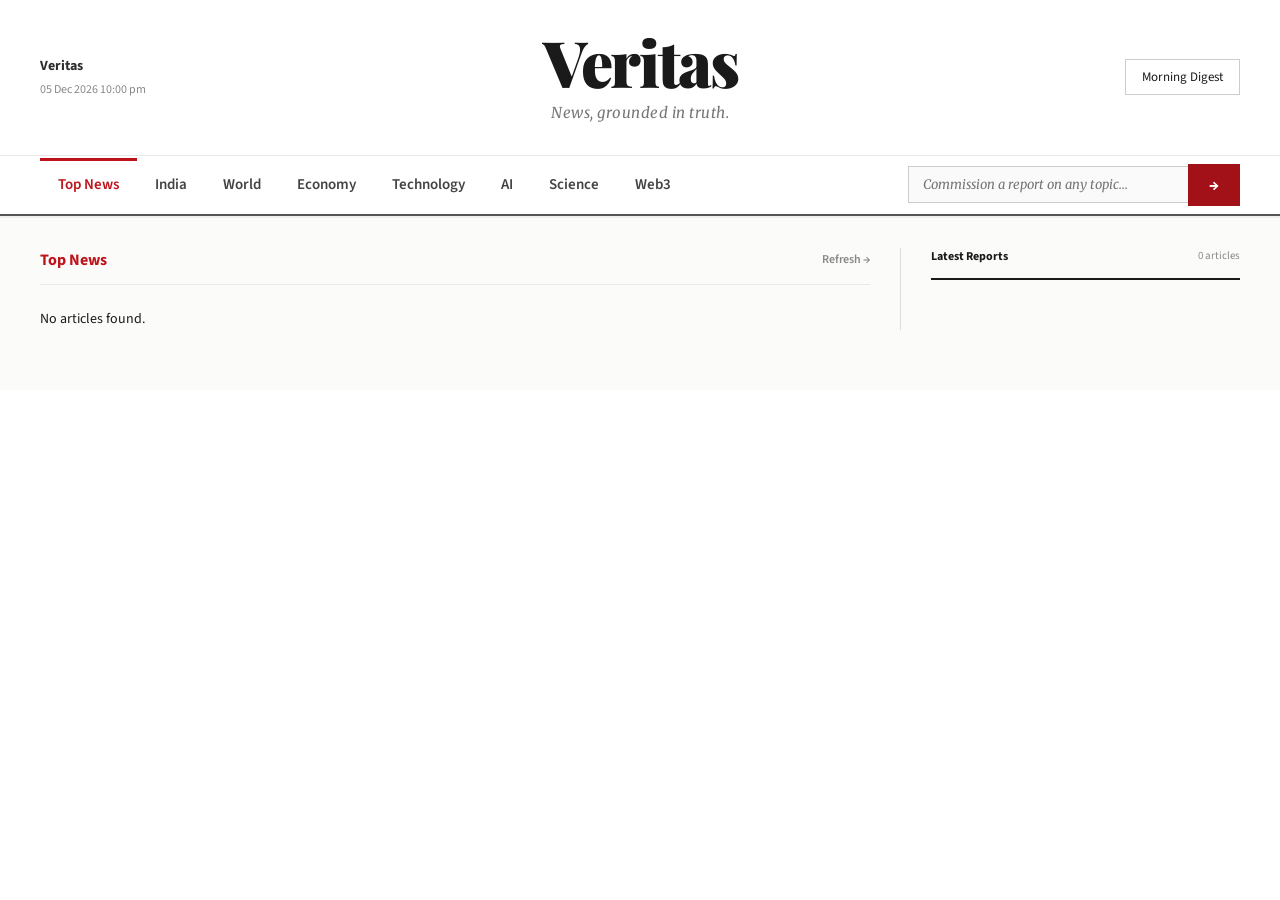
==== commit a66718ea: "Update backend API keys routing for reliable OpenRouter/Groq fallbacks" ====
--- a/frontend/index.html
+++ b/frontend/index.html
@@ -9,425 +9,413 @@
 <style>
 *,*::before,*::after{box-sizing:border-box;margin:0;padding:0;}
 :root{
-  --w:#ffffff;--bg:#f4f2ed;--ink:#1a1a1a;--ink2:#2e2e2e;--ink3:#5a5a5a;--ink4:#888;
-  --red:#b5121b;--red2:#8c0e15;--green:#1a6b3a;
-  --border:#dedad1;--border2:#eae7de;--cream:#fdf9f2;
-  --teal:#1a5f4a;--teal-bg:#edf7f3;
+  --w:#ffffff;
+  --bg:#fbfbf9;
+  --ink:#1a1a1a;
+  --ink2:#2e2e2e;
+  --ink3:#5a5a5a;
+  --ink4:#888;
+  --red:#be131a;
+  --red2:#9c0d12;
+  --border:#e8e8e8;
+  --border2:#f0f0f0;
   --disp:'Playfair Display',Georgia,serif;
   --body:'Merriweather',Georgia,serif;
   --sans:'Source Sans 3',system-ui,sans-serif;
 }
-html{font-size:14px;}
-body{background:var(--bg);color:var(--ink);font-family:var(--sans);line-height:1.5;overflow-x:hidden;}
+html{font-size:14px; background: #e0e0e0;}
+body{
+  background: var(--w); 
+  color: var(--ink);
+  font-family: var(--sans);
+  line-height: 1.5;
+  overflow-x: hidden;
+  max-width: 1400px;
+  margin: 0 auto;
+  box-shadow: 0 0 20px rgba(0,0,0,0.1);
+  min-height: 100vh;
+}
 a{text-decoration:none;color:inherit;}
 button{cursor:pointer;font-family:var(--sans);}
 
-/* ── MARQUEE TOP ── */
-.marquee-top{
-  background:var(--w);color:#1a1a1a;border-bottom:1px solid #ccc;
-  font-family:var(--sans);font-size:11px;font-weight:600;
-  padding:6px 0;overflow:hidden;white-space:nowrap;
-}
-.marquee-inner{
-  display:inline-flex;gap:0;
-  animation:marquee 40s linear infinite;
-}
-.marquee-inner:hover{animation-play-state:paused;}
-@keyframes marquee{0%{transform:translateX(0)}100%{transform:translateX(-50%)}}
-.m-sep{color:#ccc;margin:0 16px;}
-.m-label{background:#ed1c24;color:#fff;padding:1px 8px;margin-right:10px;font-size:10px;letter-spacing:1px;text-transform:uppercase;}
-
-/* ── MASTHEAD (Economic Times Style) ── */
-.mh{background:var(--w);border-bottom:3px solid #000;padding:16px 24px 12px;display:flex;align-items:center;justify-content:space-between;gap:16px;}
-.mh-c{display:flex;align-items:center;gap:16px;}
-.mh-logo {
-    background: #ed1c24;
-    color: white;
-    width: 60px;
-    height: 60px;
-    display: flex;
-    align-items: center;
-    justify-content: center;
-    font-family: var(--disp);
-    font-size: 38px;
-    font-weight: 700;
-    line-height: 1;
-}
-.mh-name-wrapper {
-   display: flex;
-   flex-direction: column;
-}
-.mh-name{font-family:var(--disp);font-size:46px;font-weight:900;letter-spacing:0px;line-height:0.95;color:var(--ink); text-transform: uppercase;}
-.mh-name span {font-size: 58px;}
-.mh-tag{font-family:var(--sans);font-size:11px;color:#777;margin-top:2px; display: flex; align-items: center; gap: 6px;}
-.mh-tag strong { color: #000; font-weight: 700; }
-
-.mh-acts{display:flex;flex-direction:column;align-items:flex-end; gap:8px;}
-.mh-acts-top { display: flex; align-items: center; gap: 10px;}
-.btn-w{font-family:var(--sans);font-size:11px;font-weight:600;padding:5px 12px;border:1px solid #000;background:#fff;color:#000;transition:all .2s ease-in-out;}
-.btn-w:hover{background:#000;color:#fff; transform: translateY(-1px);}
-.btn-link { font-family:var(--sans); font-size:12px; color: #333; text-decoration: none; cursor:pointer;}
-.btn-link:hover { color: #ed1c24; text-decoration: underline;}
-.promo-text { color: #ed1c24; font-family: var(--sans); font-size: 12px; font-weight: 700; letter-spacing: 0.2px; animation: pulseRed 2s infinite;}
-@keyframes pulseRed { 0% {opacity:1;} 50% {opacity:0.7;} 100% {opacity:1;} }
-
-/* ── LOADING ── */
-.lbar{height:2px;overflow:hidden;background:#fff;}
-.lfill{height:100%;width:30%;background:#ed1c24;display:none;animation:ls 1s ease infinite;}
-.lbar.on .lfill{display:block;}
-@keyframes ls{0%{transform:translateX(-100%)}100%{transform:translateX(420%)}}
-
-/* ── NOTICE ── */
-.notice{display:none;background:var(--cream);border-bottom:1px solid var(--border);padding:8px 24px;font-family:var(--sans);font-size:12px;color:var(--ink3);align-items:center;gap:10px;}
-.notice.show{display:flex; animation: slideDown 0.3s ease;}
-@keyframes slideDown { from { transform: translateY(-10px); opacity: 0; } to { transform: translateY(0); opacity: 1; }}
-.notice .sp{width:13px;height:13px;border:2px solid var(--border);border-top-color:#ed1c24;border-radius:50%;animation:spin .7s linear infinite;flex-shrink:0;}
-@keyframes spin{to{transform:rotate(360deg)}}
-.notice .err{color:#ed1c24;font-weight:600;}
+/* ── MASTHEAD ── */
+.masthead {
+  display: flex;
+  justify-content: space-between;
+  align-items: center;
+  padding: 30px 40px;
+  background: var(--w);
+  border-bottom: 1px solid var(--border);
+}
+.mh-left, .mh-right { flex: 1; }
+.mh-right { display: flex; justify-content: flex-end; }
+.mh-center { display: flex; flex-direction: column; align-items: center; text-align: center; }
+
+.mh-title {
+  font-family: var(--disp);
+  font-size: 64px;
+  font-weight: 900;
+  letter-spacing: -2px;
+  color: var(--ink);
+  line-height: 1;
+  margin-bottom: 8px;
+}
+.mh-subtitle {
+  font-family: var(--body);
+  font-size: 15px;
+  font-style: italic;
+  color: #777;
+  letter-spacing: 0.5px;
+}
+.v-small {
+  font-family: var(--sans);
+  font-size: 14px;
+  font-weight: 700;
+  color: var(--ink2);
+  margin-bottom: 4px;
+}
+.d-small {
+  font-family: var(--sans);
+  font-size: 12px;
+  color: var(--ink4);
+}
+.md-btn {
+  background: var(--w);
+  border: 1px solid #ccc;
+  padding: 8px 16px;
+  font-size: 13px;
+  color: var(--ink);
+  transition: background 0.2s;
+}
+.md-btn:hover { background: #f5f5f5; }
 
 /* ── NAV ── */
-.nav{background:var(--w);border-bottom:1px solid var(--border);padding:0 24px;display:flex;align-items:stretch;justify-content:space-between;box-shadow: 0 2px 4px rgba(0,0,0,0.02);}
-.ntabs{display:flex;overflow-x:auto;scrollbar-width:none;}
-.ntabs::-webkit-scrollbar{display:none;}
-.ntab{font-family:var(--sans);font-size:12px;font-weight:700;padding:12px 14px;border:none;border-bottom:3px solid transparent;background:none;color:#555;transition:all .3s ease;white-space:nowrap;text-transform:uppercase;letter-spacing:.3px;}
-.ntab:hover{color:#ed1c24;}
-.ntab.on{color:#ed1c24;border-bottom-color:#ed1c24;}
-.nav-r{display:flex;align-items:center;gap:0;padding:8px 0;}
-.nc-inp{font-family:var(--body);font-style:italic;font-size:12px;padding:7px 12px;border:1px solid #ccc;border-right:none;background:#fafafa;color:var(--ink);outline:none;width:200px;transition:all .3s ease;}
-.nc-inp:focus{border-color:#333; width:220px; background:#fff;}
-.nc-btn{padding:7px 14px;background:#333;color:#fff;border:none;font-size:14px;font-weight:700;transition:background .2s;}
-.nc-btn:hover{background:#ed1c24;}
-
-/* ── DIGEST ── */
-.dstrip{display:none;background:var(--ink);padding:16px 24px;border-bottom:2px solid var(--red);animation:fadeIn 0.4s ease;}
-@keyframes fadeIn { from { opacity: 0; } to { opacity: 1; } }
-.dstrip.on{display:block;}
-.dstrip-top{display:flex;justify-content:space-between;align-items:center;margin-bottom:12px;}
-.dtitle{font-family:var(--disp);font-size:16px;font-weight:700;font-style:italic;color:#fff;}
-.dclose{font-family:var(--sans);font-size:10px;letter-spacing:1px;text-transform:uppercase;padding:4px 10px;background:none;border:1px solid #444;color:#888;cursor:pointer; transition:all 0.2s;}
-.dclose:hover{background:#ed1c24;color:#fff;}
-.dgrid{display:grid;grid-template-columns:repeat(auto-fill,minmax(200px,1fr));gap:12px 20px;}
-.ditem{display:flex;gap:10px;padding-top:10px;border-top:1px solid #252525; animation:slideUp 0.4s ease backwards;}
-@keyframes slideUp { from {opacity:0; transform:translateY(10px);} to {opacity:1; transform:translateY(0);} }
-.dnum{font-family:var(--disp);font-size:20px;font-weight:900;color:#333;min-width:20px;line-height:1;}
-.dtext{font-family:var(--body);font-size:11.5px;line-height:1.6;color:#aaa;}
-
-/* ── PAGE LAYOUT ── */
-.page{max-width:1280px;margin:0 auto;padding:20px 24px 40px;display:grid;grid-template-columns:1fr 280px;gap:24px;}
-main{min-width:0; animation: fadeIn 0.5s ease;}
-
-/* ── SECTION HEADER ── */
-.sh{font-family:var(--sans);font-size:13px;font-weight:700;color:#ed1c24;text-transform:uppercase;letter-spacing:.5px;padding-bottom:8px;border-bottom:2px solid var(--border);margin-bottom:16px;display:flex;align-items:center;justify-content:space-between;}
-.sh-m{font-size:10px;font-weight:600;color:var(--ink4);cursor:pointer;text-transform:none;letter-spacing:0;transition:color .2s;}
-.sh-m:hover{color:#ed1c24;}
-
-/* ── DISPLAY CARDS WITH HOVER ANIMATIONS ── */
-.tnews, .cluster, .sbox { box-shadow: 0 1px 3px rgba(0,0,0,0.03); transition: box-shadow 0.3s ease; }
-.tnews:hover, .cluster:hover, .sbox:hover { box-shadow: 0 4px 12px rgba(0,0,0,0.06); }
-
-/* ── TOP NEWS — 3 col ── */
-.tnews{display:grid;grid-template-columns:2fr 1fr 1fr;background:var(--w);border:1px solid var(--border);margin-bottom:20px;}
-.lc{border-right:1px solid var(--border);cursor:pointer;display:flex;flex-direction:column;overflow:hidden;}
-.lc:hover .lhl{color:#ed1c24;}
-.lc:hover .l-img {transform: scale(1.02);}
-.l-img{width:100%;aspect-ratio:3/2;object-fit:cover;display:block;filter:saturate(.85)contrast(1.05); transition:transform 0.5s ease;}
-.l-ph{width:100%;aspect-ratio:3/2;background:linear-gradient(135deg,#ddd,#c8c5bc);display:flex;align-items:center;justify-content:center;}
-.l-ph span{font-family:var(--sans);font-size:9px;letter-spacing:2px;text-transform:uppercase;color:#aaa;}
-.l-body{padding:14px 16px;flex:1;display:flex;flex-direction:column;}
-.lsec{font-family:var(--sans);font-size:9px;font-weight:700;letter-spacing:1.5px;text-transform:uppercase;color:#ed1c24;margin-bottom:6px;}
-.lhl{font-family:var(--disp);font-size:clamp(16px,2vw,22px);font-weight:700;line-height:1.2;color:var(--ink);margin-bottom:8px;transition:color .2s;}
-.ldek{font-family:var(--body);font-size:12px;line-height:1.65;color:var(--ink3);font-style:italic;margin-bottom:12px;flex:1;}
-.lmeta{display:flex;align-items:center;gap:8px;flex-wrap:wrap;margin-top:auto;}
-.cb{display:inline-flex;align-items:center;gap:2px;font-family:var(--sans);font-size:9px;font-weight:700;padding:3px 6px; border-radius:2px;}
-.cb-h{background:#e4f5ec;color:#1a6b3a;}.cb-m{background:#fff8e6;color:#8a6a00;}.cb-l{background:#fdecea;color:#ed1c24;}
-.lby{font-family:var(--sans);font-size:10px;color:var(--ink4);}
-
-.mc{border-right:1px solid var(--border);padding:14px;}
-.rc{padding:14px;}
-.ci{padding-bottom:12px;margin-bottom:12px;border-bottom:1px solid var(--border2);cursor:pointer;}
-.ci:last-child{border-bottom:none;margin-bottom:0;padding-bottom:0;}
-.ci:hover .ci-hl{color:#ed1c24;}
-.ci-sec{font-family:var(--sans);font-size:9px;font-weight:700;letter-spacing:1.5px;text-transform:uppercase;color:#ed1c24;margin-bottom:4px;}
-.ci-hl{font-family:var(--disp);font-size:13px;font-weight:700;line-height:1.3;color:var(--ink);transition:color .2s;margin-bottom:5px;}
-.ci-meta{font-family:var(--sans);font-size:9px;color:var(--ink4);display:flex;align-items:center;gap:6px;}
-
-/* ── SECOND ROW: thumb cards ── */
-.thumb-row{display:grid;grid-template-columns:repeat(4,1fr);gap:16px;margin-bottom:20px;}
-.tc{background:var(--w);cursor:pointer;border:1px solid var(--border);transition:all .3s ease; overflow:hidden;}
-.tc:hover{box-shadow: 0 4px 10px rgba(0,0,0,0.06); transform:translateY(-2px);}
-.tc:hover .tc-img {transform:scale(1.03);}
-.tc-img{width:100%;aspect-ratio:16/9;object-fit:cover;display:block;filter:saturate(.85)contrast(1.04); transition: transform 0.5s ease;}
-.tc-ph{width:100%;aspect-ratio:16/9;background:linear-gradient(135deg,#e0ddd5,#ccc9c0);display:flex;align-items:center;justify-content:center;}
-.tc-ph span{font-size:8px;letter-spacing:1px;text-transform:uppercase;color:#aaa;font-family:var(--sans);}
-.tc-body{padding:12px;}
-.tc-sec{font-family:var(--sans);font-size:9px;font-weight:700;letter-spacing:1px;text-transform:uppercase;color:#ed1c24;margin-bottom:4px;}
-.tc-hl{font-family:var(--disp);font-size:13px;font-weight:700;line-height:1.27;color:var(--ink); transition:color 0.2s;}
-.tc:hover .tc-hl { color: #ed1c24; }
-.tc-meta{font-family:var(--sans);font-size:9px;color:var(--ink4);margin-top:6px;display:flex;gap:6px;align-items:center;}
-
-/* ── CLUSTER (story group) ── */
-.cluster{border:1px solid var(--border);background:var(--w);margin-bottom:20px;}
-.cl-head{background:#fef9e8;padding:10px 14px;border-bottom:1px solid var(--border);display:flex;justify-content:space-between;align-items:center;}
-.cl-title{font-family:var(--disp);font-size:14px;font-weight:700;color:#ed1c24;}
-.cl-body{padding:14px;display:grid;grid-template-columns:1fr 1.8fr 1fr;gap:14px;}
-.cl-l{border-right:1px solid var(--border2);padding-right:14px;}
-.cl-m{border-right:1px solid var(--border2);padding-right:14px;overflow:hidden; cursor:pointer;}
-.cl-m:hover .cl-mimg {transform:scale(1.02); filter:saturate(1);}
-.cl-mimg{width:100%;height:140px;object-fit:cover;filter:saturate(.85);display:block;margin-bottom:8px; transition:all 0.5s ease;}
-.cl-mph{width:100%;height:140px;background:linear-gradient(135deg,#e0ddd5,#ccc9c0);display:flex;align-items:center;justify-content:center;margin-bottom:8px;}
-.clr{padding:8px 0;border-bottom:1px solid var(--border2);cursor:pointer;}
-.clr:last-child{border-bottom:none;}
-.clr:hover .clr-hl{color:#ed1c24;}
-.clr-hl{font-family:var(--body);font-size:11.5px;line-height:1.5;color:var(--ink2); transition:color 0.2s;}
-.clr-by{font-family:var(--sans);font-size:9px;color:var(--ink4);margin-top:2px;text-transform:uppercase;letter-spacing:.3px;}
-
-/* ── CREATOR'S CORNER ── */
-.cc{background:var(--teal-bg);border:1px solid #b8dbd2;margin-bottom:20px;}
-.cc-h{background:var(--teal);padding:10px 16px;display:flex;justify-content:space-between;align-items:center;}
-.cc-ht{font-family:var(--disp);font-size:15px;font-weight:700;color:#fff;}
-.cc-hs{font-family:var(--sans);font-size:10px;color:#7fc4ab;margin-top:2px;}
-.cc-ref{font-family:var(--sans);font-size:10px;padding:4px 10px;background:rgba(255,255,255,.12);border:1px solid rgba(255,255,255,.22);color:#fff;cursor:pointer;transition:all .2s; border-radius:2px;}
-.cc-ref:hover{background:rgba(255,255,255,.25); transform:scale(1.05);}
-.cc-body{padding:16px;}
-.cc-intro{font-family:var(--body);font-style:italic;font-size:12px;color:#2a6b56;margin-bottom:12px;line-height:1.6;}
-.cc-grid{display:grid;grid-template-columns:repeat(3,1fr);gap:10px;}
-.cc-card{background:var(--w);border:1px solid #cde8dc;padding:12px;cursor:pointer;transition:all .2s;}
-.cc-card:hover{background:#d4f0e7;border-color:#8fc4b2; transform:translateY(-2px); box-shadow:0 3px 6px rgba(0,0,0,0.05);}
-.cc-rank{font-family:var(--sans);font-size:9px;font-weight:700;letter-spacing:1px;text-transform:uppercase;color:var(--teal);margin-bottom:4px;}
-.cc-topic{font-family:var(--sans);font-size:12px;font-weight:700;color:var(--ink);margin-bottom:3px;line-height:1.3;}
-.cc-stats{font-family:var(--sans);font-size:9.5px;color:#4a8a76;}
-.cc-btn{font-family:var(--sans);font-size:10px;font-weight:700;letter-spacing:.5px;text-transform:uppercase;padding:5px 8px;background:var(--teal);color:#fff;border:none;margin-top:8px;display:block;width:100%;transition:background .2s;}
-.cc-card:hover .cc-btn {background:#ed1c24;}
-.cc-meta{font-family:var(--sans);font-size:9px;color:#5a8e7b;margin-top:12px;}
-
-/* ── SKELETON WITH SMOOTH PULSE ── */
-.sk{background:linear-gradient(90deg, #e0ddd5 25%, #ece9e1 50%, #e0ddd5 75%); background-size:200% 100%; animation:ska 1.8s infinite linear;}
-@keyframes ska{0%{background-position:200% 0;}100%{background-position:-200% 0;}}
+.nav {
+  display: flex;
+  justify-content: space-between;
+  align-items: center;
+  padding: 0 40px;
+  border-bottom: 2px solid #555;
+  background: var(--w);
+}
+.nav-links { display: flex; border-bottom: none; }
+.nav-item {
+  padding: 16px 18px;
+  font-family: var(--sans);
+  font-size: 15px;
+  font-weight: 600;
+  color: #444;
+  border: none;
+  background: none;
+  position: relative;
+  transition: color 0.2s;
+}
+.nav-item:hover { color: var(--red); }
+.nav-item.active { color: var(--red); }
+.nav-item.active::before {
+  content: '';
+  position: absolute;
+  top: 0; left: 0; right: 0;
+  height: 3px;
+  background: var(--red);
+}
+
+.nav-search { display: flex; align-items: center; margin: 8px 0; }
+.nav-search input {
+  padding: 9px 14px;
+  border: 1px solid #ccc;
+  border-right: none;
+  background: #fafafa;
+  font-family: var(--body);
+  font-style: italic;
+  font-size: 13px;
+  width: 280px;
+  outline: none;
+  color: var(--ink);
+}
+.nav-search input:focus { border-color: #999; background: #fff; }
+.nav-search button {
+  padding: 9px 20px;
+  background: #a31118;
+  color: #fff;
+  border: none;
+  border: 1px solid #a31118;
+  font-size: 16px;
+  font-weight: 700;
+  transition: background 0.2s;
+}
+.nav-search button:hover { background: #820e13; }
+
+/* ── MAIN LAYOUT ── */
+.page {
+  display: grid;
+  grid-template-columns: 1fr 340px;
+  gap: 30px;
+  padding: 30px 40px 60px;
+  background: var(--bg);
+}
+main { min-width: 0; }
+
+/* ── CONTENT HEADER ── */
+.sh {
+  display: flex;
+  justify-content: space-between;
+  align-items: center;
+  font-family: var(--sans);
+  font-size: 16px;
+  font-weight: 700;
+  color: var(--red);
+  padding-bottom: 12px;
+  border-bottom: 1px solid var(--border);
+  margin-bottom: 24px;
+}
+.sh-r {
+  font-size: 12px;
+  font-weight: 600;
+  color: var(--ink4);
+  cursor: pointer;
+}
+.sh-r:hover { color: var(--red); }
+
+/* ── HERO & SUB ARTICLES ── */
+.top-news-area {
+  display: grid;
+  grid-template-columns: 1.4fr 1fr;
+  gap: 24px;
+}
+
+/* ── HERO CARD ── */
+.hero-card { cursor: pointer; }
+.hero-card:hover .h-hl { color: var(--red); }
+.hero-img {
+  width: 100%;
+  aspect-ratio: 16/9;
+  object-fit: cover;
+  margin-bottom: 16px;
+  transition: filter 0.3s;
+}
+.hero-card:hover .hero-img { filter: saturate(1.1) contrast(1.05); }
+.h-sec {
+  font-size: 11px;
+  font-weight: 700;
+  color: var(--red);
+  text-transform: uppercase;
+  letter-spacing: 1px;
+  margin-bottom: 8px;
+}
+.h-hl {
+  font-family: var(--disp);
+  font-size: 28px;
+  font-weight: 700;
+  line-height: 1.2;
+  color: var(--ink);
+  margin-bottom: 12px;
+  transition: color 0.2s;
+}
+.h-dek {
+  font-family: var(--body);
+  font-size: 14px;
+  line-height: 1.6;
+  color: var(--ink3);
+  margin-bottom: 14px;
+}
+.meta {
+  display: flex;
+  align-items: center;
+  gap: 10px;
+  font-family: var(--sans);
+  font-size: 11px;
+  color: var(--ink4);
+}
+.badge {
+  background: #edf7f3;
+  color: #1a6b3a;
+  padding: 3px 6px;
+  font-weight: 700;
+  font-size: 10px;
+}
+
+/* ── SUB ARTICLES GRID ── */
+.sub-articles {
+  display: grid;
+  grid-template-columns: 1fr 1fr;
+  gap: 20px;
+}
+.sub-card {
+  padding-bottom: 16px;
+  border-bottom: 1px solid var(--border);
+  cursor: pointer;
+}
+.sub-card:last-child { border-bottom: none; }
+.sub-card:hover .s-hl { color: var(--red); }
+.s-sec {
+  font-size: 10px;
+  font-weight: 700;
+  color: var(--red);
+  text-transform: uppercase;
+  letter-spacing: 1px;
+  margin-bottom: 6px;
+}
+.s-hl {
+  font-family: var(--disp);
+  font-size: 18px;
+  font-weight: 700;
+  line-height: 1.25;
+  color: var(--ink);
+  margin-bottom: 10px;
+  transition: color 0.2s;
+}
 
 /* ── SIDEBAR ── */
-.sidebar{display:flex;flex-direction:column;gap:18px;}
-.sbox{background:var(--w);border:1px solid var(--border);}
-.sbox-h{padding:10px 14px;border-bottom:1px solid var(--border);background:var(--bg);font-family:var(--sans);font-size:11px;font-weight:700;color:var(--ink2);text-transform:uppercase;letter-spacing:.5px;display:flex;justify-content:space-between;align-items:center;}
-.sbox-h span{font-weight:400;color:var(--ink4);text-transform:none;letter-spacing:0;}
-.sbox-b{padding:14px;}
-.lat-item{padding:10px 14px;border-bottom:1px solid var(--border2);cursor:pointer;transition:background .2s;}
-.lat-item:last-child{border-bottom:none;}
-.lat-item:hover{background:#fafafa;}
-.lat-ago{font-family:var(--sans);font-size:9px;font-weight:700;text-transform:uppercase;letter-spacing:.5px;color:#ed1c24;margin-bottom:3px;}
-.lat-hl{font-family:var(--body);font-size:11.5px;line-height:1.45;color:var(--ink2); transition:color 0.2s;}
-.lat-item:hover .lat-hl {color:#ed1c24;}
-
-/* QA Chat Widget */
-.qa-hint{font-family:var(--body);font-style:italic;font-size:11.5px;color:var(--ink3);line-height:1.55;margin-bottom:10px;}
-.qa-msgs{display:flex;flex-direction:column;gap:6px;margin-bottom:10px;max-height:180px;overflow-y:auto; scroll-behavior:smooth;}
-.qm{font-family:var(--sans);font-size:11.5px;line-height:1.45;padding:6px 9px;border-left:2px solid var(--border2);color:var(--ink2);background:var(--bg); animation: fadeIn 0.3s ease;}
-.qm.u{border-left-color:#ed1c24;background:#fdf5f5;font-style:italic;color:var(--ink3);}
-.qa-row{display:flex;}
-.qa-inp{flex:1;font-family:var(--body);font-style:italic;font-size:12px;padding:7px 10px;border:1px solid var(--border);border-right:none;background:var(--w);color:var(--ink);outline:none; transition:border 0.2s;}
-.qa-inp:focus{border-color:#333;}
-.qa-go{font-family:var(--sans);font-size:11.5px;font-weight:700;padding:7px 12px;background:var(--ink);color:#fff;border:none;transition:background .2s;}
-.qa-go:hover{background:#ed1c24;}
-
-.tr-item{display:flex;gap:12px;padding:10px 14px;border-bottom:1px solid var(--border2);cursor:pointer;transition:background .2s;}
-.tr-item:last-child{border-bottom:none;}
-.tr-item:hover{background:#fafafa;}
-.tr-item:hover .tr-text {color:#ed1c24;}
-.tr-num{font-family:var(--disp);font-size:16px;font-weight:900;color:#ddd;min-width:20px;line-height:1.1;}
-.tr-text{font-family:var(--sans);font-size:12.5px;font-weight:600;line-height:1.4;color:var(--ink2); transition:color 0.2s;}
-.tr-text span{display:block;font-weight:400;font-size:10px;color:var(--ink4);margin-top:2px;text-transform:uppercase;letter-spacing:.3px;}
+.sidebar {
+  border-left: 1px solid #ddd;
+  padding-left: 30px;
+}
+.sb-header {
+  display: flex;
+  justify-content: space-between;
+  align-items: center;
+  font-family: var(--sans);
+  font-size: 12px;
+  font-weight: 700;
+  color: var(--ink);
+  padding-bottom: 12px;
+  border-bottom: 2px solid var(--ink);
+  margin-bottom: 16px;
+}
+.sb-header span { color: var(--ink4); font-weight: 400; font-size: 11px; }
+
+.lat-list { display: flex; flex-direction: column; gap: 16px; }
+.lat-card { cursor: pointer; border-bottom: 1px solid var(--border); padding-bottom: 16px;}
+.lat-card:last-child { border-bottom: none; }
+.lat-card:hover .lat-hl { color: var(--red); }
+.lat-tag {
+  font-family: var(--sans);
+  font-size: 10px;
+  font-weight: 700;
+  color: var(--red);
+  text-transform: uppercase;
+  letter-spacing: 1px;
+  margin-bottom: 6px;
+}
+.lat-hl {
+  font-family: var(--body);
+  font-size: 14px;
+  line-height: 1.5;
+  color: var(--ink2);
+  transition: color 0.2s;
+  margin-bottom: 6px;
+}
+.lat-date {
+  font-family: var(--sans);
+  font-size: 11px;
+  font-weight: 700;
+  color: var(--red);
+  text-transform: uppercase;
+  letter-spacing: 0.5px;
+}
+.lat-pdate { font-family:var(--sans); font-size:11px; color:#aaa; margin-left:6px; }
 
 /* ── MODAL ── */
 .mbg{display:none;position:fixed;inset:0;background:rgba(0,0,0,.76);z-index:999;overflow-y:auto;padding:24px 14px;}
 .mbg.on{display:flex;align-items:flex-start;justify-content:center;}
-.modal{background:var(--w);max-width:740px;width:100%;border-top:4px solid #ed1c24;animation:mIn .3s cubic-bezier(0.175, 0.885, 0.32, 1.275);}
+.modal{background:var(--w);max-width:740px;width:100%;border-top:4px solid var(--red);animation:mIn .3s cubic-bezier(0.175, 0.885, 0.32, 1.275);}
 @keyframes mIn{from{opacity:0;transform:translateY(20px) scale(0.98)}to{opacity:1;transform:translateY(0) scale(1)}}
-.mbar{display:flex;justify-content:space-between;align-items:center;padding:10px 24px;border-bottom:1px solid var(--border);background:var(--bg);}
+.mbar{display:flex;justify-content:space-between;align-items:center;padding:10px 24px;border-bottom:1px solid var(--border);background:#fafafa;}
 .mbar-l{font-family:var(--sans);font-size:10px;letter-spacing:1.5px;text-transform:uppercase;color:var(--ink3);font-weight:700;}
 .mclose{font-family:var(--sans);font-size:10px;letter-spacing:1px;text-transform:uppercase;padding:5px 12px;background:none;border:1px solid #ccc;color:#333;cursor:pointer;transition:all .2s;}
-.mclose:hover{background:#ed1c24;color:#fff;border-color:#ed1c24;}
-.mcontent{padding:26px 32px;}
-.mtag{font-family:var(--sans);font-size:10px;font-weight:700;letter-spacing:1.5px;text-transform:uppercase;color:#ed1c24;margin-bottom:10px;}
-.mhl{font-family:var(--disp);font-size:clamp(24px,3vw,34px);font-weight:700;line-height:1.2;color:var(--ink);margin-bottom:12px;}
-.mdek{font-family:var(--body);font-size:14px;font-style:italic;line-height:1.7;color:var(--ink3);border-left:3px solid #ed1c24;padding-left:14px;margin-bottom:16px;}
-.m-img{width:100%;max-height:350px;object-fit:cover;display:block;margin-bottom:16px;filter:saturate(.9)contrast(1.05);}
-.mby{font-family:var(--sans);font-size:11px;color:var(--ink3);display:flex;gap:14px;align-items:center;flex-wrap:wrap;padding-bottom:14px;border-bottom:1px solid var(--border);margin-bottom:20px;}
+.mclose:hover{background:var(--red);color:#fff;border-color:var(--red);}
+.mcontent{padding:30px 40px;}
+.mtag{font-family:var(--sans);font-size:11px;font-weight:700;letter-spacing:1.5px;text-transform:uppercase;color:var(--red);margin-bottom:12px;}
+.mhl{font-family:var(--disp);font-size:36px;font-weight:700;line-height:1.2;color:var(--ink);margin-bottom:16px;}
+.mdek{font-family:var(--body);font-size:15px;font-style:italic;line-height:1.7;color:var(--ink3);border-left:3px solid var(--red);padding-left:16px;margin-bottom:20px;}
+.m-img{width:100%;max-height:400px;object-fit:cover;display:block;margin-bottom:20px;}
+.mby{font-family:var(--sans);font-size:12px;color:var(--ink4);display:flex;gap:14px;align-items:center;padding-bottom:16px;border-bottom:1px solid var(--border);margin-bottom:24px;}
 .mby strong{color:var(--ink);}
-.mbody{font-family:var(--body);font-size:15px;line-height:1.9;color:#333;max-width:65ch;}
-.mbody p{margin-bottom:16px;}
-.mbody p:first-child::first-letter{font-family:var(--disp);font-size:55px;font-weight:900;float:left;line-height:.8;margin-right:6px;margin-top:8px;color:var(--ink);}
-
-/* ── FOOTER ── */
-.footer{background:var(--ink);color:#555;padding:16px 24px;display:flex;justify-content:space-between;align-items:center;font-family:var(--sans);font-size:11px;flex-wrap:wrap;gap:8px;}
-.footer strong{color:#888;}
-
-/* ── RESPONSIVE ── */
-@media(max-width:1000px){
-  .page{grid-template-columns:1fr;}
-  .tnews,.cl-body{grid-template-columns:1fr;}
-  .lc,.mc{border-right:none;border-bottom:1px solid var(--border);}
-  .cl-l,.cl-m{border-right:none;border-bottom:1px solid var(--border2);padding-right:0;padding-bottom:12px;}
-  .thumb-row{grid-template-columns:1fr 1fr;}
-  .cc-grid{grid-template-columns:1fr 1fr;}
-}
-@media(max-width:600px){
-  .mh{flex-direction:column;gap:12px;align-items:flex-start;}
-  .mh-acts{align-items:flex-start;}
-  .thumb-row{grid-template-columns:1fr;}
-  .cc-grid{grid-template-columns:1fr;}
-  .page,.nav{padding-left:16px;padding-right:16px;}
-  .mcontent{padding:20px;}
-}
+.mbody{font-family:var(--body);font-size:16px;line-height:1.8;color:#222;}
+.mbody p{margin-bottom:18px;}
+.mbody p:first-child::first-letter{font-family:var(--disp);font-size:60px;font-weight:900;float:left;line-height:.8;margin-right:8px;margin-top:8px;}
+
+/* QA Chat Widget */
+.qa-hint{font-family:var(--body);font-style:italic;font-size:12px;color:var(--ink3);line-height:1.55;margin-bottom:12px;margin-top:40px;}
+.qa-msgs{display:flex;flex-direction:column;gap:8px;margin-bottom:12px;}
+.qm{font-family:var(--sans);font-size:13px;line-height:1.5;padding:8px 12px;border-left:2px solid var(--border);color:var(--ink2);background:#fafafa;}
+.qm.u{border-left-color:var(--red);background:#fff5f5;font-style:italic;}
+.qa-row{display:flex;}
+.qa-inp{flex:1;font-family:var(--body);font-style:italic;font-size:13px;padding:10px 14px;border:1px solid var(--border);border-right:none;background:var(--w);outline:none;}
+.qa-inp:focus{border-color:#333;}
+.qa-go{font-weight:700;padding:10px 16px;background:var(--ink);color:#fff;border:none;transition:background .2s;}
+.qa-go:hover{background:var(--red);}
+
+/* Loading Bar */
+.lbar{height:2px;background:#f0f0f0;overflow:hidden;}
+.lfill{height:100%;width:30%;background:var(--red);display:none;animation:ls 1.2s ease infinite;}
+.lbar.on .lfill{display:block;}
+@keyframes ls{0%{transform:translateX(-100%)}100%{transform:translateX(400%)}}
+
+/* Notice */
+.notice{display:none;background:#fbf9eb;border-bottom:1px solid #e8e4d1;padding:10px 40px;font-size:13px;color:#5c5636;align-items:center;gap:12px;}
+.notice.show{display:flex;}
+.ns{width:14px;height:14px;border:2px solid #e8e4d1;border-top-color:var(--red);border-radius:50%;animation:sp .8s linear infinite;}
+@keyframes sp{to{transform:rotate(360deg)}}
 </style>
 </head>
 <body>
 
-<!-- ── MARQUEE TOP ── -->
-<div class="marquee-top">
-  <div class="marquee-inner" id="marqueeInner">
-    <span class="m-label">Live</span>
-    <span>Veritas AI Newsroom — Researched, Verified, Published</span>
-    <span class="m-sep">◆</span>
-    <span>Q&A — Ask follow-up questions on any story</span>
-    <span class="m-sep">◆</span>
-    <span>Creator's Corner — Trending topics → serious reporting</span>
-    <span class="m-sep">◆</span>
-    <span>Morning Digest — Daily briefing auto-generated</span>
-    <span class="m-sep">◆</span>
-    <span class="m-label">Live</span>
-    <span>Veritas AI Newsroom — Researched, Verified, Published</span>
-    <span class="m-sep">◆</span>
-    <span>Q&A — Ask follow-up questions on any story</span>
-    <span class="m-sep">◆</span>
+<div class="masthead">
+  <div class="mh-left">
+    <div class="v-small">Veritas</div>
+    <div class="d-small" id="mhDate">06 Apr 2026 10:04 pm</div>
+  </div>
+  <div class="mh-center">
+    <div class="mh-title">Veritas</div>
+    <div class="mh-subtitle">News, grounded in truth.</div>
+  </div>
+  <div class="mh-right">
+    <button class="md-btn" onclick="toggleDigest()">Morning Digest</button>
   </div>
 </div>
 
-<!-- ── MASTHEAD (Economic Times Style) ── -->
-<div class="mh">
-  <div class="mh-c">
-    <div class="mh-logo">ET</div>
-    <div class="mh-name-wrapper">
-      <div class="mh-name"><span>T</span>he <span>E</span>conomic <span>T</span>imes</div>
-      <div class="mh-tag">English Edition &#9662; | <span id="mhDate"></span> | <strong>Today's ePaper</strong></div>
-    </div>
+<div class="nav">
+  <div class="nav-links">
+    <button class="nav-item active" onclick="ff('all',this)">Top News</button>
+    <button class="nav-item" onclick="ff('india',this)">India</button>
+    <button class="nav-item" onclick="ff('world',this)">World</button>
+    <button class="nav-item" onclick="ff('economy',this)">Economy</button>
+    <button class="nav-item" onclick="ff('technology',this)">Technology</button>
+    <button class="nav-item" onclick="ff('ai',this)">AI</button>
+    <button class="nav-item" onclick="ff('science',this)">Science</button>
+    <button class="nav-item" onclick="ff('web3',this)">Web3</button>
   </div>
-  <div class="mh-acts">
-    <div class="mh-acts-top">
-      <button class="btn-w">My Watchlist</button>
-      <button class="btn-w" onclick="toggleDigest()">Morning Digest</button>
-      <a href="#" class="btn-link">Sign In</a>
-    </div>
-    <div class="promo-text">Avail Free Trial of ETPrime</div>
+  <div class="nav-search">
+    <input type="text" id="ncInp" placeholder="Commission a report on any topic..." onkeydown="if(event.key==='Enter')gen()">
+    <button onclick="gen()">→</button>
   </div>
 </div>
 
 <div class="lbar" id="lbar"><div class="lfill"></div></div>
-<div class="notice" id="notice"><span class="sp" id="nSp"></span><span id="nTx">Writing article…</span></div>
-
-<!-- ── NAV ── -->
-<div class="nav">
-  <nav class="ntabs">
-    <button class="ntab on" onclick="ff('all',this)">Top News</button>
-    <button class="ntab" onclick="ff('india',this)">India</button>
-    <button class="ntab" onclick="ff('world',this)">World</button>
-    <button class="ntab" onclick="ff('economy',this)">Economy</button>
-    <button class="ntab" onclick="ff('technology',this)">Technology</button>
-    <button class="ntab" onclick="ff('ai',this)">AI</button>
-    <button class="ntab" onclick="ff('science',this)">Science</button>
-    <button class="ntab" onclick="ff('web3',this)">Web3</button>
-  </nav>
-  <div class="nav-r">
-    <input class="nc-inp" id="ncInp" placeholder="Commission a report…" onkeydown="if(event.key==='Enter')gen()">
-    <button class="nc-btn" onclick="gen()">→</button>
-  </div>
-</div>
-
-<!-- ── DIGEST ── -->
-<div class="dstrip" id="dstrip">
-  <div class="dstrip-top"><div class="dtitle">Morning Briefing</div><button class="dclose" onclick="toggleDigest()">✕ Close</button></div>
-  <div class="dgrid" id="dgrid"><div class="dtext" style="grid-column:1/-1;text-align:center;padding:6px;font-size:11.5px;color:#888;letter-spacing:1px;">Compiling…</div></div>
-</div>
-
-<!-- ── PAGE ── -->
+<div class="notice" id="notice"><span class="ns" id="nSp"></span><span id="nTx">Researching…</span></div>
+
 <div class="page">
-<main id="main">
-  <div class="sh">Top News <span class="sh-m" onclick="loadFeed()">Refresh →</span></div>
-  <div id="topWrap"></div>
-
-  <!-- Skeleton -->
-  <div id="skelWrap">
-    <div class="tnews">
-      <div class="lc" style="border-right:1px solid var(--border);">
-        <div class="sk" style="width:100%;aspect-ratio:3/2;"></div>
-        <div style="padding:14px 16px;">
-          <div class="sk" style="height:10px;width:50px;margin-bottom:8px;"></div>
-          <div class="sk" style="height:18px;width:90%;margin-bottom:6px;"></div>
-          <div class="sk" style="height:18px;width:75%;margin-bottom:10px;"></div>
-          <div class="sk" style="height:12px;width:100%;margin-bottom:5px;"></div>
-          <div class="sk" style="height:12px;width:80%;"></div>
-        </div>
-      </div>
-      <div class="mc" style="border-right:1px solid var(--border);">
-        <div class="sk" style="height:10px;width:45px;margin-bottom:7px;"></div>
-        <div class="sk" style="height:15px;width:94%;margin-bottom:6px;"></div>
-        <div class="sk" style="height:15px;width:72%;margin-bottom:18px;"></div>
-        <div class="sk" style="height:10px;width:45px;margin-bottom:7px;"></div>
-        <div class="sk" style="height:15px;width:86%;margin-bottom:6px;"></div>
-        <div class="sk" style="height:15px;width:68%;"></div>
-      </div>
-      <div class="rc">
-        <div class="sk" style="height:10px;width:45px;margin-bottom:7px;"></div>
-        <div class="sk" style="height:15px;width:90%;margin-bottom:6px;"></div>
-        <div class="sk" style="height:15px;width:68%;margin-bottom:18px;"></div>
-        <div class="sk" style="height:10px;width:45px;margin-bottom:7px;"></div>
-        <div class="sk" style="height:15px;width:82%;margin-bottom:6px;"></div>
-        <div class="sk" style="height:15px;width:64%;"></div>
-      </div>
+  <main>
+    <div class="sh">
+      <span>Top News</span>
+      <span class="sh-r" onclick="loadFeed()">Refresh →</span>
     </div>
-  </div>
-
-  <div id="row2Wrap"></div>
-
-  <!-- Creator's Corner -->
-  <div class="cc">
-    <div class="cc-h">
-      <div><div class="cc-ht">Creator's Corner</div><div class="cc-hs">Trending in India — reported with depth</div></div>
-      <button class="cc-ref" onclick="loadTrends()">↻ Refresh</button>
+    
+    <div id="topNewsArea" class="top-news-area">
+       <!-- Hero and Sub Articles placed here -->
     </div>
-    <div class="cc-body">
-      <p class="cc-intro">Topics surging in India right now. Click any to generate a fully sourced article.</p>
-      <div class="cc-grid" id="ccGrid"><div style="grid-column:1/-1;font-family:var(--sans);font-size:12px;color:#5a8e7b;padding:12px;text-align:center;letter-spacing:1px; animation:ska 1.8s infinite;">Loading trends…</div></div>
-      <div class="cc-meta" id="ccMeta"></div>
+  </main>
+  
+  <aside class="sidebar">
+    <div class="sb-header">
+      Latest Reports <span id="artCount">0 articles</span>
     </div>
-  </div>
-
-  <div id="clustersWrap"></div>
-</main>
-
-<!-- ── SIDEBAR ── -->
-<aside class="sidebar">
-  <div class="sbox">
-    <div class="sbox-h">Latest Reports <span id="artCount">—</span></div>
-    <div id="latBox"><div style="padding:16px;font-family:var(--sans);font-size:12px;color:var(--ink4);font-style:italic;">Loading…</div></div>
-  </div>
-  <div class="sbox">
-    <div class="sbox-h">Ask About a Story</div>
-    <div class="sbox-b">
-      <p class="qa-hint">Open any article first, then ask a follow-up question here.</p>
-      <div class="qa-msgs" id="sqMsgs"></div>
-      <div class="qa-row">
-        <input class="qa-inp" id="sqInp" placeholder="Your question…" onkeydown="if(event.key==='Enter')askSide()">
-        <button class="qa-go" onclick="askSide()">Ask</button>
-      </div>
+    <div class="lat-list" id="latList">
+      <!-- Latest items loaded here -->
     </div>
-  </div>
-</aside>
-</div>
-
-<!-- ── FOOTER ── -->
-<div class="footer">
-  <strong>The Economic Times</strong>
-  <span id="footerDate"></span>
-  <span>Independent · Verified · Published</span>
+  </aside>
 </div>
 
 <!-- ── MODAL ── -->
@@ -439,16 +427,14 @@
       <div class="mhl" id="mhl"></div>
       <img class="m-img" id="mImg" src="" alt="" style="display:none;" onerror="this.style.display='none'">
       <div class="mdek" id="mdek" style="display:none;"></div>
-      <div class="mby"><strong>Veritas AI Bureau</strong><span id="mdate"></span><span id="mread"></span><span id="mconf"></span></div>
+      <div class="mby"><strong>Veritas AI Bureau</strong><span id="mdate"></span><span id="mconf"></span></div>
       <div class="mbody" id="mbody"></div>
       
-      <div class="mqa">
-        <div class="mqa-h">Ask About This Story</div>
-        <div class="mqa-msgs" id="mqMsgs"></div>
-        <div class="mqa-row">
-          <input class="qa-inp" style="flex:1;" id="mqInp" placeholder="Why does this matter? What happens next?" onkeydown="if(event.key==='Enter')askModal()">
-          <button class="qa-go" onclick="askModal()">Ask →</button>
-        </div>
+      <div class="qa-hint">Ask a follow-up question below, directly to our AI Journalist covering this piece.</div>
+      <div class="qa-msgs" id="mqMsgs"></div>
+      <div class="qa-row">
+        <input class="qa-inp" id="mqInp" placeholder="Why does this matter? What happens next?" onkeydown="if(event.key==='Enter')askModal()">
+        <button class="qa-go" onclick="askModal()">Ask →</button>
       </div>
     </div>
   </div>
@@ -460,94 +446,83 @@
   : 'https://newsroom-dlwe.onrender.com';
 
 let articles=[], filt='all', current=null;
+
 document.addEventListener('DOMContentLoaded',()=>{
-  setDates(); loadFeed(); loadTrends(); setInterval(loadFeed, 15*60*1000);
+  setDates(); 
+  loadFeed(); 
+  setInterval(loadFeed, 60*1000);
 });
 
 function setDates(){
   const n=new Date();
-  document.getElementById('mhDate').textContent=n.toLocaleDateString('en-IN',{day:'2-digit',month:'short',year:'numeric'});
-  document.getElementById('footerDate').textContent='© '+n.getFullYear()+' The Economic Times';
-}
+  document.getElementById('mhDate').textContent=n.toLocaleDateString('en-IN',{day:'2-digit',month:'short',year:'numeric'})+' '+n.toLocaleTimeString('en-IN',{hour:'2-digit',minute:'2-digit',hour12:true});
+}
+
+function showN(msg,err=false){
+  const n=document.getElementById('notice'),sp=document.getElementById('nSp'),tx=document.getElementById('nTx');
+  n.classList.add('show');sp.style.display=err?'none':'block';tx.style.color=err?'#be131a':'#5c5636';tx.textContent=msg;
+}
+function hideN(){document.getElementById('notice').classList.remove('show');}
 
 async function loadFeed(){
   try{
     const r=await fetch(`${API}/articles`,{signal:AbortSignal.timeout(8000)});
-    if(!r.ok) throw new Error();
-    const d=await r.json();
-    if(d.articles&&d.articles.length>0){articles=d.articles;}
-  }catch{ setTimeout(loadFeed,10000); }
-  rmSkel(); renderAll();
-}
-function rmSkel(){const s=document.getElementById('skelWrap');if(s)s.remove();}
+    if(r.ok){
+      const d=await r.json();
+      if(d.articles&&d.articles.length>0) articles=d.articles;
+    }
+  }catch(e){console.log('Error',e);}
+  renderAll();
+}
 
 function renderAll(){
   const f=filt==='all'?articles:articles.filter(a=>(a.sector||'').toLowerCase().includes(filt));
-  document.getElementById('topWrap').innerHTML='';
-  document.getElementById('row2Wrap').innerHTML='';
-  document.getElementById('clustersWrap').innerHTML='';
-  if(!f.length){return;}
-  renderTop(f);
-  if(f.length>=5) renderThumbRow(f.slice(1,5));
-  updateSidebar(f);
+  const tna = document.getElementById('topNewsArea');
+  const lat = document.getElementById('latList');
   document.getElementById('artCount').textContent=f.length+' articles';
-}
-
-function renderTop(f){
-  const lead=f[0], mids=f.slice(1,3), rights=f.slice(3,5);
-  const cb=badge(lead.confidence);
-  const imgH=lead.image_url
-    ?`<img class="l-img" src="${lead.image_url}" alt="${x(lead.headline)}">`
-    :`<div class="l-ph"><span>${x(lead.sector||'Report').toUpperCase()}</span></div>`;
-  document.getElementById('topWrap').innerHTML=`
-  <div class="tnews">
-    <div class="lc" onclick="openArt('${lead.id}')">
-      ${imgH}
-      <div class="l-body">
-        <div class="lsec">${x(lead.sector||'Report').toUpperCase()}</div>
-        <div class="lhl">${x(lead.headline||'Untitled')}</div>
-        <div class="ldek">${x((lead.dek||'').slice(0,160))}${(lead.dek||'').length>160?'…':''}</div>
-        <div class="lmeta"><span class="cb ${cb.c}">${cb.p}%</span><span class="lby">${lead.sources_count||0} sources · ${dt(lead.timestamp)}</span></div>
-      </div>
+  
+  if(!f.length){
+    tna.innerHTML='<p>No articles found.</p>';
+    lat.innerHTML='';
+    return;
+  }
+  
+  // Hero (First article)
+  const lead = f[0];
+  const subs = f.slice(1,7);
+  
+  let subHtml = '';
+  if(subs.length > 0){
+    subHtml = `<div class="sub-articles">
+      ${subs.map(a => `
+        <div class="sub-card" onclick="openArt('${a.id}')">
+           <div class="s-sec">${x(a.sector||'Report')}</div>
+           <div class="s-hl">${x(a.headline)}</div>
+           <div class="meta"><span class="badge">${badge(a.confidence)}%</span><span>${dt(a.timestamp)}</span></div>
+        </div>
+      `).join('')}
+    </div>`;
+  }
+  
+  tna.innerHTML = `
+    <div class="hero-card" onclick="openArt('${lead.id}')">
+      ${lead.image_url ? `<img src="${lead.image_url}" class="hero-img">` : ``}
+      <div class="h-sec">${x(lead.sector||'Report')}</div>
+      <div class="h-hl">${x(lead.headline)}</div>
+      <div class="h-dek">${x((lead.dek||lead.body||'').slice(0, 160))}...</div>
+      <div class="meta"><span class="badge">${badge(lead.confidence)}%</span><span>${dt(lead.timestamp)}</span></div>
     </div>
-    <div class="mc">${mids.map(ci).join('')||''}</div>
-    <div class="rc">${rights.map(ci).join('')||''}</div>
-  </div>`;
-}
-function ci(a){
-  const cb=badge(a.confidence);
-  return`<div class="ci" onclick="openArt('${a.id}')">
-    <div class="ci-sec">${x(a.sector||'Report').toUpperCase()}</div>
-    <div class="ci-hl">${x(a.headline||'Untitled')}</div>
-    <div class="ci-meta"><span class="cb ${cb.c}" style="font-size:8px;">${cb.p}%</span><span>${dt(a.timestamp)}</span></div>
-  </div>`;
-}
-
-function renderThumbRow(arts){
-  document.getElementById('row2Wrap').innerHTML=`<div class="thumb-row">${arts.map(a=>{
-    const imgH=a.image_url?`<img class="tc-img" src="${a.image_url}" alt="">`:`<div class="tc-ph"><span>${x(a.sector||'').toUpperCase()}</span></div>`;
-    const cb=badge(a.confidence);
-    return`<div class="tc" onclick="openArt('${a.id}')">${imgH}
-      <div class="tc-body">
-        <div class="tc-sec">${x(a.sector||'Report').toUpperCase()}</div>
-        <div class="tc-hl">${x(a.headline||'Untitled')}</div>
-        <div class="tc-meta"><span class="cb ${cb.c}" style="font-size:8px;">${cb.p}%</span><span>${dt(a.timestamp)}</span></div>
-      </div>
-    </div>`;}).join('')}</div>`;
-}
-
-function updateSidebar(arts){
-  document.getElementById('latBox').innerHTML=arts.slice(0,6).map((a,i)=>`
-  <div class="lat-item" onclick="openArt('${a.id}')">
-    <div class="lat-ago">${i===0?'Latest':dt(a.timestamp)}</div>
-    <div class="lat-hl">${x(a.headline||'Untitled')}</div>
-  </div>`).join('');
-}
-
-function showN(msg,err=false){
-  const n=document.getElementById('notice'),sp=document.getElementById('nSp'),tx=document.getElementById('nTx');
-  n.classList.add('show');sp.style.display=err?'none':'block';tx.className=err?'err':'';tx.textContent=msg;}
-function hideN(){document.getElementById('notice').classList.remove('show');}
+    ${subHtml}
+  `;
+  
+  // Sidebar (Latest)
+  lat.innerHTML = f.map((a, i) => `
+    <div class="lat-card" onclick="openArt('${a.id}')">
+      <div class="lat-tag">${i===0?'LATEST':dtFull(a.timestamp)}</div>
+      <div class="lat-hl">${x(a.headline)}</div>
+    </div>
+  `).join('');
+}
 
 async function gen(){
   const t=document.getElementById('ncInp').value.trim();
@@ -556,23 +531,39 @@
   showN(`Researching "${t.slice(0,40)}"…`);
   try{
     const r=await fetch(`${API}/generate`,{method:'POST',headers:{'Content-Type':'application/json'},body:JSON.stringify({topic:t})});
-    const a=await r.json(); articles.unshift(a); document.getElementById('ncInp').value=''; renderAll(); hideN();
-  }catch(e){showN('Error generating article',true); setTimeout(hideN,3000);}
+    const a=await r.json(); 
+    articles.unshift(a); 
+    document.getElementById('ncInp').value=''; 
+    renderAll(); 
+    hideN();
+  }catch(e){
+    showN('Error generating article',true); 
+    setTimeout(hideN,3000);
+  }
   document.getElementById('lbar').classList.remove('on');
 }
 
 function openArt(id){
   const a=articles.find(z=>String(z.id)===String(id)); if(!a)return; current=a;
-  document.getElementById('mtag').textContent=(a.sector||'Report').toUpperCase()+' · THE ECONOMIC TIMES';
+  document.getElementById('mtag').textContent=(a.sector||'Report').toUpperCase()+' · VERITAS';
   document.getElementById('mhl').textContent=a.headline||'—';
-  const dk=document.getElementById('mdek'); if(a.dek){dk.textContent=a.dek;dk.style.display='block';}else{dk.style.display='none';}
-  const mi=document.getElementById('mImg'); if(a.image_url){mi.src=a.image_url;mi.style.display='block';}else{mi.style.display='none';}
-  document.getElementById('mdate').textContent=dt(a.timestamp);
+  
+  const dk=document.getElementById('mdek'); 
+  if(a.dek){dk.textContent=a.dek; dk.style.display='block';} else{dk.style.display='none';}
+  
+  const mi=document.getElementById('mImg'); 
+  if(a.image_url){mi.src=a.image_url; mi.style.display='block';} else{mi.style.display='none';}
+  
+  document.getElementById('mdate').textContent=dtFull(a.timestamp);
+  
   const paras=(a.body||'Loading...').split('\n').filter(p=>p.trim());
   document.getElementById('mbody').innerHTML=paras.map(p=>`<p>${p}</p>`).join('');
   document.getElementById('mqMsgs').innerHTML='';
-  document.getElementById('mbg').classList.add('on'); document.body.style.overflow='hidden';
-}
+  
+  document.getElementById('mbg').classList.add('on');
+  document.body.style.overflow='hidden';
+}
+
 function closeModal(){document.getElementById('mbg').classList.remove('on');document.body.style.overflow='';}
 function closeBg(e){if(e.target===document.getElementById('mbg'))closeModal();}
 
@@ -585,40 +576,31 @@
     const d=await r.json(); ld.remove(); addMsg(c,r.ok?(d.answer||'No answer.'):(d.detail||`Error`),'ai');
   }catch{ld.remove();addMsg(c,'Offline.','ai');}
 }
-async function askSide(){
-  const q=document.getElementById('sqInp').value.trim(); if(!q)return;
-  const c=document.getElementById('sqMsgs'); addMsg(c,q,'u'); document.getElementById('sqInp').value='';
-  const ld=document.createElement('div');ld.className='qm';ld.textContent='Thinking…';c.appendChild(ld);
-  try{
-    const r=await fetch(`${API}/qa`,{method:'POST',headers:{'Content-Type':'application/json'},body:JSON.stringify({question:q,article_id:current?.id||null})});
-    const d=await r.json(); ld.remove(); addMsg(c,r.ok?(d.answer||'No answer.'):(d.detail||`Error`),'ai');
-  }catch{ld.remove();addMsg(c,'Offline.','ai');} c.scrollTop=c.scrollHeight;
-}
-function addMsg(c,t,type){const d=document.createElement('div');d.className=type==='u'?'qm u':'qm';d.textContent=t;c.appendChild(d);c.scrollTop=c.scrollHeight;}
-
-async function toggleDigest(){
-  const s=document.getElementById('dstrip'); if(s.classList.contains('on')){s.classList.remove('on');return;}
-  s.classList.add('on'); document.getElementById('dgrid').innerHTML='<div class="dtext" style="grid-column:1/-1;text-align:center;">Compiling…</div>';
-  try{const r=await fetch(`${API}/digest`,{method:'POST'});const d=await r.json();
-  document.getElementById('dgrid').innerHTML=(d.items||[]).map((it,i)=>`<div class="ditem"><div class="dnum">0${i+1}</div><div class="dtext">${x(it.text)}</div></div>`).join('');
-  }catch{}
-}
-
-async function loadTrends(){
-  try{
-    const r=await fetch(`${API}/trends`); const d=await r.json();
-    document.getElementById('ccGrid').innerHTML=(d.trends||[]).map((t,i)=>`
-    <div class="cc-card" onclick="document.getElementById('ncInp').value='${x(t.topic)}';gen()">
-      <div class="cc-rank">#${i+1} Trending</div>
-      <div class="cc-topic">${x(t.topic)}</div>
-      <button class="cc-btn">Report This →</button>
-    </div>`).join('');
-  }catch{}
-}
-function ff(s,b){filt=s;document.querySelectorAll('.ntab').forEach(x=>x.classList.remove('on'));b.classList.add('on');renderAll();}
-function badge(c){const p=Math.round((c||0)*100);if(p>=80)return{c:'cb-h',p};if(p>=60)return{c:'cb-m',p};return{c:'cb-l',p};}
-function dt(ts){return ts?new Date(ts).toLocaleDateString('en-IN',{day:'2-digit',month:'short'}):'Today';}
+
+function addMsg(c,t,type){
+  const d=document.createElement('div');
+  d.className=type==='u'?'qm u':'qm';
+  d.textContent=t;
+  c.appendChild(d);
+  c.scrollTop=c.scrollHeight;
+}
+
+function ff(s,b){
+  filt=s;
+  document.querySelectorAll('.nav-item').forEach(x=>x.classList.remove('active'));
+  b.classList.add('active');
+  renderAll();
+}
+
+function badge(c){return Math.round((c||0.85)*100);}
+function dt(ts){return ts?new Date(ts).toLocaleDateString('en-IN',{day:'2-digit',month:'short',year:'numeric'}):'Today';}
+function dtFull(ts){
+  if(!ts)return 'Today';
+  const d=new Date(ts);
+  return d.toLocaleDateString('en-IN',{day:'2-digit',month:'short',year:'numeric'}).toUpperCase();
+}
 function x(s){return String(s||'').replace(/&/g,'&amp;').replace(/</g,'&lt;').replace(/>/g,'&gt;').replace(/"/g,'&quot;');}
+
 </script>
 </body>
 </html>
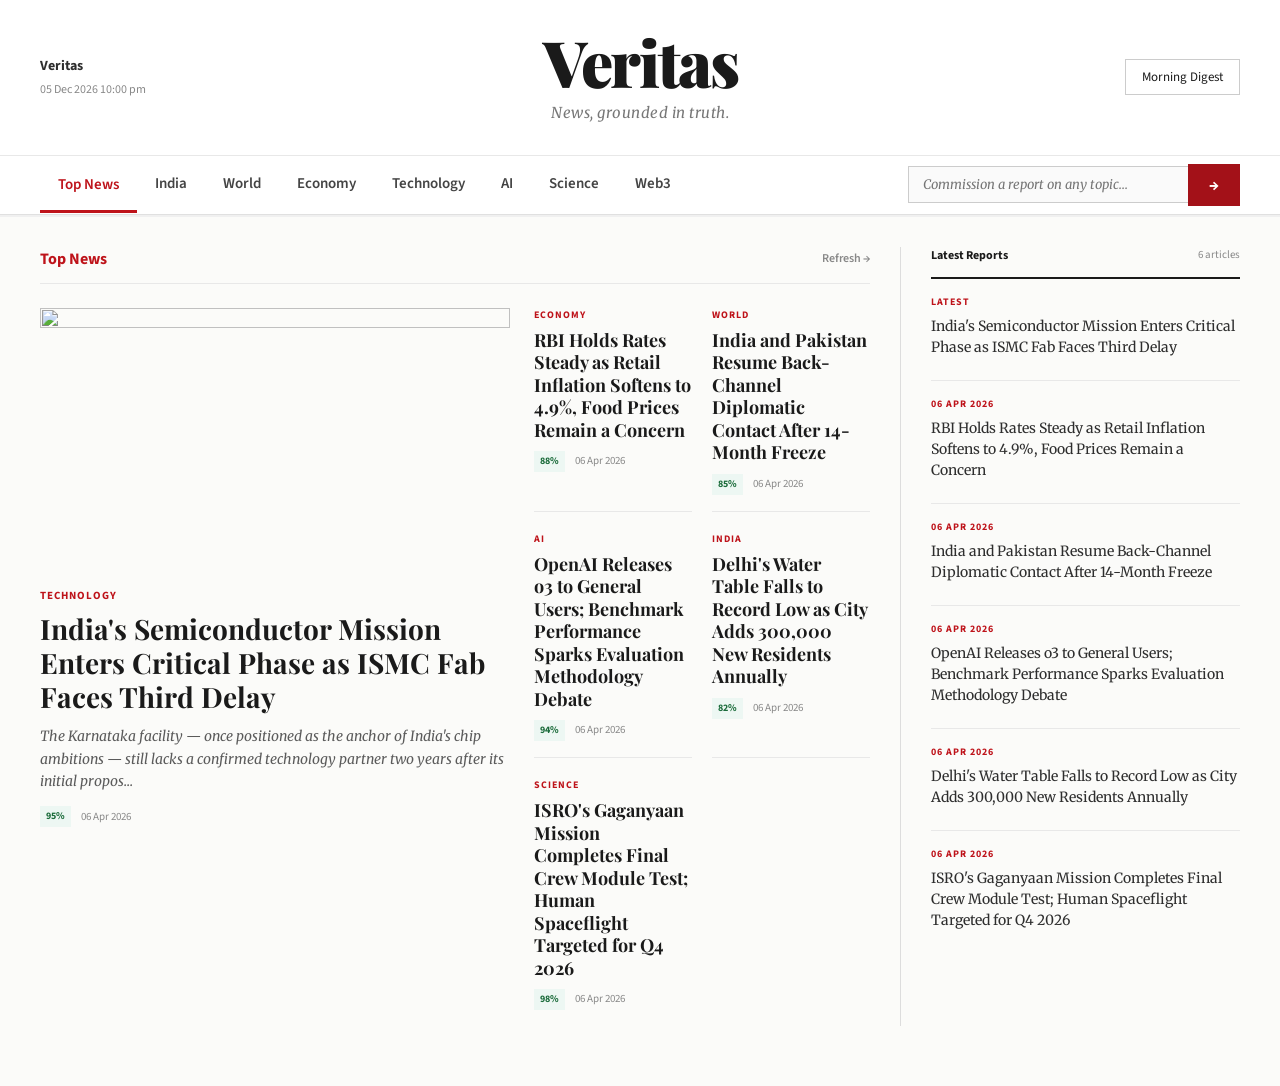
==== commit f80ab571: "Add UI fallback with exact demo articles for offline states" ====
--- a/frontend/index.html
+++ b/frontend/index.html
@@ -95,12 +95,12 @@
   justify-content: space-between;
   align-items: center;
   padding: 0 40px;
-  border-bottom: 2px solid #555;
+  border-bottom: 1px solid #e0e0e0;
   background: var(--w);
 }
 .nav-links { display: flex; border-bottom: none; }
 .nav-item {
-  padding: 16px 18px;
+  padding: 16px 18px 16px;
   font-family: var(--sans);
   font-size: 15px;
   font-weight: 600;
@@ -109,15 +109,13 @@
   background: none;
   position: relative;
   transition: color 0.2s;
+  border-bottom: 3px solid transparent;
 }
 .nav-item:hover { color: var(--red); }
-.nav-item.active { color: var(--red); }
-.nav-item.active::before {
-  content: '';
-  position: absolute;
-  top: 0; left: 0; right: 0;
-  height: 3px;
-  background: var(--red);
+.nav-item.active { 
+  color: var(--red); 
+  border-bottom: 3px solid var(--red); 
+  padding-bottom: 13px; 
 }
 
 .nav-search { display: flex; align-items: center; margin: 8px 0; }
@@ -218,6 +216,7 @@
   line-height: 1.6;
   color: var(--ink3);
   margin-bottom: 14px;
+  font-style: italic;
 }
 .meta {
   display: flex;
@@ -445,6 +444,54 @@
   ? 'http://localhost:5000'
   : 'https://newsroom-dlwe.onrender.com';
 
+const DEMO_ARTICLES = [
+  {
+    id: "demo_1",
+    sector: "Technology",
+    headline: "India's Semiconductor Mission Enters Critical Phase as ISMC Fab Faces Third Delay",
+    dek: "The Karnataka facility — once positioned as the anchor of India's chip ambitions — still lacks a confirmed technology partner two years after its initial proposal. Stakeholders warn that further delays may impact the broader ecosystem's growth.",
+    confidence: 0.95,
+    timestamp: "2026-04-06T10:04:00Z",
+    image_url: "https://images.unsplash.com/photo-1518770660439-4636190af475?ixlib=rb-4.0.3&auto=format&fit=crop&w=1600&q=80",
+    body: "The overarching vision of establishing domestic semiconductor manufacturing capabilities in India faces a new test. Sources close to the ISMC consortium indicate that their proposed fab in Karnataka is evaluating new technology partners, extending the project's timeline.\\n\\nAnalysts believe this pause is necessary to secure advanced node technology."
+  },
+  {
+    id: "demo_2",
+    sector: "Economy",
+    headline: "RBI Holds Rates Steady as Retail Inflation Softens to 4.9%, Food Prices Remain a Concern",
+    confidence: 0.88,
+    timestamp: "2026-04-06T09:00:00Z"
+  },
+  {
+    id: "demo_3",
+    sector: "World",
+    headline: "India and Pakistan Resume Back-Channel Diplomatic Contact After 14-Month Freeze",
+    confidence: 0.85,
+    timestamp: "2026-04-06T08:30:00Z"
+  },
+  {
+    id: "demo_4",
+    sector: "AI",
+    headline: "OpenAI Releases o3 to General Users; Benchmark Performance Sparks Evaluation Methodology Debate",
+    confidence: 0.94,
+    timestamp: "2026-04-06T08:00:00Z"
+  },
+  {
+    id: "demo_5",
+    sector: "India",
+    headline: "Delhi's Water Table Falls to Record Low as City Adds 300,000 New Residents Annually",
+    confidence: 0.82,
+    timestamp: "2026-04-06T07:15:00Z"
+  },
+  {
+    id: "demo_6",
+    sector: "Science",
+    headline: "ISRO's Gaganyaan Mission Completes Final Crew Module Test; Human Spaceflight Targeted for Q4 2026",
+    confidence: 0.98,
+    timestamp: "2026-04-06T06:00:00Z"
+  }
+];
+
 let articles=[], filt='all', current=null;
 
 document.addEventListener('DOMContentLoaded',()=>{
@@ -469,9 +516,18 @@
     const r=await fetch(`${API}/articles`,{signal:AbortSignal.timeout(8000)});
     if(r.ok){
       const d=await r.json();
-      if(d.articles&&d.articles.length>0) articles=d.articles;
+      if(d.articles&&d.articles.length>0) {
+        articles=d.articles;
+      } else {
+        articles=DEMO_ARTICLES;
+      }
+    } else {
+      articles=DEMO_ARTICLES;
     }
-  }catch(e){console.log('Error',e);}
+  }catch(e){
+    console.log('Error',e);
+    articles=DEMO_ARTICLES;
+  }
   renderAll();
 }
 
